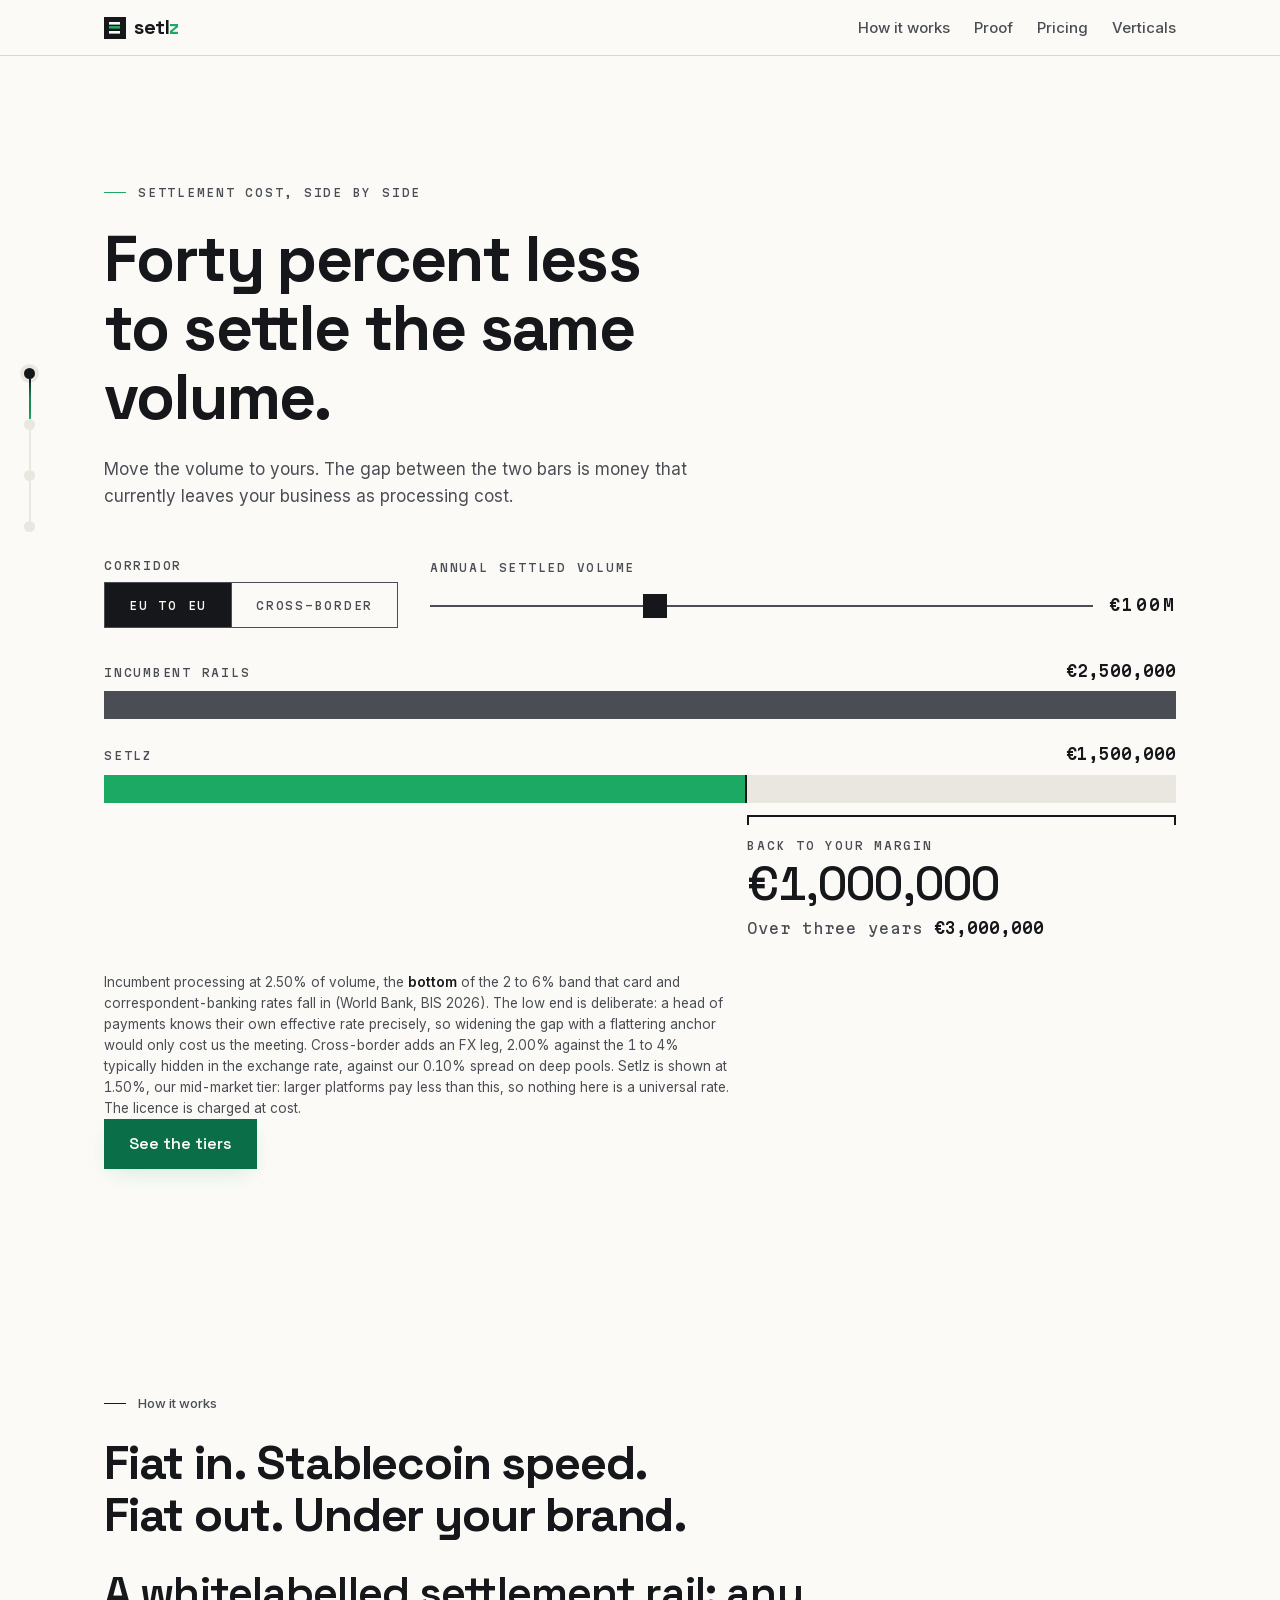
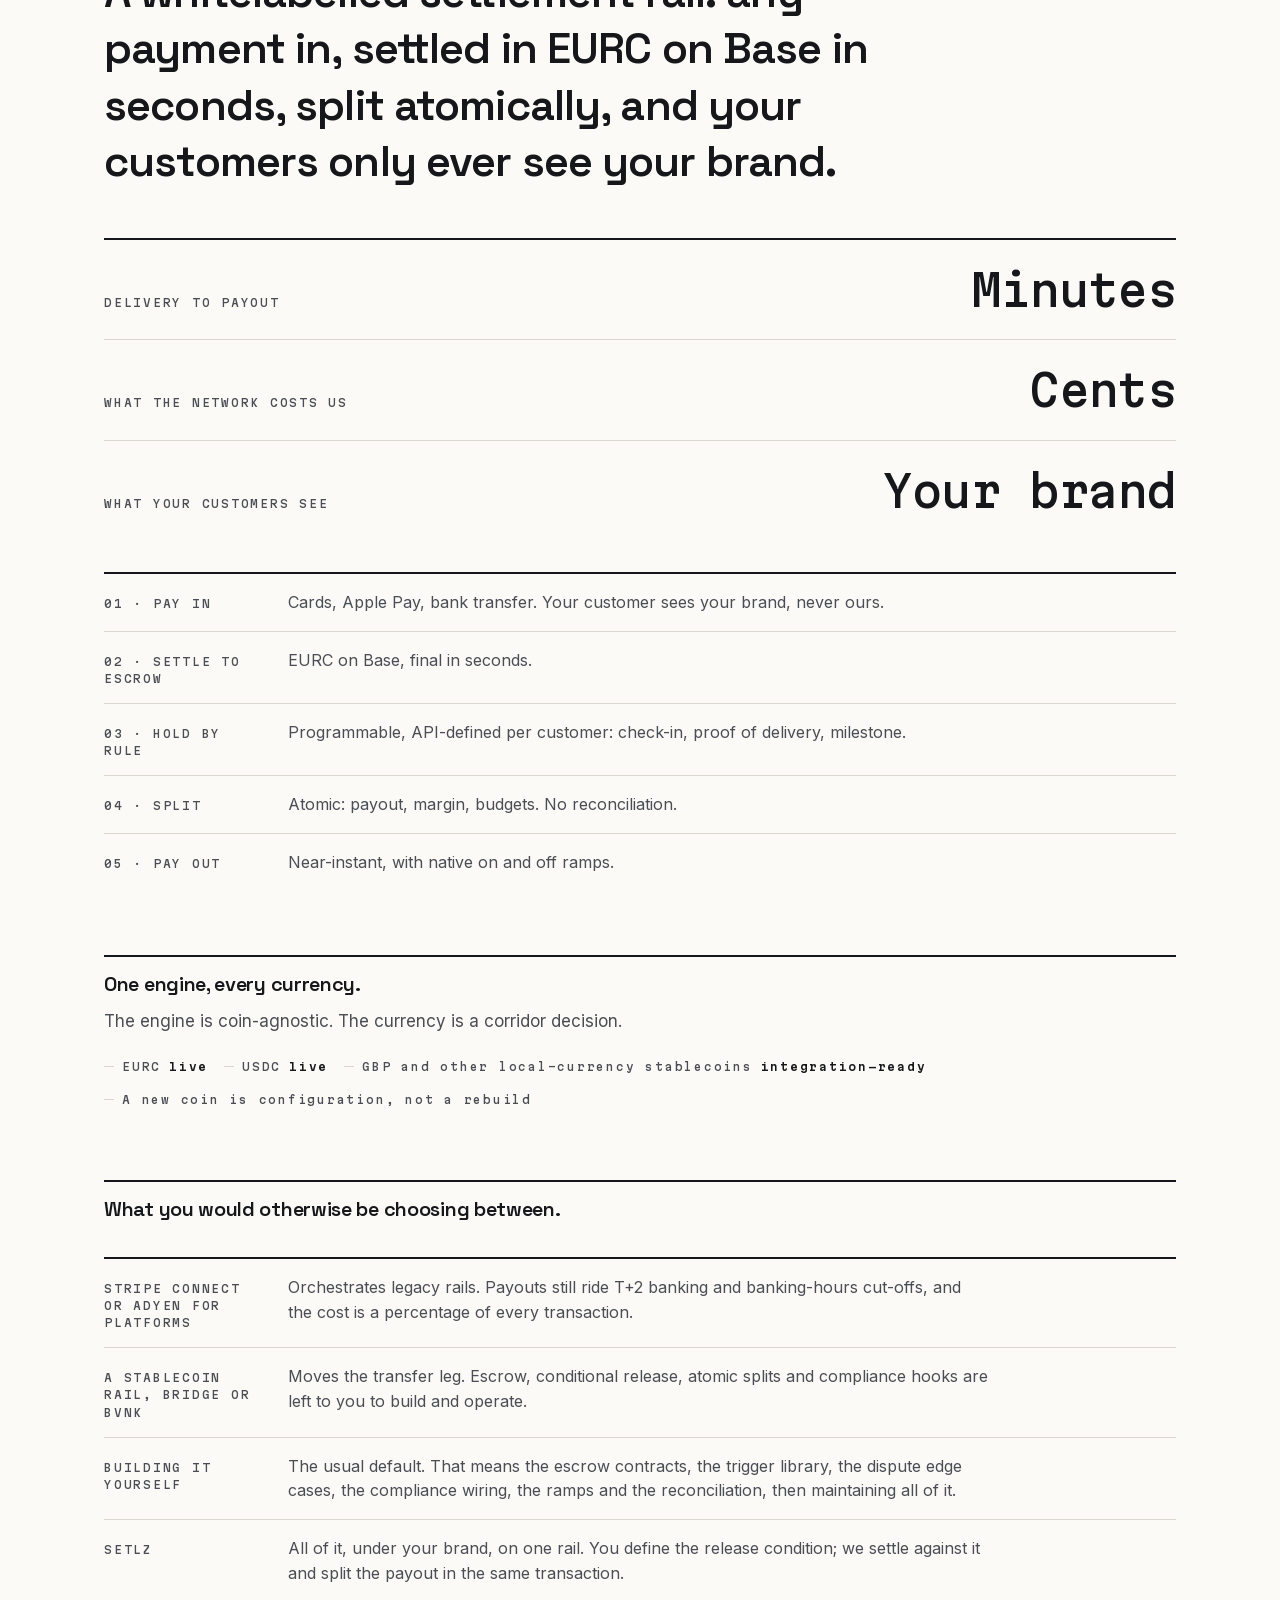
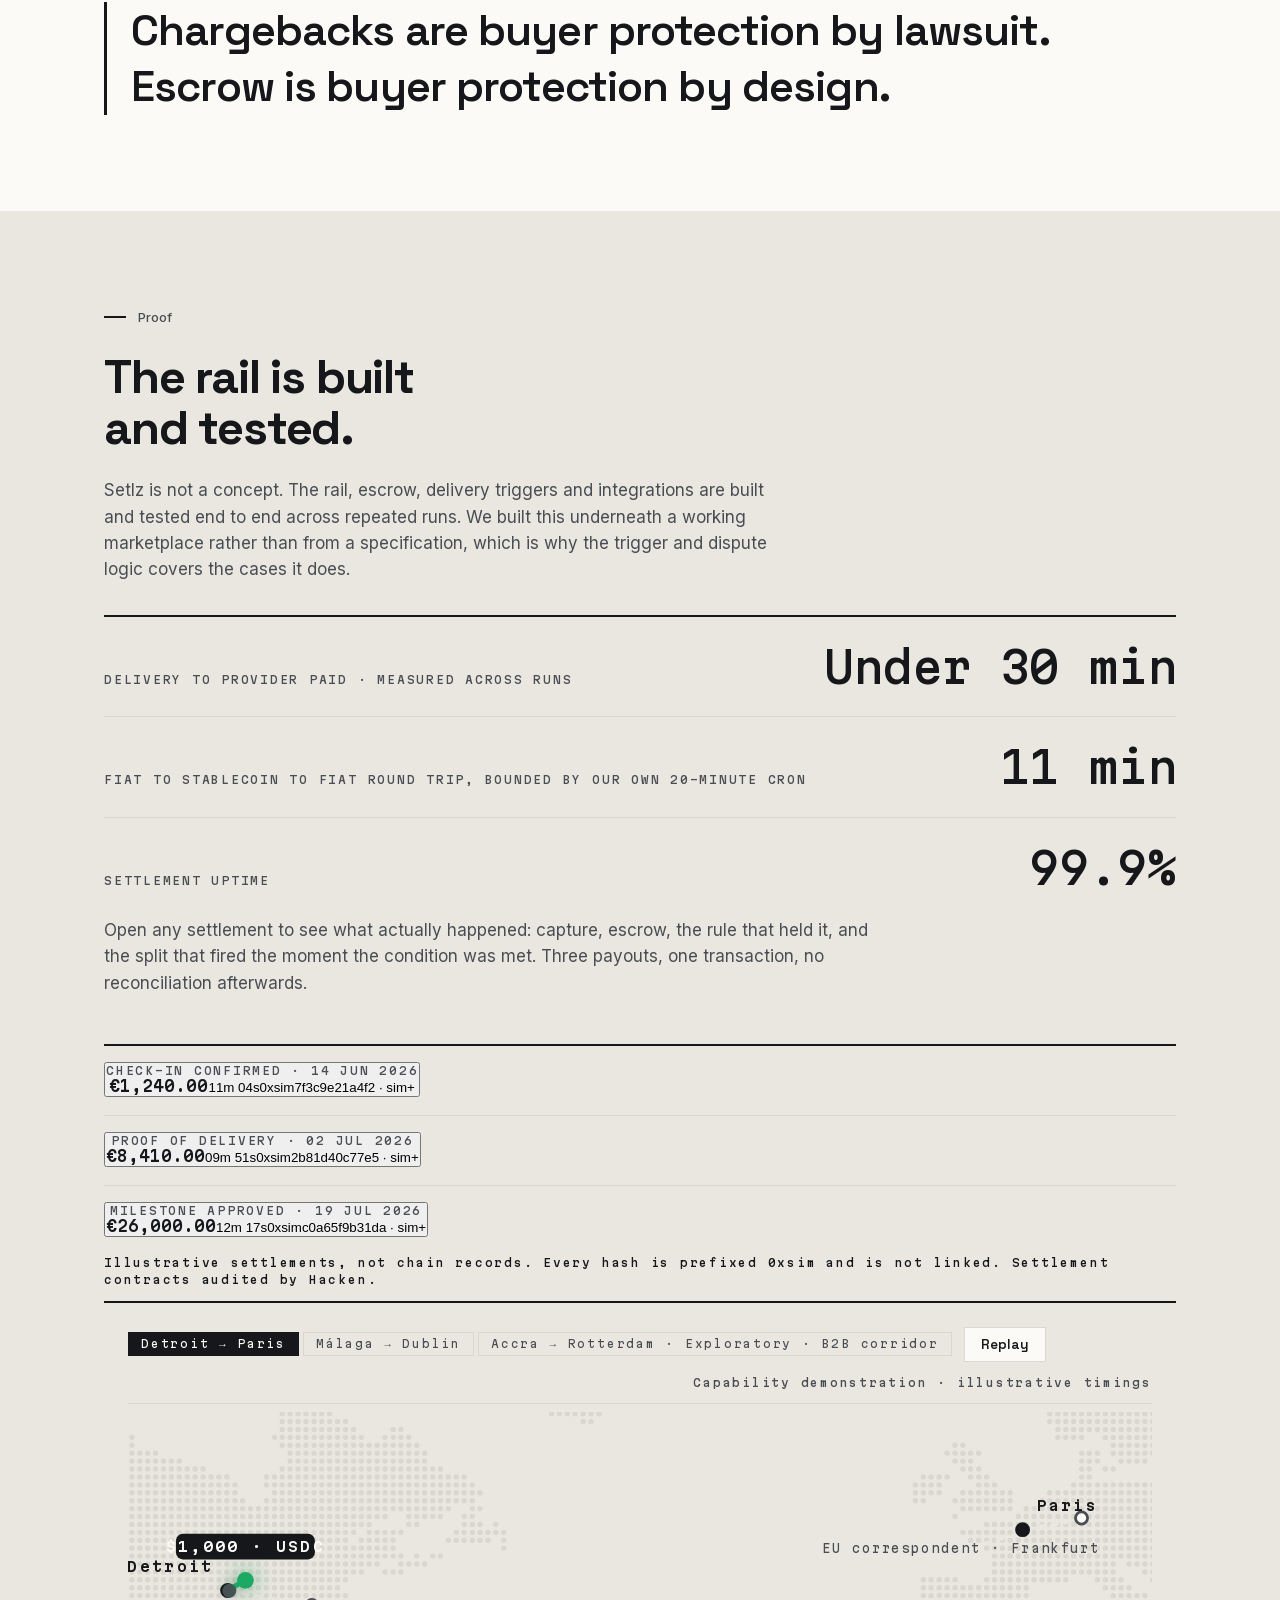
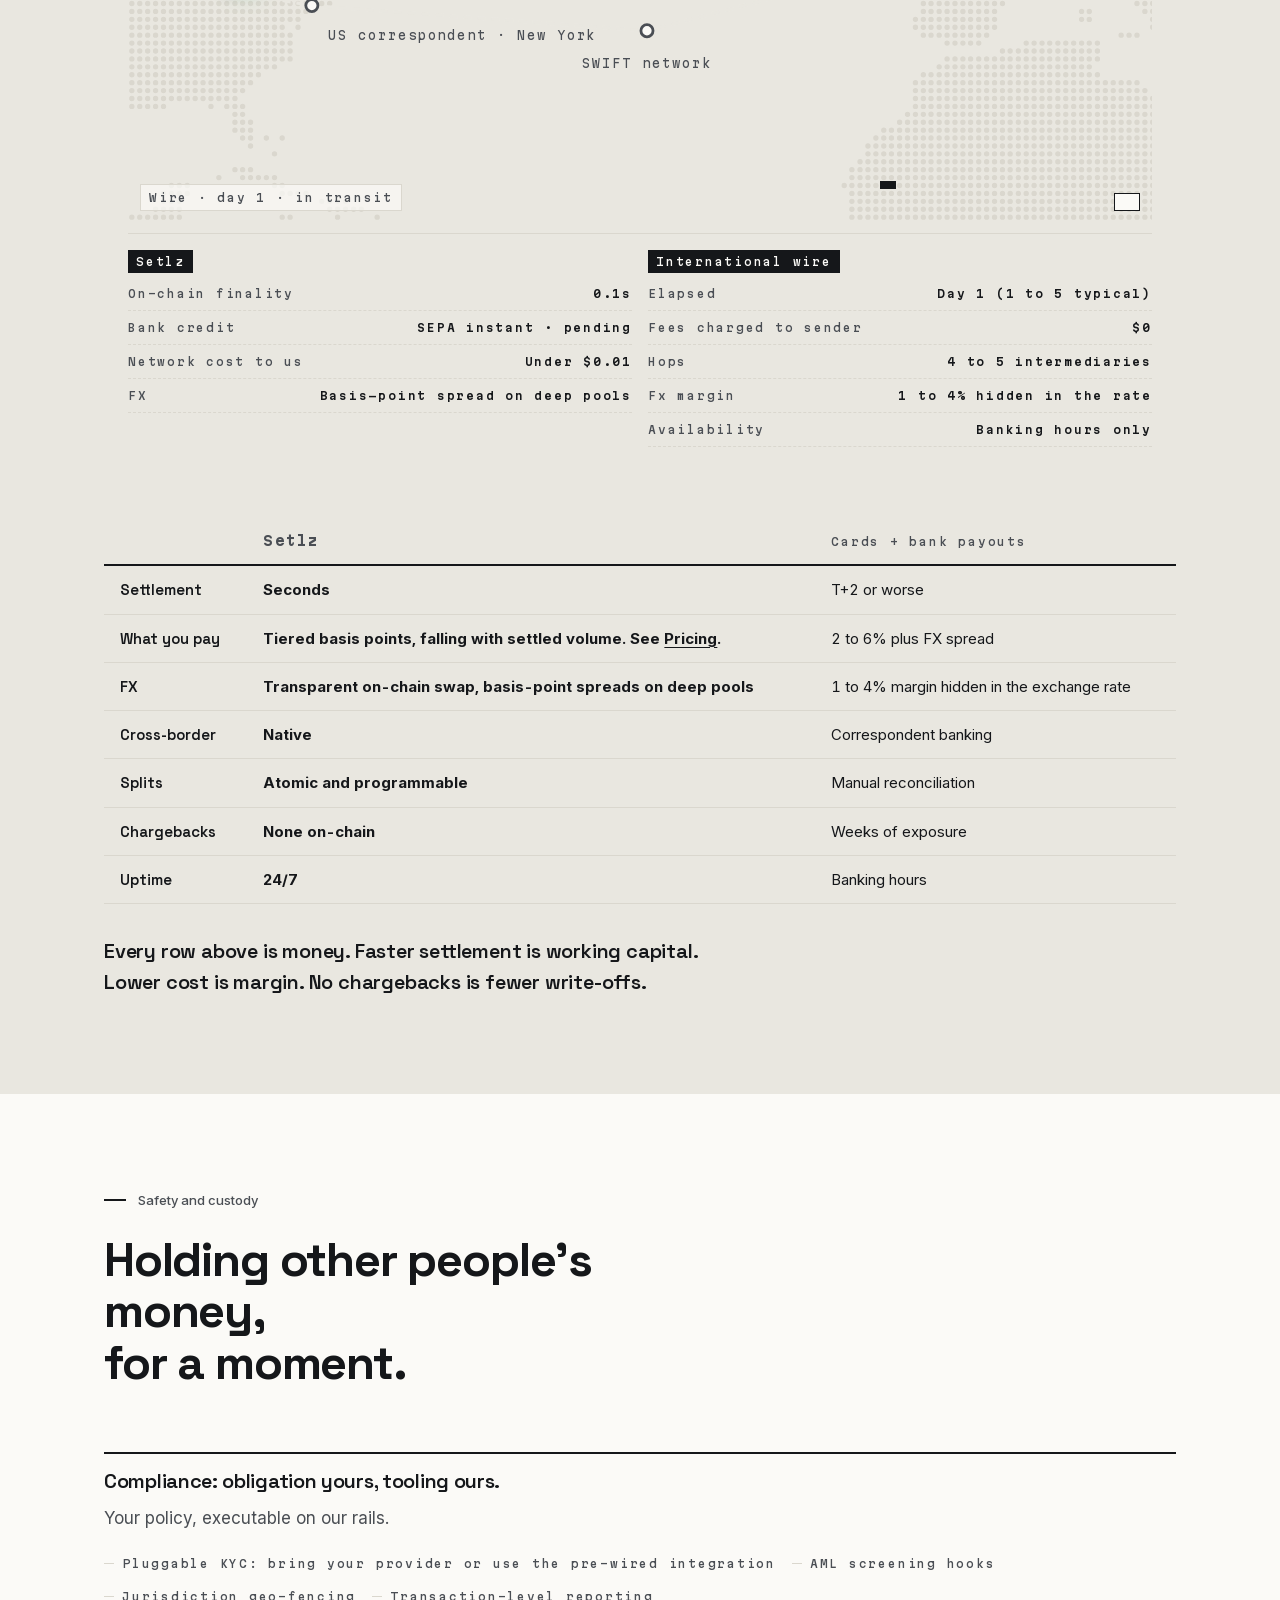
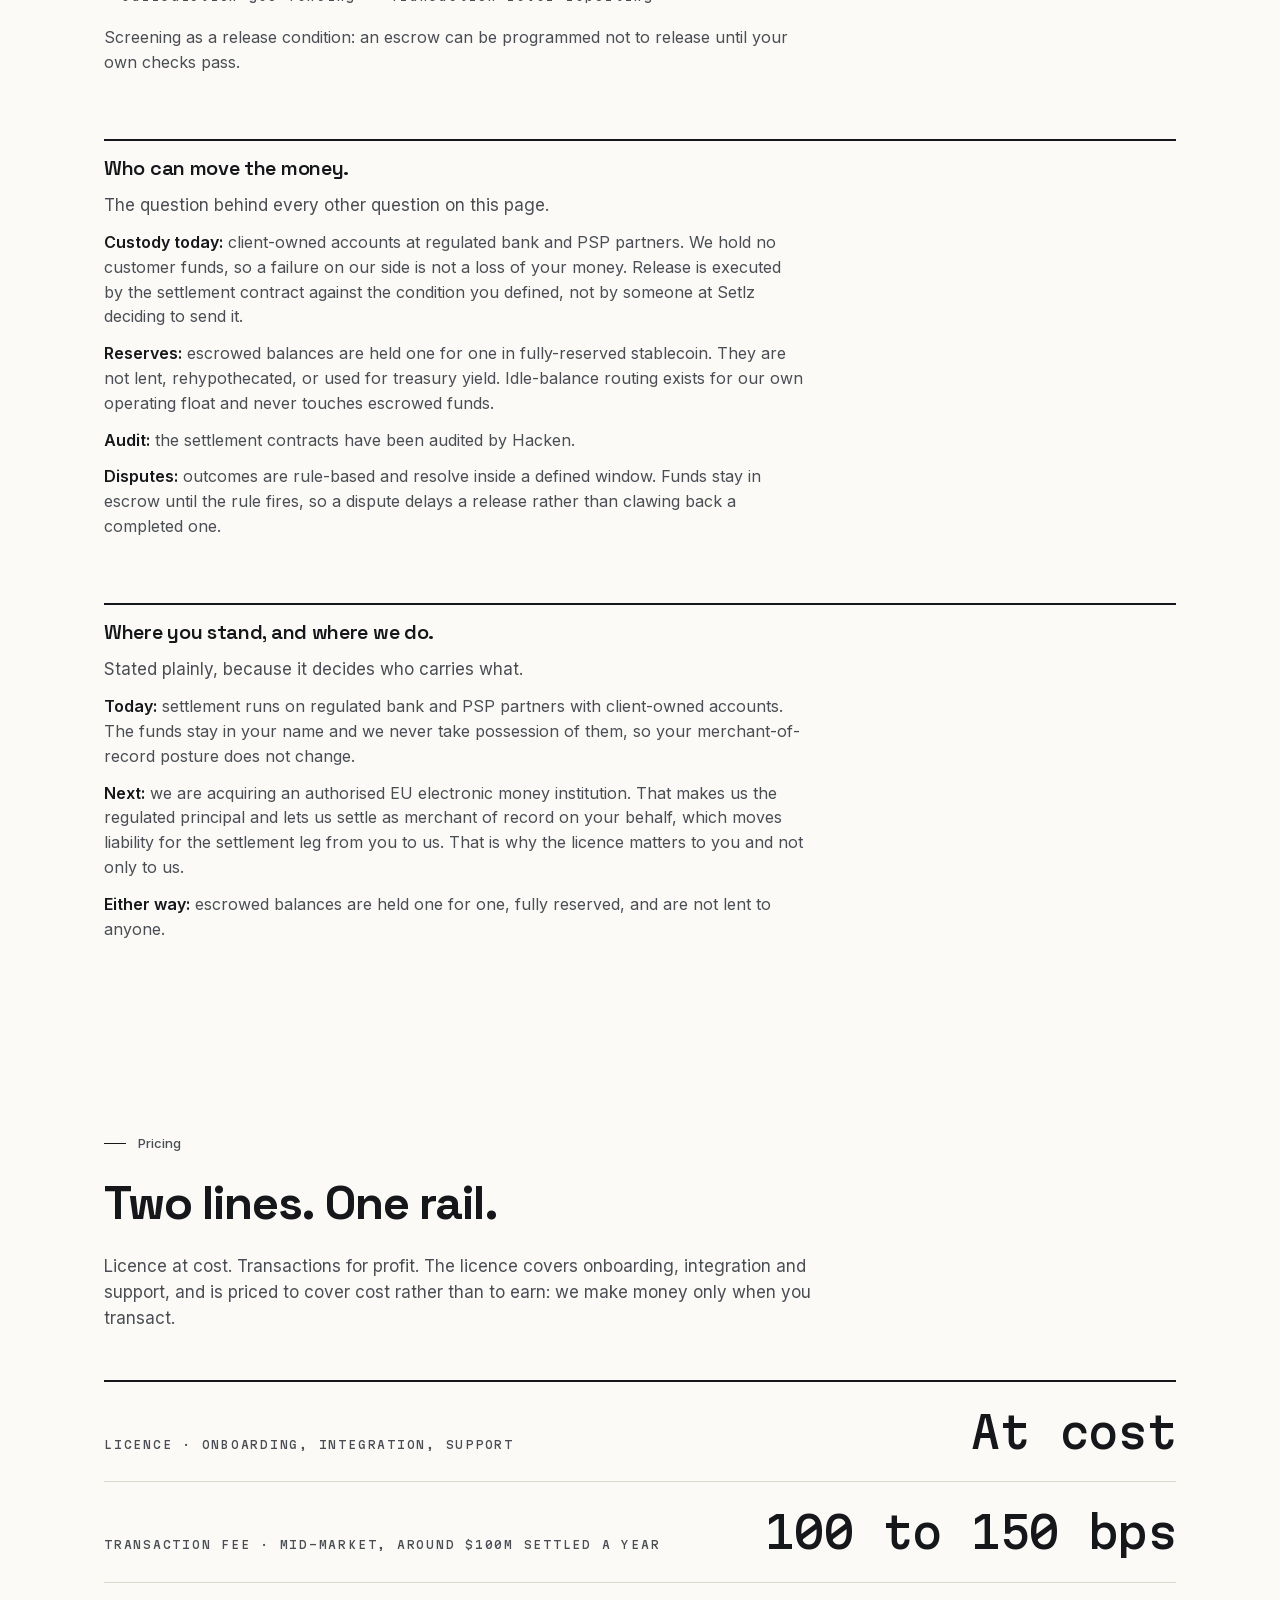
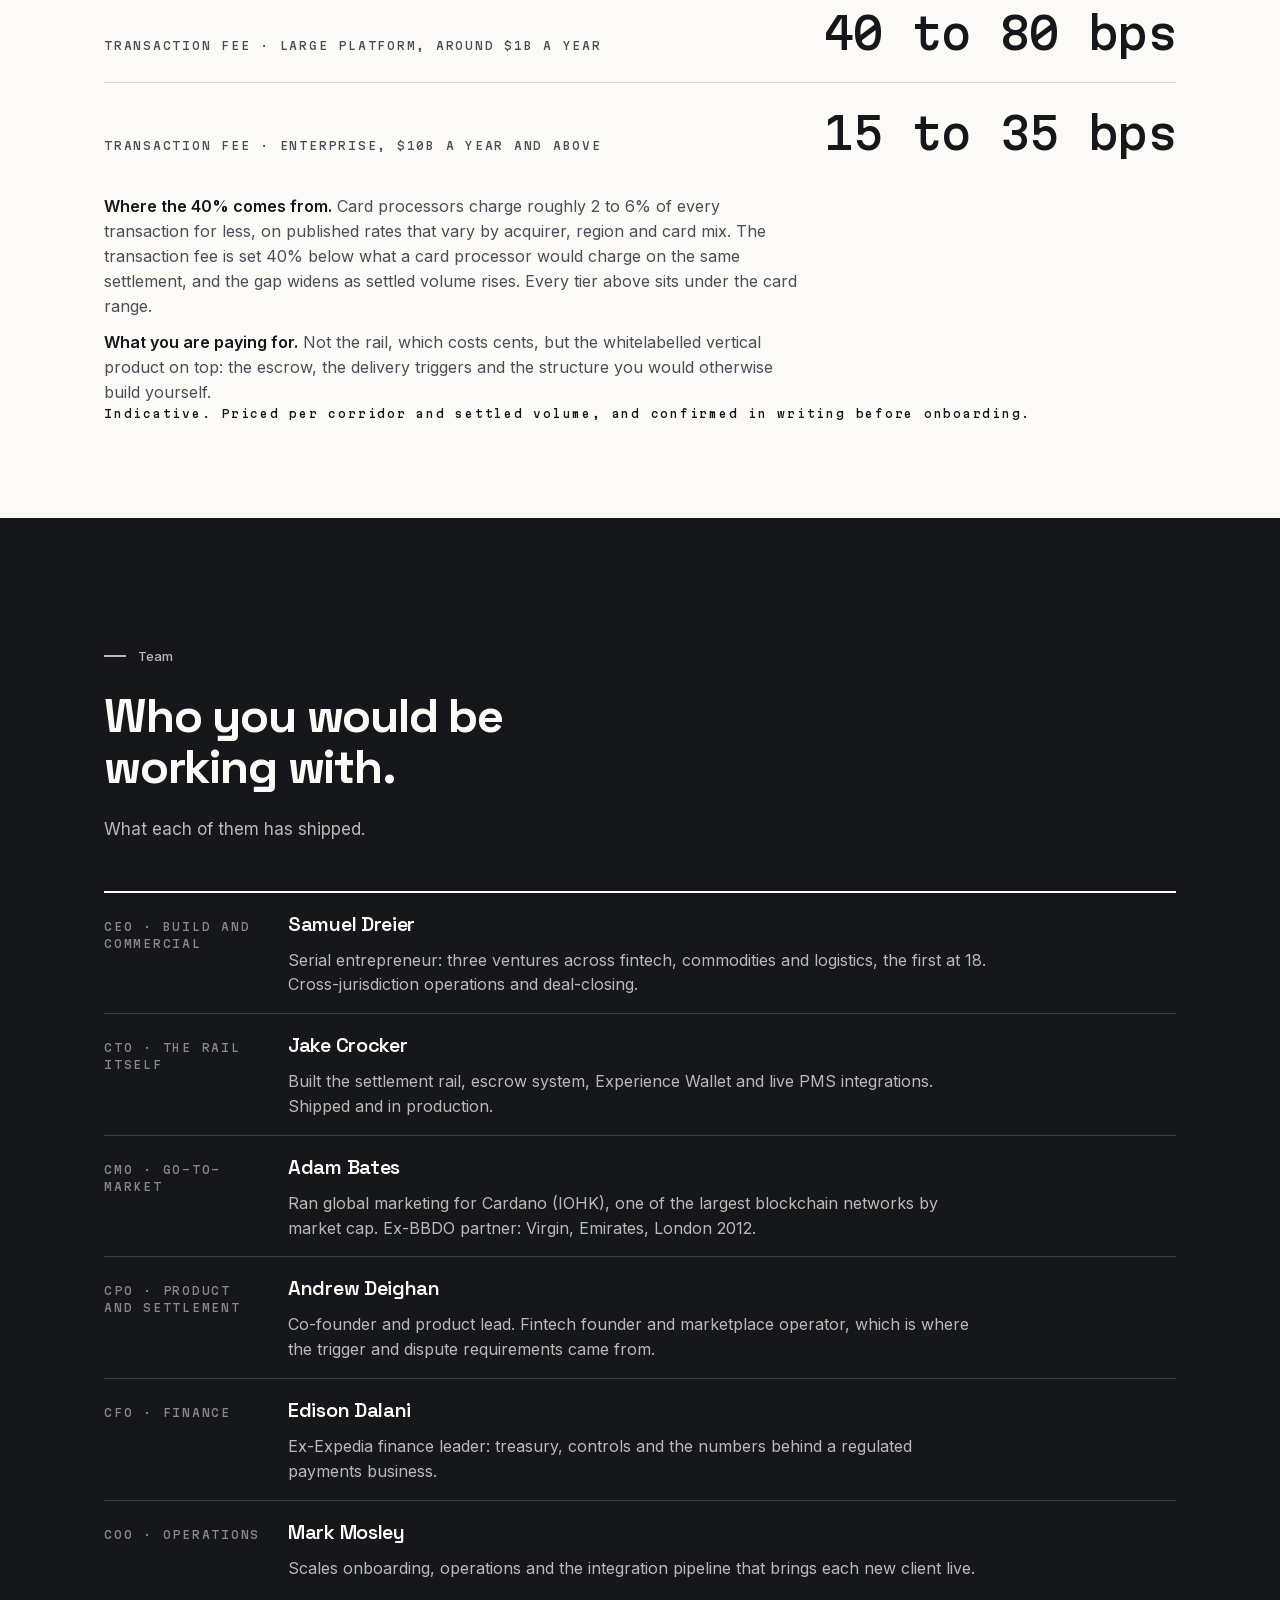
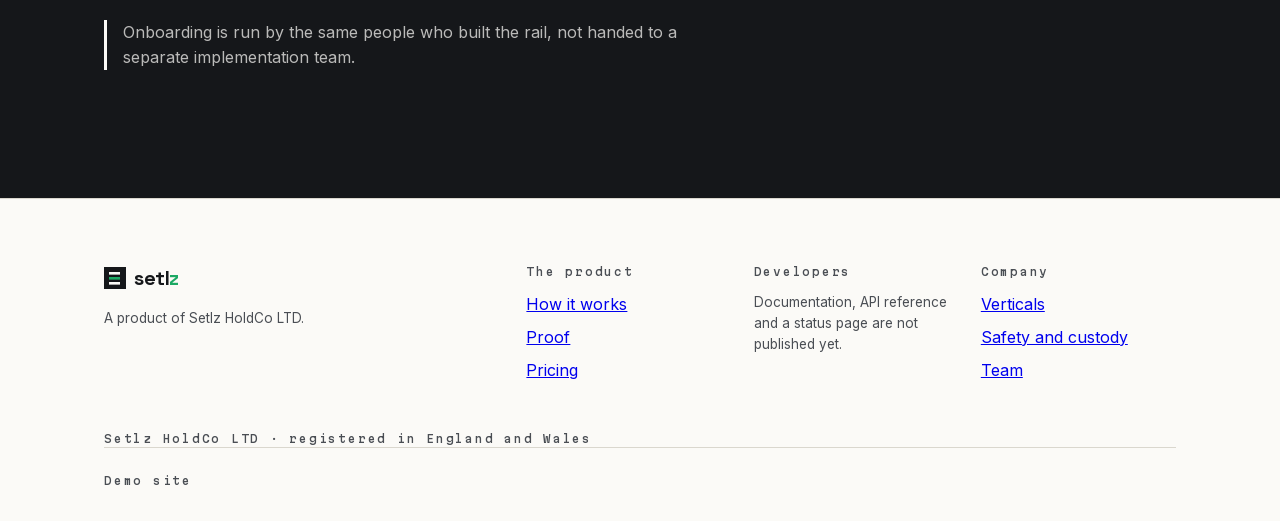
==== index.html @ 0d98995f "Remove the demo form, the escrow illustration, and the ownership claim THE DEMO REQUEST FORM IS GONE" ====
<!doctype html>
<html lang="en">
<head>
<meta charset="utf-8">
<meta name="viewport" content="width=device-width, initial-scale=1">
<title>Setlz · whitelabelled stablecoin settlement infrastructure</title>
<meta name="description" content="Settlement infrastructure for platforms that take payment before they deliver. Funds are held against a condition and released the moment delivery lands, settled in EURC on Base, split atomically, under your brand.">

<!-- ============================================================
     INDEXING (Phase 6.2)

     noindex is the FAIL-SAFE default and this is the single switch. There is
     no build step in this repo, so a truly environment-driven value needs
     either a host header (X-Robots-Tag on staging) or a build. Until a deploy
     target exists, defaulting to noindex means a demo can never be indexed by
     omission; the launch checklist in README.md is the deliberate flip.
============================================================ -->
<meta name="robots" content="noindex, nofollow">

<!-- Absolute URLs below carry the TODO-SETLZ-DOMAIN token. They are inert
     while robots.txt disallows everything, and launch requires replacing the
     token everywhere it appears. See the checklist in README.md. -->
<link rel="canonical" href="https://TODO-SETLZ-DOMAIN/">
<meta property="og:type" content="website">
<meta property="og:site_name" content="Setlz">
<meta property="og:title" content="Setlz · whitelabelled stablecoin settlement infrastructure">
<meta property="og:description" content="Settlement infrastructure for platforms that take payment before they deliver. Funds are held against a condition and released the moment delivery lands, settled in EURC on Base, split atomically, under your brand.">
<meta property="og:url" content="https://TODO-SETLZ-DOMAIN/">
<meta property="og:image" content="https://TODO-SETLZ-DOMAIN/og-image.png">
<meta property="og:image:width" content="1200">
<meta property="og:image:height" content="630">
<meta name="twitter:card" content="summary_large_image">
<meta name="twitter:title" content="Setlz · whitelabelled stablecoin settlement infrastructure">
<meta name="twitter:description" content="Settlement infrastructure for platforms that take payment before they deliver. Funds are held against a condition and released the moment delivery lands, settled in EURC on Base, split atomically, under your brand.">
<meta name="twitter:image" content="https://TODO-SETLZ-DOMAIN/og-image.png">
<!-- Self-hosted variable faces, 94KB total for the latin subset.
     Preloaded so the stylesheet does not gate first paint on a
     third-party round trip. -->
<link rel="preload" href="fonts/inter-latin-var.woff2" as="font" type="font/woff2" crossorigin>
<link rel="preload" href="fonts/martian-mono-latin-var.woff2" as="font" type="font/woff2" crossorigin>
<link rel="preload" href="fonts/space-grotesk-latin-var.woff2" as="font" type="font/woff2" crossorigin>
<link rel="stylesheet" href="styles.css">
</head>
<body>

<!-- ============================================================
     SETTLEMENT RAIL (Phase 3.1)
     The deck's settlement line, vertical and scroll-driven. Node labels and
     sequence are the deck's, unchanged. Decorative only: aria-hidden, no
     focusable children, pointer-events none. Everything it conveys is also
     stated in the page text.
============================================================ -->
<div class="rail" id="rail" aria-hidden="true">
  <div class="rail-track">
    <div class="rail-node" data-node="0"><span class="rail-dot"></span><span class="rail-lbl">Customer pays</span></div>
    <div class="rail-seg" data-seg="0"></div>
    <div class="rail-node" data-node="1"><span class="rail-dot"></span><span class="rail-lbl">Held in escrow</span></div>
    <div class="rail-seg" data-seg="1"></div>
    <div class="rail-node" data-node="2"><span class="rail-dot"></span><span class="rail-lbl">Stablecoin service delivered</span></div>
    <div class="rail-seg" data-seg="2"></div>
    <div class="rail-node" data-node="3"><span class="rail-dot"></span><span class="rail-lbl">Provider paid</span></div>
  </div>
</div>

<!-- ============================================================
     NAV
============================================================ -->
<header class="nav">
  <div class="nav-inner">
    <a class="logo" href="#top">
      <span class="logo-mark" aria-hidden="true"></span>
      <span class="logo-word" data-brand>Setlz</span>
    </a>
    <nav class="nav-links">
      <a href="#how">How it works</a>
      <a href="#proof">Proof</a>
      <a href="#pricing">Pricing</a>
      <a href="/verticals/">Verticals</a>
    </nav>
  </div>
</header>

<main id="top">


<!-- ============================================================
     1. HERO  ·  SETTLEMENT COST COMPARISON

     The primary hero. A platform's annual settlement cost on incumbent rails
     against the same volume on Setlz, where the GAP BETWEEN THE TWO BARS is
     the saving. Live volume control and a corridor toggle.

     WHAT IS DELIBERATELY ABSENT: any figure describing what the platform
     charges its own customers. No commission, no take rate, no split. We do
     not know it and must never assert it. Every figure here is either our own
     published rate or a sourced third-party rate, and the note says which.

     THE ONE ALIGNMENT RULE: the Setlz bar width and the bracket's left edge
     both read the single custom property --setlz-w, set in one place by
     app.js. They are never set independently. If they were they would drift
     at some viewport width and the entire point of the graphic breaks.

     Static markup below is the completed EU-to-EU state at the €100M default,
     so with JavaScript disabled the hero shows a correct, readable comparison
     rather than two empty bars. app.js takes over from that state.
============================================================ -->
<section class="hero tier-primary" id="hero">
  <div class="container">
    <p class="cc-eyebrow"><span class="cc-eyebrow-rule" aria-hidden="true"></span>Settlement cost, side by side</p>

    <!-- The saving percentage is computed, never hardcoded in copy: it reads
         "Forty" on EU to EU and "Sixty-four" on cross-border. -->
    <h1 class="hero-h1"><span id="cc-pct-word">Forty</span> percent less to settle the same volume.</h1>
    <p class="hero-sub">Move the volume to yours. The gap between the two bars is money that currently leaves your business as processing cost.</p>

    <div class="cc" id="cc">
      <div class="cc-controls">
        <!-- A real radio group. Native inputs rather than role="radio" divs:
             arrow-key operation, the checked state and the group semantics all
             come from the platform, and aria-checked on a native radio is
             redundant. Only the presentation is custom. -->
        <fieldset class="cc-corridor">
          <legend class="cc-legend">Corridor</legend>
          <div class="cc-seg">
            <label class="cc-seg-opt">
              <input type="radio" name="cc-corridor" value="eu" checked>
              <span>EU to EU</span>
            </label>
            <label class="cc-seg-opt">
              <input type="radio" name="cc-corridor" value="xb">
              <span>Cross-border</span>
            </label>
          </div>
        </fieldset>

        <div class="cc-vol">
          <label class="cc-legend" for="cc-volume">Annual settled volume</label>
          <div class="cc-vol-row">
            <input class="cc-range" type="range" id="cc-volume" min="25" max="250" step="5" value="100">
            <output class="cc-vol-out" id="cc-volume-out" for="cc-volume">&euro;100M</output>
          </div>
        </div>
      </div>

      <!-- --setlz-w is the single source of truth for the proportion. -->
      <div class="cc-bars" id="cc-bars" style="--setlz-w: 60%">
        <div class="cc-row">
          <div class="cc-row-head">
            <span class="cc-row-label">Incumbent rails</span>
            <span class="cc-amt" id="cc-inc-amt">&euro;2,500,000</span>
          </div>
          <div class="cc-track"><span class="cc-fill cc-fill-inc" id="cc-inc-fill"></span></div>
        </div>

        <div class="cc-row">
          <div class="cc-row-head">
            <span class="cc-row-label"><span data-brand>Setlz</span></span>
            <span class="cc-amt" id="cc-setlz-amt">&euro;1,500,000</span>
          </div>
          <div class="cc-track"><span class="cc-fill cc-fill-setlz" id="cc-setlz-fill"></span></div>
        </div>

        <!-- Same width as the tracks above by construction: both are full-width
             children of .cc-bars, so a percentage means the same thing in both
             and the bracket cannot drift from the bar end. -->
        <div class="cc-gap">
          <div class="cc-bracket is-shown" id="cc-bracket" aria-hidden="true"></div>
          <div class="cc-saving is-shown" id="cc-saving">
            <span class="cc-saving-label">Back to your margin</span>
            <span class="cc-saving-amt" id="cc-saving-amt">&euro;1,000,000</span>
            <span class="cc-cume is-shown" id="cc-cume">Over three years <strong id="cc-cume-amt">&euro;3,000,000</strong></span>
          </div>
        </div>
      </div>

      <p class="cc-note">Incumbent processing at 2.50% of volume, the <strong>bottom</strong> of the 2 to 6% band that card and correspondent-banking rates fall in (World Bank, BIS 2026). The low end is deliberate: a head of payments knows their own effective rate precisely, so widening the gap with a flattering anchor would only cost us the meeting. Cross-border adds an FX leg, 2.00% against the 1 to 4% typically hidden in the exchange rate, against our 0.10% spread on deep pools. <span data-brand>Setlz</span> is shown at 1.50%, our mid-market tier: larger platforms pay less than this, so nothing here is a universal rate. The licence is charged at cost.</p>

      <div class="sr-only" aria-live="polite" id="cc-live"></div>
    </div>

    <!-- One action. The request-a-demo CTA was removed along with the form, so
         the tiered table is the remaining next step. -->
    <div class="hero-ctas">
      <a class="btn btn-primary" href="#pricing">See the tiers</a>
    </div>
  </div>
</section>

<!-- ============================================================
     2. WHAT IT IS
============================================================ -->

<!-- ============================================================
     2. HOW IT WORKS
     Consolidation (Phase 1.0): absorbs What it is as its lede, the five
     steps, the escrow demo and the currency engine. One eyebrow, one
     headline, one closing thought.
============================================================ -->
<section class="section band tier-standard" id="how">
  <div class="container">
    <p class="eyebrow">How it works</p>
    <h2 class="h2">Fiat in. Stablecoin speed.<br>Fiat out. Under your brand.</h2>
    <!-- NOT "a rail they own, not rent". They license the rail from us: that is
         the whole business model, a licence at cost plus a transaction fee. If
         they owned it there would be nothing to integrate and nothing to pay
         for. What is theirs is the brand and the customer relationship; the
         rail is ours, and saying otherwise is a claim a buyer would unpick in
         the first call. -->
<p class="statement reveal">A whitelabelled settlement rail: any payment in, settled in EURC on Base in seconds, split atomically, and your customers only ever see your brand.</p>

<div class="group reveal">
      <div class="grow grow-lv"><span class="glabel">Delivery to payout</span><span class="gval-lg">Minutes</span></div>
      <!-- This is our cost, not our price. The old label scoped it with a
           qualifier ("the stablecoin leg") and still read as what we charge.
           A figure that needs a footnote to be read correctly is the wrong
           figure; the label now says whose money it is. -->
      <div class="grow grow-lv"><span class="glabel">What the network costs us</span><span class="gval-lg">Cents</span></div>
      <!-- Was labelled "Ownership", which claimed the customer owns the rail.
           They do not. What they get is their brand on the front of it. -->
      <div class="grow grow-lv"><span class="glabel">What your customers see</span><span class="gval-lg">Your brand</span></div>
    </div>

<div class="group reveal">
      <div class="grow grow-def"><span class="glabel">01 &middot; Pay in</span><p>Cards, Apple Pay, bank transfer. Your customer sees your brand, never ours.</p></div>
      <div class="grow grow-def"><span class="glabel">02 &middot; Settle to escrow</span><p>EURC on Base, final in seconds.</p></div>
      <div class="grow grow-def"><span class="glabel">03 &middot; Hold by rule</span><p>Programmable, API-defined per customer: check-in, proof of delivery, milestone.</p></div>
      <div class="grow grow-def"><span class="glabel">04 &middot; Split</span><p>Atomic: payout, margin, budgets. No reconciliation.</p></div>
      <div class="grow grow-def"><span class="glabel">05 &middot; Pay out</span><p>Near-instant, with native on and off ramps.</p></div>
    </div>

<!-- Multi-coin strip (change order v2.5). Compact, not a numbered section. -->
    <div class="block reveal">
      <h3>One engine, every currency.</h3>
      <p class="block-lead">The engine is coin-agnostic. The currency is a corridor decision.</p>
      <ul class="ilist">
        <li>EURC <strong>live</strong></li>
        <li>USDC <strong>live</strong></li>
        <li>GBP and other local-currency stablecoins <strong>integration-ready</strong></li>
        <li>A new coin is configuration, not a rebuild</li>
      </ul>
    </div>


    <!-- The three options a platform actually chooses between (Phase 5.5).
         Factual, no adjectives, no defensibility language. States what each
         option leaves the platform to do. -->
    <div class="block reveal">
      <h3>What you would otherwise be choosing between.</h3>
      <div class="group">
        <div class="grow grow-def">
          <span class="glabel">Stripe Connect or Adyen for Platforms</span>
          <p>Orchestrates legacy rails. Payouts still ride T+2 banking and banking-hours cut-offs, and the cost is a percentage of every transaction.</p>
        </div>
        <div class="grow grow-def">
          <span class="glabel">A stablecoin rail, Bridge or BVNK</span>
          <p>Moves the transfer leg. Escrow, conditional release, atomic splits and compliance hooks are left to you to build and operate.</p>
        </div>
        <div class="grow grow-def">
          <span class="glabel">Building it yourself</span>
          <p>The usual default. That means the escrow contracts, the trigger library, the dispute edge cases, the compliance wiring, the ramps and the reconciliation, then maintaining all of it.</p>
        </div>
        <div class="grow grow-def">
          <span class="glabel"><span data-brand>Setlz</span></span>
          <p>All of it, under your brand, on one rail. You define the release condition; we settle against it and split the payout in the same transaction.</p>
        </div>
      </div>
    </div>

<div class="pullquotes">
      <p class="pullquote reveal">Chargebacks are buyer protection by lawsuit. Escrow is buyer protection by design.</p>
    </div>
  </div>
</section>

<!-- ============================================================
     3. PROOF
     Absorbs the measured figures, the settlement anatomy and the
     comparison table.
============================================================ -->
<section class="section band-support tier-standard" id="proof">
  <div class="container">
    <p class="eyebrow">Proof</p>
    <h2 class="h2">The rail is built<br>and tested.</h2>
<!-- Proof (deck slide 09). Relocated here when the race widget was deleted:
         this is section content, not demo chrome, and it belongs beside the
         surviving demo. -->
    <p class="race-caption"><span data-brand>Setlz</span> is not a concept. The rail, escrow, delivery triggers and integrations are built and tested end to end across repeated runs. We built this underneath a working marketplace rather than from a specification, which is why the trigger and dispute logic covers the cases it does.</p>

    <div class="group reveal">
      <div class="grow grow-lv"><span class="glabel">Delivery to provider paid &middot; measured across runs</span><span class="gval-lg">Under 30 min</span></div>
      <div class="grow grow-lv"><span class="glabel">Fiat to stablecoin to fiat round trip, bounded by our own 20-minute cron</span><span class="gval-lg">11 min</span></div>
      <div class="grow grow-lv"><span class="glabel">Settlement uptime</span><span class="gval-lg">99.9%</span></div>
    </div>

<p class="section-lede reveal">Open any settlement to see what actually happened: capture, escrow, the rule that held it, and the split that fired the moment the condition was met. Three payouts, one transaction, no reconciliation afterwards.</p>
    <div class="group reveal" id="anat-rows"></div>
    <p class="anat-foot mono" id="anat-foot"></p>
    <div class="sr-only" aria-live="polite" id="anat-live"></div>

<!-- Cross-border world map race (change order v2.3). All corridor data in WM_CONFIG in app.js. -->
    <div class="wm reveal" id="wm">
      <div class="wm-top">
        <div class="wm-corridors" id="wm-corridors" role="group" aria-label="Corridor presets"></div>
        <button class="btn btn-ghost btn-sm" id="wm-replay" type="button">Replay</button>
        <span class="mono wm-note">Capability demonstration &middot; illustrative timings</span>
      </div>

      <div class="wm-map" id="wm-map">
        <svg id="wm-svg" preserveAspectRatio="xMidYMid meet" aria-hidden="true"></svg>
        <div class="wm-ov wm-daybox mono" id="wm-daybox" hidden></div>
        <div class="wm-ov wm-stall mono" id="wm-stall" hidden>Banking hours</div>
        <div class="wm-ov wm-flipcap" id="wm-flipcap" hidden></div>
        <div class="wm-ov wm-dest" id="wm-dest" hidden>
          <!-- id and class keep normal spelling per the README identifier rule;
               only the rendered text uses the brand spelling. Renaming these to
               "settled" silently broke the JS hook and the CSS. -->
          <div class="mono wm-settled" id="wm-settled"></div>
          <div class="mono wm-stage2" id="wm-stage2" hidden></div>
        </div>
      </div>

      <div class="wm-meters">
        <div class="wm-lane wm-lane-setlz">
          <span class="mono wm-lane-title" id="wm-lane-brand">Setlz</span>
          <div class="mono wm-row"><span>On-chain finality</span><span id="wm-fin">0.0s</span></div>
          <div class="mono wm-row"><span>Bank credit</span><span id="wm-credit">SEPA instant · pending</span></div>
          <!-- Our cost, labelled as ours. Opposite it the wire lane says
               "charged to sender", so the two rows cannot be read as one
               price against another. -->
          <div class="mono wm-row"><span>Network cost to us</span><span>Under $0.01</span></div>
          <div class="mono wm-row"><span>FX</span><span>Basis-point spread on deep pools</span></div>
        </div>
        <div class="wm-lane">
          <span class="mono wm-lane-title">International wire</span>
          <div class="mono wm-row"><span>Elapsed</span><span id="wm-elapsed">Not started</span></div>
          <!-- "charged to sender" is the like-for-like marker against the
               Setlz lane's "Network cost to us". The "typical" hedge lives in
               the value ("$30 to 40 typical"), so the label stays short: at
               390px this row is a flex pair and a long label crowds the
               figure. -->
          <div class="mono wm-row"><span>Fees charged to sender</span><span><span id="wm-fees">$0</span></span></div>
          <div class="mono wm-row"><span>Hops</span><span>4 to 5 intermediaries</span></div>
          <div class="mono wm-row"><span>Fx margin</span><span>1 to 4% hidden in the rate</span></div>
          <div class="mono wm-row"><span>Availability</span><span>Banking hours only</span></div>
        </div>
      </div>

      <p class="wm-payoff" id="wm-payoff" hidden></p>
      <div class="sr-only" aria-live="polite" id="wm-live"></div>
    </div>
<div class="table-scroll reveal">
      <table class="compare-table">
        <thead>
          <tr>
            <th class="mono"><span class="sr-only">Capability</span></th>
            <th class="mono th-setlz" data-brand>Setlz</th>
            <th class="mono">Cards + bank payouts</th>
          </tr>
        </thead>
        <tbody>
          <tr><td>Settlement</td><td class="cell-win" data-c="Setlz">Seconds</td><td data-c="Cards + bank payouts">T+2 or worse</td></tr>
          <!-- Like for like: both cells are what the platform pays. The old row
               compared our on-chain cost against their price, which is the one
               line on this page a head of payments would catch first. Our side
               points at the tiered table rather than restating a rate, because
               the table is the only place a rate of ours appears. -->
          <tr><td>What you pay</td><td class="cell-win" data-c="Setlz">Tiered basis points, falling with settled volume. See <a href="#pricing">Pricing</a>.</td><td data-c="Cards + bank payouts">2 to 6% plus FX spread</td></tr>
          <tr><td>FX</td><td class="cell-win" data-c="Setlz">Transparent on-chain swap, basis-point spreads on deep pools</td><td data-c="Cards + bank payouts">1 to 4% margin hidden in the exchange rate</td></tr>
          <tr><td>Cross-border</td><td class="cell-win" data-c="Setlz">Native</td><td data-c="Cards + bank payouts">Correspondent banking</td></tr>
          <tr><td>Splits</td><td class="cell-win" data-c="Setlz">Atomic and programmable</td><td data-c="Cards + bank payouts">Manual reconciliation</td></tr>
          <tr><td>Chargebacks</td><td class="cell-win" data-c="Setlz">None on-chain</td><td data-c="Cards + bank payouts">Weeks of exposure</td></tr>
          <tr><td>Uptime</td><td class="cell-win" data-c="Setlz">24/7</td><td data-c="Cards + bank payouts">Banking hours</td></tr>
        </tbody>
      </table>
    </div>

    <p class="compare-close reveal">Every row above is money. Faster settlement is working capital. Lower cost is margin. No chargebacks is fewer write-offs.</p>
  </div>
</section>

<!-- ============================================================
     4. SAFETY AND CUSTODY
     Absorbs the compliance content. The security and custody material
     itself is Phase 4.2 and is deliberately not written yet.
============================================================ -->
<section class="section band tier-standard" id="safety">
  <div class="container">
    <p class="eyebrow">Safety and custody</p>
    <h2 class="h2">Holding other people's money,<br>for a moment.</h2>
<!-- Compliance modules (change order v2.9). Frame: your policy, executable on
         our rails. Never "we handle compliance", never "we perform KYC for you". -->
    <div class="block reveal">
      <h3>Compliance: obligation yours, tooling ours.</h3>
      <p class="block-lead">Your policy, executable on our rails.</p>
      <ul class="ilist">
        <li>Pluggable KYC: bring your provider or use the pre-wired integration</li>
        <li>AML screening hooks</li>
        <li>Jurisdiction geo-fencing</li>
        <li>Transaction-level reporting</li>
      </ul>
      <p class="block-support">Screening as a release condition: an escrow can be programmed not to release until your own checks pass.</p>
    </div>

    <!-- ============================================================
         4.2 SAFETY AND CUSTODY
         Only what can be stated truthfully today. The audit is real (Hacken).
         Multisig threshold and insurance position are deliberately absent, per
         instruction, not omitted by oversight.

         TODO, facts required before launch. These are HTML comments rather
         than visible placeholder text: a reader should never be shown a
         half-written security claim, and this repo has no build step to fail
         on an unfilled one.
           TODO: Hacken report URL and audit date -> settlements.js audit{}
           TODO: what backs the 99.9% uptime figure. Measurement window,
                 what counts as downtime, and whether any SLA is contractual.
           TODO: named incident and dispute escalation path, with response
                 times. Currently stated only as "a defined window".
    ============================================================ -->
    <div class="block reveal">
      <h3>Who can move the money.</h3>
      <p class="block-lead">The question behind every other question on this page.</p>
      <p class="block-support"><strong>Custody today:</strong> client-owned accounts at regulated bank and PSP partners. We hold no customer funds, so a failure on our side is not a loss of your money. Release is executed by the settlement contract against the condition you defined, not by someone at <span data-brand>Setlz</span> deciding to send it.</p>
      <p class="block-support"><strong>Reserves:</strong> escrowed balances are held one for one in fully-reserved stablecoin. They are not lent, rehypothecated, or used for treasury yield. Idle-balance routing exists for our own operating float and never touches escrowed funds.</p>
      <p class="block-support"><strong>Audit:</strong> the settlement contracts have been audited by Hacken.</p>
      <p class="block-support"><strong>Disputes:</strong> outcomes are rule-based and resolve inside a defined window. Funds stay in escrow until the rule fires, so a dispute delays a release rather than clawing back a completed one.</p>
    </div>

    <div class="block reveal">
      <h3>Where you stand, and where we do.</h3>
      <p class="block-lead">Stated plainly, because it decides who carries what.</p>
      <p class="block-support"><strong>Today:</strong> settlement runs on regulated bank and PSP partners with client-owned accounts. The funds stay in your name and we never take possession of them, so your merchant-of-record posture does not change.</p>
      <p class="block-support"><strong>Next:</strong> we are acquiring an authorised EU electronic money institution. That makes us the regulated principal and lets us settle as merchant of record on your behalf, which moves liability for the settlement leg from you to us. That is why the licence matters to you and not only to us.</p>
      <p class="block-support"><strong>Either way:</strong> escrowed balances are held one for one, fully reserved, and are not lent to anyone.</p>
    </div>
  </div>
</section>


<!-- ============================================================
     PRICING (Phase 4.3)
     The two-line model was already written and is kept verbatim. What was
     missing was a number: the page claimed "40% under card processors" and
     "a thin fee" without ever saying what the fee is.

     THREE THINGS THAT MUST NEVER BE BLURRED, here or anywhere on the site:
       our price   what the customer pays us      the tiered table below
       our cost    what the rail costs us to run  labelled as ours, or absent
       their price what incumbents charge         labelled as theirs
     Never compare one of those against a different one. This block of three
     tiers is the ONLY place a rate of ours may appear: no single headline
     rate elsewhere, no percentage, no bps figure, no asterisk. The cost
     stack, the gross profit per transaction and the transaction gross margin
     are investor content and are never published here.
============================================================ -->
<section class="section band tier-standard" id="pricing">
  <div class="container">
    <p class="eyebrow">Pricing</p>
    <h2 class="h2">Two lines. One rail.</h2>
    <p class="section-lede reveal">Licence at cost. Transactions for profit. The licence covers onboarding, integration and support, and is priced to cover cost rather than to earn: we make money only when you transact.</p>

    <div class="group reveal">
      <div class="grow grow-lv">
        <span class="glabel">Licence &middot; onboarding, integration, support</span>
        <span class="gval-lg">At cost</span>
      </div>
      <div class="grow grow-lv">
        <span class="glabel">Transaction fee &middot; mid-market, around $100M settled a year</span>
        <span class="gval-lg">100 to 150 bps</span>
      </div>
      <div class="grow grow-lv">
        <span class="glabel">Transaction fee &middot; large platform, around $1B a year</span>
        <span class="gval-lg">40 to 80 bps</span>
      </div>
      <div class="grow grow-lv">
        <span class="glabel">Transaction fee &middot; enterprise, $10B a year and above</span>
        <span class="gval-lg">15 to 35 bps</span>
      </div>
    </div>

    <p class="block-support reveal"><strong>Where the 40% comes from.</strong> Card processors charge roughly 2 to 6% of every transaction for less, on published rates that vary by acquirer, region and card mix. The transaction fee is set 40% below what a card processor would charge on the same settlement, and the gap widens as settled volume rises. Every tier above sits under the card range.</p>
    <p class="block-support reveal"><strong>What you are paying for.</strong> Not the rail, which costs cents, but the whitelabelled vertical product on top: the escrow, the delivery triggers and the structure you would otherwise build yourself.</p>
    <p class="mono anat-foot reveal">Indicative. Priced per corridor and settled volume, and confirmed in writing before onboarding.</p>
  </div>
</section>

<!-- ============================================================
     6. WHY SETLZ WINS
============================================================ -->
<!-- ============================================================
     WHY WE WIN (Phase 5.5)
     The ~630-word competitive teardown, the trump card and the moat
     breakdown moved to /why. At that length on a landing page it read as
     insecurity, and it is investor material rather than something a
     prospect reads. One paragraph and a link survive here, keeping the
     strongest line. Why-now stays: market timing is not a teardown.
============================================================ -->

<!-- ============================================================
     6. TEAM

     Was the demo section: it carried the request-a-demo form and absorbed the
     team in the 1.0 consolidation. The form is removed, so what is left is the
     team on the one dark band.

     It now uses .band-dark rather than the bespoke .demo-band. Same ground, but
     flat ink instead of a gradient, and the on-dark token overrides live in one
     place instead of being duplicated per-section. ANYTHING placed on this band
     must have its contrast rechecked, not just its layout: that bug shipped
     twice here already.
============================================================ -->
<section class="section band-dark tier-primary" id="team">
  <div class="container">
    <p class="eyebrow">Team</p>
    <h2 class="h2">Who you would be<br>working with.</h2>
<p class="section-lede reveal">What each of them has shipped.</p>

    <div class="group reveal">
      <div class="grow grow-def">
        <span class="glabel">CEO &middot; Build and commercial</span>
        <div><h3>Samuel Dreier</h3><p>Serial entrepreneur: three ventures across fintech, commodities and logistics, the first at 18. Cross-jurisdiction operations and deal-closing.</p></div>
      </div>
      <div class="grow grow-def">
        <span class="glabel">CTO &middot; The rail itself</span>
        <div><h3>Jake Crocker</h3><p>Built the settlement rail, escrow system, Experience Wallet and live PMS integrations. Shipped and in production.</p></div>
      </div>
      <div class="grow grow-def">
        <span class="glabel">CMO &middot; Go-to-market</span>
        <div><h3>Adam Bates</h3><p>Ran global marketing for Cardano (IOHK), one of the largest blockchain networks by market cap. Ex-BBDO partner: Virgin, Emirates, London 2012.</p></div>
      </div>
      <div class="grow grow-def">
        <span class="glabel">CPO &middot; Product and settlement</span>
        <div><h3>Andrew Deighan</h3><p>Co-founder and product lead. Fintech founder and marketplace operator, which is where the trigger and dispute requirements came from.</p></div>
      </div>
      <div class="grow grow-def">
        <span class="glabel">CFO &middot; Finance</span>
        <div><h3>Edison Dalani</h3><p>Ex-Expedia finance leader: treasury, controls and the numbers behind a regulated payments business.</p></div>
      </div>
      <div class="grow grow-def">
        <span class="glabel">COO &middot; Operations</span>
        <div><h3>Mark Mosley</h3><p>Scales onboarding, operations and the integration pipeline that brings each new client live.</p></div>
      </div>
    </div>
    <p class="team-advisors reveal">Onboarding is run by the same people who built the rail, not handed to a separate implementation team.</p>
  </div>
</section>

</main>

<!-- ============================================================
     8. FOOTER
============================================================ -->
<footer class="footer">
  <div class="container">
    <div class="footer-grid">
      <div class="footer-brand">
        <a class="logo" href="#top">
          <span class="logo-mark" aria-hidden="true"></span>
          <span class="logo-word" data-brand>Setlz</span>
        </a>
        <p class="footer-parent">A product of Setlz HoldCo LTD.</p>
      </div>
      <!-- One decision per link, and nothing stays as "#" (Phase 6.2).

           The product column now points at sections that exist rather than at
           invented feature pages. The developer column is deliberately plain
           text: for infrastructure sold to engineers, a dead docs link is a
           louder credibility signal than admitting the docs are not published,
           and a "coming soon" stub that says nothing is the same lie with an
           extra click. -->
      <div class="footer-col">
        <span class="mono footer-head">The product</span>
        <a href="#how">How it works</a>
        <a href="#proof">Proof</a>
        <a href="#pricing">Pricing</a>
      </div>
      <div class="footer-col">
        <span class="mono footer-head">Developers</span>
        <p class="footer-plain">Documentation, API reference and a status page are not published yet.</p>
      </div>
      <div class="footer-col">
        <span class="mono footer-head">Company</span>
        <a href="/verticals/">Verticals</a>
        <a href="#safety">Safety and custody</a>
        <a href="#team">Team</a>
      </div>
    </div>
    <!-- TODO before launch, facts required:
         TODO: registered company number and registered office. The visible
               "to be added" placeholders were removed: an incomplete legal
               line reads worse than a short one, and the requirement is
               recorded in the launch checklist instead.
         TODO: a real contact email, and it is now the ONLY missing route to a
               human. The demo form was removed, so unlike before there is no
               form standing in for one. Nothing on this site currently lets a
               visitor make contact. -->
    <p class="mono footer-legal">Setlz HoldCo LTD &middot; registered in England and Wales</p>
    <p class="mono footer-fine">Demo site</p>
  </div>
</footer>

<script src="settlements.js"></script>
<script src="map-dots.js"></script>
<script src="app.js"></script>
</body>
</html>
---- styles.css ----
/* ============================================================
   SETLZ  ·  TOKEN SYSTEM
   Single source of truth. Component rules reference tokens only:
   no raw hex, no magic pixel values below.

   Palette is the investor deck's, unchanged. See design/plan-phase-2.md
   for the reasoning behind every decision here.

   THE COLOUR RULE, enforced by contrast not preference:
     --signal      #1CA964  2.91:1 on paper. Fails AA as text at any size
                            below 18px bold, and paper on it is 2.91:1 so
                            it cannot even carry a 16px button label.
                            Therefore: NEVER text. Used only for the
                            settled node on the settlement rail.
     --signal-deep #0A6E48  6.03:1 on paper, and 6.03:1 paper-on-green.
                            Therefore: this is the CTA colour, and it is
                            RESERVED. It appears on calls to action and
                            nowhere else.

   Which means green on this site says exactly two things:
   money landed, or click here. Data values, eyebrows, links, borders,
   hovers and decoration are all ink or a muted tone.

   Only two text greys exist, matching the deck: --ink and --ink-soft.
   There is deliberately no third grey; fine print is --ink-soft at a
   smaller size. Adding one would mean inventing a tint.
============================================================ */

/* ---------- self-hosted faces ----------
   Was three render-blocking requests to fonts.googleapis.com. Now three
   local variable woff2 files, 94KB total for the latin subset, preloaded
   in the document head. All three are variable, so one file per family
   covers every weight we use.

   KNOWN GAP: the latin subset does not include U+2192 (the rightwards
   arrow used in flow diagrams). Those glyphs fall back to a system font.
   They are decorative and aria-hidden, so this is accepted for now and
   noted for Phase 7. */

@font-face {
  font-family: "Inter";
  src: url("fonts/inter-latin-var.woff2") format("woff2");
  font-weight: 100 900;
  font-style: normal;
  font-display: swap;
}
@font-face {
  font-family: "Martian Mono";
  src: url("fonts/martian-mono-latin-var.woff2") format("woff2");
  font-weight: 100 800;
  font-style: normal;
  font-display: swap;
}
@font-face {
  font-family: "Space Grotesk";
  src: url("fonts/space-grotesk-latin-var.woff2") format("woff2");
  font-weight: 300 700;
  font-style: normal;
  font-display: swap;
}

:root {
  /* ---------- colour: the deck palette, verbatim ---------- */
  --paper:        #FBFAF7;   /* default band ground */
  --ink:          #15171A;   /* primary text, rules, data values */
  --ink-soft:     #4A4E54;   /* secondary text, column labels, fine print */
  --mist:         #E9E7E0;   /* recessed band ground, inactive fills */
  --line:         #DAD7CE;   /* hairlines, group top rules */
  --signal:       #1CA964;   /* settled state ONLY. never text. */
  --signal-deep:  #0A6E48;   /* CTA ONLY. reserved. */
  --signal-wash:  #E8F5EE;   /* the settled node's ring, nothing else */

  /* Semantic aliases, so components state intent rather than colour. */
  --ground:       var(--paper);
  --ground-alt:   var(--mist);        /* supporting material only */
  --ground-dark:  var(--ink);         /* exactly one section */
  --text:         var(--ink);
  --text-soft:    var(--ink-soft);
  --rule:         var(--ink);         /* 2px group-opening rule */
  --hair:         var(--line);        /* 1px row separator */
  --cta:          var(--signal-deep);
  --cta-label:    var(--paper);

  /* On the dark ground: alpha variants of paper, not new hues. */
  --on-dark:       var(--paper);
  --on-dark-soft:  rgba(251, 250, 247, 0.72);
  --on-dark-faint: rgba(251, 250, 247, 0.5);
  --on-dark-line:  rgba(251, 250, 247, 0.16);
  /* Form-field boundary on the dark ground. Must clear 3:1 per WCAG 1.4.11,
     which --on-dark-line at 1.61:1 did not. Measured 3.1:1. */
  --on-dark-edge:  rgba(251, 250, 247, 0.36);
  --on-dark-fill:  rgba(251, 250, 247, 0.06);

  /* ---------- faces ---------- */
  --font-display: "Space Grotesk", system-ui, sans-serif;
  --font-body:    "Inter", system-ui, sans-serif;
  --font-mono:    "Martian Mono", ui-monospace, monospace;

  /* ---------- type scale ----------
     Mono is promoted to a display role: it appears in exactly two
     registers, data and the hero figure. It is deliberately NOT used for
     eyebrows, which would dilute the promotion. */
  --mono-hero:        clamp(56px, 8vw, 116px);
  --mono-hero-w:      600;
  --mono-hero-track:  -0.03em;
  --mono-display:     clamp(28px, 3.4vw, 44px);
  --mono-display-w:   500;
  --mono-display-track: -0.015em;
  --mono-row:         15px;
  --mono-row-w:       400;
  --mono-row-strong-w: 600;
  --mono-label:       11px;
  --mono-label-w:     500;
  --mono-label-track: 0.16em;

  --display-1:        clamp(34px, 5vw, 72px);
  --display-1-track:  -0.025em;
  --display-2:        clamp(28px, 3.7vw, 52px);
  --display-2-track:  -0.02em;
  --display-3:        20px;
  --display-3-track:  -0.01em;
  --display-kicker:   clamp(19px, 2.2vw, 24px);
  --display-w:        700;
  --display-w-semi:   600;
  --display-w-mid:    500;   /* hero saving figure */

  --body-lede:        clamp(17px, 1.3vw, 20px);
  --body:             16px;
  --body-small:       13.5px;
  --body-eyebrow:     13px;
  --body-w:           400;
  --body-w-mid:       500;
  --body-w-strong:    600;

  --lh-tight:  1.08;
  --lh-snug:   1.3;
  --lh-body:   1.55;

  /* ---------- spacing steps ---------- */
  --space-1:  4px;
  --space-2:  8px;
  --space-3:  12px;
  --space-4:  16px;
  --space-5:  24px;
  --space-6:  32px;
  --space-7:  48px;
  --space-8:  64px;
  --space-9:  96px;
  --space-10: 128px;

  /* Section rhythm. Tiers are assigned to sections in Phase 2.4. */
  --section-primary:     var(--space-10);
  --section-standard:    var(--space-9);
  --section-compressed:  var(--space-7);

  /* ---------- structure ---------- */
  --measure:      70ch;    /* max prose line length */
  --container:    1120px;
  --gutter:       var(--space-5);

  --radius:       0;       /* default. no exceptions except the one below. */
  --radius-pop:   4px;     /* note popover only: it floats above the page
                              and must read as a layer, not a torn edge.
                              Approved exception, Phase 2.1. */

  --rule-w:       2px;     /* group-opening rule */
  --hair-w:       1px;     /* row separator */

  --focus-ring:   2px;
  --focus-offset: 2px;

  /* Shadow and glow are alpha of palette colours, never a new hue.
     Most of these disappear in 2.3 with the cards that carry them. */
  --shadow-ink:  rgba(21, 23, 26, 0.28);
  --shadow-cta:  rgba(28, 169, 100, 0.22);
  --signal-mid:  rgba(28, 169, 100, 0.5);
  --signal-hi:   rgba(28, 169, 100, 0.8);

  /* ---------- motion ---------- */
  --t-fast:  0.15s;
  --t-mid:   0.3s;
  --ease:    ease;

  /* Breakpoints cannot be tokenised in media queries. The two literals
     used site-wide are 980px and 760px. Do not introduce a third. */
}

* { margin: 0; padding: 0; box-sizing: border-box; }

html { scroll-behavior: smooth; }

body {
  font-family: var(--font-body);
  color: var(--ink);
  background: var(--ground);
  line-height: var(--lh-body);
  font-size: var(--body);
  -webkit-font-smoothing: antialiased;
}

.container {
  max-width: var(--container);
  margin: 0 auto;
  padding: 0 var(--space-5);
}

.mono {
  font-family: var(--font-mono);
  font-size: var(--mono-label);
  letter-spacing: var(--mono-label-track);
  font-weight: var(--body-w-mid);
}

/* ---------- type scale ---------- */

.hero-h1 {
  font-family: var(--font-display);
  font-size: var(--display-1);
  line-height: var(--lh-tight);
  letter-spacing: var(--display-1-track);
  font-weight: var(--display-w);
  max-width: 15ch;
}

.h2 {
  font-family: var(--font-display);
  font-size: var(--display-2);
  line-height: var(--lh-tight);
  letter-spacing: var(--display-1-track);
  font-weight: var(--display-w);
  max-width: 22ch;
  margin-bottom: var(--space-5);
}

h3 {
  font-family: var(--font-display);
  font-size: var(--display-3);
  letter-spacing: var(--mono-display-track);
  font-weight: var(--display-w-semi);
}

/* Eyebrow: Inter, sentence case, preceded by the deck's 22x1.5px rule.
   Approved deviation from the deck's mono-uppercase eyebrow (Phase 2.1): if
   mono is promoted to display scale, also spending it on every eyebrow
   dilutes the promotion. Mono now appears only as data and as the hero
   figure. The rule is ink, not signal, because green is reserved. */
.eyebrow {
  font-family: var(--font-body);
  font-size: var(--body-eyebrow);
  font-weight: var(--body-w-mid);
  letter-spacing: 0;
  text-transform: none;
  color: var(--ink-soft);
  margin-bottom: var(--space-5);
  display: flex;
  align-items: center;
  gap: var(--space-3);
}

.eyebrow::before {
  content: "";
  flex: none;
  width: 22px;
  height: 1.5px;
  background: var(--ink);
}

.section-lede {
  font-size: var(--body-lede);
  color: var(--ink-soft);
  max-width: 62ch;
  margin-bottom: var(--space-7);
}

/* ============================================================
   LEDGER PRIMITIVES (Phase 2.3)
   These replace the bordered card, the tag pill and the badge label.
   The page is one account statement: every piece of data is a label and
   a value, separated by a hairline, grouped under a 2px rule.

   CONTAINMENT BUDGET: one level. A band is ground, not containment, so it
   has no border, no radius and no shadow. Inside a band, a .group is the
   single permitted level. Nothing inside a group gets its own box.
============================================================ */

/* BAND — full-bleed ground. The edge between bands is the only separation.
   Grounds are semantic, not rhythmic: --ground is the default and
   --ground-alt marks supporting material only. */
.band            { background: var(--ground); }
.band-support    { background: var(--ground-alt); }
.band-dark       { background: var(--ground-dark); color: var(--on-dark); }
.band-dark .eyebrow { color: var(--on-dark-soft); }
.band-dark .eyebrow::before { background: var(--on-dark-soft); }
.band-dark .h2,
.band-dark h3    { color: var(--on-dark); }
.band-dark p     { color: var(--on-dark-soft); }
.band-dark .group { border-top-color: var(--on-dark); }
.band-dark .grow { border-bottom-color: var(--on-dark-line); }
.band-dark .glabel { color: var(--on-dark-faint); }
.band-dark .gval { color: var(--on-dark); }

/* GROUP — the deck's metric device, promoted to the page's only container.
   A 2px rule opens it; hairlines separate its rows. */
.group {
  border-top: var(--rule-w) solid var(--rule);
  margin-top: var(--space-6);
}

/* ROW — the atom. A label, a value, a hairline. */
.grow {
  padding: var(--space-4) 0;
  border-bottom: var(--hair-w) solid var(--hair);
}
.grow:last-child { border-bottom: 0; }

/* Row layouts. All share the same label/value semantics. */
.grow-lv {                          /* label left, value right */
  display: grid;
  grid-template-columns: 1fr auto;
  gap: var(--space-5);
  align-items: baseline;
}
.grow-def {                         /* term column, then definition */
  display: grid;
  grid-template-columns: minmax(9ch, 16ch) 1fr;
  gap: var(--space-5);
  align-items: baseline;
}
.grow-prose { display: block; }     /* heading plus paragraphs */

.glabel {
  font-family: var(--font-mono);
  font-size: var(--mono-label);
  font-weight: var(--mono-label-w);
  letter-spacing: var(--mono-label-track);
  text-transform: uppercase;
  color: var(--ink-soft);
  display: block;
}
.gval {
  font-family: var(--font-mono);
  font-size: var(--mono-row);
  font-weight: var(--mono-row-strong-w);
  color: var(--ink);
  font-variant-numeric: tabular-nums;
  font-feature-settings: "tnum" 1;
}
.gval-lg {
  font-family: var(--font-mono);
  font-size: var(--mono-display);
  font-weight: var(--mono-display-w);
  letter-spacing: var(--mono-display-track);
  color: var(--ink);
  font-variant-numeric: tabular-nums;
  font-feature-settings: "tnum" 1;
}
.grow h3 { margin-bottom: var(--space-2); }
.grow p  { color: var(--ink-soft); max-width: var(--measure); }
.grow p + p { margin-top: var(--space-2); }

/* INLINE LIST — replaces the tag pill. Plain text, separated by a rule,
   distinguished by weight rather than by a container. */
.ilist {
  display: flex;
  flex-wrap: wrap;
  gap: 0 var(--space-4);
  margin-top: var(--space-4);
  list-style: none;
}
.ilist li {
  font-family: var(--font-mono);
  font-size: var(--mono-label);
  font-weight: var(--mono-label-w);
  letter-spacing: var(--mono-label-track);
  color: var(--ink-soft);
  padding: var(--space-2) 0;
  display: inline-flex;
  align-items: center;
  gap: var(--space-2);
}
/* The leading rule that replaces the pill's border. */
.ilist li::before {
  content: "";
  width: 10px;
  height: var(--hair-w);
  background: var(--line);
  flex: none;
}
/* Status that used to be a badge is now a weight change, not a pill. */
.ilist li strong,
.istatus {
  font-weight: var(--display-w-semi);
  color: var(--ink);
}
.band-dark .ilist li { color: var(--on-dark-soft); }
.band-dark .ilist li::before { background: var(--on-dark-line); }
.band-dark .ilist li strong, .band-dark .istatus { color: var(--on-dark); }

/* BLOCK — a titled prose passage at band level. Replaces .coin-strip,
   which was the most-used container on the page and was a tinted panel
   doing the work a heading and a rule can do. */
.block { margin-top: var(--space-8); }
.block > h3 {
  padding-top: var(--space-3);
  border-top: var(--rule-w) solid var(--rule);
  margin-bottom: var(--space-2);
}
.block-lead { color: var(--ink-soft); font-size: var(--body-lede); max-width: var(--measure); }
.block-support { color: var(--ink-soft); max-width: var(--measure); margin-top: var(--space-3); }
.block-support strong { color: var(--ink); font-weight: var(--body-w-strong); }

/* Tabular figures wherever a numeral sits in a data position. Martian Mono
   is monospaced so its digits are equal-width by construction; this makes
   the intent explicit and also covers Inter, which is not. */
.gval, .gval-lg, .cc, .compare-table, .wm-meters {
  font-variant-numeric: tabular-nums;
  font-feature-settings: "tnum" 1;
}


/* ---------- content measure (Phase 2.4) ----------
   One token governs prose line length everywhere, so no passage runs past
   roughly 70 characters. The container and the measure derive from the same
   token set, which keeps the banding and the text column on one grid. */
.section-lede,
.statement,
.grow p,
.block-lead,
.block-support,
.case-payoff,
.camp-attack,
.camp-lines li,
.race-caption,
.cases-more { max-width: var(--measure); }


/* ---------- focus (Phase 7.2) ----------
   Previously only three components declared a focus style and the form fields
   actively removed the outline, leaving the rest to browser defaults. This is
   explicit, contrast-checked, and keyboard-only via :focus-visible so a mouse
   click does not leave a ring behind. */
:focus-visible {
  outline: var(--focus-ring) solid var(--ink);
  outline-offset: var(--focus-offset);
}
/* On the ink ground an ink ring is invisible. */
.band-dark :focus-visible {
  outline-color: var(--on-dark);
}

/* ---------- buttons ---------- */

.btn {
  display: inline-block;
  font-family: var(--font-display);
  font-weight: var(--display-w-semi);
  font-size: var(--body);
  padding: var(--space-3) var(--space-5);
  border-radius: var(--radius);
  border: 1.5px solid transparent;
  text-decoration: none;
  cursor: pointer;
  transition: transform 0.15s ease, box-shadow 0.15s ease, background 0.15s ease;
}
.btn:active { transform: translateY(1px); }

.btn-primary {
  background: var(--cta);
  color: var(--cta-label);
  box-shadow: 0 8px 24px -8px var(--shadow-cta);
}
.btn-primary:hover { background: var(--ink); box-shadow: 0 12px 32px -8px var(--shadow-cta); }

.btn-ghost {
  color: var(--ink);
  border-color: var(--line);
  background: var(--paper);
}
.btn-ghost:hover { border-color: var(--ink); color: var(--ink); }

.btn-invert {
  background: var(--paper);
  color: var(--ink);
}
.btn-invert:hover { transform: translateY(-1px); }

.btn-sm { padding: var(--space-2) var(--space-4); font-size: var(--body-small); }

/* ============================================================
   SETTLEMENT RAIL (Phase 3.1)
   The deck's settlement line, promoted from a static graphic on two slides
   to the site's spine. Same four nodes, same labels, same dot states
   (mist -> ink -> signal with a wash ring at settled), same ink segment
   fill, same gradient sweep on the segment that is currently settling.

   What changes is orientation and that state is driven by scroll position
   rather than being fixed. The reader moving down the page is the
   transaction settling.

   One colour deviation from the deck, forced by the reserved accent: the
   deck's settled LABEL is signal-deep, which is now CTA-only here. The
   settled label is ink; the settled DOT keeps signal, because that is the
   "money landed" allowance in the colour rule.

   Decorative: aria-hidden, not focusable, pointer-events none. It
   duplicates information the page already states in text.
============================================================ */

.rail.is-hidden { opacity: 0; pointer-events: none; }

.rail {
  position: fixed;
  left: var(--space-5);
  top: 50%;
  transform: translateY(-50%);
  z-index: 40;
  pointer-events: none;
}

.rail-track { display: flex; flex-direction: column; align-items: flex-start; }

.rail-node { display: flex; align-items: center; gap: var(--space-3); }

/* Deck dot, at 11px rather than 14px: it sits in a page gutter, not on a
   900px-wide slide graphic. */
.rail-dot {
  width: 11px;
  height: 11px;
  border-radius: 50%;
  background: var(--mist);
  border: 2px solid var(--mist);
  box-sizing: border-box;
  flex: none;
  transition: background var(--t-mid) var(--ease), border-color var(--t-mid) var(--ease),
              box-shadow var(--t-mid) var(--ease);
}
.rail-node.is-done .rail-dot,
.rail-node.is-current .rail-dot {
  background: var(--ink);
  border-color: var(--ink);
}
/* The current node reads as the frontier: ink, ringed in mist. */
.rail-node.is-current .rail-dot { box-shadow: 0 0 0 4px var(--mist); }
/* Settled, per the deck: signal fill and a wash ring. The only non-CTA
   green on the page, and it is semantic. */
.rail-node.is-settled .rail-dot {
  background: var(--signal);
  border-color: var(--signal);
  box-shadow: 0 0 0 6px var(--signal-wash);
}

/* Label follows the deck's spec. Only the current node shows one, so the
   gutter stays quiet and the state is readable without a legend. */
.rail-lbl {
  font-family: var(--font-mono);
  font-size: var(--mono-label);
  letter-spacing: var(--mono-label-track);
  text-transform: uppercase;
  color: var(--ink-soft);
  white-space: nowrap;
  opacity: 0;
  transition: opacity var(--t-mid) var(--ease);
}
.rail-node.is-current .rail-lbl { opacity: 1; }
.rail-node.is-settled .rail-lbl { opacity: 1; color: var(--ink); font-weight: var(--display-w); }

/* Segments: vertical here, aligned to the dot's centre. */
.rail-seg {
  width: 2px;
  height: 40px;
  background: var(--mist);
  margin-left: 4.5px;
  transition: background var(--t-mid) var(--ease);
}
.rail-seg.is-filled { background: var(--ink); }
/* The settling segment: the deck's gradient plus its sweep, rotated. */
.rail-seg.is-settling {
  background: linear-gradient(180deg, var(--ink), var(--signal));
  position: relative;
  overflow: hidden;
}
.rail-seg.is-settling::after {
  content: "";
  position: absolute;
  inset: 0;
  background: linear-gradient(180deg, transparent, rgba(28, 169, 100, 0.55), transparent);
  animation: rail-sweep 2.6s ease-in-out infinite;
}
@keyframes rail-sweep {
  0%        { transform: translateY(-100%); }
  60%, 100% { transform: translateY(220%); }
}

/* LABELS ARE OFF, and this is a correction rather than a preference.
   Measured in a real browser: the longest label, "Stablecoin service
   delivered", runs about 234px at 11px with label tracking. For it to clear
   a 1120px container it would need a viewport past 1650px. Below that it
   sits on top of the headline. The dots and segments already convey the
   state, the rail is decorative and aria-hidden, and 5.2 established that
   tiny wide-tracked uppercase is a legibility problem in its own right.

   The markup is kept: it documents the deck's node sequence, and if the
   layout ever gains a real gutter this is one line to undo. */
.rail-lbl { display: none; }


/* Reduced motion: rendered static in its complete state, no transitions and
   no sweep. Phase 3.1 requirement. */
.rail.is-static .rail-dot,
.rail.is-static .rail-seg,
.rail.is-static .rail-lbl { transition: none; }
.rail.is-static .rail-seg.is-settling::after { animation: none; }

/* The rail needs a real gutter, not just a narrow viewport check. The
   container is 1120px wide plus 24px of padding, so below about 1240px the
   rail's own 11px dot column overlaps the content: at 1126px the dots were
   landing on the headline. Hidden below 1280px, which is the first common
   width with clearance, rather than shrunk. */
@media (max-width: 1279px) {
  .rail { display: none; }
}

/* ---------- nav ---------- */

/* Reassessed in 3.1, now that the rail is the page's spine.
   The blur is gone: a glassmorphic nav is on the banned list, and the
   translucent ground had also picked up an on-dark token during the 2.2
   colour sweep, which was wrong on a light nav. Solid paper, one hairline.

   The links stay, but the duplication does not. The rail shows PROGRESS; it
   does not offer DESTINATIONS, and on a page this long a buyer looking for
   use cases or the demo should not have to scroll to find them. What was
   removed is the redundancy: "See it settle" appeared as both a link and the
   button, and "Get a demo" duplicated the button's job. The button now has
   a distinct one. */
.nav {
  position: sticky;
  top: 0;
  z-index: 50;
  background: var(--ground);
  border-bottom: var(--hair-w) solid var(--hair);
}

.nav-inner {
  max-width: var(--container);
  margin: 0 auto;
  padding: var(--space-3) var(--space-5);
  display: flex;
  align-items: center;
  gap: var(--space-6);
}

.logo {
  display: inline-flex;
  align-items: center;
  gap: var(--space-2);
  text-decoration: none;
  color: var(--ink);
}

/* CSS stand-in for the Setlz mark (charcoal square, three bars,
   green centre). Swap for the real asset when it lands. */
.logo-mark {
  width: 22px;
  height: 22px;
  border-radius: var(--radius);
  background:
    linear-gradient(var(--paper), var(--paper)) 50% 26% / 52% 12% no-repeat,
    linear-gradient(var(--signal), var(--signal)) 50% 50% / 52% 12% no-repeat,
    linear-gradient(var(--paper), var(--paper)) 50% 74% / 52% 12% no-repeat,
    var(--ground-dark);
}

.logo-word {
  font-family: var(--font-display);
  font-weight: var(--display-w);
  font-size: var(--display-3);
  letter-spacing: var(--display-2-track);
}

.logo-z { color: var(--signal); }

.nav-links {
  display: flex;
  gap: var(--space-5);
  margin-left: auto;
}

.nav-links a {
  color: var(--ink-soft);
  text-decoration: none;
  font-size: var(--mono-row);
  font-weight: var(--body-w-mid);
}
.nav-links a:hover {
  color: var(--ink);
  text-decoration: underline;
  text-decoration-color: var(--ink);
  text-decoration-thickness: 2px;
  text-underline-offset: 5px;
}

/* ---------- hero ---------- */

.hero {
  position: relative;
  padding: var(--section-primary) 0;
  overflow: hidden;
}


.hero .container { position: relative; }

.hero-sub {
  font-size: var(--body-lede);
  color: var(--ink-soft);
  max-width: 56ch;
  margin: var(--space-5) 0 var(--space-6);
}

.hero-ctas { display: flex; gap: var(--space-3); flex-wrap: wrap; }

/* ---------- hero: settlement cost comparison ----------
   Two bars on a shared track. The gap between them is the saving, so the
   graphic only works if the bracket and the Setlz bar end agree exactly.

   THEY AGREE BY CONSTRUCTION, not by coincidence: --setlz-w is set once, by
   app.js, on .cc-bars. The bar reads it as its width and the bracket reads it
   as its left margin. There is no second number to keep in sync, and no pixel
   offset anywhere, so alignment holds at every viewport width. .cc-track and
   .cc-gap are both full-width children of .cc-bars, which is what makes a
   percentage mean the same thing in both. */

.cc { margin-top: var(--space-7); }

/* Deviation from the site-wide .eyebrow (Inter, sentence case, per Phase 2.1):
   this hero's brief specifies mono uppercase with a green rule. Scoped to the
   hero so the other five sections keep the approved treatment. */
.cc-eyebrow {
  display: flex;
  align-items: center;
  gap: var(--space-3);
  font-family: var(--font-mono);
  font-size: var(--mono-label);
  font-weight: var(--mono-label-w);
  letter-spacing: var(--mono-label-track);
  text-transform: uppercase;
  color: var(--ink-soft);
  margin-bottom: var(--space-5);
}
.cc-eyebrow-rule {
  flex: none;
  width: 22px;
  height: 1.5px;
  background: var(--signal);
}

/* ---------- controls ---------- */

.cc-controls {
  display: flex;
  flex-wrap: wrap;
  gap: var(--space-6);
  align-items: flex-end;
}

.cc-corridor { border: 0; padding: 0; margin: 0; min-width: 0; }

.cc-legend {
  display: block;
  padding: 0;
  font-family: var(--font-mono);
  font-size: var(--mono-label);
  font-weight: var(--mono-label-w);
  letter-spacing: var(--mono-label-track);
  text-transform: uppercase;
  color: var(--ink-soft);
  margin-bottom: var(--space-2);
}

/* Segmented control. Native radios carry the state and the keyboard
   behaviour; only the presentation is custom. */
.cc-seg { display: flex; border: var(--hair-w) solid var(--ink-soft); }

.cc-seg-opt { display: flex; }
.cc-seg-opt input {
  position: absolute;
  width: 1px;
  height: 1px;
  margin: 0;
  opacity: 0;
  pointer-events: none;
}
.cc-seg-opt span {
  display: flex;
  align-items: center;
  justify-content: center;
  min-height: 44px;            /* tap target */
  padding: 0 var(--space-5);
  font-family: var(--font-mono);
  font-size: var(--mono-label);
  font-weight: var(--mono-label-w);
  letter-spacing: var(--mono-label-track);
  text-transform: uppercase;
  color: var(--ink-soft);
  cursor: pointer;
  transition: background var(--t-fast) var(--ease), color var(--t-fast) var(--ease);
}
.cc-seg-opt + .cc-seg-opt span { border-left: var(--hair-w) solid var(--ink-soft); }
.cc-seg-opt span:hover { background: var(--mist); color: var(--ink); }
.cc-seg-opt input:checked + span {
  background: var(--ink);
  color: var(--paper);
}
.cc-seg-opt input:focus-visible + span {
  outline: var(--focus-ring) solid var(--ink);
  outline-offset: var(--focus-offset);
}

.cc-vol { flex: 1 1 260px; min-width: 0; }
.cc-vol-row { display: flex; align-items: center; gap: var(--space-4); }

.cc-vol-out {
  flex: none;
  min-width: 6ch;
  font-family: var(--font-mono);
  font-size: var(--mono-row);
  font-weight: var(--mono-row-strong-w);
  letter-spacing: var(--mono-label-track);
  color: var(--ink);
  font-variant-numeric: tabular-nums;
  font-feature-settings: "tnum" 1;
}

/* The range input keeps a 44px-tall hit area with a 24px visual thumb, the
   same pattern the note badge uses: the look is small, the target is not. */
.cc-range {
  -webkit-appearance: none;
  appearance: none;
  flex: 1 1 auto;
  min-width: 0;
  height: 44px;
  margin: 0;
  background: transparent;
  cursor: pointer;
}
.cc-range:focus { outline: none; }
.cc-range:focus-visible {
  outline: var(--focus-ring) solid var(--ink);
  outline-offset: var(--focus-offset);
}
.cc-range::-webkit-slider-runnable-track {
  height: 2px;
  background: var(--ink-soft);
  border-radius: var(--radius);
}
.cc-range::-webkit-slider-thumb {
  -webkit-appearance: none;
  appearance: none;
  width: 24px;
  height: 24px;
  margin-top: -11px;
  background: var(--ink);
  border: 0;
  border-radius: var(--radius);
}
.cc-range::-moz-range-track {
  height: 2px;
  background: var(--ink-soft);
  border-radius: var(--radius);
}
.cc-range::-moz-range-thumb {
  width: 24px;
  height: 24px;
  background: var(--ink);
  border: 0;
  border-radius: var(--radius);
}

/* ---------- bars ---------- */

.cc-bars { margin-top: var(--space-6); }

.cc-row + .cc-row { margin-top: var(--space-5); }

.cc-row-head {
  display: flex;
  align-items: baseline;
  justify-content: space-between;
  gap: var(--space-4);
  margin-bottom: var(--space-2);
}
.cc-row-label {
  font-family: var(--font-mono);
  font-size: var(--mono-label);
  font-weight: var(--mono-label-w);
  letter-spacing: var(--mono-label-track);
  text-transform: uppercase;
  color: var(--ink-soft);
}
/* Width is reserved for the longest possible figure so a counting digit never
   reflows the row. Mono, so ch is exact. */
.cc-amt {
  flex: none;
  min-width: 12ch;
  text-align: right;
  font-family: var(--font-mono);
  font-size: var(--mono-row);
  font-weight: var(--mono-row-strong-w);
  color: var(--ink);
  font-variant-numeric: tabular-nums;
  font-feature-settings: "tnum" 1;
}

.cc-track {
  height: 28px;
  background: var(--mist);
  overflow: hidden;
}
.cc-fill { display: block; height: 100%; }
.cc-fill-inc   { width: 100%;          background: var(--ink-soft); }
/* --signal against --mist is 2.46:1, and the Setlz bar's END is the single
   most information-carrying edge in the graphic: it is where the gap starts
   and what the bracket points at. WCAG 1.4.11 wants 3:1 for that, and axe does
   not check it. The 2px ink end-cap takes the boundary to 17.2:1 and marks the
   measurement point rather than decorating it. box-sizing is border-box, so the
   cap sits inside the width and --setlz-w still lands exactly on the bar end. */
.cc-fill-setlz {
  width: var(--setlz-w);
  background: var(--signal);
  border-right: var(--rule-w) solid var(--ink);
}

/* ---------- the gap, which is the whole point ---------- */

.cc-gap { margin-top: var(--space-3); }

.cc-bracket {
  margin-left: var(--setlz-w);
  height: 10px;
  border-top: var(--rule-w) solid var(--ink);
  border-left: var(--rule-w) solid var(--ink);
  border-right: var(--rule-w) solid var(--ink);
  opacity: 0;
  transition: opacity var(--t-mid) var(--ease), margin-left var(--t-mid) var(--ease);
}
.cc-bracket.is-shown { opacity: 1; }

.cc-saving {
  margin-top: var(--space-3);
  opacity: 0;
  transition: opacity var(--t-mid) var(--ease);
}
.cc-saving.is-shown { opacity: 1; }

.cc-saving-label {
  display: block;
  font-family: var(--font-mono);
  font-size: var(--mono-label);
  font-weight: var(--mono-label-w);
  letter-spacing: var(--mono-label-track);
  text-transform: uppercase;
  color: var(--ink-soft);
}
.cc-saving-amt {
  display: block;
  font-family: var(--font-display);
  font-weight: var(--display-w-mid);
  font-size: var(--display-2);
  letter-spacing: var(--display-2-track);
  line-height: var(--lh-tight);
  color: var(--ink);
  font-variant-numeric: tabular-nums;
  font-feature-settings: "tnum" 1;
  margin-top: var(--space-1);
}
.cc-cume {
  display: block;
  margin-top: var(--space-2);
  font-family: var(--font-mono);
  font-size: var(--mono-row);
  color: var(--ink-soft);
  font-variant-numeric: tabular-nums;
  font-feature-settings: "tnum" 1;
  opacity: 0;
  transition: opacity var(--t-mid) var(--ease);
}
.cc-cume.is-shown { opacity: 1; }
.cc-cume strong { color: var(--ink); font-weight: var(--mono-row-strong-w); }

.cc-note {
  margin-top: var(--space-6);
  max-width: var(--measure);
  font-size: var(--body-small);
  line-height: var(--lh-body);
  color: var(--ink-soft);
}
.cc-note strong { color: var(--ink); font-weight: var(--body-w-strong); }

/* If the rate config is incomplete the hero says so rather than drawing a
   comparison from a missing number. See assertRates() in app.js. */
.cc[data-config-error] .cc-bars,
.cc[data-config-error] .cc-controls { display: none; }
.cc-config-error {
  font-family: var(--font-mono);
  font-size: var(--mono-row);
  color: var(--ink);
  border-top: var(--rule-w) solid var(--ink);
  padding-top: var(--space-3);
}

/* Wide enough for the saving block to sit under the bracket without the
   narrowest gap (EU to EU, 40% of the track) squeezing the display figure.
   Below this it goes full width and only the bracket tracks the bar end. */
@media (min-width: 1000px) {
  .cc-saving {
    margin-left: var(--setlz-w);
    transition: opacity var(--t-mid) var(--ease), margin-left var(--t-mid) var(--ease);
  }
}

/* The headline's emphasis, matching the deck's use of <em>. */
.hero-h1 em { font-style: normal; color: var(--signal-deep); }

/* Hero link beside the primary CTA: a text link, not a second button. */
.hero-link {
  font-family: var(--font-display);
  font-weight: var(--display-w-semi);
  font-size: var(--body);
  color: var(--ink);
  text-decoration: underline;
  text-underline-offset: 4px;
  align-self: center;
}
.hero-link:hover { text-decoration-thickness: 2px; }

@media (prefers-reduced-motion: reduce) {
  /* The completed comparison, immediately. No growth, no counting, no fade:
     app.js renders the final figures and adds .is-shown itself, so all this
     has to do is make sure nothing animates on the way in or on a toggle. */
  .cc-fill, .cc-bracket, .cc-saving, .cc-cume { transition: none; }
}

@media (max-width: 560px) {
  /* Bars stay full width and stack exactly as they are. The toggle and the
     slider each take their own row, and the display figure steps down one
     size. The bracket still computes from the shared track, so it keeps
     agreeing with the bar end at this width too. */
  .cc-controls { flex-direction: column; align-items: stretch; gap: var(--space-5); }
  /* .cc-vol carries flex: 1 1 260px for the row layout. Once the container
     turns to a column that 260px flex-basis becomes a 260px HEIGHT, which
     opened a quarter-screen of dead space above the bars. */
  .cc-vol { flex: 0 0 auto; }
  .cc-seg { width: 100%; }
  .cc-seg-opt { flex: 1 1 0; }
  .cc-seg-opt span { width: 100%; padding: 0 var(--space-3); }
  .cc-saving-amt { font-size: var(--display-kicker); }
}

/* ---------- sections ---------- */

/* ---------- vertical rhythm (Phase 2.4) ----------
   Section padding used to be var(--space-9) everywhere, including the hero,
   so the page read as one continuous strip and nothing signalled importance.
   Three tiers now carry that signal. Padding is the only thing they set;
   ground is a separate axis, chosen semantically by .band / .band-support. */
.section { padding: var(--section-standard) 0; }

.tier-primary     { padding: var(--section-primary) 0; }
.tier-standard    { padding: var(--section-standard) 0; }
.tier-compressed  { padding: var(--section-compressed) 0; }

.race-caption {
  margin-top: var(--space-5);
  font-size: var(--body-lede);
  color: var(--ink-soft);
  max-width: 62ch;
}

.race-foot { margin-top: var(--space-3); color: var(--ink-soft); font-size: var(--mono-label); }

/* ---------- what it is ---------- */

.statement {
  font-family: var(--font-display);
  font-size: var(--mono-display);
  line-height: var(--lh-snug);
  letter-spacing: var(--display-2-track);
  font-weight: var(--display-w-semi);
  max-width: 30ch;
  margin-bottom: var(--space-7);
}









/* ---------- how it works ---------- */



.step h3 { margin-bottom: var(--space-2); font-size: var(--display-3); }
.step p { color: var(--ink-soft); font-size: var(--mono-row); }




/* Screen-reader-only. Load-bearing: every aria-live region on the page uses it,
   and without it those become visible text. It lived inside the escrow block's
   territory and was nearly lost with it. */
.sr-only {
  position: absolute;
  width: 1px;
  height: 1px;
  padding: 0;
  margin: -1px;
  overflow: hidden;
  clip: rect(0, 0, 0, 0);
  white-space: nowrap;
  border: 0;
}

/* The one surviving aphorism kicker. */
.pullquote {
  font-family: var(--font-display);
  font-size: var(--mono-display);
  line-height: var(--lh-snug);
  letter-spacing: var(--display-2-track);
  font-weight: var(--display-w-semi);
  border-left: 3px solid var(--ink);
  padding-left: var(--space-5);
  max-width: 34ch;
}

/* ---------- multi-coin strip (v2.5) ---------- */








.coin-foot { color: var(--ink-soft); }


/* Trust centerpiece styles: block is commented out in the HTML until the
   the stronger custody claims are permitted. */
.trust-center {
  margin-top: var(--space-7);
  border: 1.5px solid var(--ink);
  border-radius: var(--radius);
  padding: var(--space-6);
  background: linear-gradient(180deg, var(--mist), var(--paper) 60%);
}
.trust-label { color: var(--ink); margin-bottom: var(--space-4); }
.trust-text {
  font-family: var(--font-display);
  font-size: var(--display-kicker);
  line-height: var(--lh-snug);
  letter-spacing: var(--display-2-track);
  font-weight: var(--display-w);
  max-width: 30ch;
  margin-bottom: var(--space-3);
}
.trust-punch {
  font-family: var(--font-display);
  font-size: var(--display-3);
  font-weight: var(--display-w-semi);
  color: var(--ink);
}

/* ---------- world map race (v2.3) ---------- */

.wm {
  padding: var(--space-5) var(--space-5) var(--space-5);
  margin: var(--space-3) 0 var(--space-7);
  border-top: var(--rule-w) solid var(--rule);
}

.wm-top {
  display: flex;
  align-items: center;
  gap: var(--space-3);
  flex-wrap: wrap;
  padding-bottom: var(--space-3);
  margin-bottom: var(--space-2);
  border-bottom: 1px solid var(--line);
}

.wm-corridors { display: inline-flex; gap: var(--space-1); flex-wrap: wrap; }

.wm-corridor-btn {
  font-family: var(--font-mono);
  font-size: var(--mono-label);
  letter-spacing: var(--mono-label-track);
  border: 1px solid var(--line);
  background: var(--ground-alt);
  color: var(--ink-soft);
  border-radius: var(--radius);
  padding: var(--space-1) var(--space-3);
  cursor: pointer;
}
.wm-corridor-btn.is-on { background: var(--ink); border-color: var(--ink); color: var(--paper); }

.wm-note { margin-left: auto; color: var(--ink-soft); }

.wm-map { position: relative; }

#wm-svg { display: block; width: 100%; height: auto; }

/* Land grid is one path of circular subpaths (see app.js). Radius is baked
   into the path data, so there is no r property here. */
.wm-dots { fill: var(--line); }

.wm-pin { fill: var(--ink); }
.wm-pin-label {
  font-family: var(--font-mono);
  font-weight: var(--display-w-semi);
  fill: var(--ink);
  letter-spacing: var(--mono-label-track);
}

.wm-arc-trail {
  stroke: var(--signal);
  fill: none;
  stroke-linecap: round;
  filter: drop-shadow(0 0 3px rgba(21, 23, 26, 0.45));
}

.wm-wire-path { stroke: var(--mist); fill: none; }
.wm-wire-trail { stroke: var(--ink-soft); fill: none; }
.wm-wire-node { fill: var(--paper); stroke: var(--ink-soft); }
.wm-wire-label { font-family: var(--font-mono); fill: var(--ink-soft); letter-spacing: var(--mono-label-track); }

.wm-pulse-setlz { fill: var(--signal); filter: drop-shadow(0 0 5px var(--signal-hi)); }
.wm-pulse-wire { fill: var(--ink-soft); }

.wm-badge-rect { fill: var(--ink); rx: 3px; }
.wm-badge-text { font-family: var(--font-mono); font-weight: var(--display-w-semi); fill: var(--paper); letter-spacing: var(--mono-label-track); }

.wm-ov { position: absolute; z-index: 2; }

.wm-daybox {
  left: 12px;
  bottom: 10px;
  color: var(--ink-soft);
  background: var(--on-dark-soft);
  border: 1px solid var(--line);
  border-radius: var(--radius);
  padding: var(--space-1) var(--space-2);
}

.wm-stall {
  background: var(--ink);
  color: var(--paper);
  border-radius: var(--radius);
  padding: var(--space-1) var(--space-2);
  transform: translate(-50%, 10px);
  animation: ledger-in 0.3s ease;
}

.wm-flipcap {
  left: 12px;
  top: 10px;
  background: var(--on-dark);
  border: 1px solid var(--line);
  border-radius: var(--radius);
  padding: var(--space-2) var(--space-3);
  font-size: var(--body-small);
  color: var(--ink-soft);
  max-width: 320px;
  animation: ledger-in 0.3s ease;
}

.wm-dest {
  right: 12px;
  bottom: 10px;
  display: flex;
  flex-direction: column;
  gap: var(--space-1);
  width: 260px;
  align-items: flex-end;
}
.wm-dest .mono { font-size: var(--mono-label); }
.wm-settled { align-self: flex-end; }
.wm-stage2 { align-items: flex-end; text-align: right; }

.wm-settled {
  display: inline-block;
  align-self: flex-start;
  background: var(--ink);
  color: var(--paper);
  border-radius: var(--radius);
  padding: var(--space-1) var(--space-2);
  animation: ledger-in 0.3s ease;
}

.wm-stage2 {
  background: var(--on-dark);
  border: 1px solid var(--ink);
  border-radius: var(--radius);
  padding: var(--space-2) var(--space-3);
  color: var(--ink-soft);
  display: flex;
  flex-direction: column;
  gap: var(--space-1);
  animation: ledger-in 0.3s ease;
}
.wm-stage2 .is-strong { color: var(--ink); font-weight: var(--display-w-semi); }

.wm-meters {
  display: grid;
  grid-template-columns: 1fr 1fr;
  gap: var(--space-4);
  margin-top: var(--space-3);
  border-top: 1px solid var(--line);
  padding-top: var(--space-4);
}

.wm-lane { display: flex; flex-direction: column; gap: var(--space-2); }

.wm-lane-title {
  display: inline-block;
  align-self: flex-start;
  background: var(--ink);
  color: var(--paper);
  border-radius: var(--radius);
  padding: 3px var(--space-2);
  margin-bottom: var(--space-1);
}
.wm-lane-setlz .wm-lane-title { background: var(--ink); }

.wm-row {
  display: flex;
  justify-content: space-between;
  gap: var(--space-3);
  color: var(--ink-soft);
  border-bottom: 1px dashed var(--line);
  padding-bottom: var(--space-2);
}
.wm-row span:last-child { color: var(--ink); font-weight: var(--display-w-semi); text-align: right; }

.wm-foot { color: var(--ink-soft); font-size: var(--mono-label); margin-top: 2px; }

.wm-payoff {
  font-family: var(--font-display);
  font-size: var(--display-kicker);
  font-weight: var(--display-w-semi);
  letter-spacing: var(--display-2-track);
  margin-top: var(--space-5);
  animation: ledger-in 0.4s ease;
}

/* ---------- comparison table (compressed beneath the map) ---------- */

.table-scroll { overflow-x: auto; }

.compare-table {
  width: 100%;
  border-collapse: collapse;
  min-width: 640px;
}

.compare-table th {
  text-align: left;
  padding: var(--space-3) var(--space-4);
  color: var(--ink-soft);
  border-bottom: 2px solid var(--ink);
}

.th-setlz { color: var(--ink); font-weight: var(--display-w); font-size: var(--body-small); }

.compare-table td {
  padding: var(--space-3) var(--space-4);
  border-bottom: 1px solid var(--line);
  font-size: var(--mono-row);
}

.compare-table td:first-child { font-weight: var(--display-w-semi); font-family: var(--font-display); }

.compare-table tbody tr { transition: background 0.12s ease; }
.compare-table tbody tr:hover { background: var(--mist); box-shadow: inset 3px 0 0 var(--ink); }

.cell-win { color: var(--ink); font-weight: var(--display-w); font-size: var(--body-lede); }

/* The "What you pay" row links to the pricing table rather than restating a
   rate. It is the only in-prose anchor on the page, so without this it took
   the UA default blue, which is not in the palette. Matches `.cases-more a`. */
.compare-table a {
  color: var(--ink);
  text-decoration: underline;
  text-underline-offset: 3px;
  text-decoration-thickness: 1px;
}
.compare-table a:hover { text-decoration-thickness: 2px; }

.compare-close {
  margin-top: var(--space-6);
  font-family: var(--font-display);
  font-size: var(--display-3);
  font-weight: var(--display-w-semi);
  letter-spacing: var(--display-3-track);
  max-width: 48ch;
}

/* ---------- why settles wins ---------- */

.camps { display: grid; gap: var(--space-5); }

.camp {
  border: 1px solid var(--line);
  border-radius: var(--radius);
  padding: var(--space-6);
  background: var(--paper);
  transition: border-color 0.15s ease;
}
.camp:hover { border-color: var(--ink); }

.camp-head { margin-bottom: var(--space-4); }
.camp-names { color: var(--ink-soft); margin-top: var(--space-1); }

.camp-attack {
  font-size: var(--display-3);
  color: var(--ink);
  font-weight: var(--body-w-mid);
  max-width: 68ch;
  margin-bottom: var(--space-4);
}

.camp-lines {
  list-style: none;
  display: grid;
  gap: var(--space-3);
  margin-bottom: var(--space-5);
}

.camp-lines li {
  position: relative;
  padding-left: var(--space-5);
  color: var(--ink-soft);
  max-width: 72ch;
}
.camp-lines li::before {
  content: "";
  position: absolute;
  left: 0;
  top: 0.55em;
  width: 10px;
  height: 2px;
  background: var(--ink);
}

.camp-punch {
  font-family: var(--font-display);
  font-weight: var(--display-w);
  font-size: var(--display-3);
  color: var(--ink);
  letter-spacing: var(--display-3-track);
}

/* trump card: full-bleed blue */

.trump {
  margin-top: var(--space-9);
  background:
    radial-gradient(900px 420px at 85% 0%, var(--shadow-ink), transparent 70%),
    linear-gradient(150deg, var(--ink), var(--ground-dark) 70%);
  color: var(--paper);
  padding: var(--space-9) 0;
}

.trump-label { color: var(--ink); margin-bottom: var(--space-5); }

.trump-text {
  font-family: var(--font-display);
  font-size: var(--mono-display);
  line-height: var(--lh-snug);
  letter-spacing: var(--display-2-track);
  font-weight: var(--display-w-semi);
  max-width: 32ch;
  margin-bottom: var(--space-6);
}

.trump-punch {
  font-family: var(--font-display);
  font-size: var(--body-lede);
  font-weight: var(--body-w-mid);
  color: var(--ink);
}

.circle-line {
  margin-top: var(--space-9);
  padding: var(--space-5) var(--space-6);
  border-left: 3px solid var(--ink);
  background: var(--ground-alt);
  border-radius: 0 var(--radius) var(--radius) 0;
  font-family: var(--font-display);
  font-size: var(--display-3);
  font-weight: var(--body-w-mid);
  letter-spacing: var(--display-3-track);
  max-width: 62ch;
}

/* ---------- use cases ---------- */












/* Trailing prose line replacing the deleted cards and tag cloud (Phase 1.2).
   Full list lives on /verticals. */
.cases-more {
  margin-top: var(--space-5);
  font-size: var(--body);
  color: var(--ink-soft);
  max-width: 70ch;
}
.cases-more a { color: var(--ink); text-decoration: underline; text-underline-offset: 3px; }
.cases-more a:hover { color: var(--ink); }

.case-payoff {
  margin-top: var(--space-3);
  font-family: var(--font-display);
  font-weight: var(--display-w-semi);
  color: var(--ink) !important;
  font-size: var(--body);
}

/* ---------- team ---------- */






.team-advisors {
  margin-top: var(--space-5);
  color: var(--ink-soft);
  font-size: var(--body);
  max-width: 64ch;
  border-left: 3px solid var(--ink);
  padding-left: var(--space-4);
}

.team-fine { margin-top: var(--space-5); color: var(--ink-soft); font-size: var(--mono-label); }

/* The team sits on the one dark band. .band-dark carries the on-dark token
   overrides for eyebrow, h2, h3, p, group, grow, glabel and gval, so only the
   two rules it does not know about are needed here.

   This replaced a bespoke .demo-band that duplicated all of those overrides
   plus a gradient. The gradient is gone deliberately: it was also the reason
   axe could not resolve a background here and reported a 1.02:1 false positive
   in 7.2. A flat ground is measurable. */
.band-dark .grow p {
  /* THIS BUG HAS NOW SHIPPED THREE TIMES on this band: the demo form in 7.2,
     the team in the 1.0 consolidation, and the team again when the bespoke
     .demo-band was folded into .band-dark. Each time it measured 2.15:1, ink
     on ink.

     The cause is specificity, not a missing token. `.band-dark p` and
     `.grow p` are both (0,1,1) and `.grow p` is declared later, so it wins and
     repaints the bios in --ink-soft. The override has to be (0,2,1) to hold.
     Do not "simplify" this back to relying on `.band-dark p`. */
  color: var(--on-dark-soft);
}
.band-dark .gval-lg { color: var(--on-dark); }
.band-dark .team-advisors {
  color: var(--on-dark-soft);
  border-left-color: var(--on-dark);
}

/* ---------- footer ---------- */

.footer {
  padding: var(--space-8) 0 var(--space-6);
  border-top: 1px solid var(--line);
}

.footer-grid {
  display: grid;
  grid-template-columns: 2fr 1fr 1fr 1fr;
  gap: var(--space-6);
  margin-bottom: var(--space-7);
}

.footer-parent { color: var(--ink-soft); font-size: var(--body-small); margin-top: var(--space-3); }

.footer-col { display: flex; flex-direction: column; gap: var(--space-2); }
.footer-head { color: var(--ink-soft); margin-bottom: var(--space-1); }


.footer-fine {
  color: var(--ink-soft);
  border-top: 1px solid var(--line);
  padding-top: var(--space-5);
}


/* Footer: the developer column is honest prose rather than dead links, and the
   legal line carries the registered details a UK company must show. */
.footer-plain {
  font-size: var(--body-small);
  color: var(--ink-soft);
  max-width: 34ch;
  line-height: var(--lh-body);
}
.footer-legal {
  color: var(--ink-soft);
  margin-top: var(--space-5);
  max-width: var(--measure);
}
.footer-todo {
  border-bottom: 1px dashed var(--line);
  color: var(--ink-soft);
}

/* ---------- reveal on scroll ---------- */

.reveal {
  opacity: 0;
  transform: translateY(18px);
  transition: opacity 0.5s ease, transform 0.5s ease;
}
.reveal.is-visible { opacity: 1; transform: none; }

@media (prefers-reduced-motion: reduce) {
  html { scroll-behavior: auto; }
  .reveal { opacity: 1; transform: none; transition: none; }
}


/* ============================================================
   MOBILE PASS (Phase 7.1)
   Decisions per component, rather than one global squeeze.
============================================================ */

/* Tap targets. Every control reaches 44px without changing how it looks:
   the note reference keeps its 16px badge and gains an invisible 44px hit
   area, which is the only way to hit 44 without a badge the size of the
   text it annotates. */

@media (max-width: 760px) {
  /* --- tap targets --- */
  .btn { min-height: 44px; display: inline-flex; align-items: center; justify-content: center; }
  .hero-link { min-height: 44px; display: inline-flex; align-items: center; }
  .logo { min-height: 44px; }
  .wm-corridor-btn { min-height: 44px; padding: var(--space-3) var(--space-4); }
  .footer-col a, .footer-fine a { min-height: 44px; display: inline-flex; align-items: center; }
  /* Form controls were 36 to 38px. Inline links inside a sentence are left
     alone: WCAG 2.5.8 exempts targets in a line of text, and forcing 44px
     there would break the paragraph's leading. */
  .proof-copy, .anat-head { min-height: 44px; }
  .nav-inner { min-height: 44px; }

  /* --- ledger rows: STACK ---
     .grow-lv held two columns down to 320px, which left a 113px label beside
     a 134px value. Label above value reads properly and the hairline still
     separates rows. */
  .grow-lv {
    grid-template-columns: 1fr;
    gap: var(--space-1);
  }
  .grow-lv .gval,
  .grow-lv .gval-lg { text-align: left; }
  .grow-def { grid-template-columns: 1fr; gap: var(--space-2); }

  /* --- comparison table: STACK, not scroll ---
     Chosen deliberately. A 3-column comparison is the one table where
     stacking preserves the argument; horizontal scroll hides the column the
     whole point depends on. Each row becomes its own labelled block. */
  .compare-table { min-width: 0; width: 100%; }
  .compare-table thead { display: none; }
  .compare-table tbody,
  .compare-table tr,
  .compare-table td { display: block; width: auto; }
  .compare-table tr {
    border-top: var(--rule-w) solid var(--rule);
    padding: var(--space-4) 0;
  }
  .compare-table tr td:first-child {
    font-family: var(--font-display);
    font-weight: var(--display-w-semi);
    font-size: var(--display-3);
    padding: 0 0 var(--space-2);
    border: 0;
  }
  .compare-table td[data-c] {
    padding: var(--space-2) 0 0;
    border: 0;
    display: grid;
    grid-template-columns: 11ch 1fr;
    gap: var(--space-3);
    align-items: baseline;
  }
  .compare-table td[data-c]::before {
    content: attr(data-c);
    font-family: var(--font-mono);
    font-size: var(--mono-label);
    letter-spacing: var(--mono-label-track);
    text-transform: uppercase;
    color: var(--ink-soft);
  }
  /* The table no longer overflows, so the scroll container must not imply it can. */
  .table-scroll { overflow-x: visible; }

  /* --- map: DROP the hop labels ---
     The corridor viewBox narrows on mobile, which scaled the SVG wire labels
     to about 5px. Illegible, so they are dropped rather than shrunk. The
     route, the pins and the city names still carry the comparison, and the
     meters below state every figure in text. */
  .wm-wire-label { display: none; }

  /* --- anatomy rows --- */
  .anat-cells { gap: var(--space-3); }
}

@media (max-width: 420px) {
  /* The hero figure is the largest numeral on the page and must not force
     the row wider than the viewport at the smallest sizes. */
}

/* ---------- responsive ---------- */

@media (max-width: 980px) {
  .steps { grid-template-columns: 1fr 1fr; }
}

@media (max-width: 760px) {
  .nav-links { display: none; }
  .hero { padding: var(--space-8) 0 var(--space-8); }
  .stream-body { grid-template-columns: 1fr; }
  .steps { grid-template-columns: 1fr; }
  .wm { padding: var(--space-4) var(--space-3) var(--space-4); }
  .wm-note { margin-left: 0; width: 100%; }
  .wm-meters { grid-template-columns: 1fr; }
  .wm-daybox {
    position: static;
    display: inline-block;
    margin-top: var(--space-2);
  }
  .wm-dest {
    position: static;
    transform: none;
    width: auto;
    align-items: flex-start;
    margin-top: var(--space-2);
  }
  .wm-settled { align-self: flex-start; }
  .wm-stage2 { align-items: flex-start; text-align: left; }
  .wm-flipcap { max-width: 180px; font-size: var(--mono-label); }
  .footer-grid { grid-template-columns: 1fr 1fr; }
  /* The tiers must be restated here: this media block sits after the tier
     rules, and .section on its own would otherwise flatten all three back
     to one value at narrow widths. Tiers compress but stay distinct. */
  .section { padding: var(--space-8) 0; }
  .tier-standard    { padding: var(--space-7) 0; }
  .tier-primary     { padding: var(--space-8) 0; }
  .tier-compressed  { padding: var(--space-6) 0; }
  .camp { padding: var(--space-5) var(--space-5); }
}
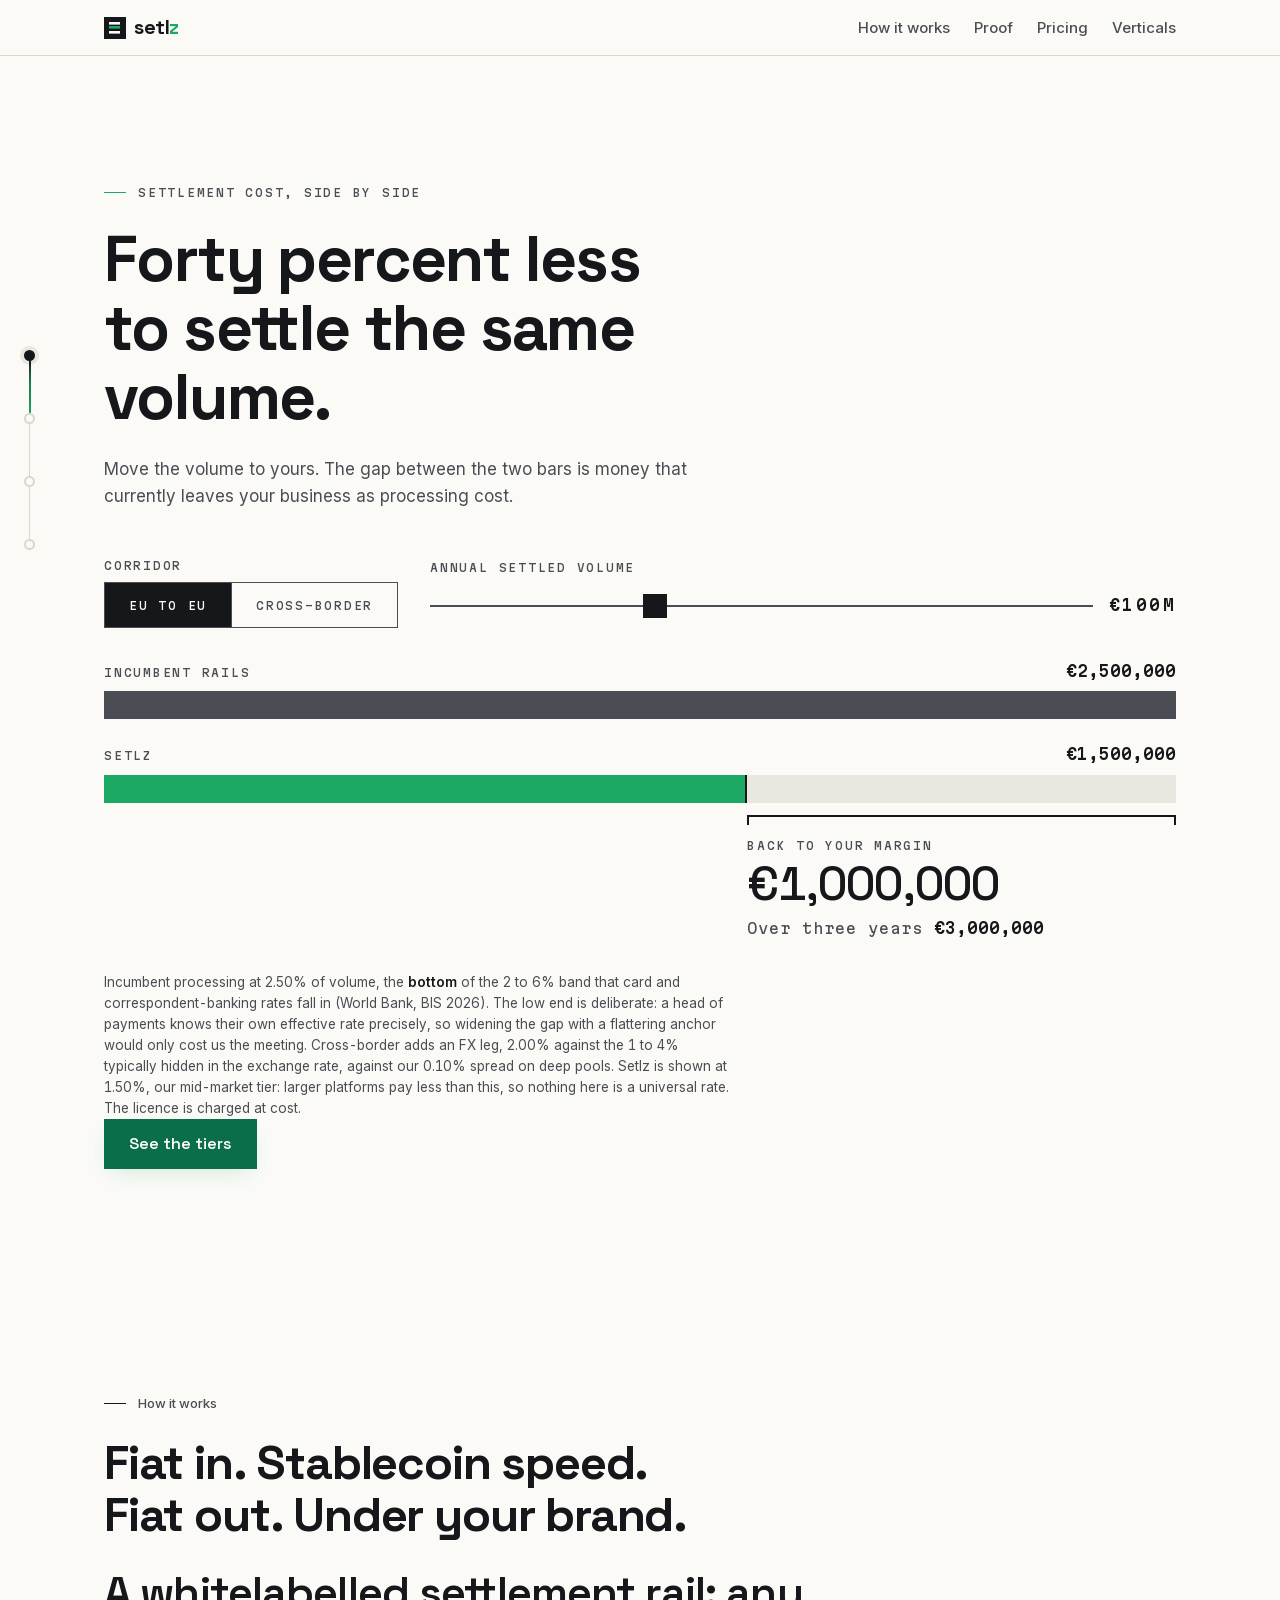
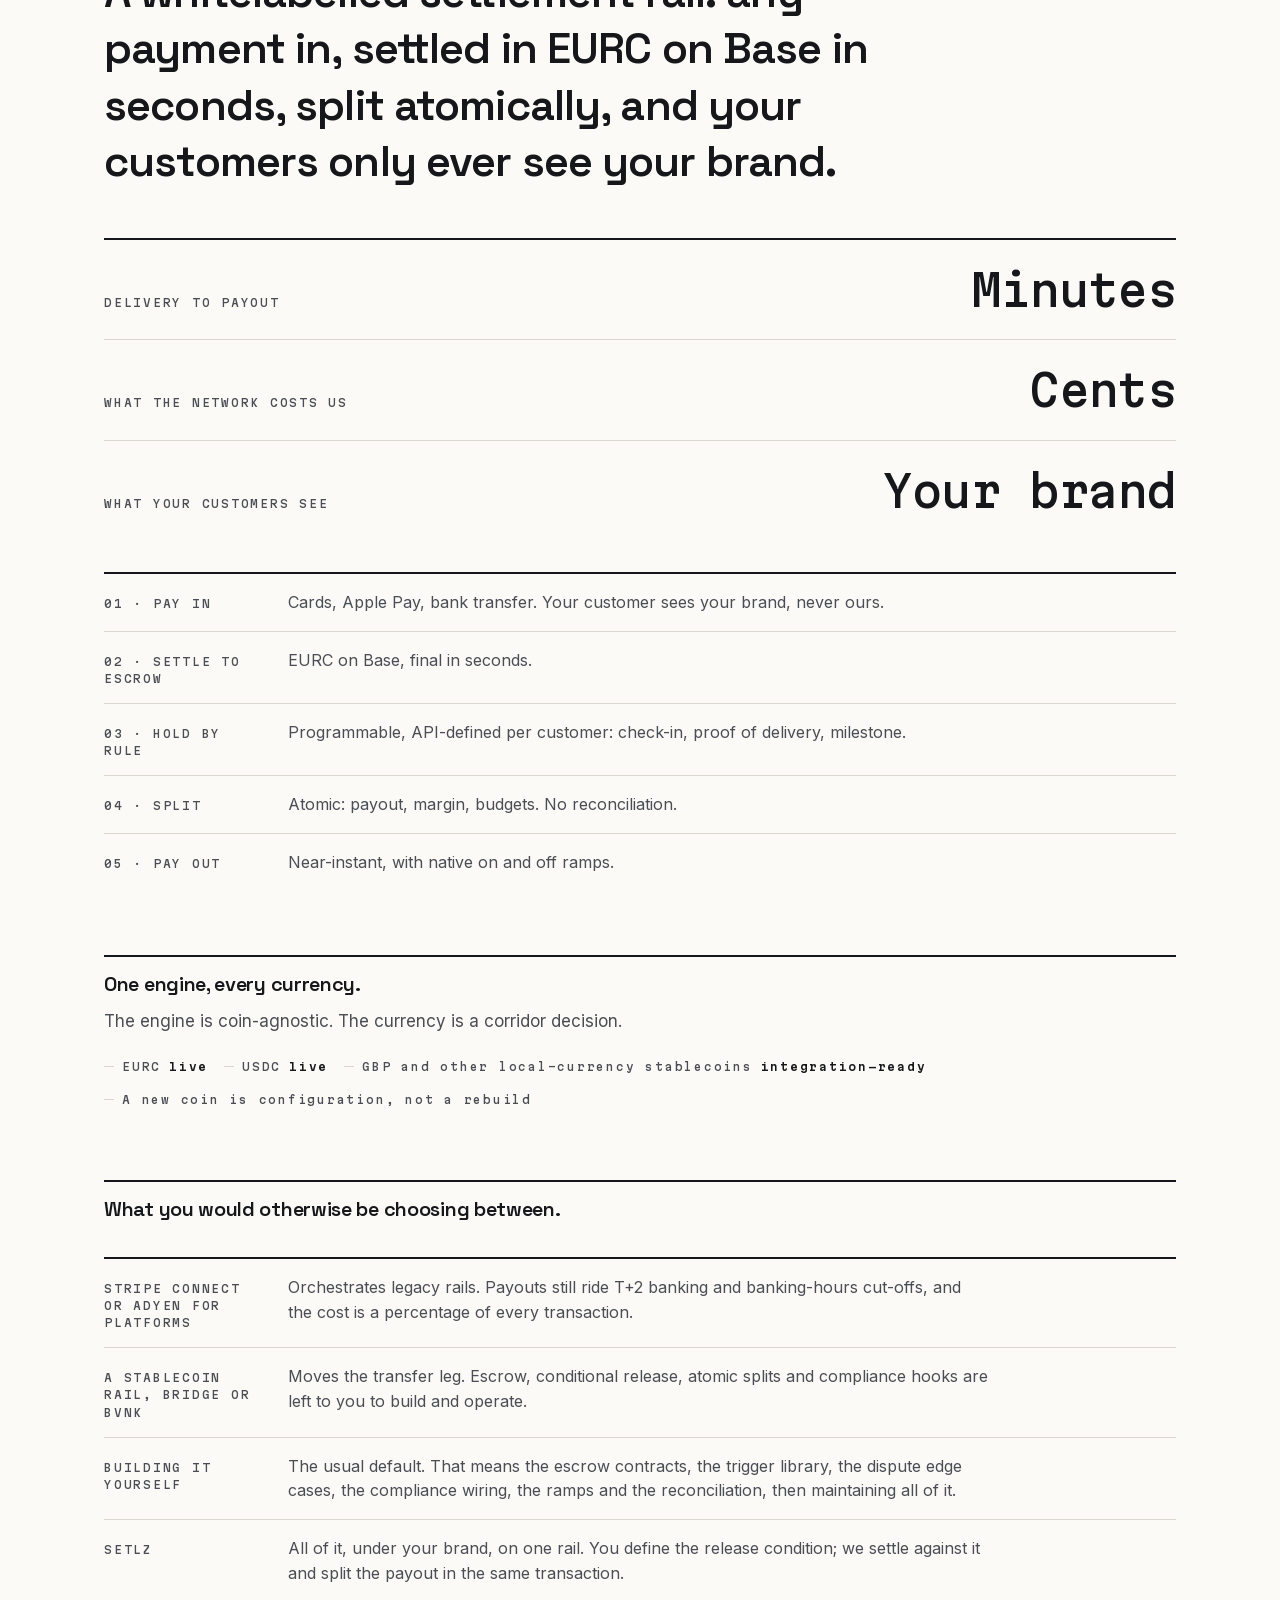
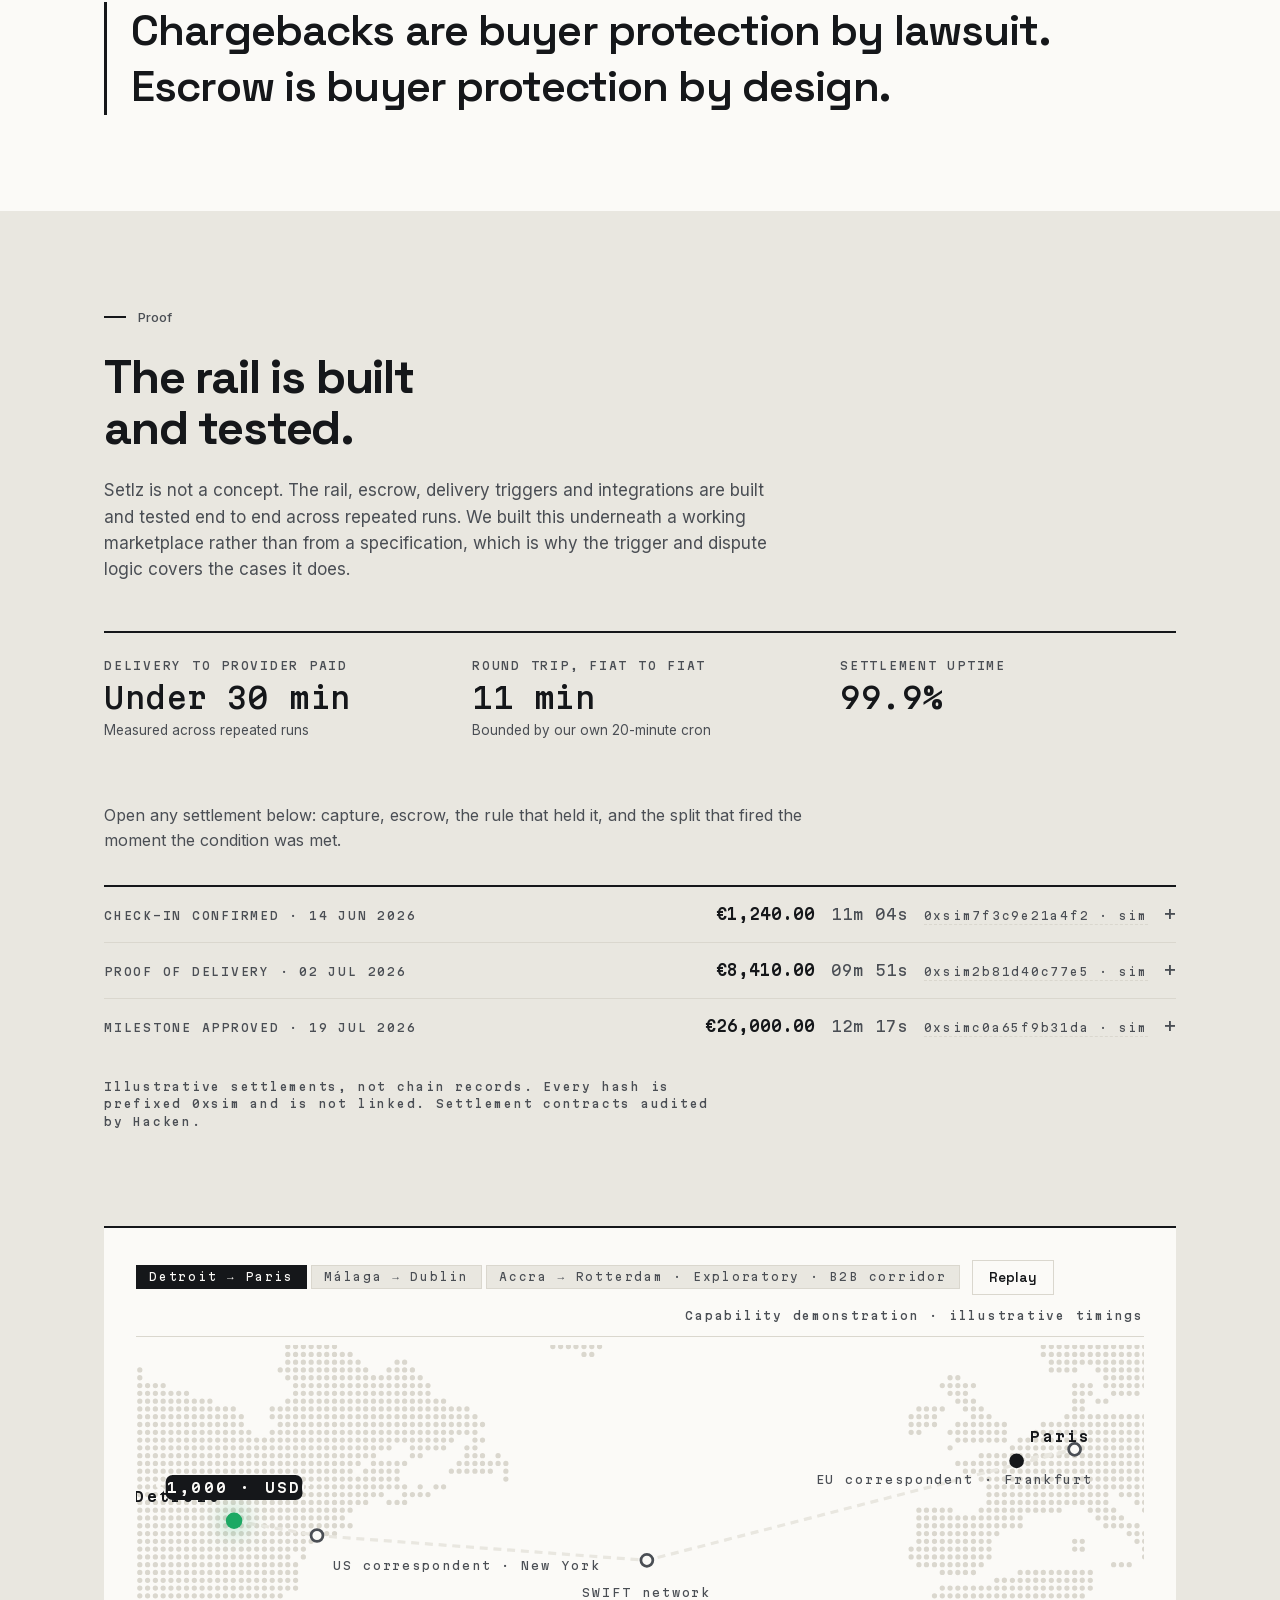
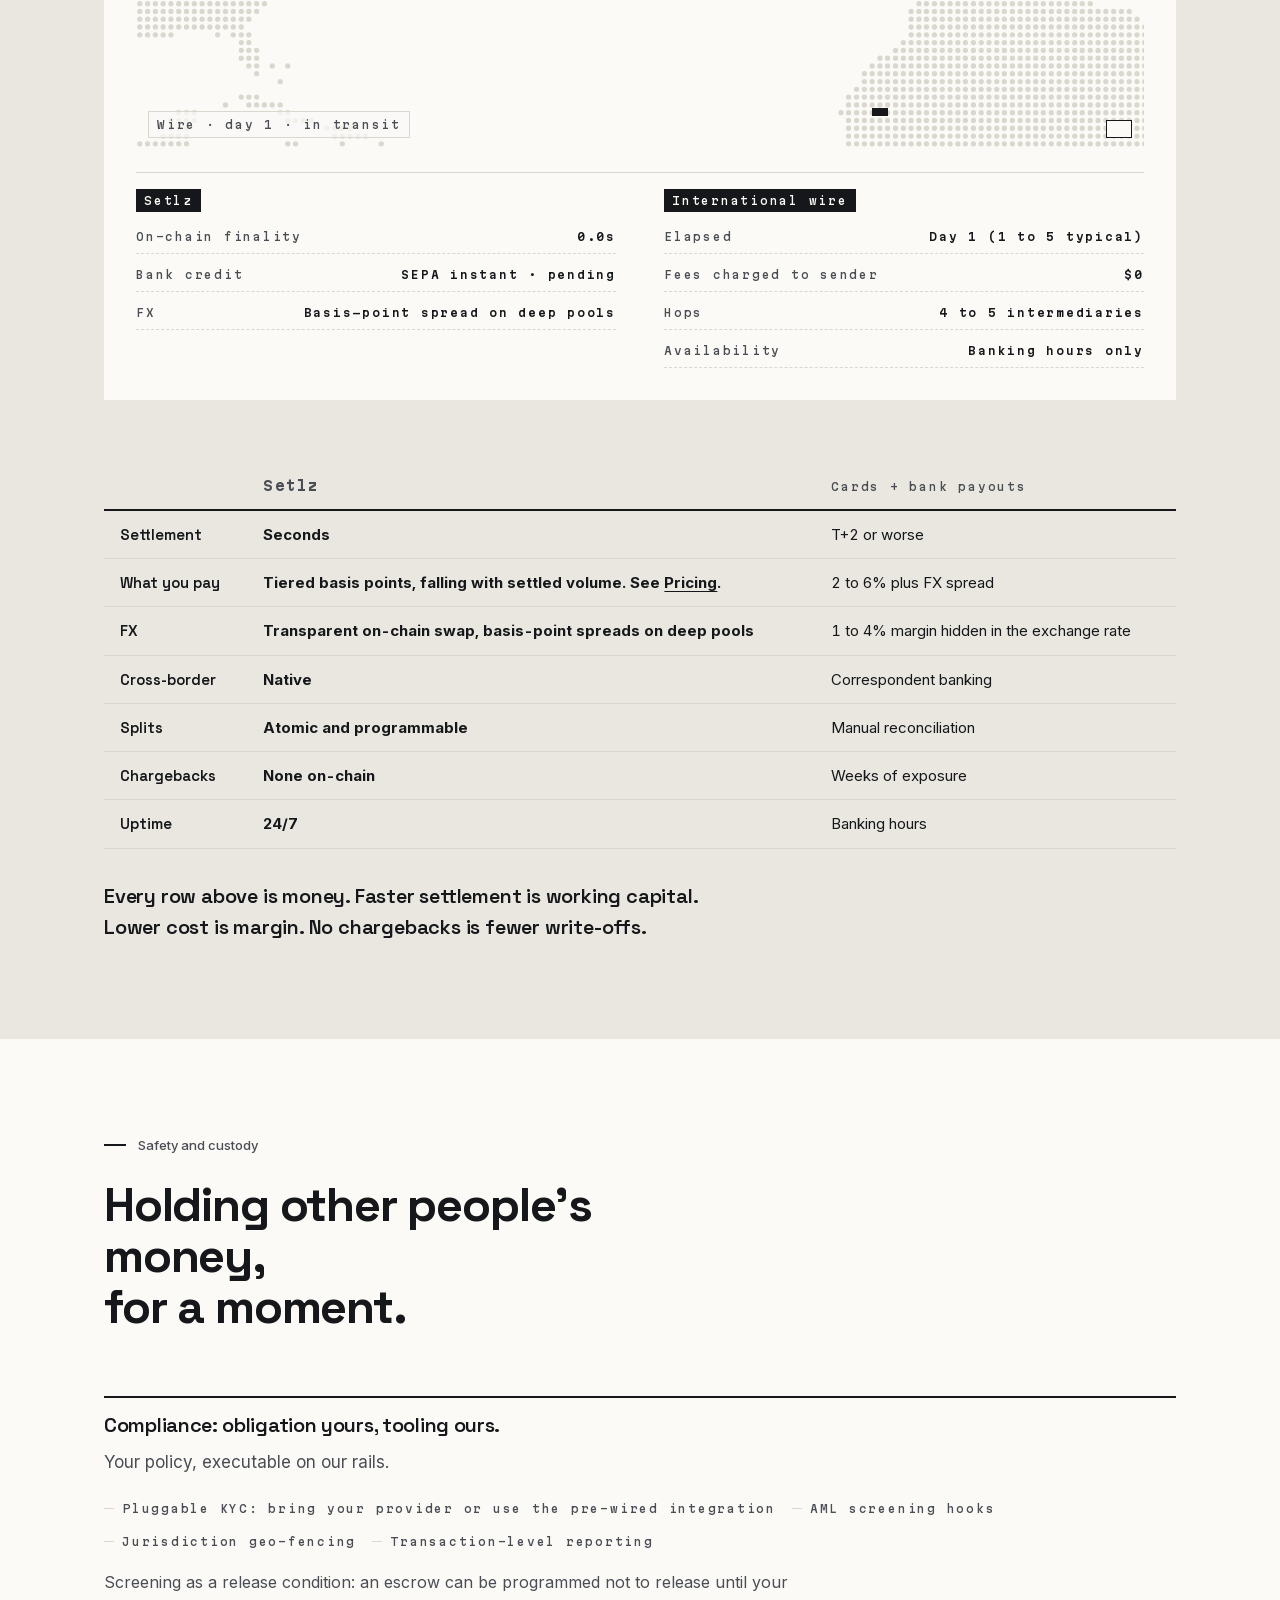
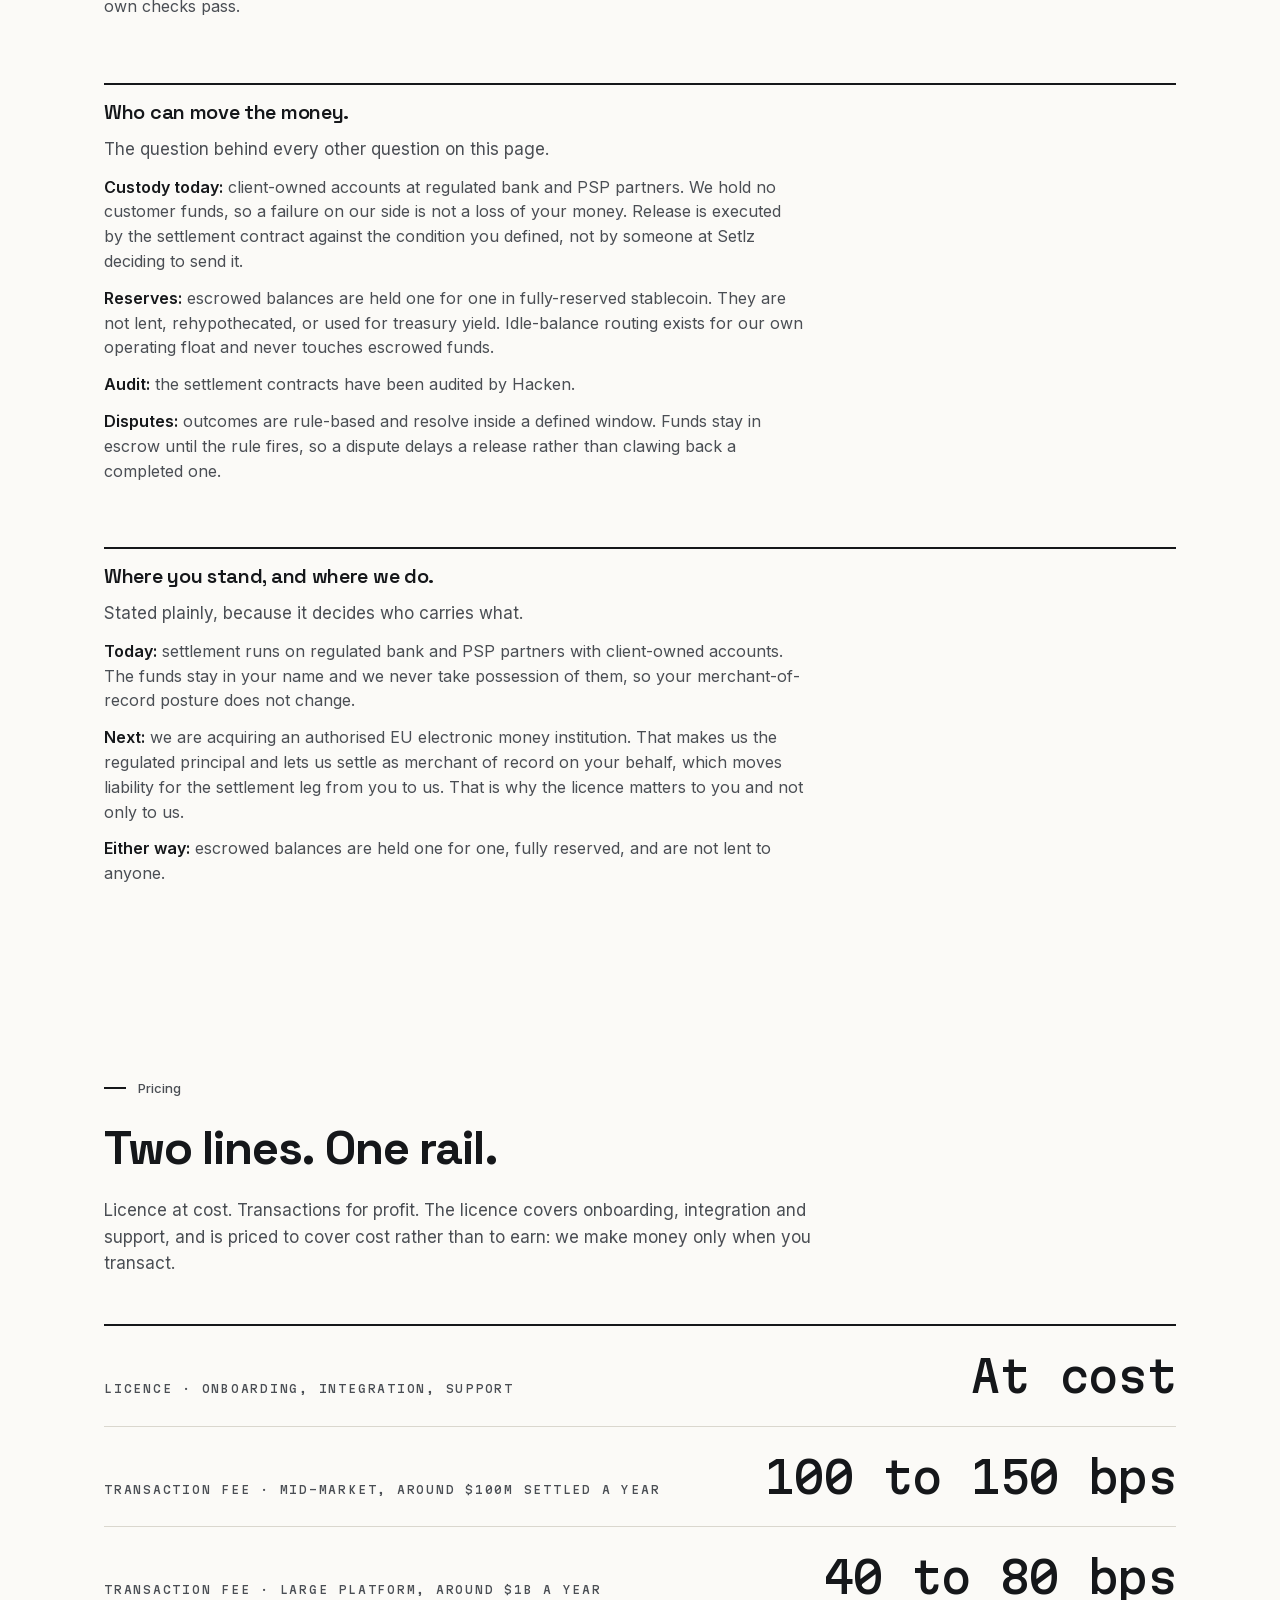
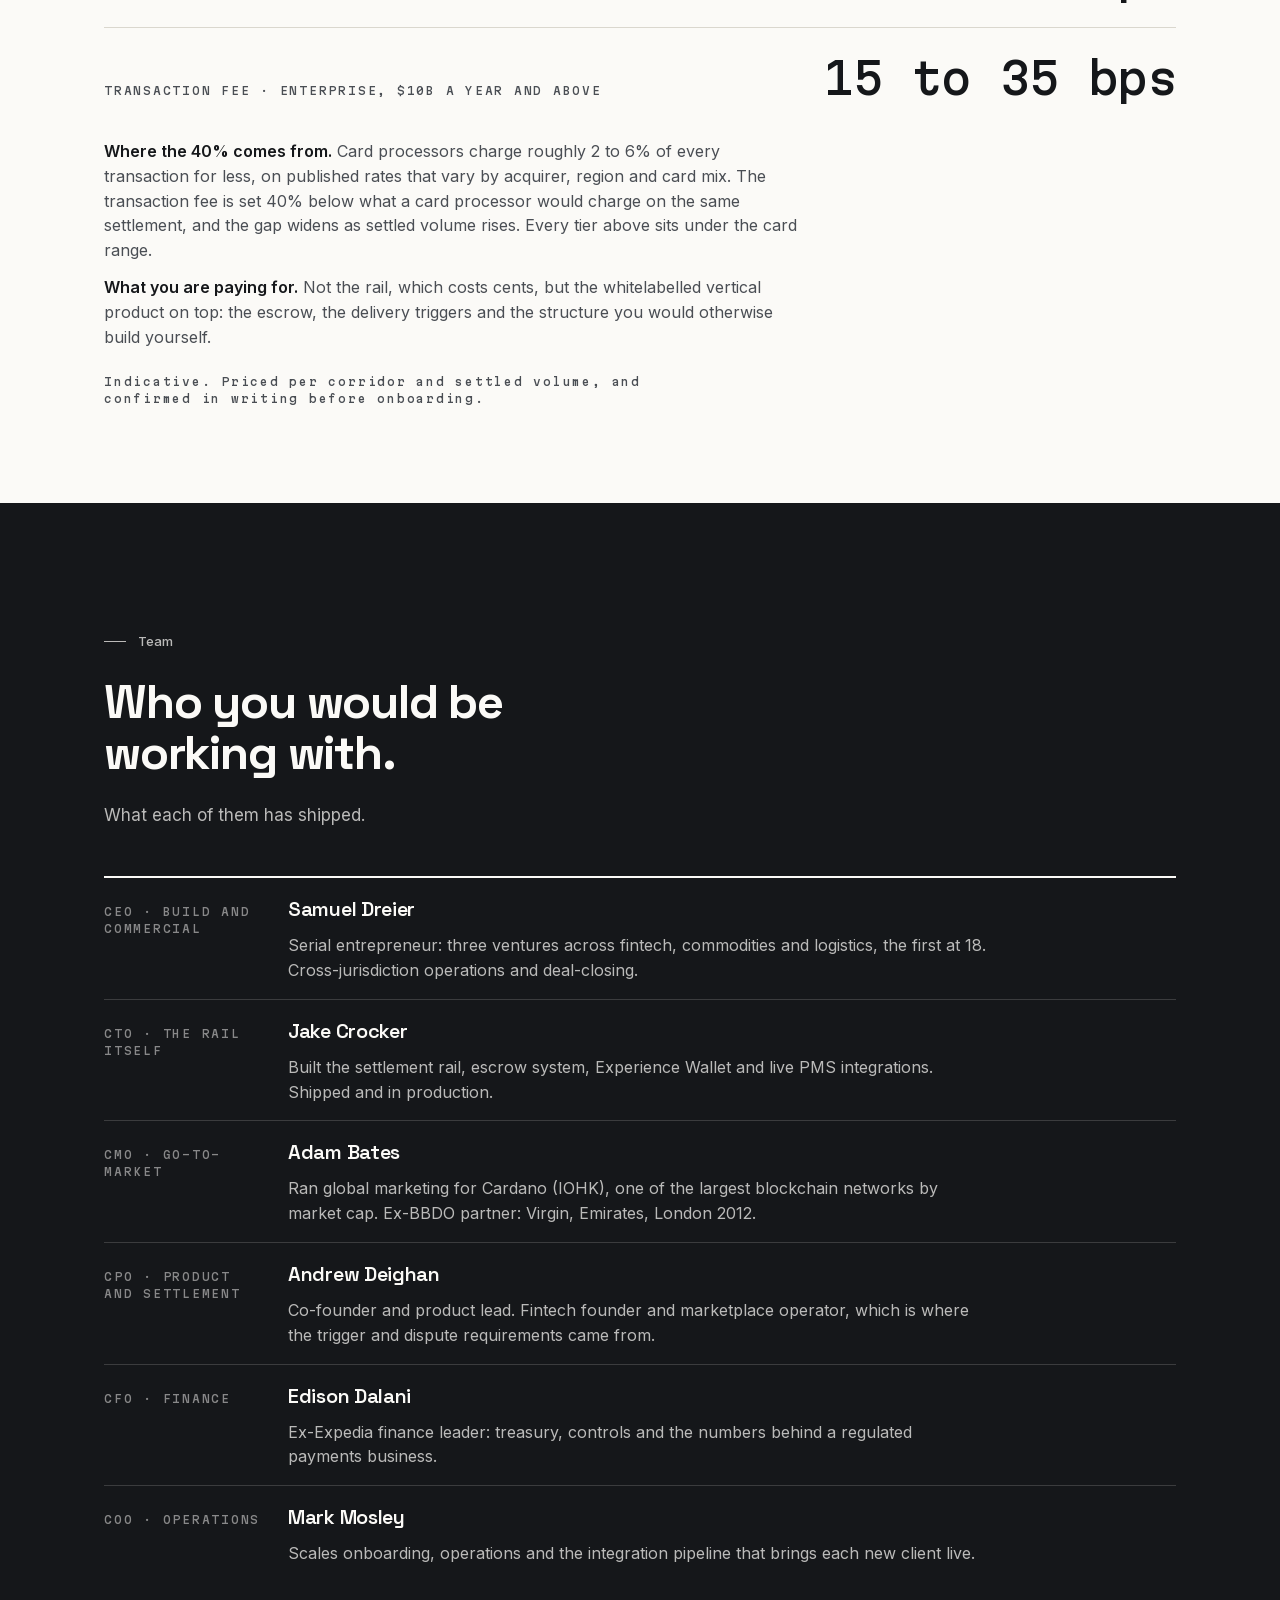
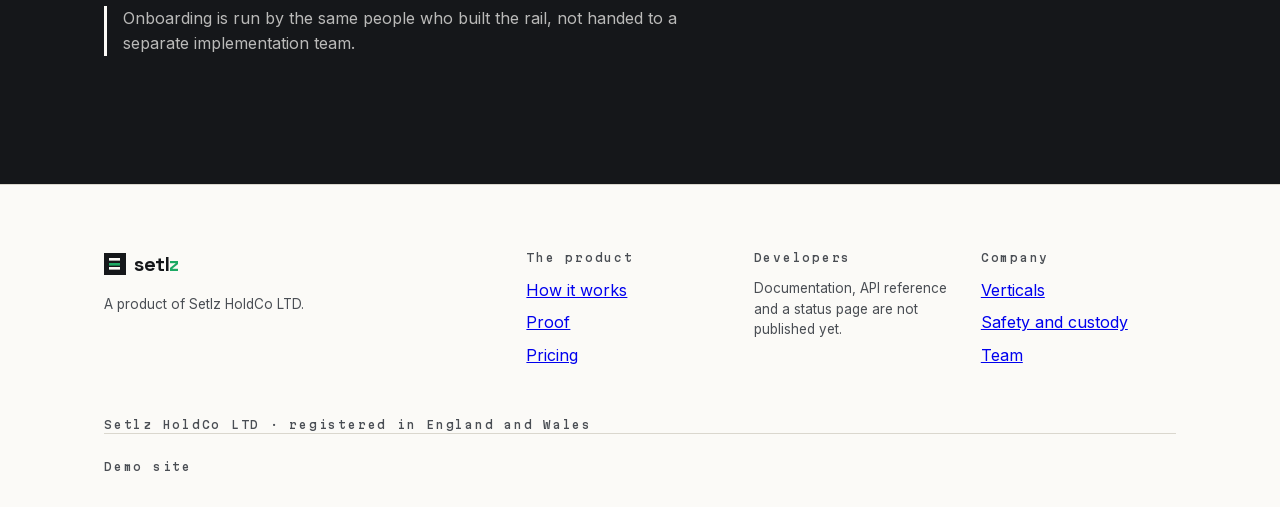
==== commit a27fb51c: "Proof and rail: repair a lost stylesheet, then rebuild the layout THE ROOT CAUSE WAS A REGRESSION, N" ====
--- a/index.html
+++ b/index.html
@@ -286,13 +286,34 @@
          surviving demo. -->
     <p class="race-caption"><span data-brand>Setlz</span> is not a concept. The rail, escrow, delivery triggers and integrations are built and tested end to end across repeated runs. We built this underneath a working marketplace rather than from a specification, which is why the trigger and dispute logic covers the cases it does.</p>
 
-    <div class="group reveal">
-      <div class="grow grow-lv"><span class="glabel">Delivery to provider paid &middot; measured across runs</span><span class="gval-lg">Under 30 min</span></div>
-      <div class="grow grow-lv"><span class="glabel">Fiat to stablecoin to fiat round trip, bounded by our own 20-minute cron</span><span class="gval-lg">11 min</span></div>
-      <div class="grow grow-lv"><span class="glabel">Settlement uptime</span><span class="gval-lg">99.9%</span></div>
-    </div>
-
-<p class="section-lede reveal">Open any settlement to see what actually happened: capture, escrow, the rule that held it, and the split that fired the moment the condition was met. Three payouts, one transaction, no reconciliation afterwards.</p>
+    <!-- Three columns, not three rows. As stacked .grow-lv rows the label sat
+         hard left and the value hard right with ~300px of nothing between
+         them, three times over, and the long qualifiers made the labels wrap
+         into the void. Splitting each into label / value / qualifier and
+         setting them side by side removes the gap, drops the block from 305px
+         to about half that, and lets the three figures read as one band
+         instead of three lonely lines. -->
+    <div class="pstats reveal">
+      <div class="pstat">
+        <span class="glabel">Delivery to provider paid</span>
+        <span class="pstat-val">Under 30 min</span>
+        <span class="pstat-note">Measured across repeated runs</span>
+      </div>
+      <div class="pstat">
+        <span class="glabel">Round trip, fiat to fiat</span>
+        <span class="pstat-val">11 min</span>
+        <span class="pstat-note">Bounded by our own 20-minute cron</span>
+      </div>
+      <div class="pstat">
+        <span class="glabel">Settlement uptime</span>
+        <span class="pstat-val">99.9%</span>
+      </div>
+    </div>
+
+    <!-- Was a second .section-lede at 19.6px, which read as a second headline
+         in a section that already has one. Demoted to an instruction sitting
+         directly on the rows it describes. -->
+    <p class="pstats-lede reveal">Open any settlement below: capture, escrow, the rule that held it, and the split that fired the moment the condition was met.</p>
     <div class="group reveal" id="anat-rows"></div>
     <p class="anat-foot mono" id="anat-foot"></p>
     <div class="sr-only" aria-live="polite" id="anat-live"></div>
@@ -324,10 +345,6 @@
           <span class="mono wm-lane-title" id="wm-lane-brand">Setlz</span>
           <div class="mono wm-row"><span>On-chain finality</span><span id="wm-fin">0.0s</span></div>
           <div class="mono wm-row"><span>Bank credit</span><span id="wm-credit">SEPA instant · pending</span></div>
-          <!-- Our cost, labelled as ours. Opposite it the wire lane says
-               "charged to sender", so the two rows cannot be read as one
-               price against another. -->
-          <div class="mono wm-row"><span>Network cost to us</span><span>Under $0.01</span></div>
           <div class="mono wm-row"><span>FX</span><span>Basis-point spread on deep pools</span></div>
         </div>
         <div class="wm-lane">
@@ -340,7 +357,6 @@
                figure. -->
           <div class="mono wm-row"><span>Fees charged to sender</span><span><span id="wm-fees">$0</span></span></div>
           <div class="mono wm-row"><span>Hops</span><span>4 to 5 intermediaries</span></div>
-          <div class="mono wm-row"><span>Fx margin</span><span>1 to 4% hidden in the rate</span></div>
           <div class="mono wm-row"><span>Availability</span><span>Banking hours only</span></div>
         </div>
       </div>
--- a/styles.css
+++ b/styles.css
@@ -104,6 +104,7 @@
   --mono-hero-w:      600;
   --mono-hero-track:  -0.03em;
   --mono-display:     clamp(28px, 3.4vw, 44px);
+  --mono-stat:        clamp(24px, 2.3vw, 32px);   /* proof stat band */
   --mono-display-w:   500;
   --mono-display-track: -0.015em;
   --mono-row:         15px;
@@ -517,7 +518,27 @@
   pointer-events: none;
 }
 
-.rail-track { display: flex; flex-direction: column; align-items: flex-start; }
+/* A continuous track behind the stations. Without it the inactive dots and
+   segments are --mist on paper at 1.19:1, effectively invisible, so what you
+   actually saw was two or three ink dots and a green fragment floating in the
+   gutter: it read as a rendering artefact rather than an indicator. The line
+   is --line and aria-hidden like the rest of the rail. */
+.rail-track {
+  display: flex;
+  flex-direction: column;
+  align-items: flex-start;
+  position: relative;
+}
+.rail-track::before {
+  content: "";
+  position: absolute;
+  left: 5px;
+  top: 5px;
+  bottom: 5px;
+  width: 1px;
+  background: var(--line);
+}
+.rail-node, .rail-seg { position: relative; }
 
 .rail-node { display: flex; align-items: center; gap: var(--space-3); }
 
@@ -527,8 +548,8 @@
   width: 11px;
   height: 11px;
   border-radius: 50%;
-  background: var(--mist);
-  border: 2px solid var(--mist);
+  background: var(--paper);
+  border: 2px solid var(--line);
   box-sizing: border-box;
   flex: none;
   transition: background var(--t-mid) var(--ease), border-color var(--t-mid) var(--ease),
@@ -567,8 +588,8 @@
 /* Segments: vertical here, aligned to the dot's centre. */
 .rail-seg {
   width: 2px;
-  height: 40px;
-  background: var(--mist);
+  height: 52px;
+  background: transparent;
   margin-left: 4.5px;
   transition: background var(--t-mid) var(--ease);
 }
@@ -1136,6 +1157,169 @@
   max-width: 34ch;
 }
 
+/* ---------- proof stat band ----------
+   Three columns. The previous version used stacked .grow-lv rows, which put
+   the label hard left and the figure hard right with roughly 300px of empty
+   band between them, three times in a row. Side by side, the figures read as
+   one measurement and the qualifier goes under the number it qualifies rather
+   than being crammed into the label. */
+.pstats {
+  display: grid;
+  grid-template-columns: repeat(3, 1fr);
+  gap: var(--space-6);
+  border-top: var(--rule-w) solid var(--rule);
+  padding-top: var(--space-5);
+  margin-top: var(--space-7);
+}
+.pstat { display: flex; flex-direction: column; gap: var(--space-2); }
+.pstat-val {
+  font-family: var(--font-mono);
+  font-size: var(--mono-stat);
+  font-weight: var(--mono-display-w);
+  letter-spacing: var(--mono-display-track);
+  line-height: var(--lh-tight);
+  color: var(--ink);
+  font-variant-numeric: tabular-nums;
+  font-feature-settings: "tnum" 1;
+}
+.pstat-note {
+  font-size: var(--body-small);
+  line-height: var(--lh-snug);
+  color: var(--ink-soft);
+  max-width: 30ch;
+}
+
+/* An instruction for the rows below it, not a second headline. */
+.pstats-lede {
+  font-size: var(--body);
+  color: var(--ink-soft);
+  max-width: var(--measure);
+  margin-top: var(--space-8);
+}
+
+/* ---------- anatomy of a settlement (Phase 4.1) ----------
+   RESTORED. All 25 rules of this block were deleted by commit 0b6dbfc, which
+   removed the adjacent note-affordance block by region and took this with it.
+   The component has been rendering completely unstyled since: values ran into
+   each other ("EUR 1,240.0011m 04s0xsim7f3c9e21a4f2"), the disclosure button
+   kept its UA border, and the whole element read as a broken table. This is
+   the third time a region-based CSS deletion has taken a neighbour with it.
+   Delete by selector, and re-render the section afterwards.
+
+   No panel, no card: the expanded detail is indented hairline rows, so the
+   whole thing stays inside the one-level containment budget. */
+.anat { padding: 0; }
+
+.anat-head {
+  width: 100%;
+  display: grid;
+  grid-template-columns: 1fr auto;
+  gap: var(--space-4);
+  align-items: baseline;
+  padding: var(--space-4) 0;
+  background: none;
+  border: 0;
+  border-radius: var(--radius);
+  text-align: left;
+  cursor: pointer;
+  font: inherit;
+}
+.anat-head:hover .anat-toggle { color: var(--ink); }
+.anat-head:focus-visible { outline: var(--focus-ring) solid var(--ink); outline-offset: var(--focus-offset); }
+
+.anat-cells {
+  display: flex;
+  align-items: baseline;
+  gap: var(--space-4);
+  flex-wrap: wrap;
+  justify-content: flex-end;
+}
+.anat-elapsed {
+  font-family: var(--font-mono);
+  font-size: var(--mono-row);
+  color: var(--ink-soft);
+  font-variant-numeric: tabular-nums;
+}
+.anat-hash {
+  font-family: var(--font-mono);
+  font-size: var(--mono-label);
+  letter-spacing: var(--mono-label-track);
+  color: var(--ink);
+  text-decoration: underline;
+  text-underline-offset: 3px;
+}
+/* Simulated hashes are not links and must not look like one. */
+.anat-hash.is-sim {
+  text-decoration: none;
+  color: var(--ink-soft);
+  border-bottom: 1px dashed var(--line);
+}
+.anat-toggle {
+  font-family: var(--font-mono);
+  font-size: var(--body-lede);
+  line-height: 1;
+  color: var(--ink-soft);
+  width: 1ch;
+  transition: transform var(--t-fast) var(--ease), color var(--t-fast) var(--ease);
+}
+.anat.is-open .anat-toggle { transform: rotate(45deg); color: var(--ink); }
+
+/* Expanded: a timeline, then the payout legs. Indented, hairline-separated,
+   no ground of its own. */
+.anat-panel { padding: 0 0 var(--space-5); }
+
+.anat-step,
+.anat-leg {
+  display: grid;
+  grid-template-columns: 8ch 1fr auto;
+  gap: var(--space-4);
+  align-items: baseline;
+  padding: var(--space-2) 0;
+  border-top: var(--hair-w) solid var(--hair);
+}
+.anat-leg { grid-template-columns: 8ch 1fr auto; }
+
+.anat-t {
+  font-family: var(--font-mono);
+  font-size: var(--mono-label);
+  letter-spacing: var(--mono-label-track);
+  color: var(--ink-soft);
+  font-variant-numeric: tabular-nums;
+}
+.anat-what { display: flex; flex-direction: column; gap: 2px; }
+.anat-what-main { font-size: var(--body-small); color: var(--ink); font-weight: var(--body-w-strong); }
+.anat-detail { font-size: var(--body-small); color: var(--ink-soft); }
+.anat-amt {
+  font-family: var(--font-mono);
+  font-size: var(--mono-row);
+  color: var(--ink);
+  font-variant-numeric: tabular-nums;
+  font-feature-settings: "tnum" 1;
+  text-align: right;
+}
+
+.anat-legs { margin-top: var(--space-4); }
+.anat-legs > .glabel { padding-bottom: var(--space-2); }
+.anat-leg-to { grid-column: 2; font-size: var(--body-small); color: var(--ink); }
+
+.anat-stamp {
+  font-family: var(--font-display);
+  font-size: var(--body);
+  font-weight: var(--display-w-semi);
+  color: var(--ink);
+  margin-top: var(--space-4);
+}
+
+/* Mono at 11px with label tracking is much wider per character than the 70ch
+   --measure assumes, so this wrapped into three stubby lines. Given its own
+   ceiling in ch of its own face. */
+.anat-foot { color: var(--ink-soft); margin-top: var(--space-5); max-width: 78ch; }
+.anat-audit-link { color: var(--ink); text-decoration: underline; text-underline-offset: 3px; }
+
+@media (prefers-reduced-motion: reduce) {
+  .anat-toggle { transition: none; }
+}
+
 /* ---------- multi-coin strip (v2.5) ---------- */
 
 
@@ -1176,9 +1360,14 @@
 
 /* ---------- world map race (v2.3) ---------- */
 
+/* The section's four blocks (stats, anatomy, corridor map, comparison) were
+   evenly and tightly spaced, so they read as one continuous strip rather than
+   four separate arguments. The map gets a paper plate: on the mist band the
+   dot field was --line on --mist, 1.19:1, and read washed out. */
 .wm {
-  padding: var(--space-5) var(--space-5) var(--space-5);
-  margin: var(--space-3) 0 var(--space-7);
+  padding: var(--space-6);
+  margin: var(--space-9) 0 var(--space-8);
+  background: var(--paper);
   border-top: var(--rule-w) solid var(--rule);
 }
 
@@ -1316,13 +1505,13 @@
 .wm-meters {
   display: grid;
   grid-template-columns: 1fr 1fr;
-  gap: var(--space-4);
-  margin-top: var(--space-3);
+  gap: var(--space-7);
+  margin-top: var(--space-5);
   border-top: 1px solid var(--line);
   padding-top: var(--space-4);
 }
 
-.wm-lane { display: flex; flex-direction: column; gap: var(--space-2); }
+.wm-lane { display: flex; flex-direction: column; gap: var(--space-3); }
 
 .wm-lane-title {
   display: inline-block;
@@ -1358,7 +1547,8 @@
 
 /* ---------- comparison table (compressed beneath the map) ---------- */
 
-.table-scroll { overflow-x: auto; }
+.table-scroll {
+  margin-top: var(--space-8); overflow-x: auto; }
 
 .compare-table {
   width: 100%;
@@ -1723,8 +1913,15 @@
      meters below state every figure in text. */
   .wm-wire-label { display: none; }
 
+  .pstats { grid-template-columns: 1fr; gap: var(--space-5); }
+
   /* --- anatomy rows --- */
   .anat-cells { gap: var(--space-3); }
+  .anat-head { grid-template-columns: 1fr; }
+  .anat-cells { justify-content: flex-start; margin-top: var(--space-2); }
+  .anat-step, .anat-leg { grid-template-columns: 7ch 1fr; }
+  .anat-amt { grid-column: 2; text-align: left; }
+  .anat-leg-to { grid-column: 2; }
 }
 
 @media (max-width: 420px) {
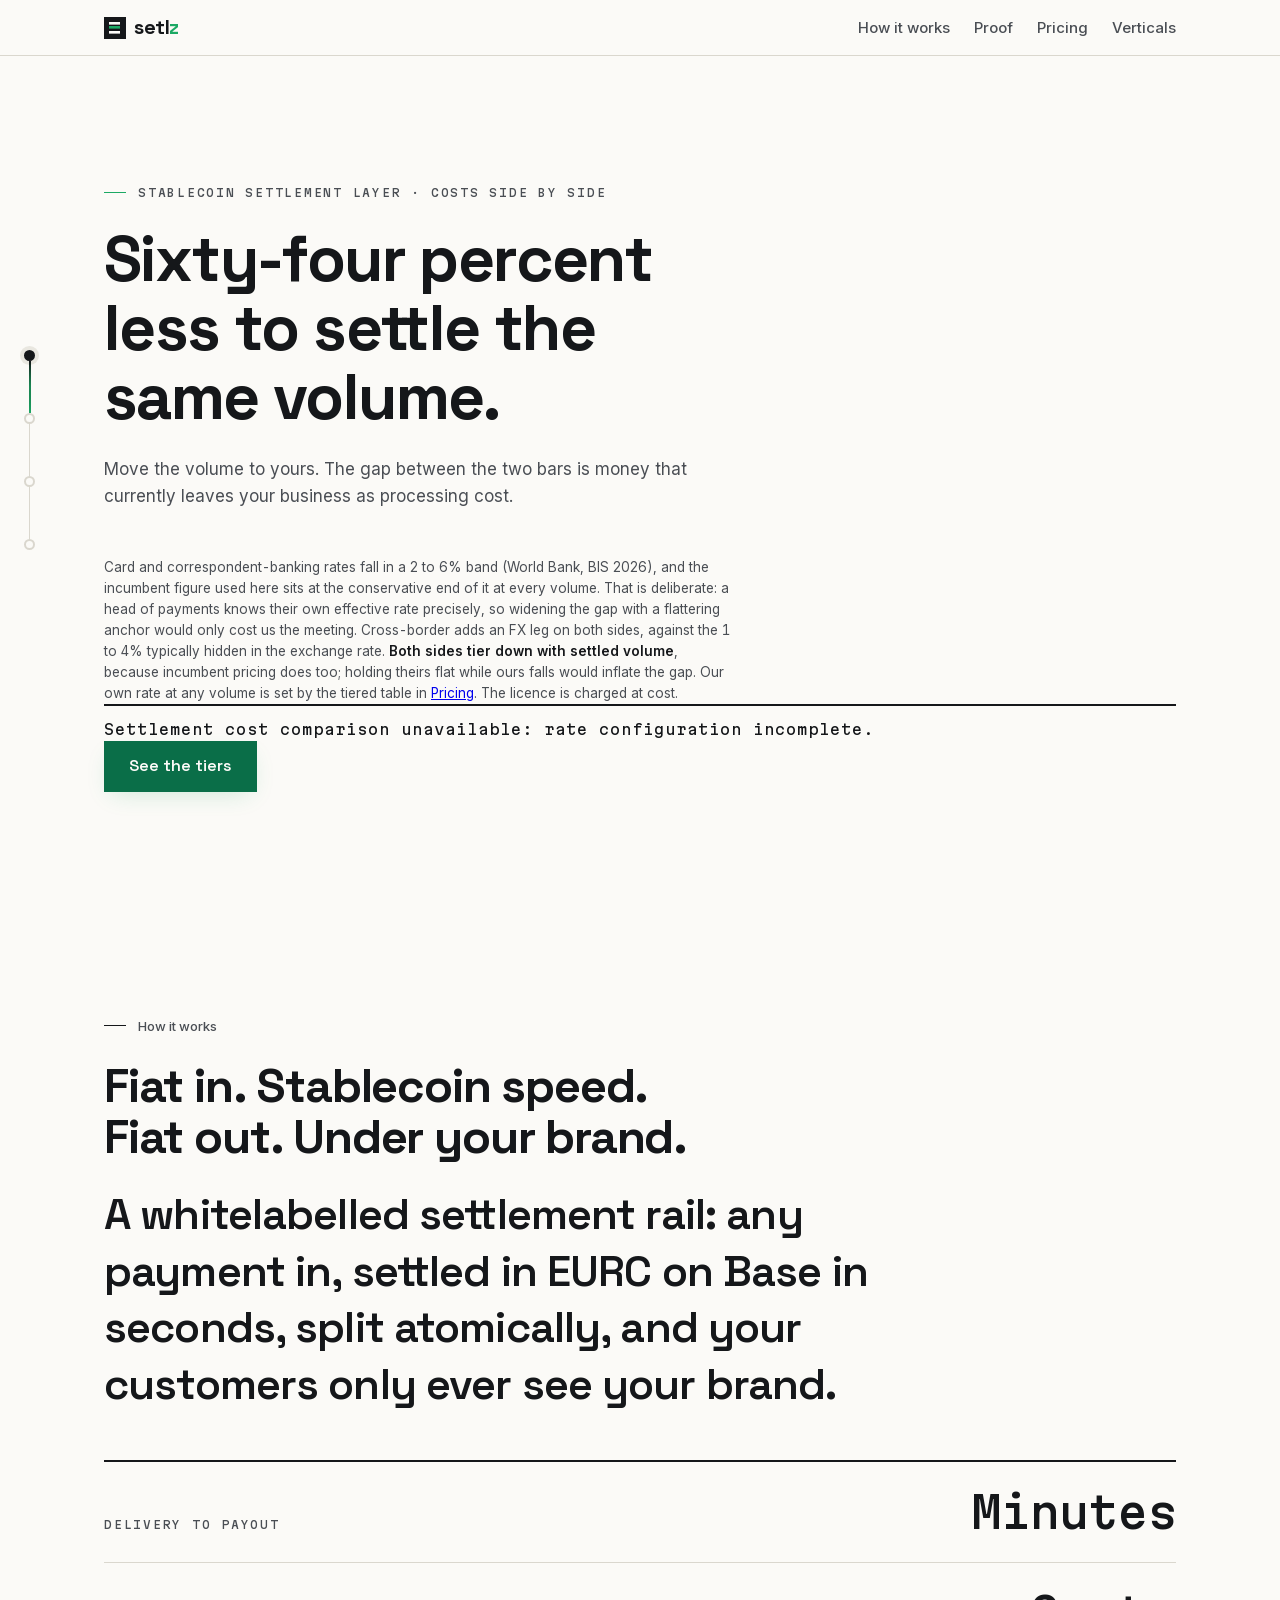
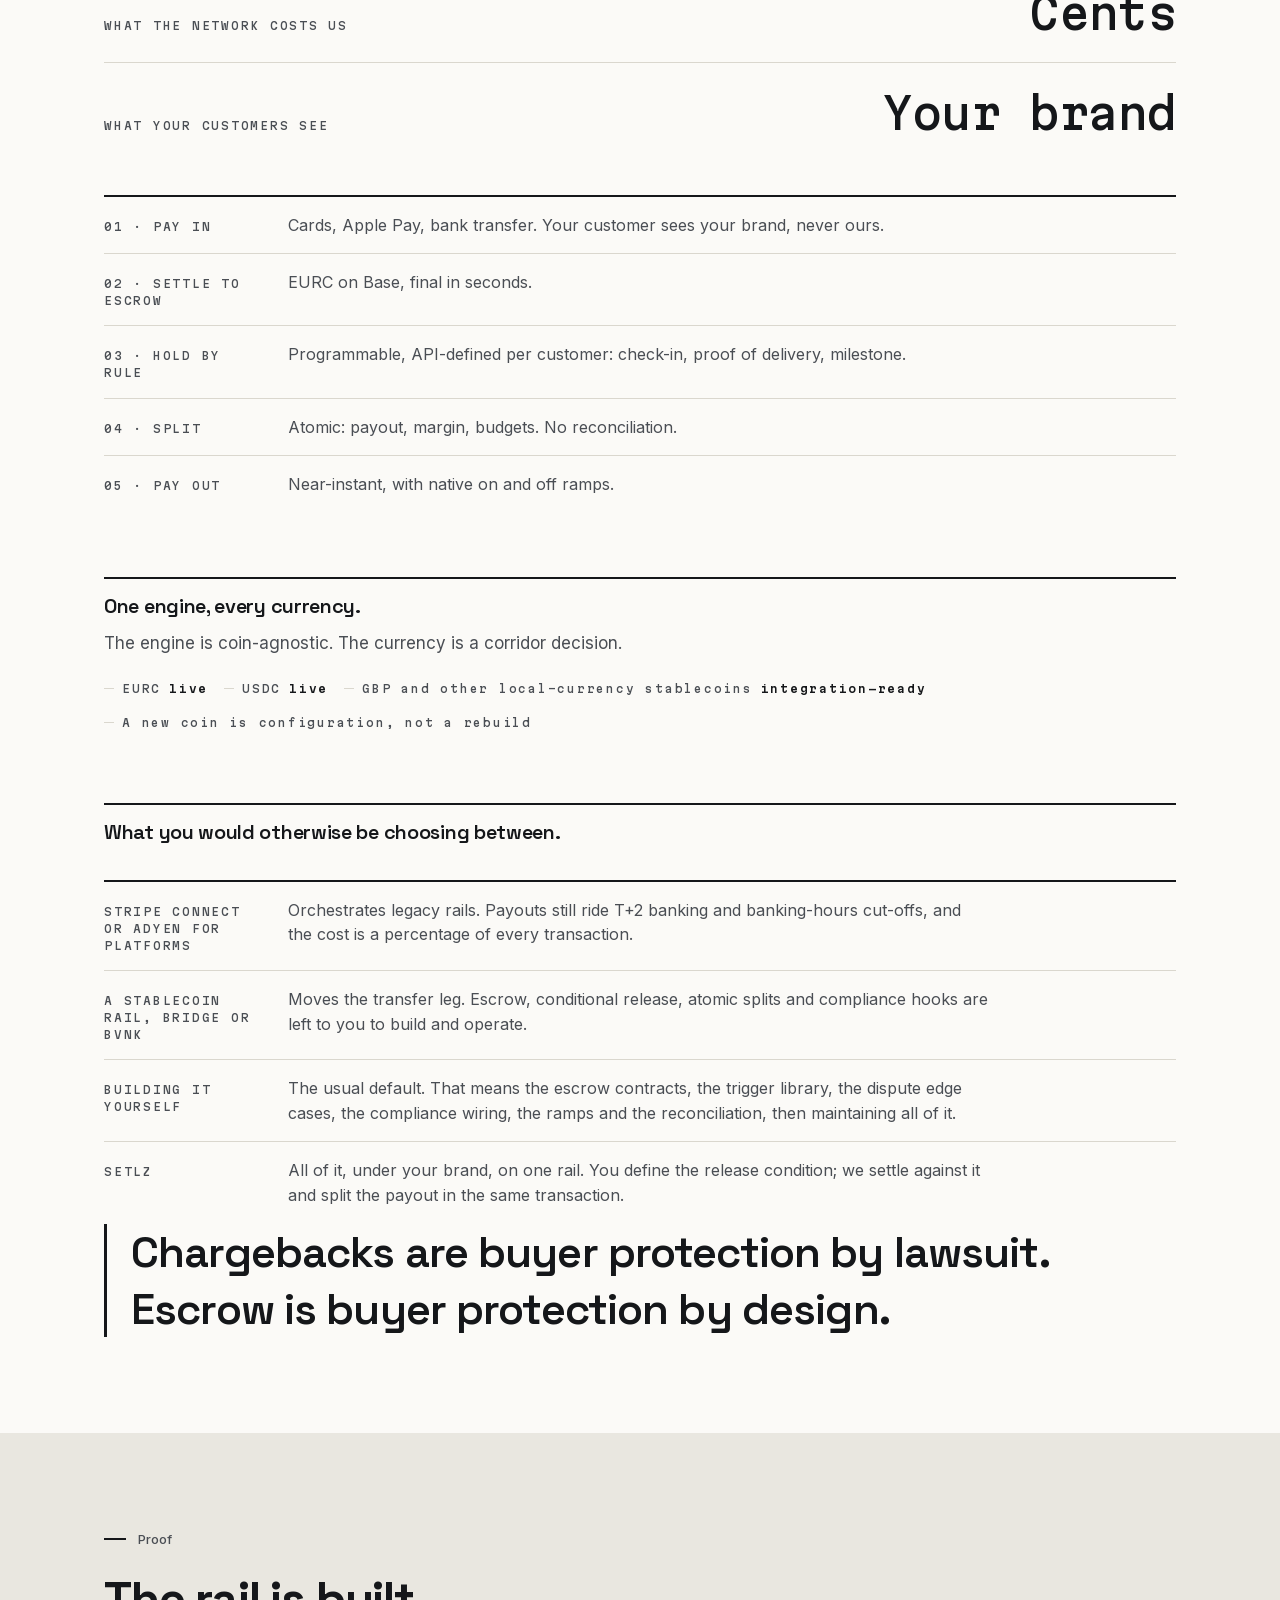
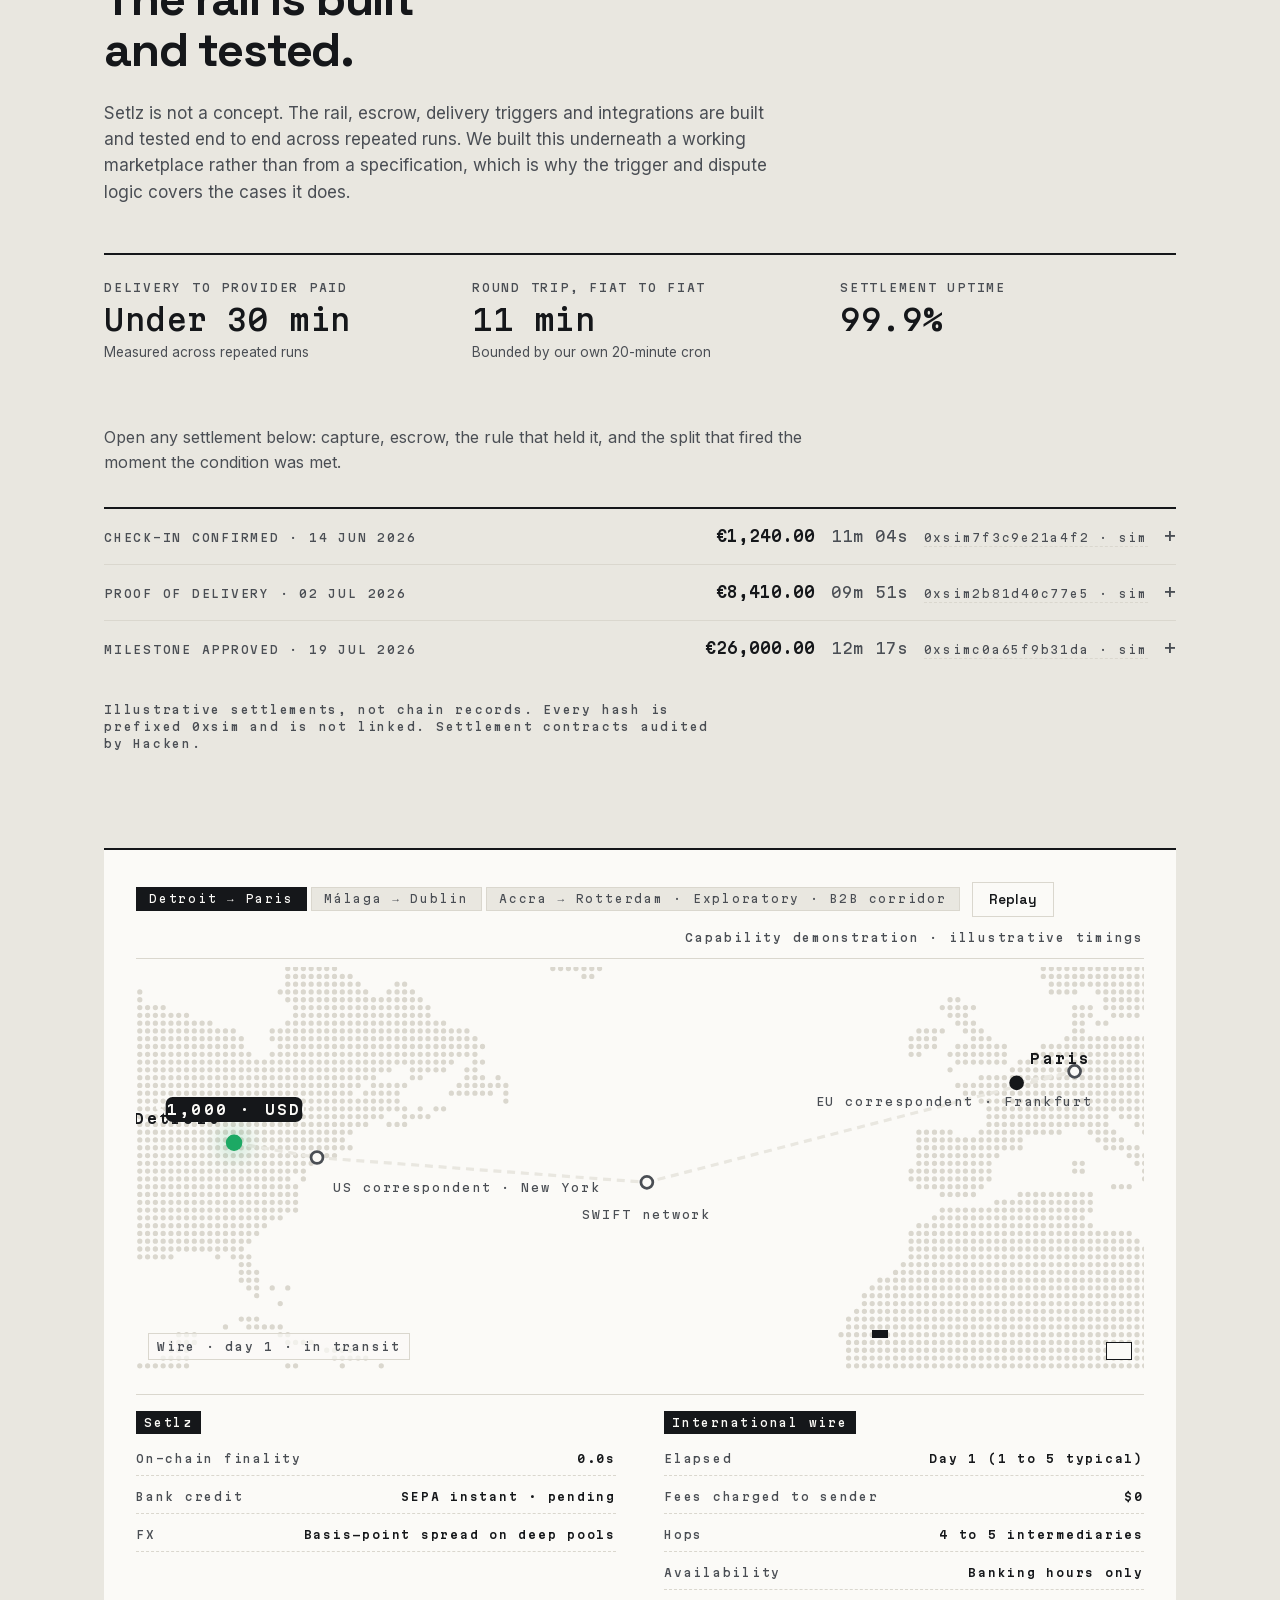
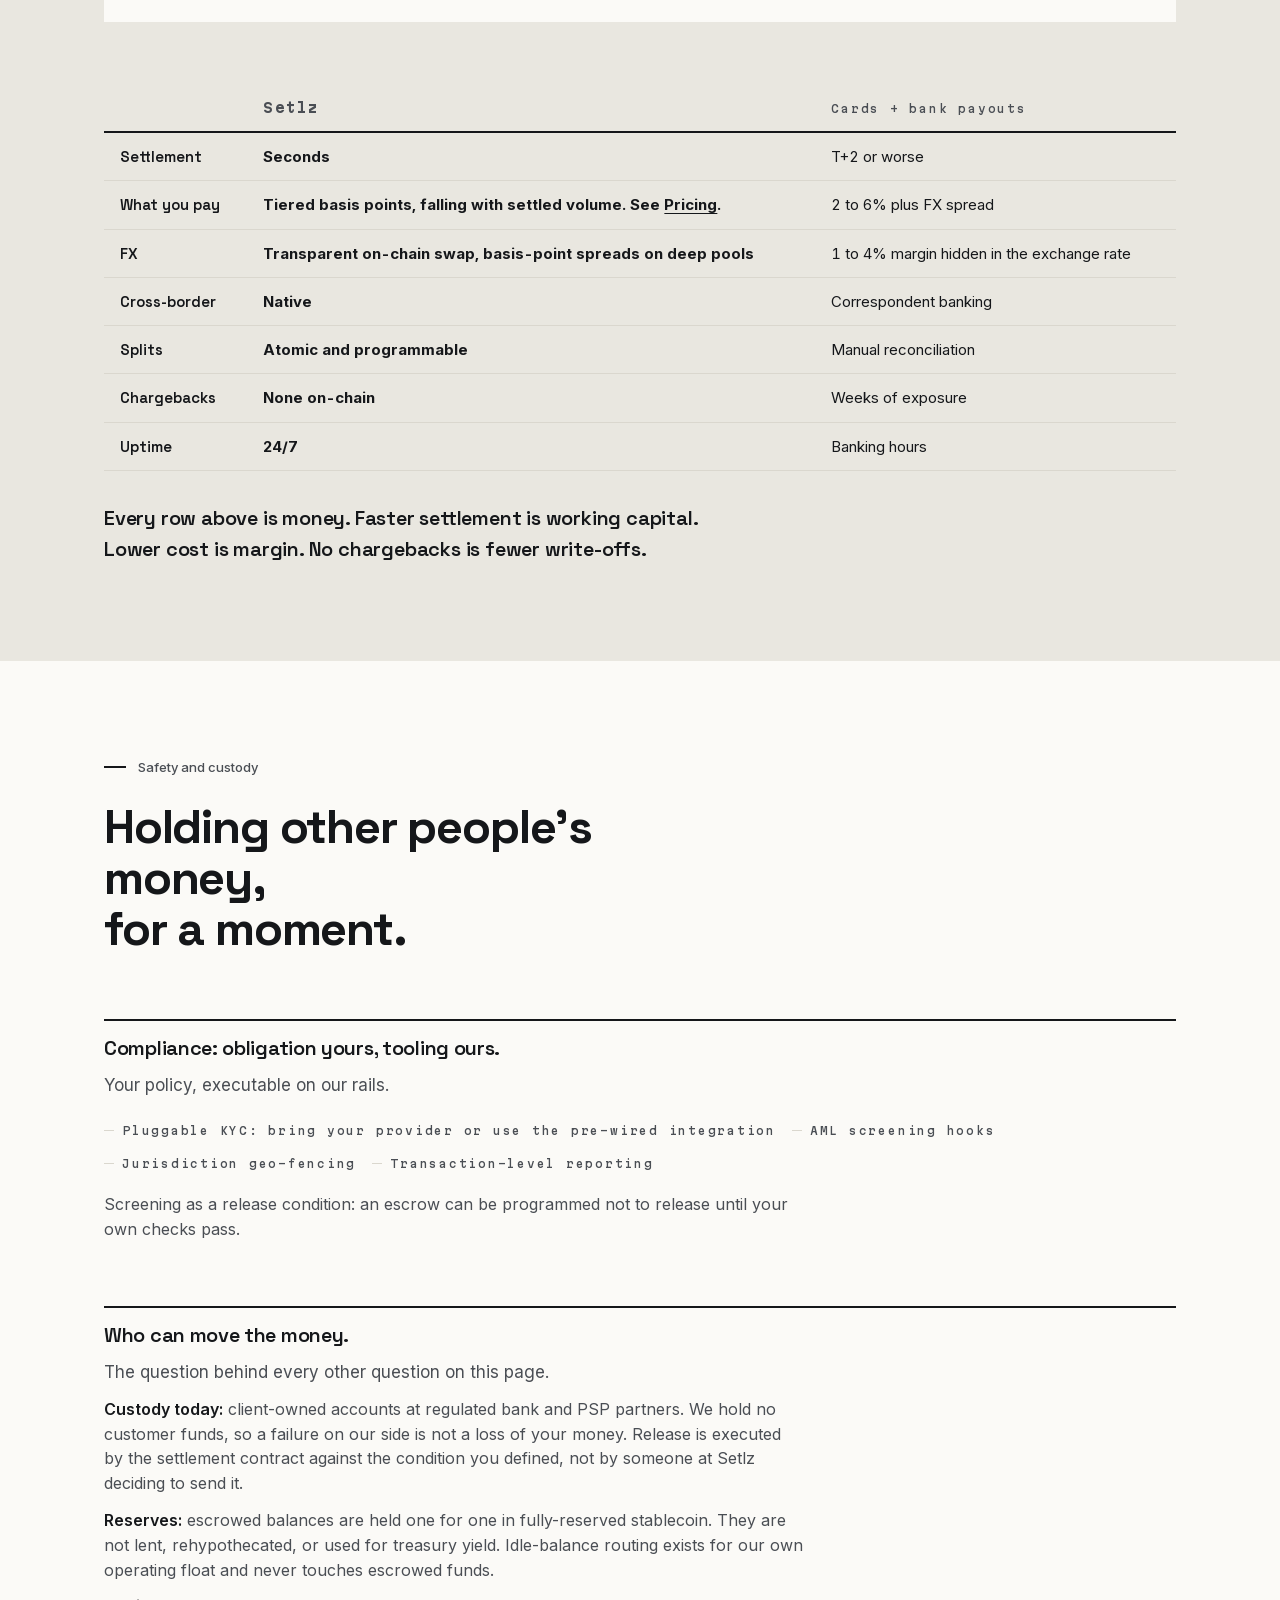
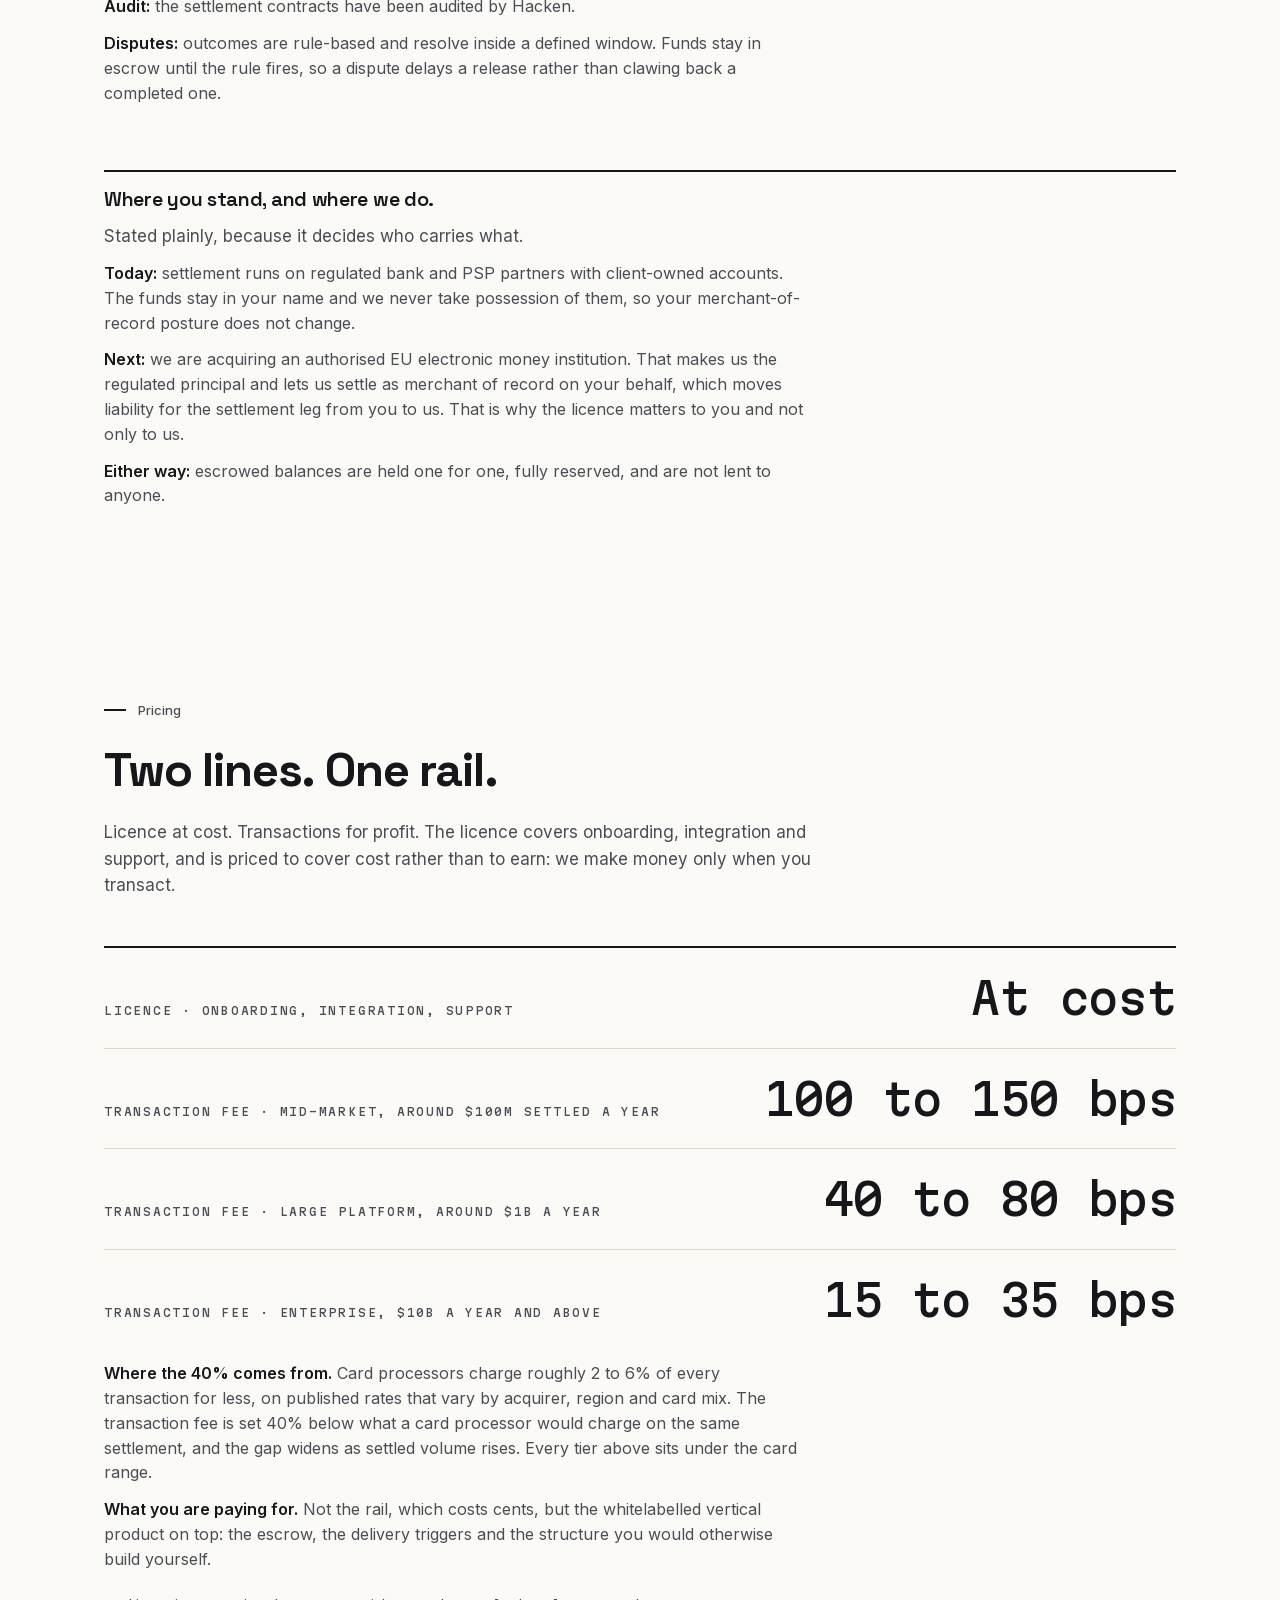
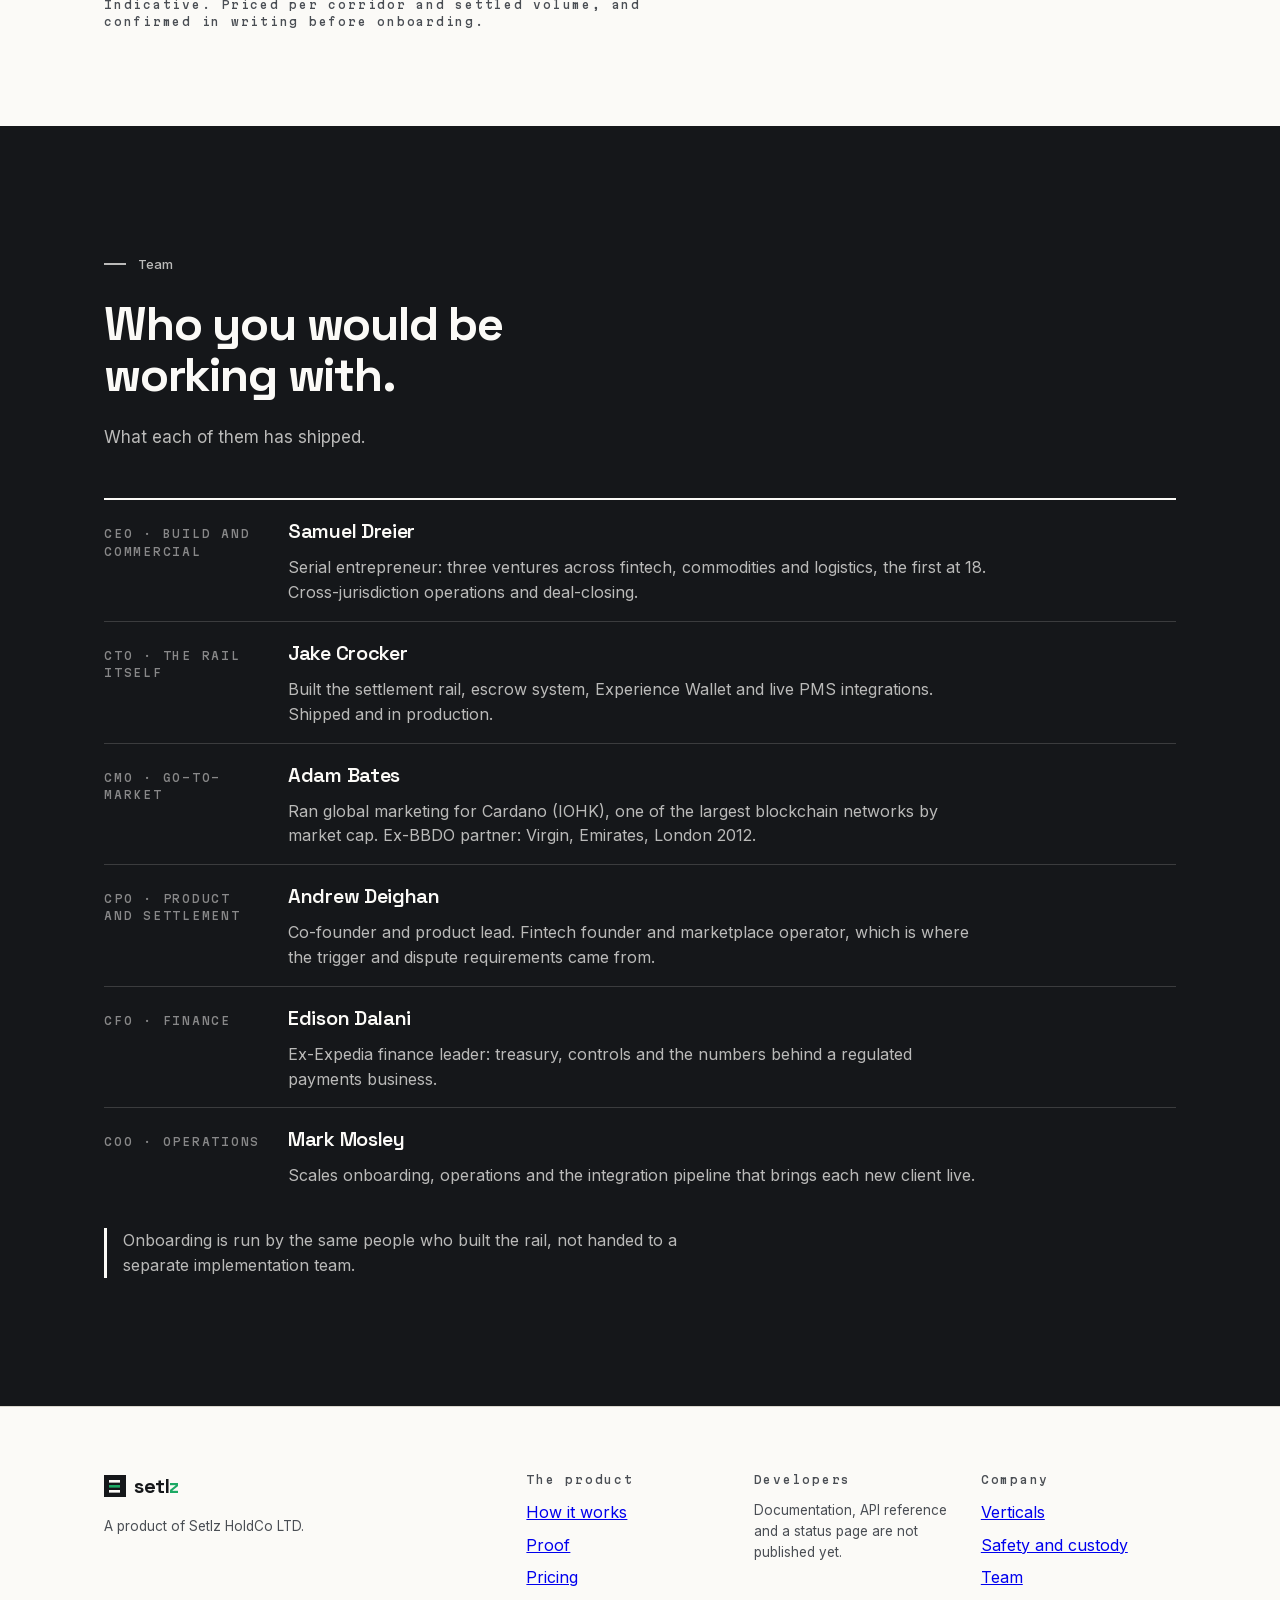
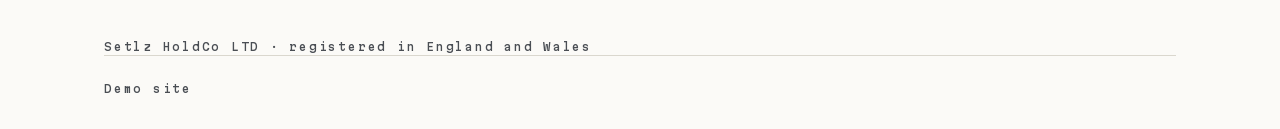
==== commit 92a3f594: "Task 1: hero cost comparison, banded rates on both sides 1a. Eyebrow is now "Stablecoin settlement l" ====
--- a/index.html
+++ b/index.html
@@ -106,11 +106,11 @@
 ============================================================ -->
 <section class="hero tier-primary" id="hero">
   <div class="container">
-    <p class="cc-eyebrow"><span class="cc-eyebrow-rule" aria-hidden="true"></span>Settlement cost, side by side</p>
+    <p class="cc-eyebrow"><span class="cc-eyebrow-rule" aria-hidden="true"></span>Stablecoin settlement layer &middot; costs side by side</p>
 
     <!-- The saving percentage is computed, never hardcoded in copy: it reads
          "Forty" on EU to EU and "Sixty-four" on cross-border. -->
-    <h1 class="hero-h1"><span id="cc-pct-word">Forty</span> percent less to settle the same volume.</h1>
+    <h1 class="hero-h1"><span id="cc-pct-word">Sixty-four</span> percent less to settle the same volume.</h1>
     <p class="hero-sub">Move the volume to yours. The gap between the two bars is money that currently leaves your business as processing cost.</p>
 
     <div class="cc" id="cc">
@@ -123,11 +123,13 @@
           <legend class="cc-legend">Corridor</legend>
           <div class="cc-seg">
             <label class="cc-seg-opt">
-              <input type="radio" name="cc-corridor" value="eu" checked>
+              <input type="radio" name="cc-corridor" value="eu">
               <span>EU to EU</span>
             </label>
             <label class="cc-seg-opt">
-              <input type="radio" name="cc-corridor" value="xb">
+              <!-- Cross-border is the default: the beachhead is APAC to Europe,
+                   so the default must match the corridors the map shows. -->
+              <input type="radio" name="cc-corridor" value="xb" checked>
               <span>Cross-border</span>
             </label>
           </div>
@@ -136,18 +138,18 @@
         <div class="cc-vol">
           <label class="cc-legend" for="cc-volume">Annual settled volume</label>
           <div class="cc-vol-row">
-            <input class="cc-range" type="range" id="cc-volume" min="25" max="250" step="5" value="100">
+            <input class="cc-range" type="range" id="cc-volume" min="25" max="1000" step="5" value="100">
             <output class="cc-vol-out" id="cc-volume-out" for="cc-volume">&euro;100M</output>
           </div>
         </div>
       </div>
 
       <!-- --setlz-w is the single source of truth for the proportion. -->
-      <div class="cc-bars" id="cc-bars" style="--setlz-w: 60%">
+      <div class="cc-bars" id="cc-bars" style="--setlz-w: 35.5556%">
         <div class="cc-row">
           <div class="cc-row-head">
             <span class="cc-row-label">Incumbent rails</span>
-            <span class="cc-amt" id="cc-inc-amt">&euro;2,500,000</span>
+            <span class="cc-amt" id="cc-inc-amt">&euro;4,500,000</span>
           </div>
           <div class="cc-track"><span class="cc-fill cc-fill-inc" id="cc-inc-fill"></span></div>
         </div>
@@ -155,7 +157,7 @@
         <div class="cc-row">
           <div class="cc-row-head">
             <span class="cc-row-label"><span data-brand>Setlz</span></span>
-            <span class="cc-amt" id="cc-setlz-amt">&euro;1,500,000</span>
+            <span class="cc-amt" id="cc-setlz-amt">&euro;1,600,000</span>
           </div>
           <div class="cc-track"><span class="cc-fill cc-fill-setlz" id="cc-setlz-fill"></span></div>
         </div>
@@ -167,13 +169,19 @@
           <div class="cc-bracket is-shown" id="cc-bracket" aria-hidden="true"></div>
           <div class="cc-saving is-shown" id="cc-saving">
             <span class="cc-saving-label">Back to your margin</span>
-            <span class="cc-saving-amt" id="cc-saving-amt">&euro;1,000,000</span>
-            <span class="cc-cume is-shown" id="cc-cume">Over three years <strong id="cc-cume-amt">&euro;3,000,000</strong></span>
+            <span class="cc-saving-amt" id="cc-saving-amt">&euro;2,900,000</span>
+            <span class="cc-cume is-shown" id="cc-cume">Over three years <strong id="cc-cume-amt">&euro;8,700,000</strong></span>
           </div>
         </div>
       </div>
 
-      <p class="cc-note">Incumbent processing at 2.50% of volume, the <strong>bottom</strong> of the 2 to 6% band that card and correspondent-banking rates fall in (World Bank, BIS 2026). The low end is deliberate: a head of payments knows their own effective rate precisely, so widening the gap with a flattering anchor would only cost us the meeting. Cross-border adds an FX leg, 2.00% against the 1 to 4% typically hidden in the exchange rate, against our 0.10% spread on deep pools. <span data-brand>Setlz</span> is shown at 1.50%, our mid-market tier: larger platforms pay less than this, so nothing here is a universal rate. The licence is charged at cost.</p>
+      <!-- At a billion euro a reader asks what they are being compared
+           against. Naming the incumbent assumption at the CURRENT volume
+           pre-empts the objection instead of waiting for it. Computed, never
+           written: it moves with the slider. -->
+      <p class="cc-assume" id="cc-assume"></p>
+
+      <p class="cc-note">Card and correspondent-banking rates fall in a 2 to 6% band (World Bank, BIS 2026), and the incumbent figure used here sits at the conservative end of it at every volume. That is deliberate: a head of payments knows their own effective rate precisely, so widening the gap with a flattering anchor would only cost us the meeting. Cross-border adds an FX leg on both sides, against the 1 to 4% typically hidden in the exchange rate. <strong>Both sides tier down with settled volume</strong>, because incumbent pricing does too; holding theirs flat while ours falls would inflate the gap. Our own rate at any volume is set by the tiered table in <a href="#pricing">Pricing</a>. The licence is charged at cost.</p>
 
       <div class="sr-only" aria-live="polite" id="cc-live"></div>
     </div>
--- a/styles.css
+++ b/styles.css
@@ -1008,6 +1008,19 @@
 }
 .cc-cume.is-shown { opacity: 1; }
 .cc-cume strong { color: var(--ink); font-weight: var(--mono-row-strong-w); }
+
+/* Names the incumbent assumption at the CURRENT volume, so the comparison
+   states what it is measured against instead of waiting to be asked. */
+.cc-assume {
+  margin-top: var(--space-5);
+  font-family: var(--font-mono);
+  font-size: var(--mono-label);
+  letter-spacing: var(--mono-label-track);
+  line-height: var(--lh-snug);
+  color: var(--ink-soft);
+  font-variant-numeric: tabular-nums;
+  font-feature-settings: "tnum" 1;
+}
 
 .cc-note {
   margin-top: var(--space-6);
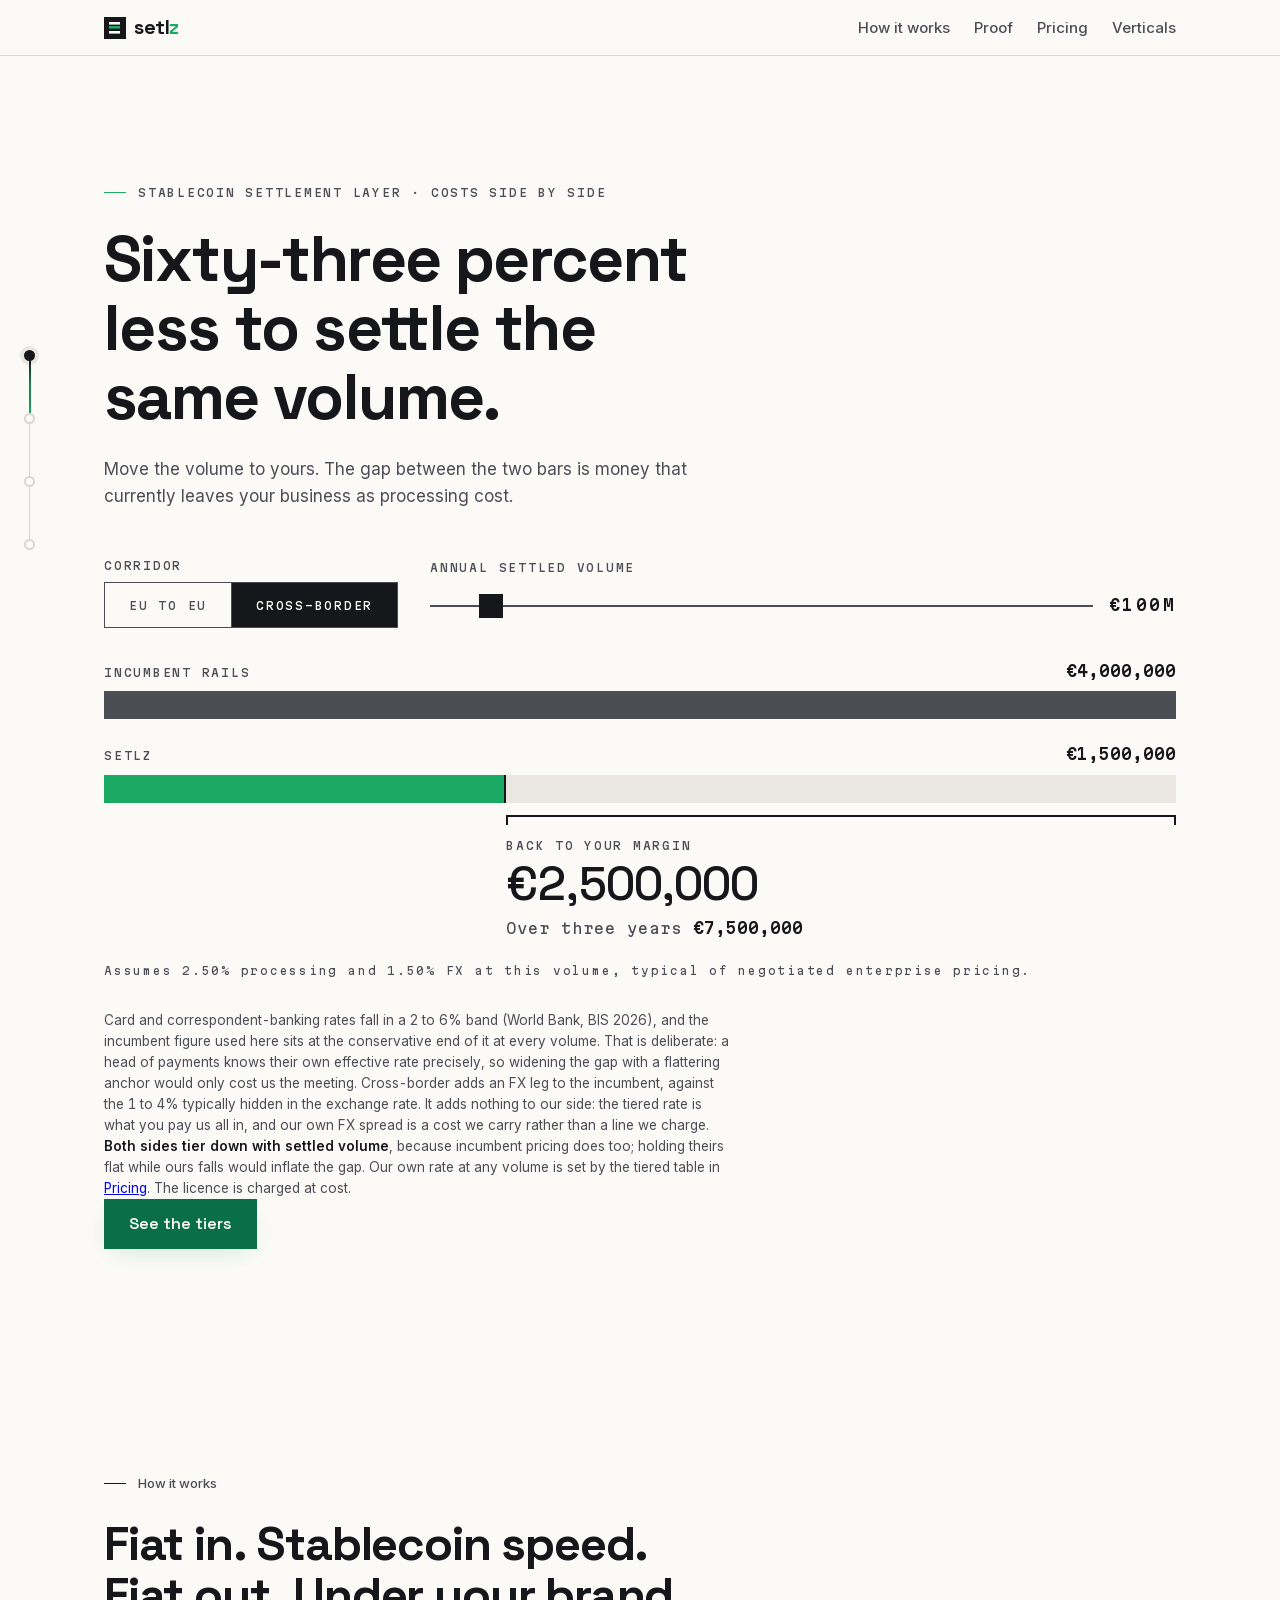
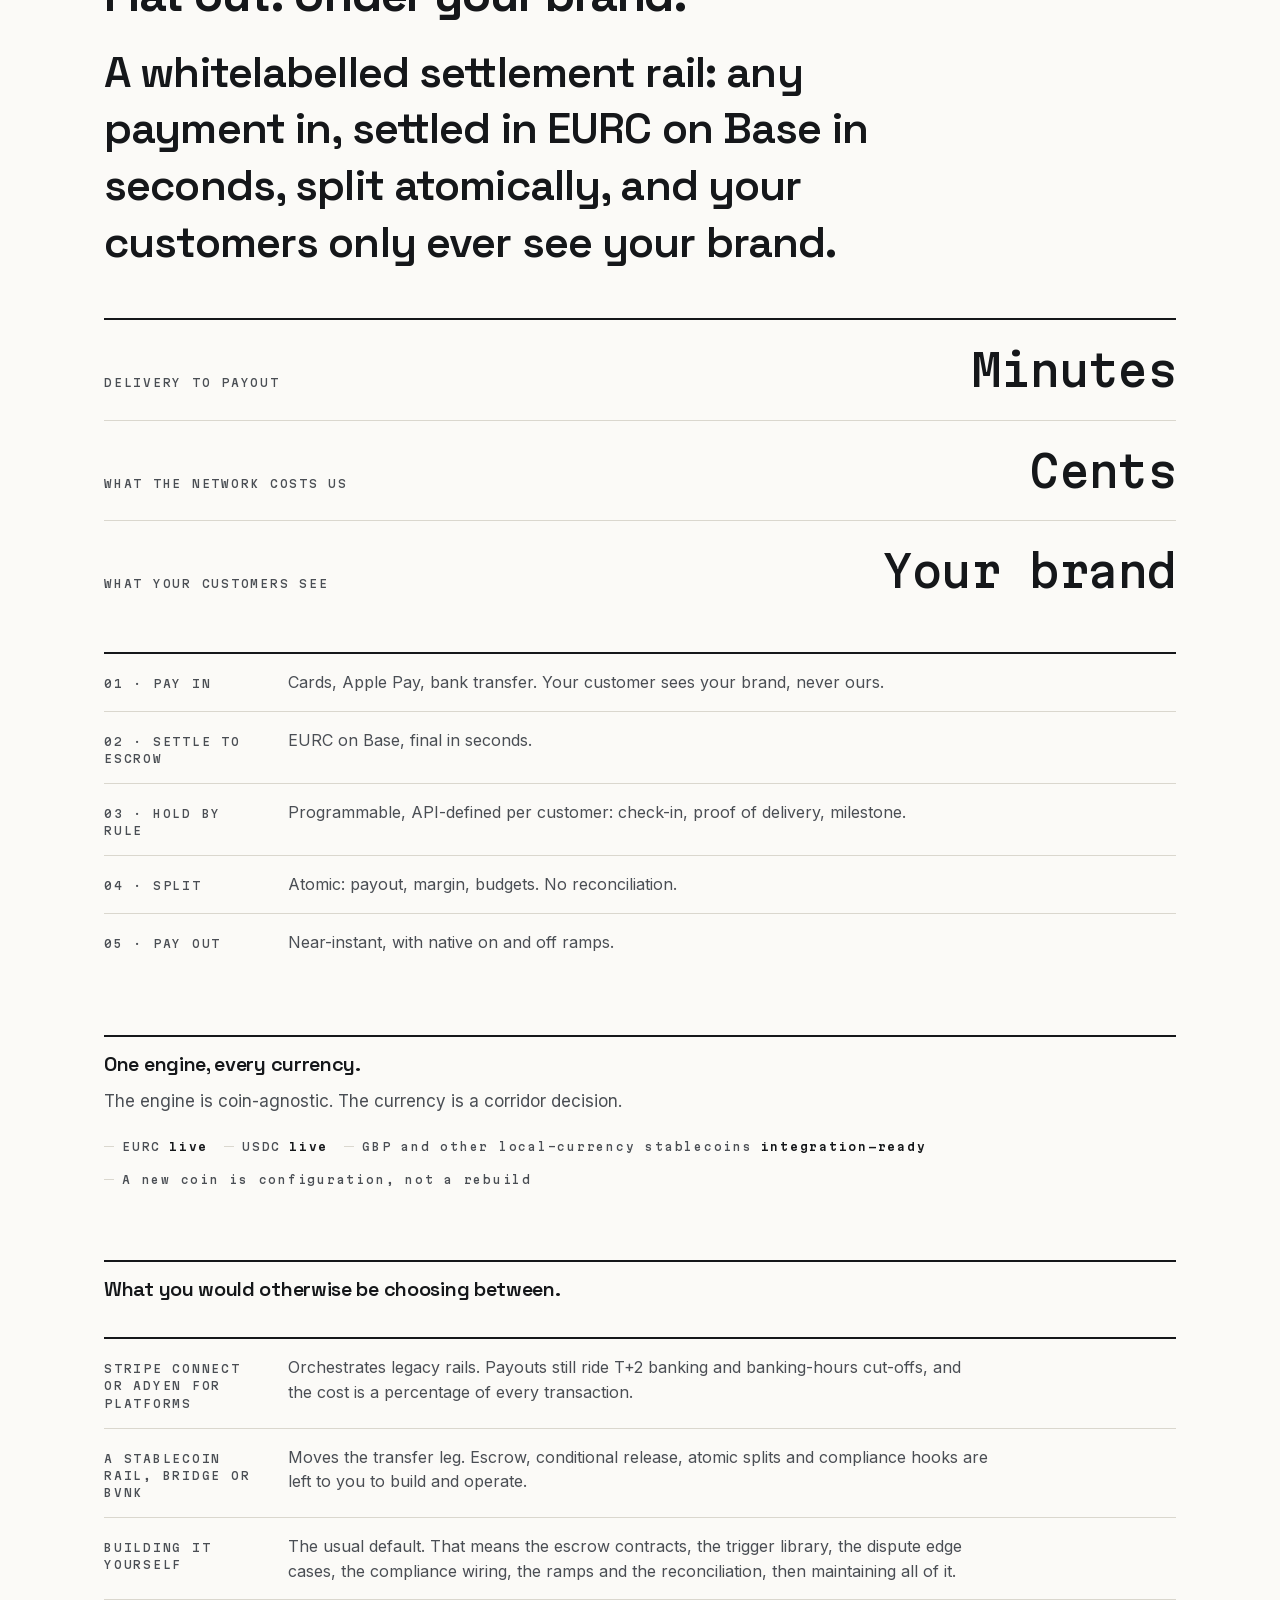
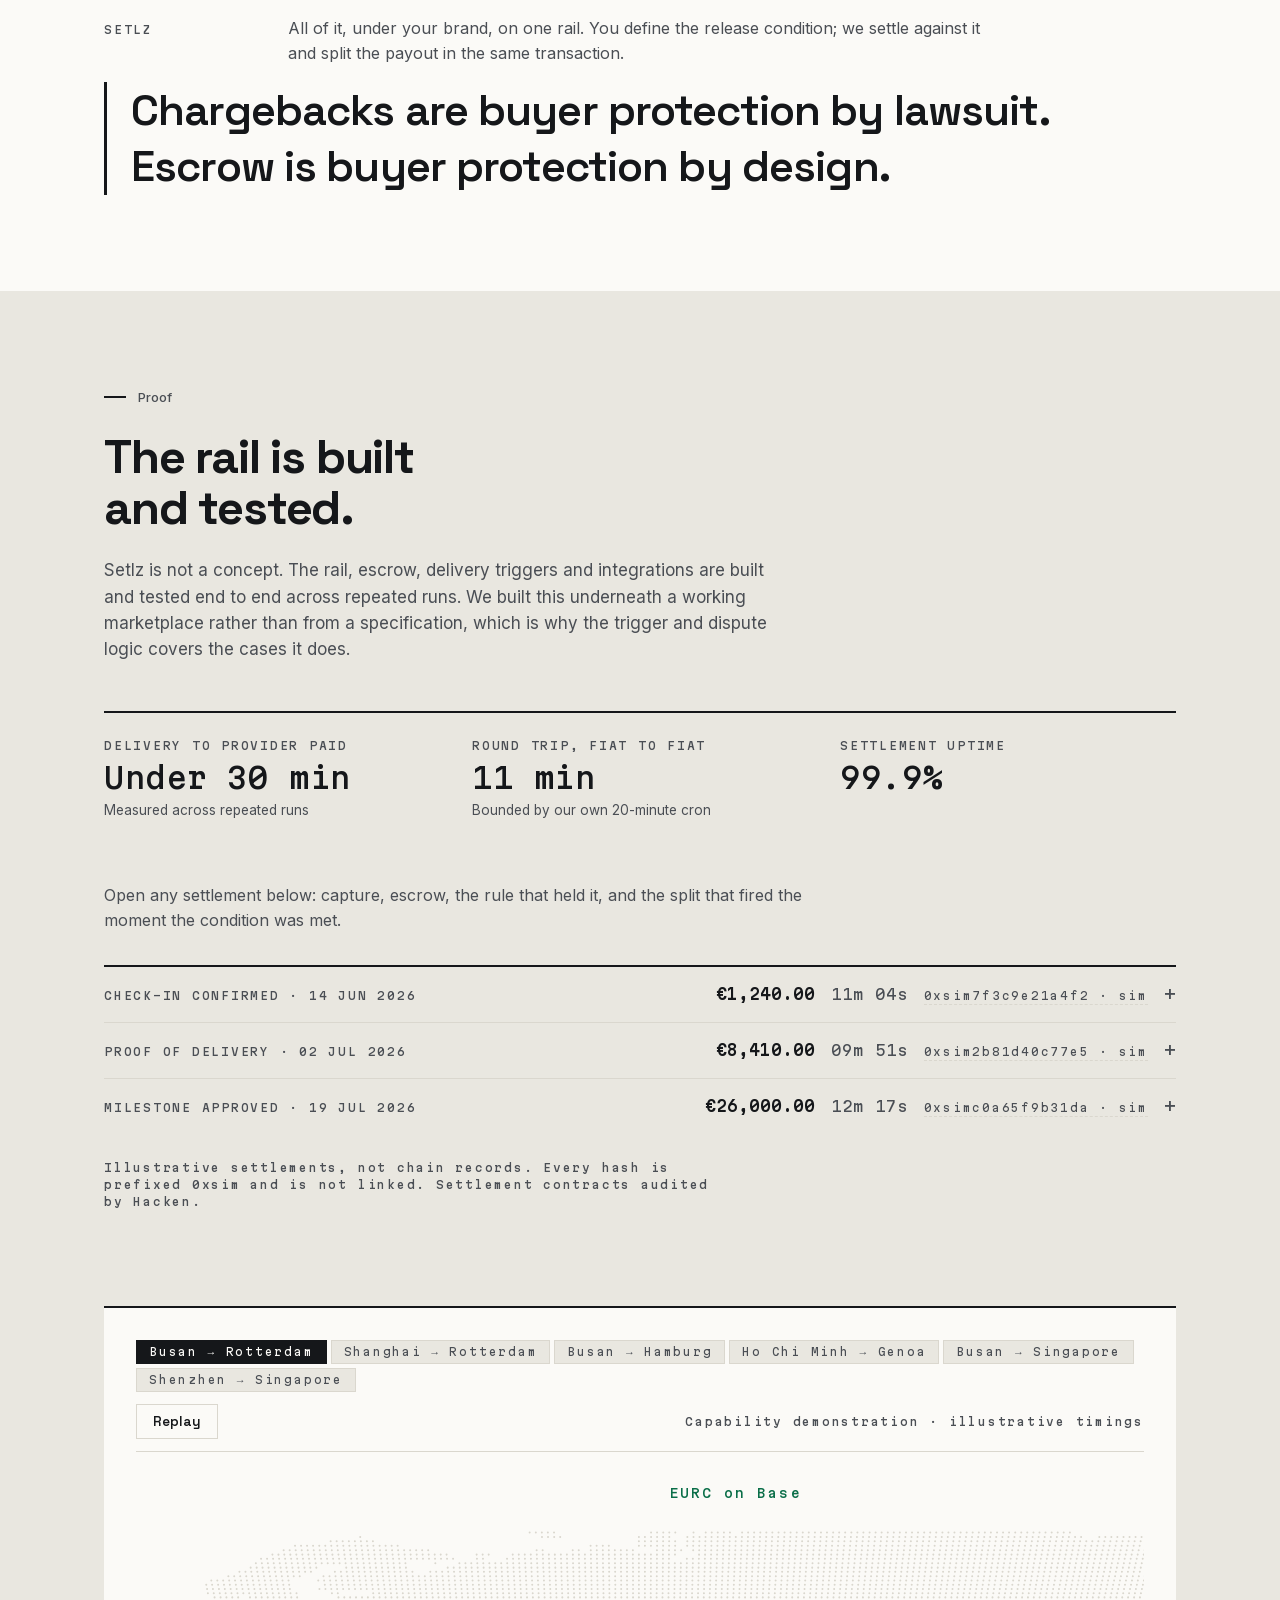
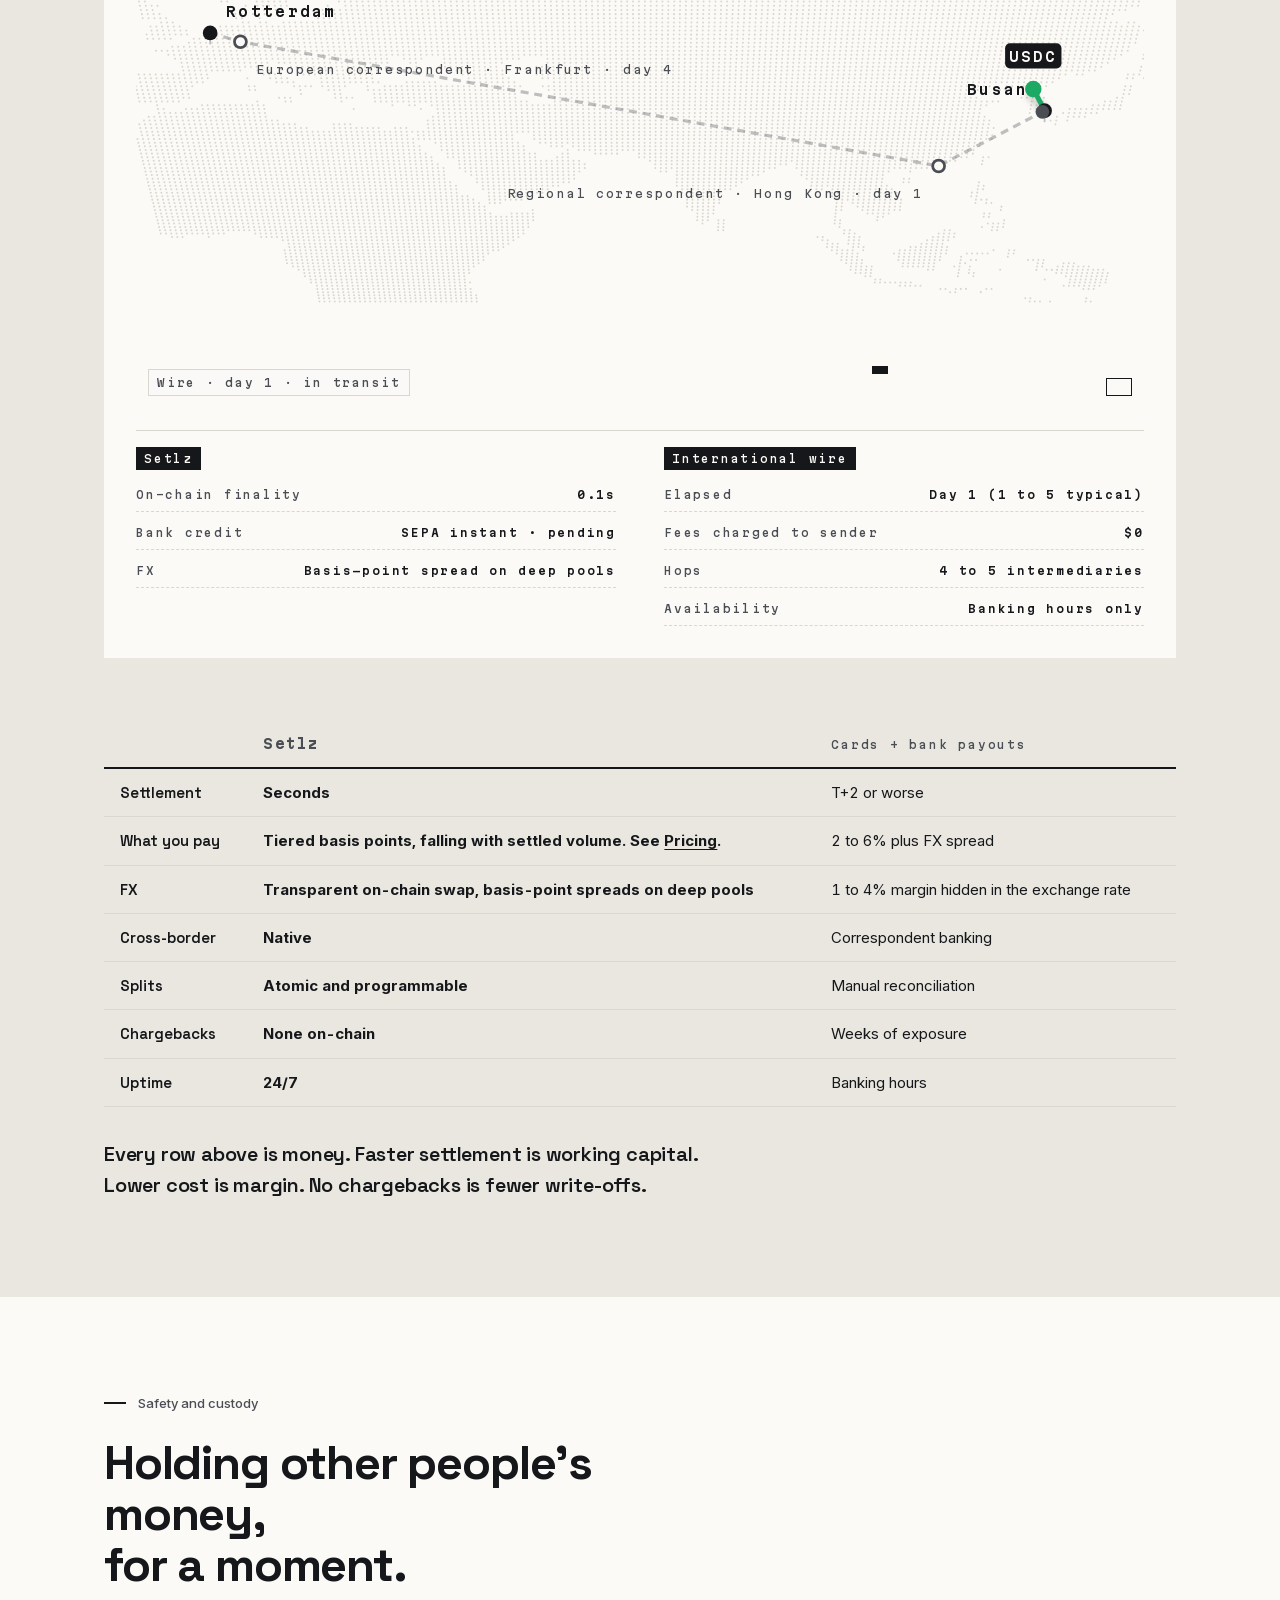
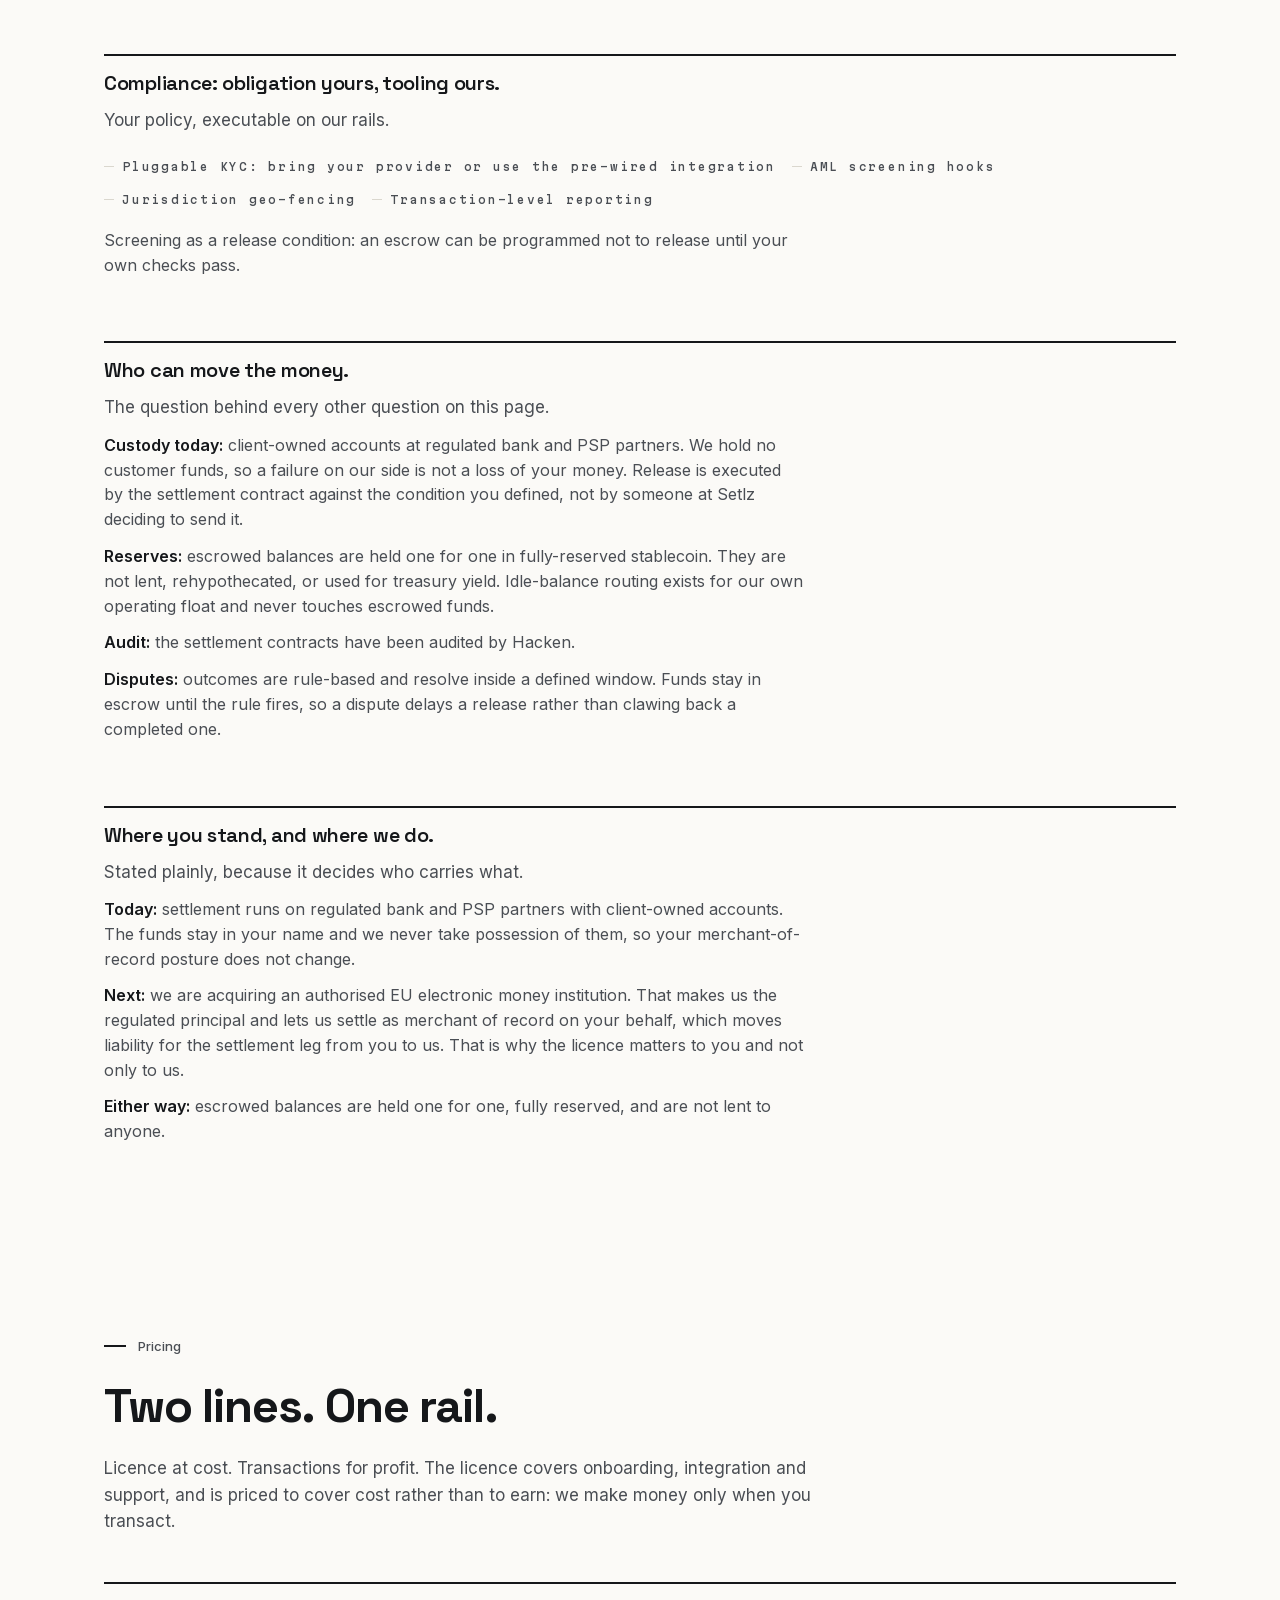
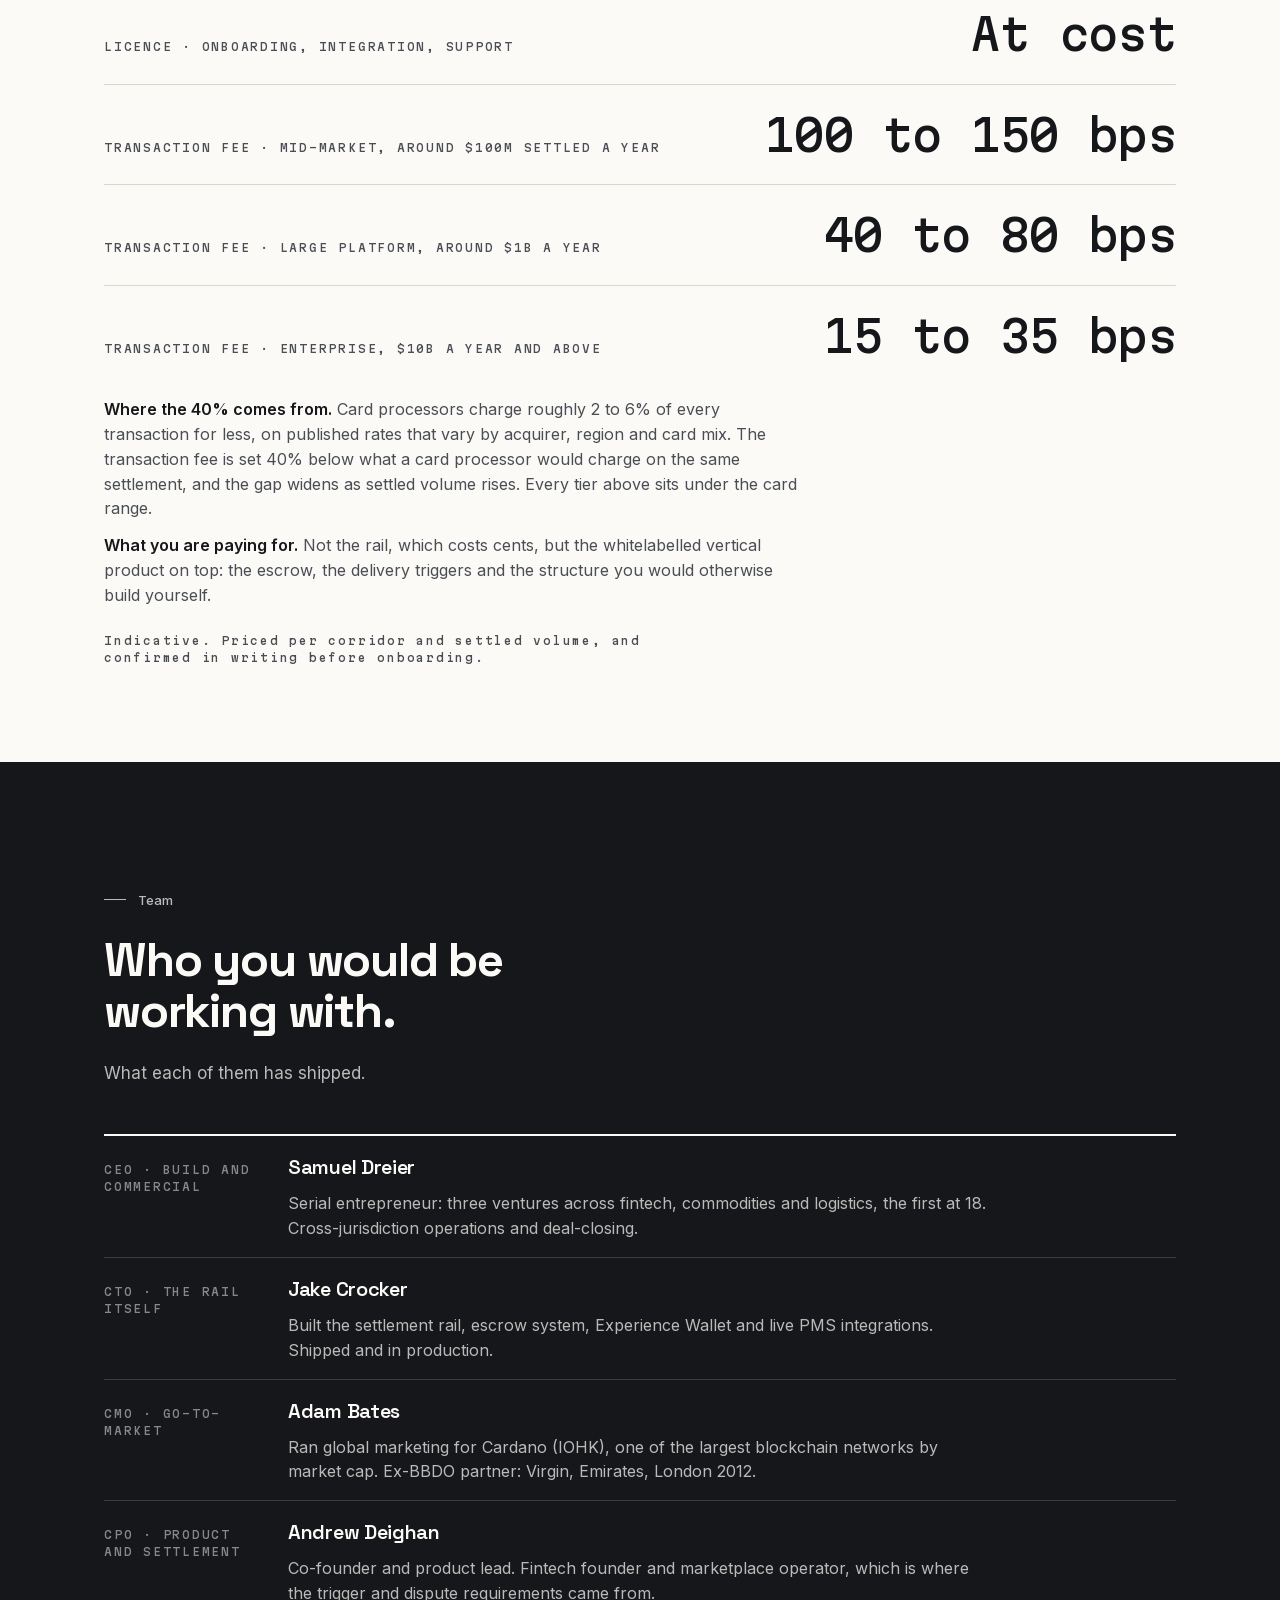
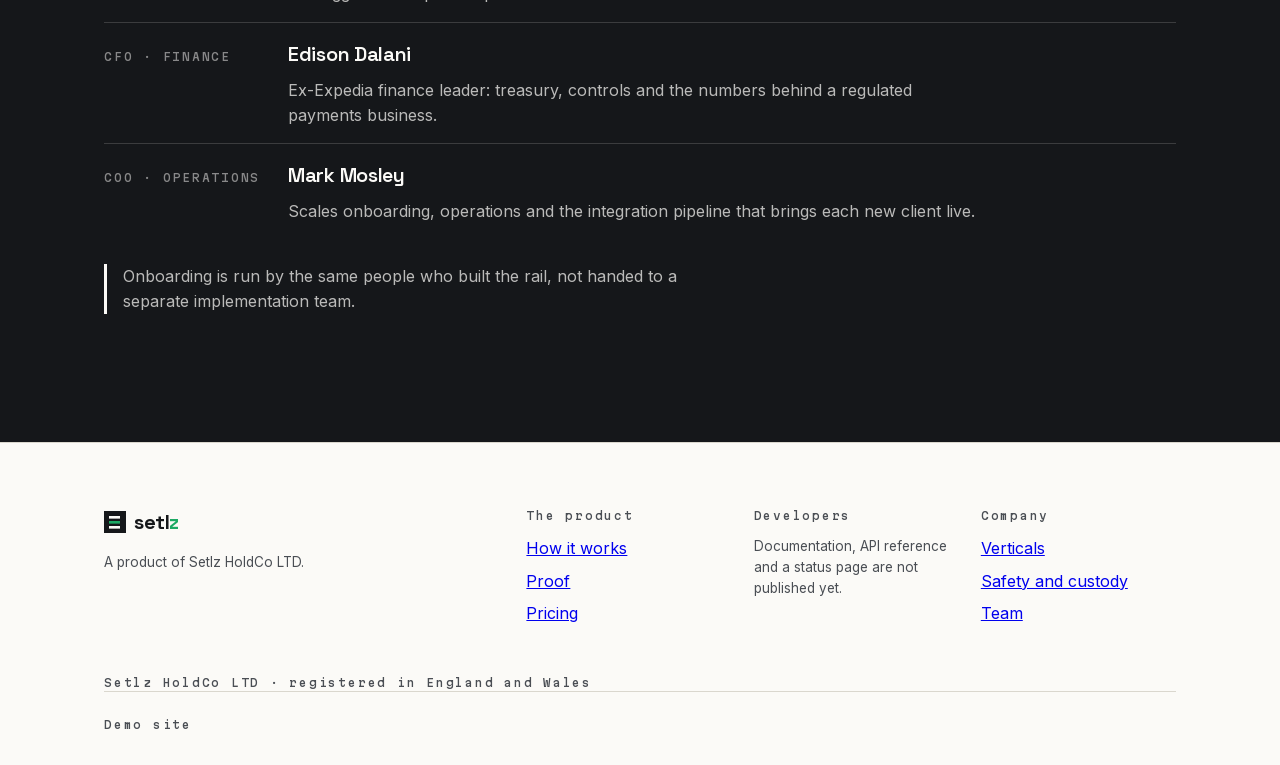
==== commit a89e936a: "Setlz FX is our cost, not a charge: set to 0 and open the gate The hero was refusing to draw because" ====
--- a/index.html
+++ b/index.html
@@ -110,7 +110,7 @@
 
     <!-- The saving percentage is computed, never hardcoded in copy: it reads
          "Forty" on EU to EU and "Sixty-four" on cross-border. -->
-    <h1 class="hero-h1"><span id="cc-pct-word">Sixty-four</span> percent less to settle the same volume.</h1>
+    <h1 class="hero-h1"><span id="cc-pct-word">Sixty-three</span> percent less to settle the same volume.</h1>
     <p class="hero-sub">Move the volume to yours. The gap between the two bars is money that currently leaves your business as processing cost.</p>
 
     <div class="cc" id="cc">
@@ -145,11 +145,11 @@
       </div>
 
       <!-- --setlz-w is the single source of truth for the proportion. -->
-      <div class="cc-bars" id="cc-bars" style="--setlz-w: 35.5556%">
+      <div class="cc-bars" id="cc-bars" style="--setlz-w: 37.5%">
         <div class="cc-row">
           <div class="cc-row-head">
             <span class="cc-row-label">Incumbent rails</span>
-            <span class="cc-amt" id="cc-inc-amt">&euro;4,500,000</span>
+            <span class="cc-amt" id="cc-inc-amt">&euro;4,000,000</span>
           </div>
           <div class="cc-track"><span class="cc-fill cc-fill-inc" id="cc-inc-fill"></span></div>
         </div>
@@ -169,8 +169,8 @@
           <div class="cc-bracket is-shown" id="cc-bracket" aria-hidden="true"></div>
           <div class="cc-saving is-shown" id="cc-saving">
             <span class="cc-saving-label">Back to your margin</span>
-            <span class="cc-saving-amt" id="cc-saving-amt">&euro;2,900,000</span>
-            <span class="cc-cume is-shown" id="cc-cume">Over three years <strong id="cc-cume-amt">&euro;8,700,000</strong></span>
+            <span class="cc-saving-amt" id="cc-saving-amt">&euro;2,500,000</span>
+            <span class="cc-cume is-shown" id="cc-cume">Over three years <strong id="cc-cume-amt">&euro;7,500,000</strong></span>
           </div>
         </div>
       </div>
@@ -181,7 +181,7 @@
            written: it moves with the slider. -->
       <p class="cc-assume" id="cc-assume"></p>
 
-      <p class="cc-note">Card and correspondent-banking rates fall in a 2 to 6% band (World Bank, BIS 2026), and the incumbent figure used here sits at the conservative end of it at every volume. That is deliberate: a head of payments knows their own effective rate precisely, so widening the gap with a flattering anchor would only cost us the meeting. Cross-border adds an FX leg on both sides, against the 1 to 4% typically hidden in the exchange rate. <strong>Both sides tier down with settled volume</strong>, because incumbent pricing does too; holding theirs flat while ours falls would inflate the gap. Our own rate at any volume is set by the tiered table in <a href="#pricing">Pricing</a>. The licence is charged at cost.</p>
+      <p class="cc-note">Card and correspondent-banking rates fall in a 2 to 6% band (World Bank, BIS 2026), and the incumbent figure used here sits at the conservative end of it at every volume. That is deliberate: a head of payments knows their own effective rate precisely, so widening the gap with a flattering anchor would only cost us the meeting. Cross-border adds an FX leg to the incumbent, against the 1 to 4% typically hidden in the exchange rate. It adds nothing to our side: the tiered rate is what you pay us all in, and our own FX spread is a cost we carry rather than a line we charge. <strong>Both sides tier down with settled volume</strong>, because incumbent pricing does too; holding theirs flat while ours falls would inflate the gap. Our own rate at any volume is set by the tiered table in <a href="#pricing">Pricing</a>. The licence is charged at cost.</p>
 
       <div class="sr-only" aria-live="polite" id="cc-live"></div>
     </div>
--- a/styles.css
+++ b/styles.css
@@ -1427,19 +1427,44 @@
   letter-spacing: var(--mono-label-track);
 }
 
+/* Names the Setlz line on every corridor, not just the ones that flip coin. */
+.wm-arc-label {
+  fill: var(--signal-deep);
+  font-family: var(--font-mono);
+  font-weight: var(--mono-label-w);
+  letter-spacing: var(--mono-label-track);
+}
+
+/* No glow, and note the raw rgba this carried was the only one left outside
+   :root. Task 3 replaces it with a real projected contact shadow. */
+/* Contact shadow: the arc's own geodesic, flat on the plane. Blurred and
+   low-opacity, opacity set per corridor in JS from the arc's apex. */
+.wm-arc-shadow {
+  stroke: var(--ink);
+  fill: none;
+  stroke-linecap: round;
+  filter: blur(2px);
+}
+.wm-drop { stroke: var(--ink); opacity: 0.25; }
+
 .wm-arc-trail {
   stroke: var(--signal);
   fill: none;
   stroke-linecap: round;
-  filter: drop-shadow(0 0 3px rgba(21, 23, 26, 0.45));
-}
-
-.wm-wire-path { stroke: var(--mist); fill: none; }
+}
+
+/* The legacy route is #4A4E54 per the brief. It was --mist, 1.19:1 on paper,
+   which made the undrawn route effectively invisible and left the
+   reduced-motion "both paths complete" state showing only the Setlz arc.
+   Base at reduced opacity, trail solid, so the same colour carries both the
+   route and the progress along it. */
+.wm-wire-path { stroke: var(--ink-soft); opacity: 0.35; fill: none; }
 .wm-wire-trail { stroke: var(--ink-soft); fill: none; }
 .wm-wire-node { fill: var(--paper); stroke: var(--ink-soft); }
 .wm-wire-label { font-family: var(--font-mono); fill: var(--ink-soft); letter-spacing: var(--mono-label-track); }
 
-.wm-pulse-setlz { fill: var(--signal); filter: drop-shadow(0 0 5px var(--signal-hi)); }
+/* No glow: the shared constraints forbid it, and it was the only one left. */
+.wm-pulse-setlz { fill: var(--signal); }
 .wm-pulse-wire { fill: var(--ink-soft); }
 
 .wm-badge-rect { fill: var(--ink); rx: 3px; }
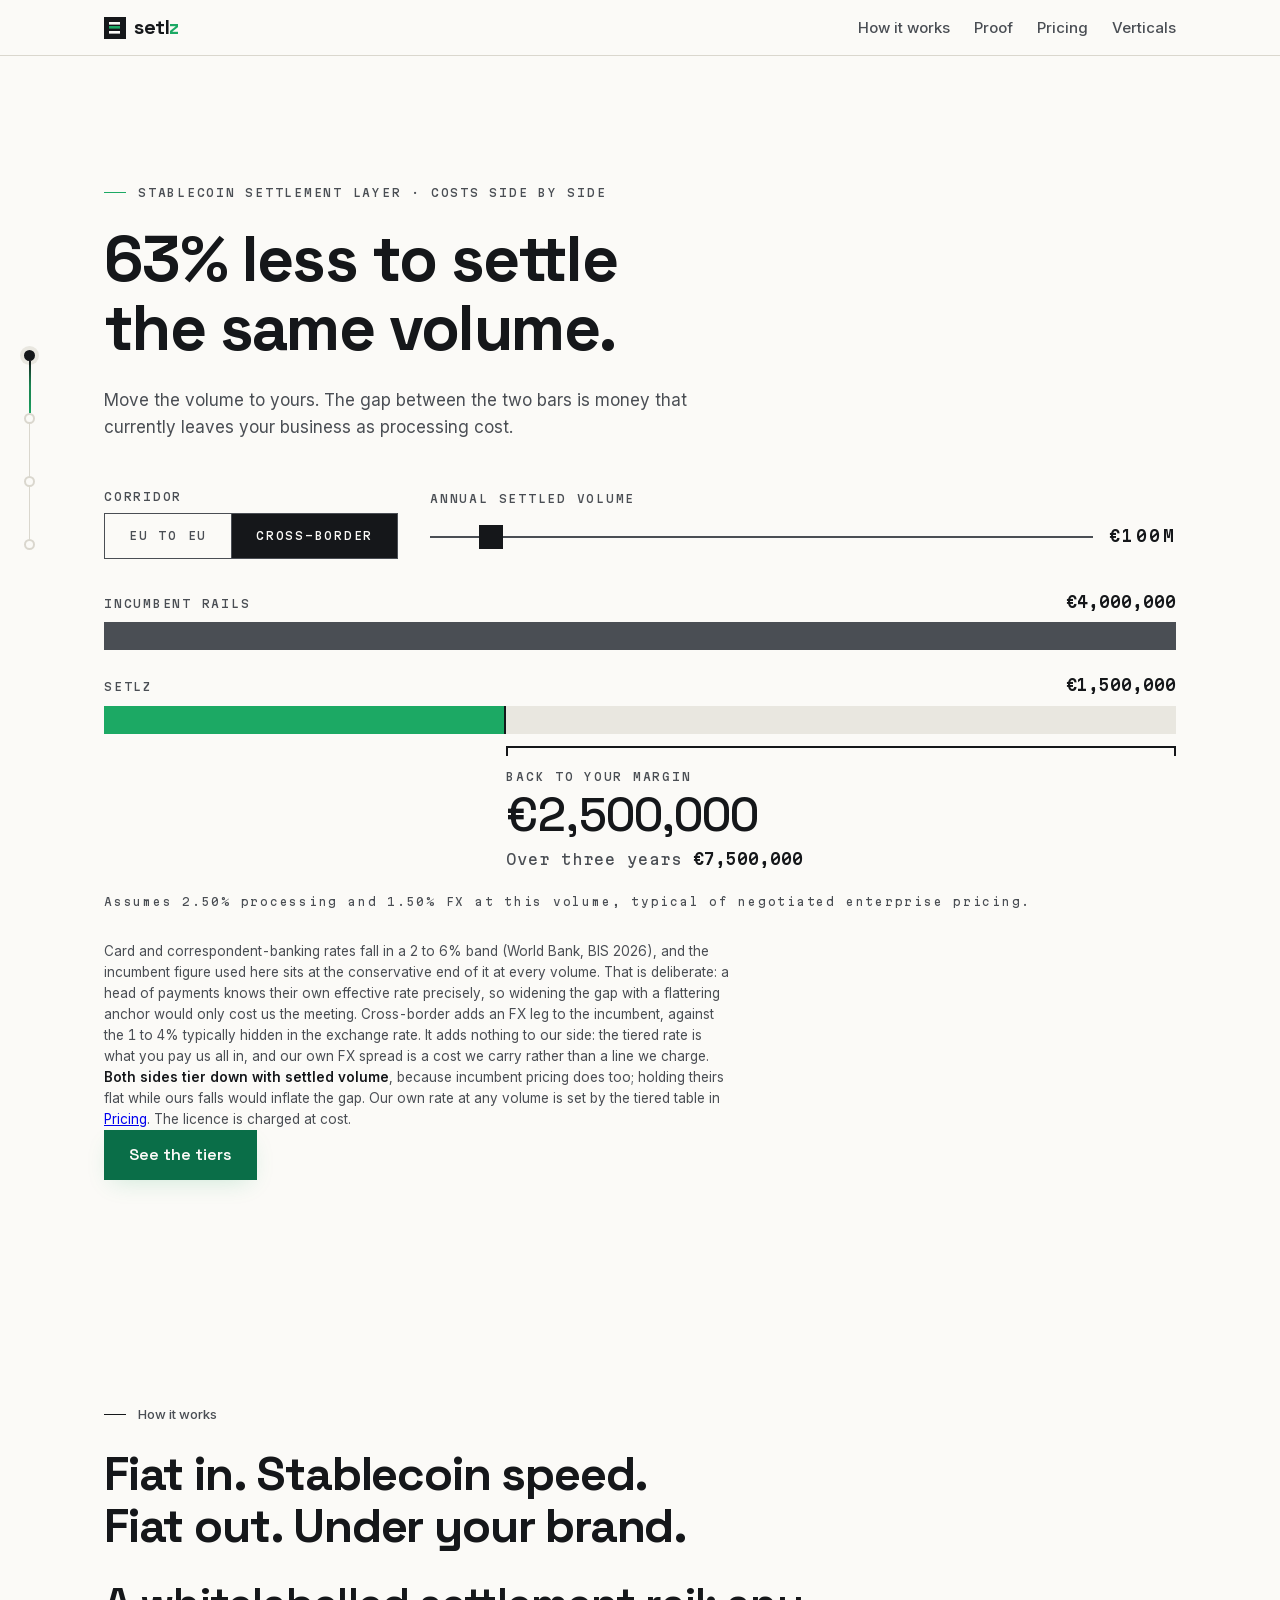
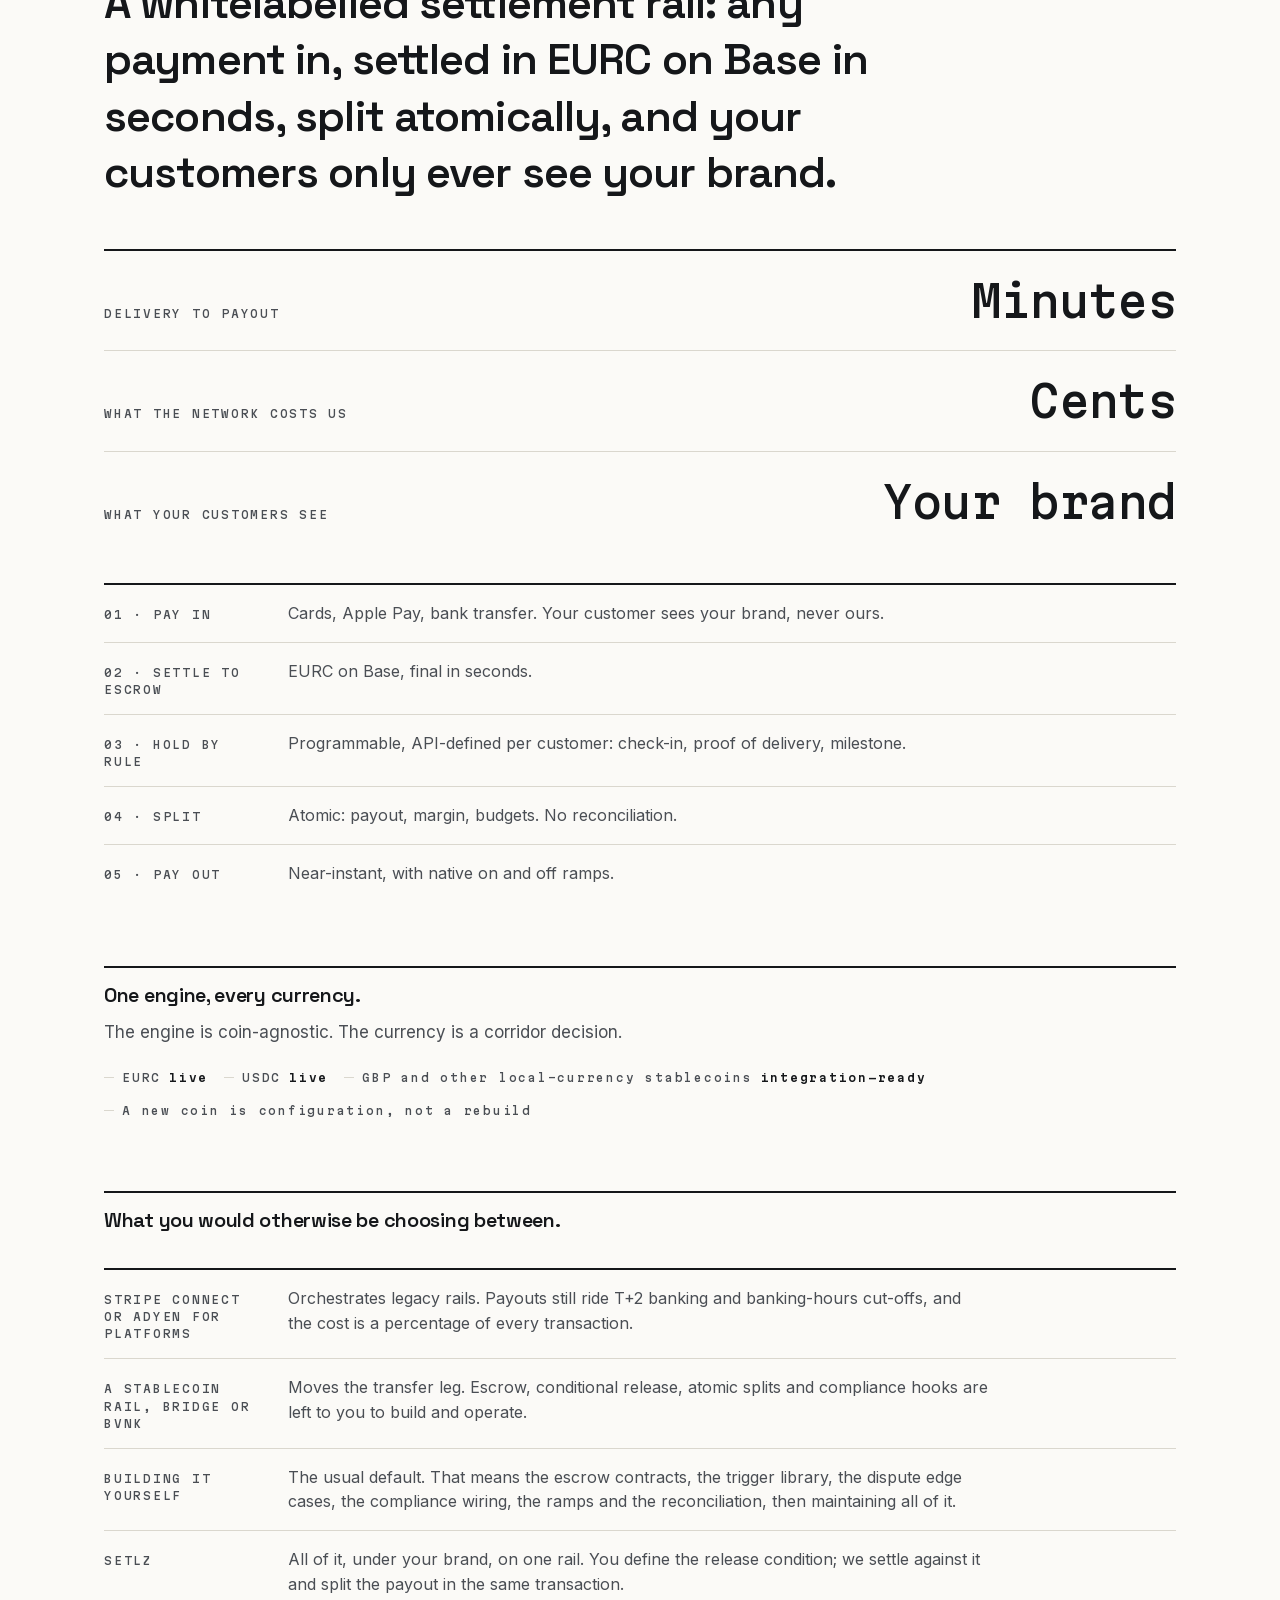
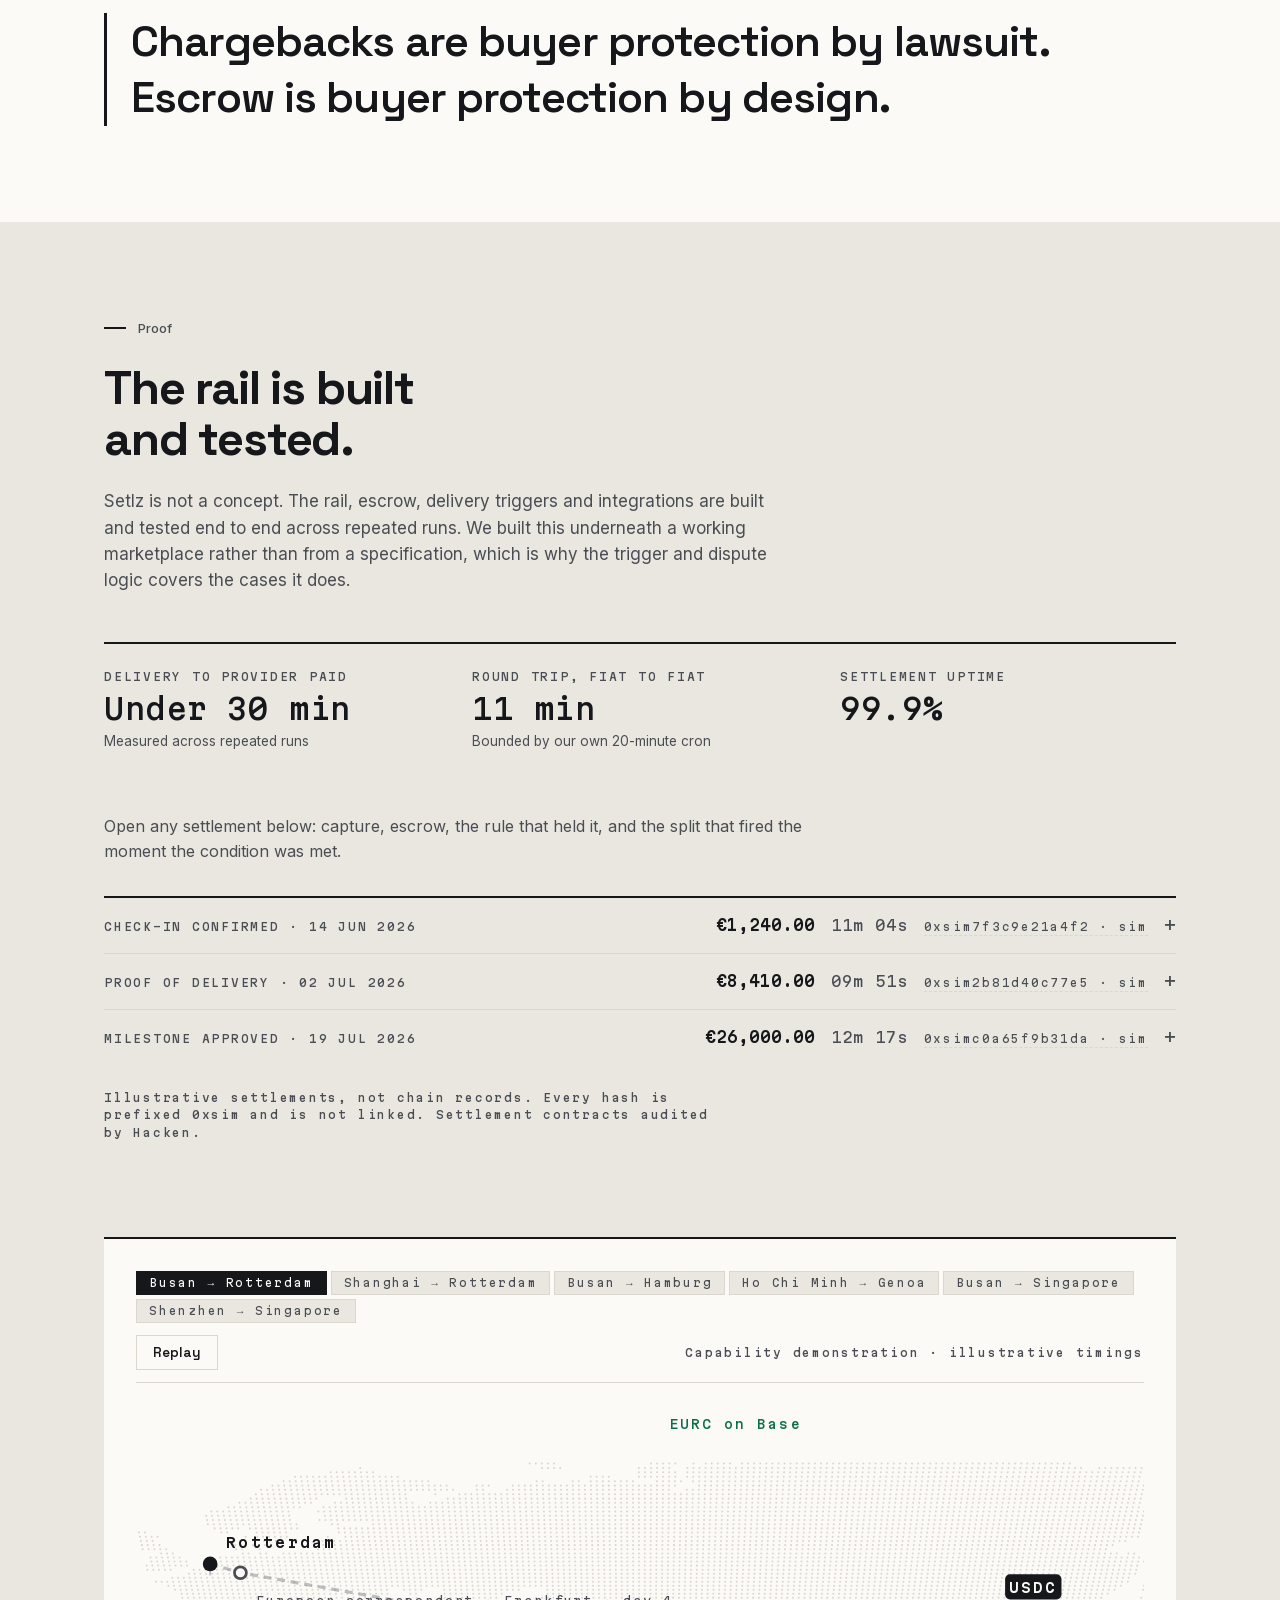
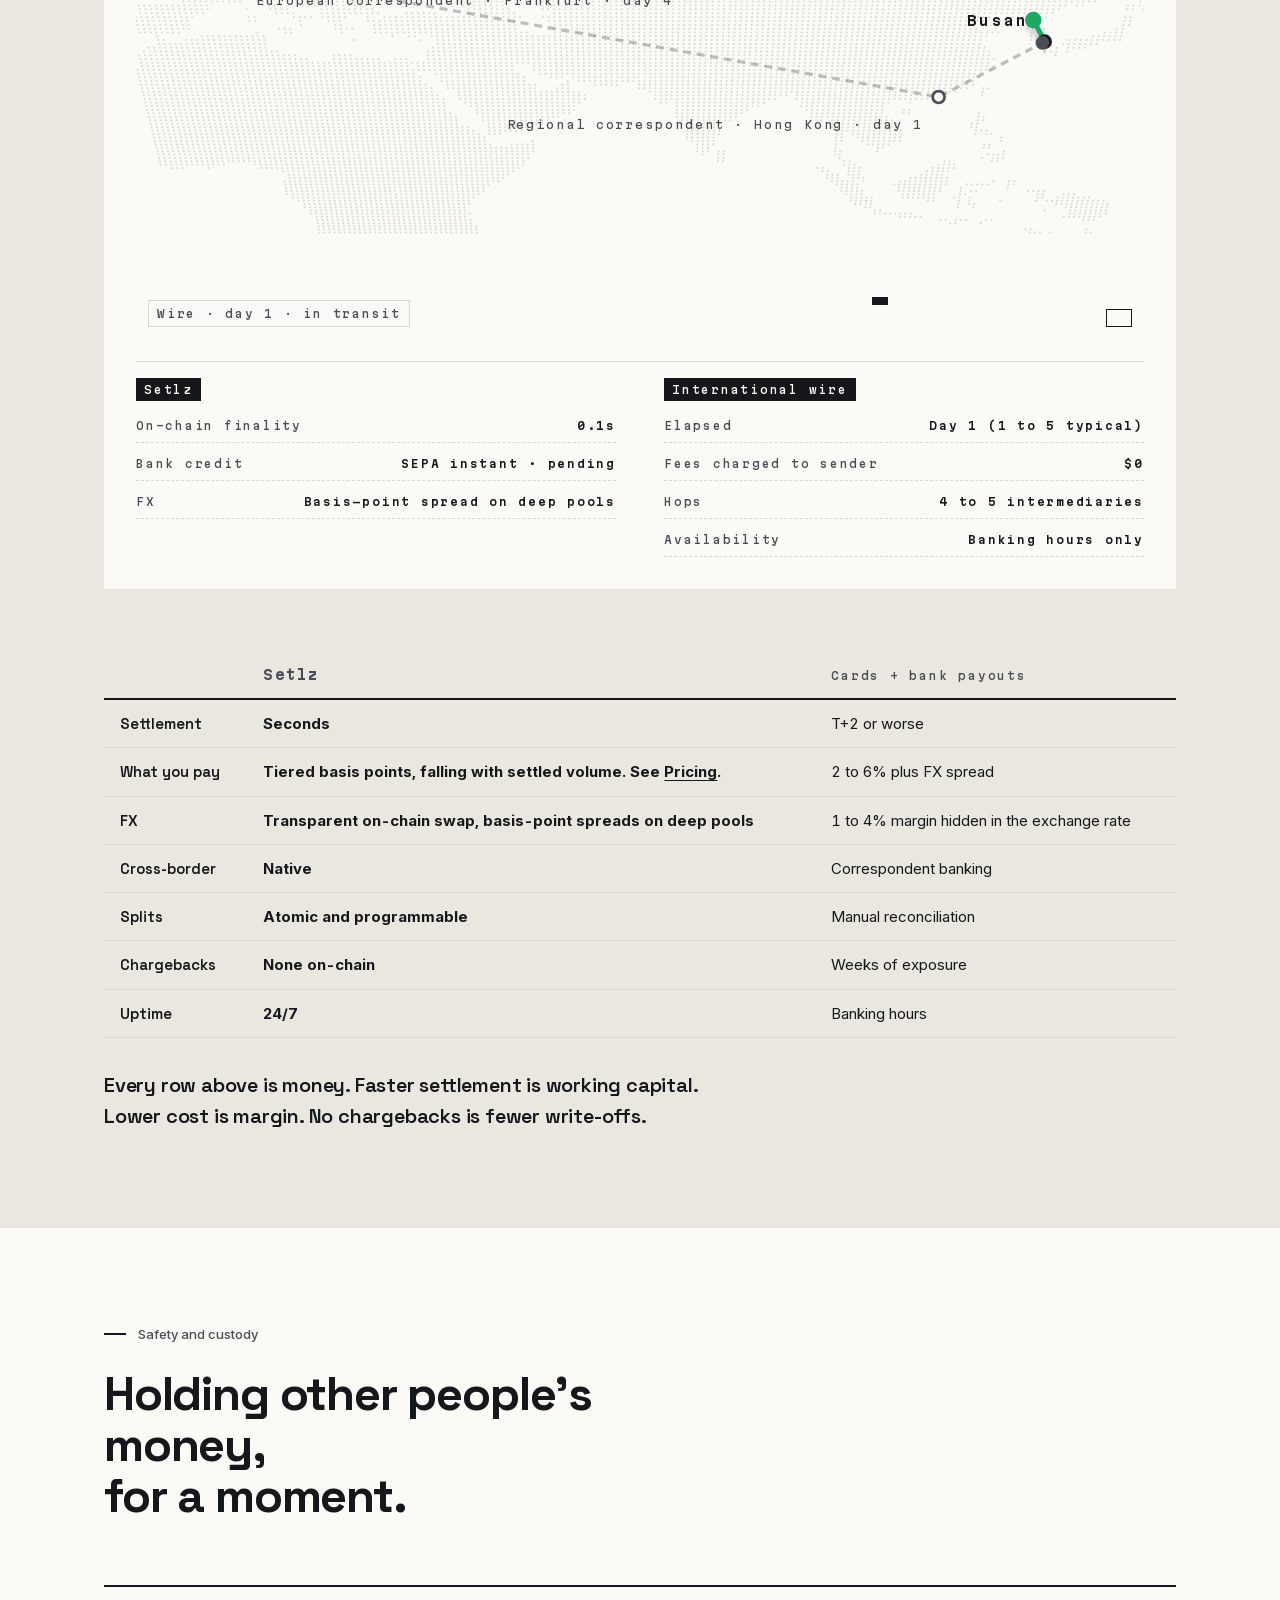
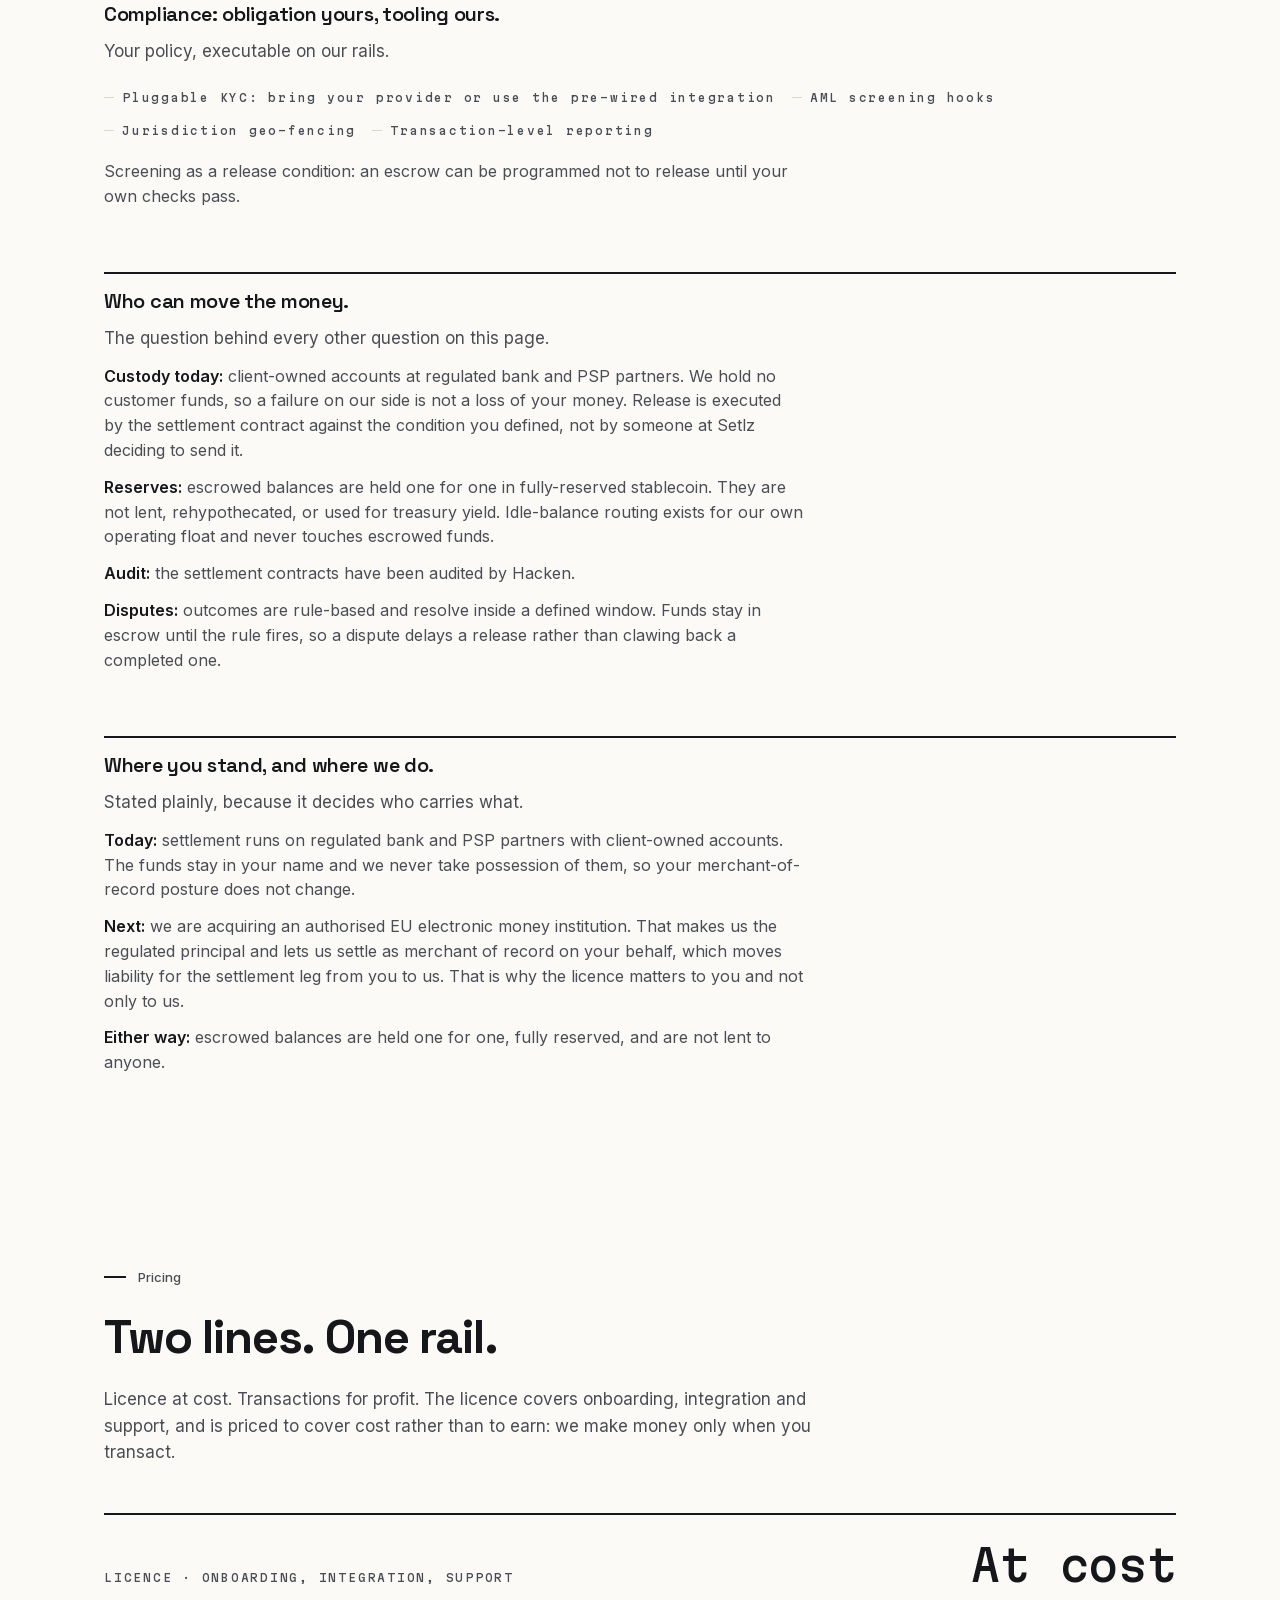
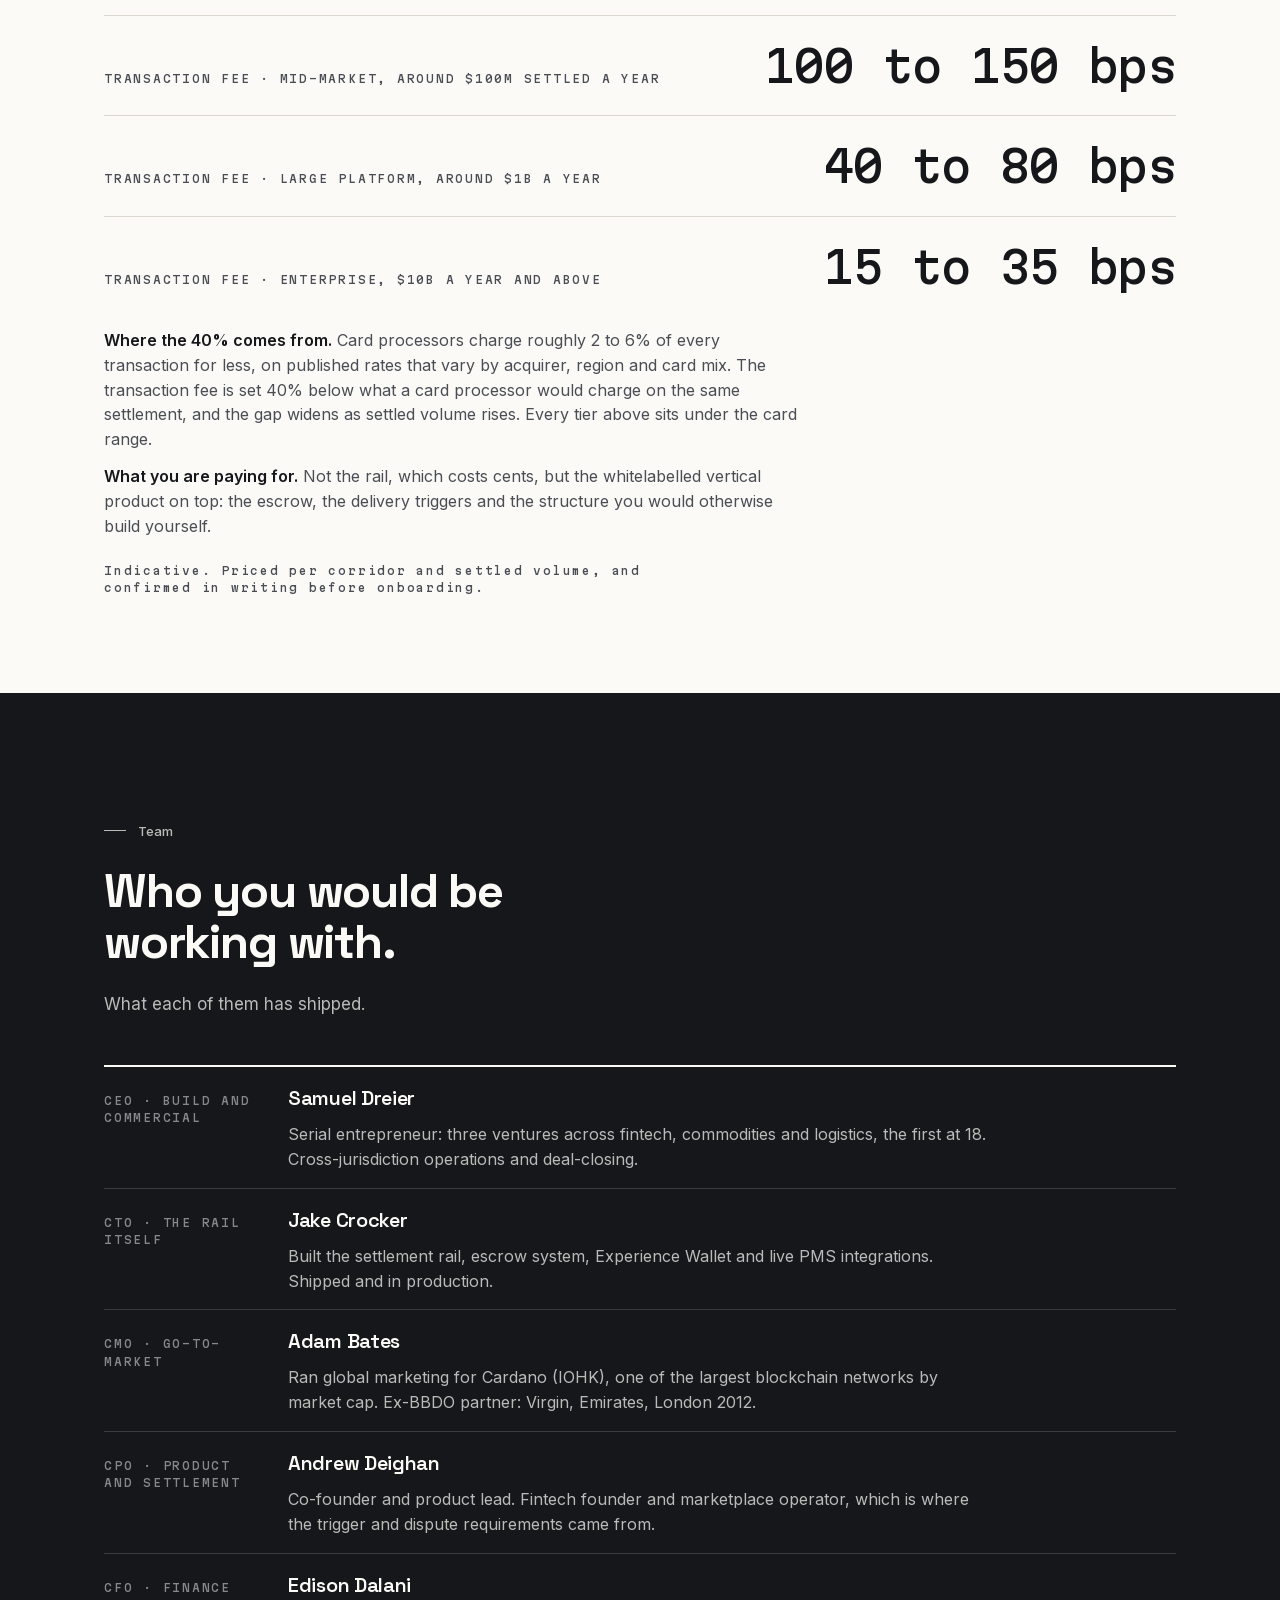
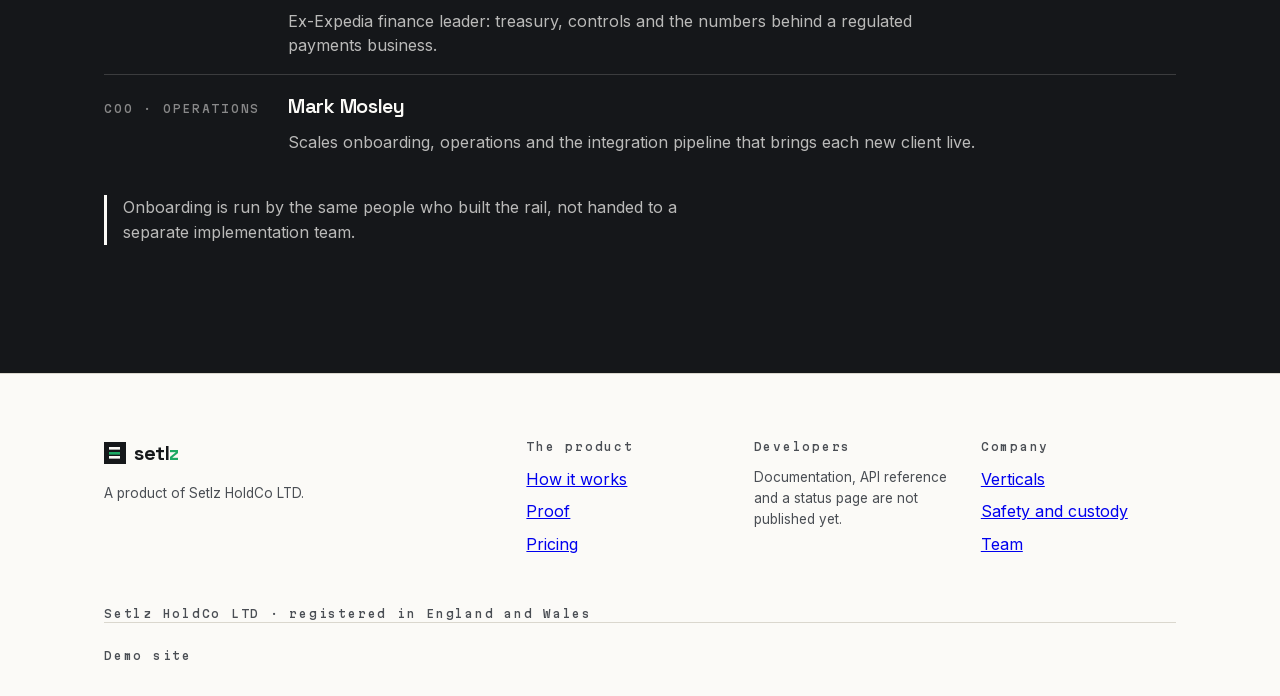
==== commit 5e6f805a: "Hero headline: a figure, not a spelled-out word "Sixty-three percent less" becomes "63% less". The w" ====
--- a/index.html
+++ b/index.html
@@ -108,9 +108,11 @@
   <div class="container">
     <p class="cc-eyebrow"><span class="cc-eyebrow-rule" aria-hidden="true"></span>Stablecoin settlement layer &middot; costs side by side</p>
 
-    <!-- The saving percentage is computed, never hardcoded in copy: it reads
-         "Forty" on EU to EU and "Sixty-four" on cross-border. -->
-    <h1 class="hero-h1"><span id="cc-pct-word">Sixty-three</span> percent less to settle the same volume.</h1>
+    <!-- The saving percentage is computed, never hardcoded in copy. A figure
+         rather than a spelled-out word: "Forty" and "Sixty-three" are
+         different widths, so the headline re-wrapped on every corridor
+         change. -->
+    <h1 class="hero-h1"><span class="hero-pct" id="cc-pct">63</span>% less to settle the same volume.</h1>
     <p class="hero-sub">Move the volume to yours. The gap between the two bars is money that currently leaves your business as processing cost.</p>
 
     <div class="cc" id="cc">
--- a/styles.css
+++ b/styles.css
@@ -1051,6 +1051,13 @@
     margin-left: var(--setlz-w);
     transition: opacity var(--t-mid) var(--ease), margin-left var(--t-mid) var(--ease);
   }
+}
+
+/* Tabular figures so the headline does not jitter as the number changes
+   between corridors and across the volume range. */
+.hero-pct {
+  font-variant-numeric: tabular-nums;
+  font-feature-settings: "tnum" 1;
 }
 
 /* The headline's emphasis, matching the deck's use of <em>. */
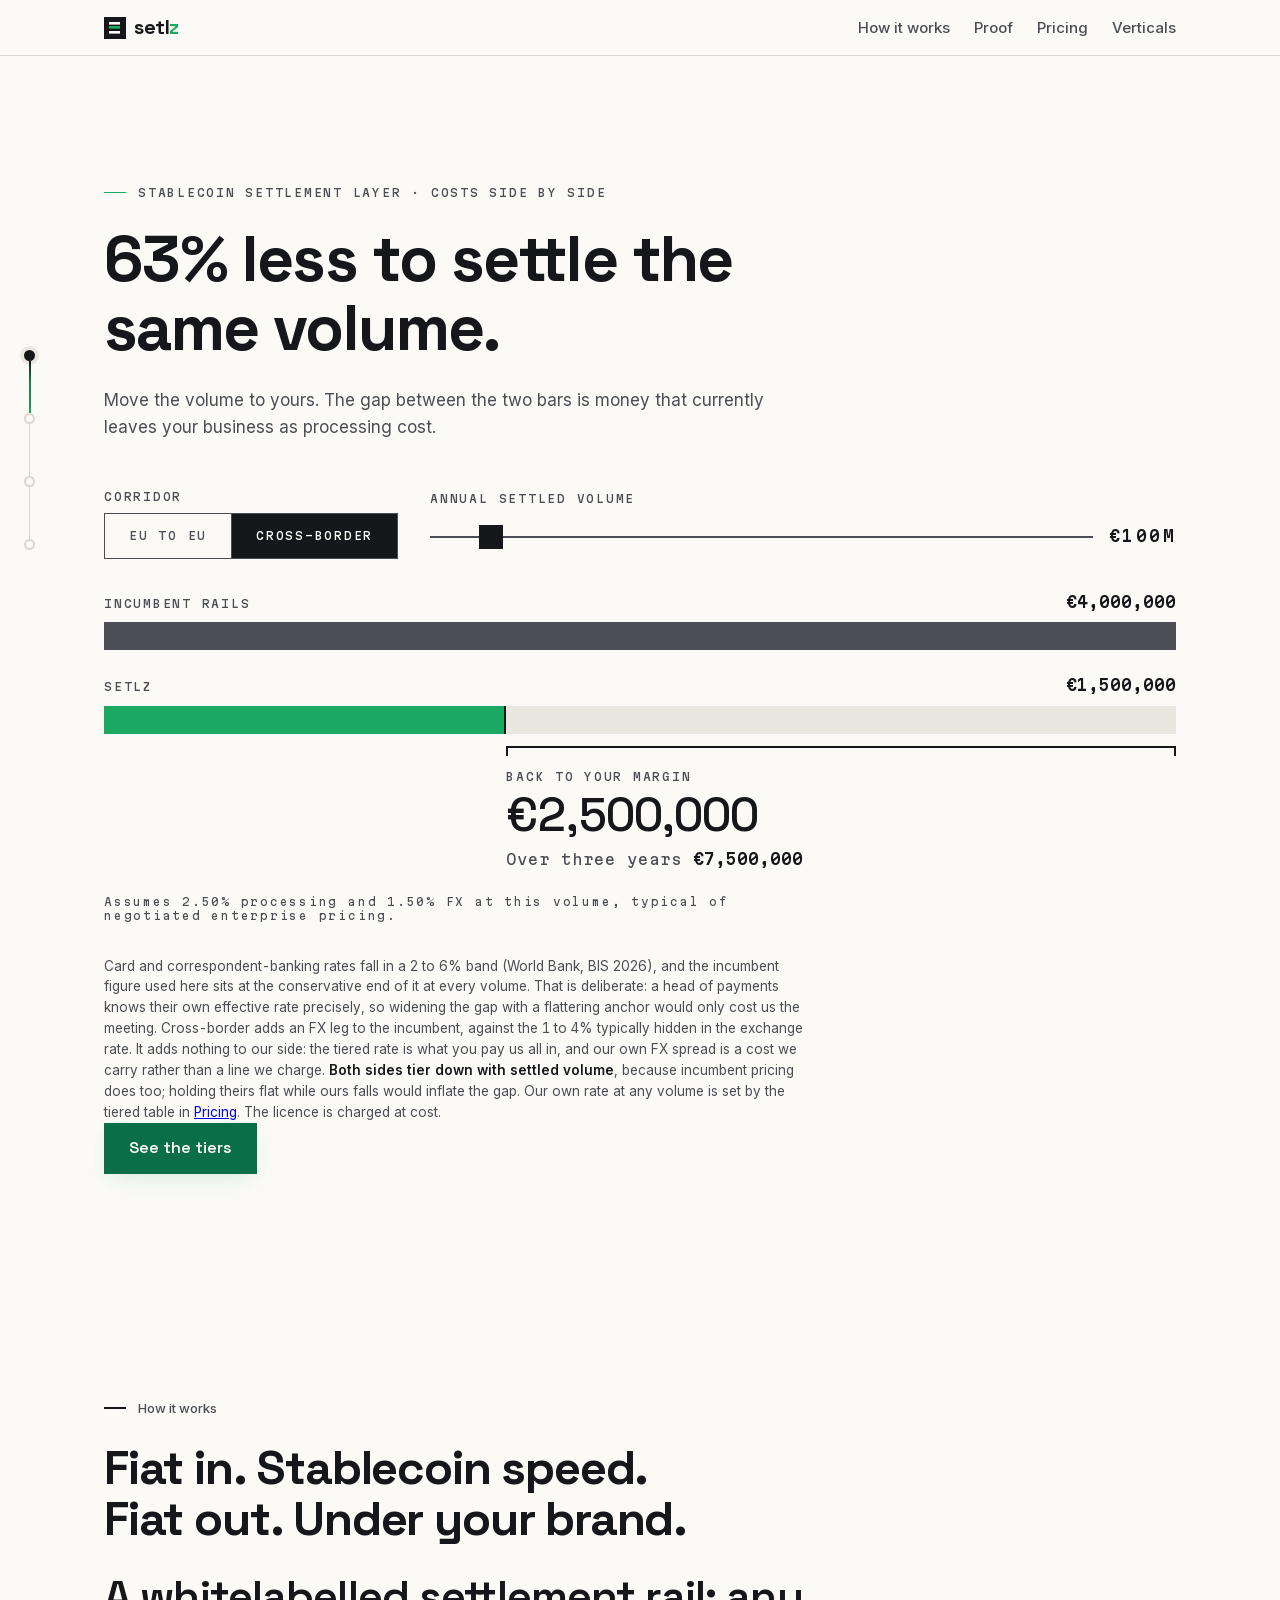
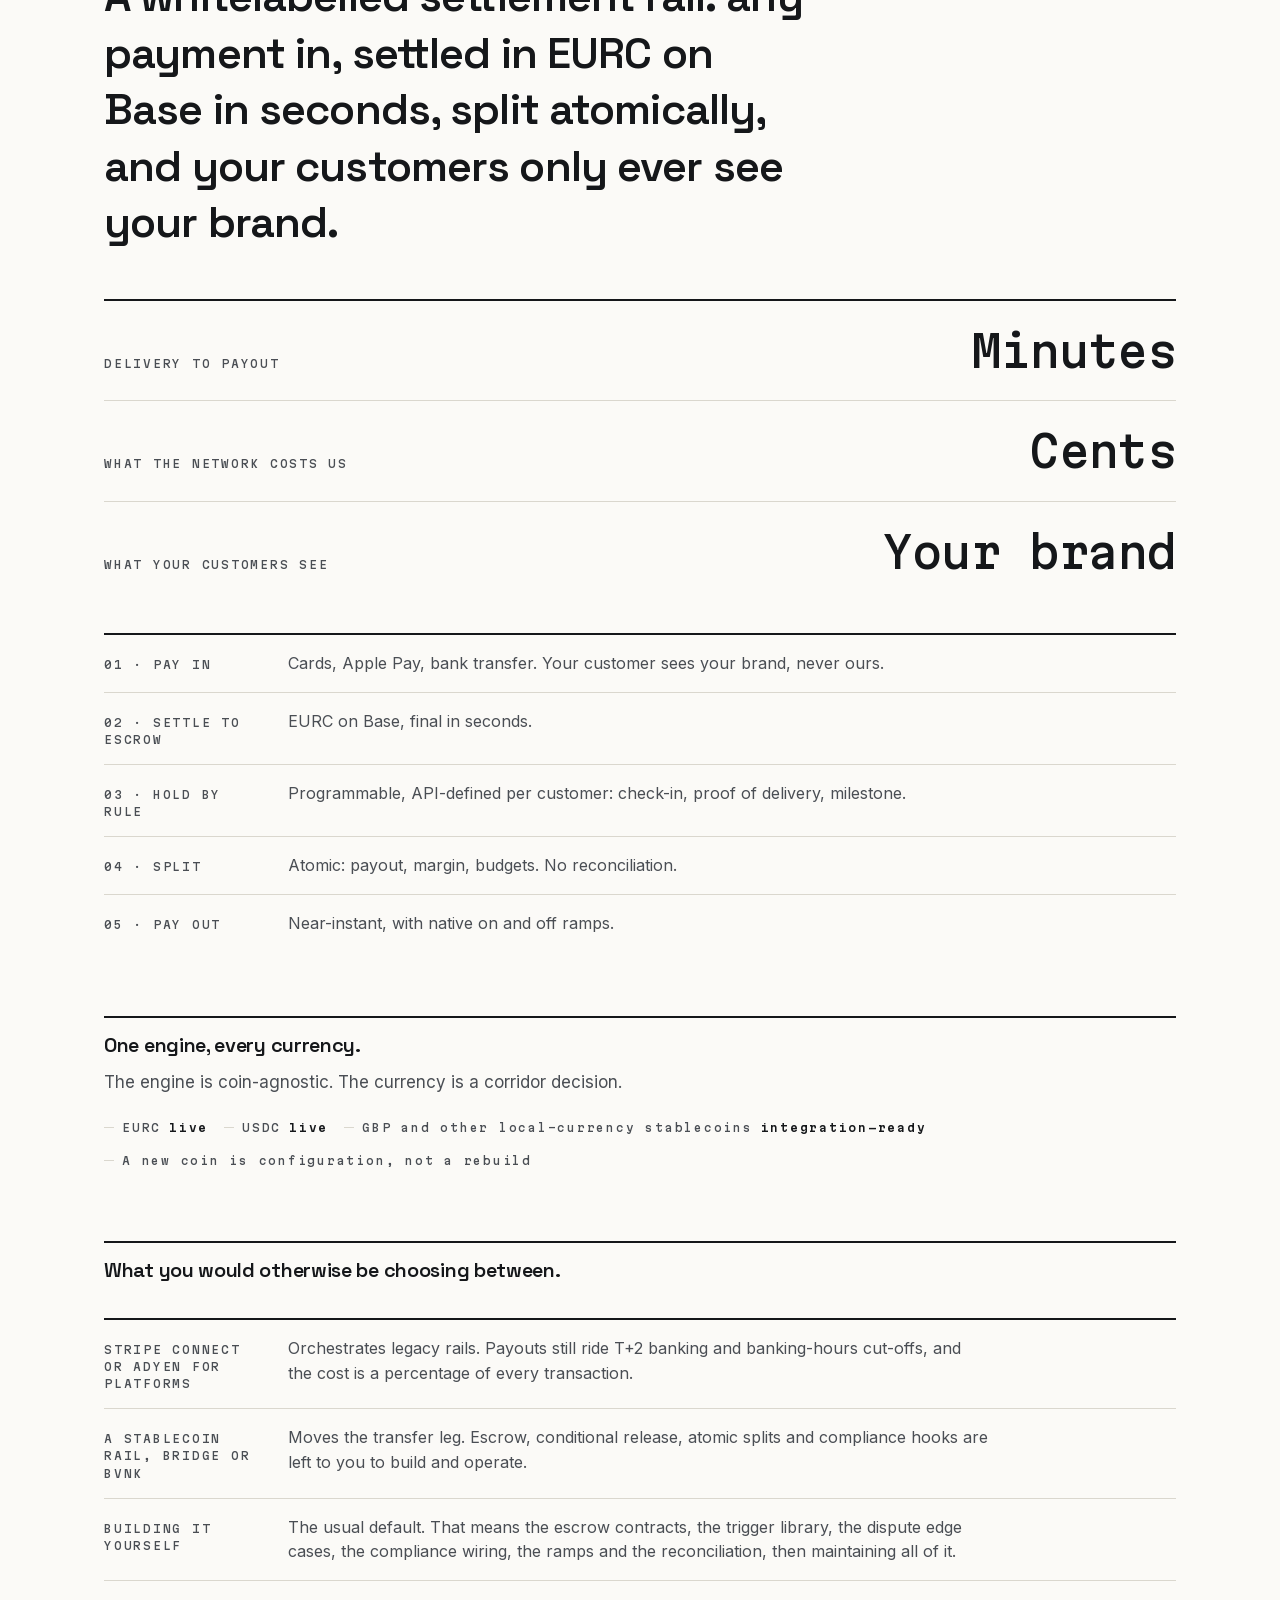
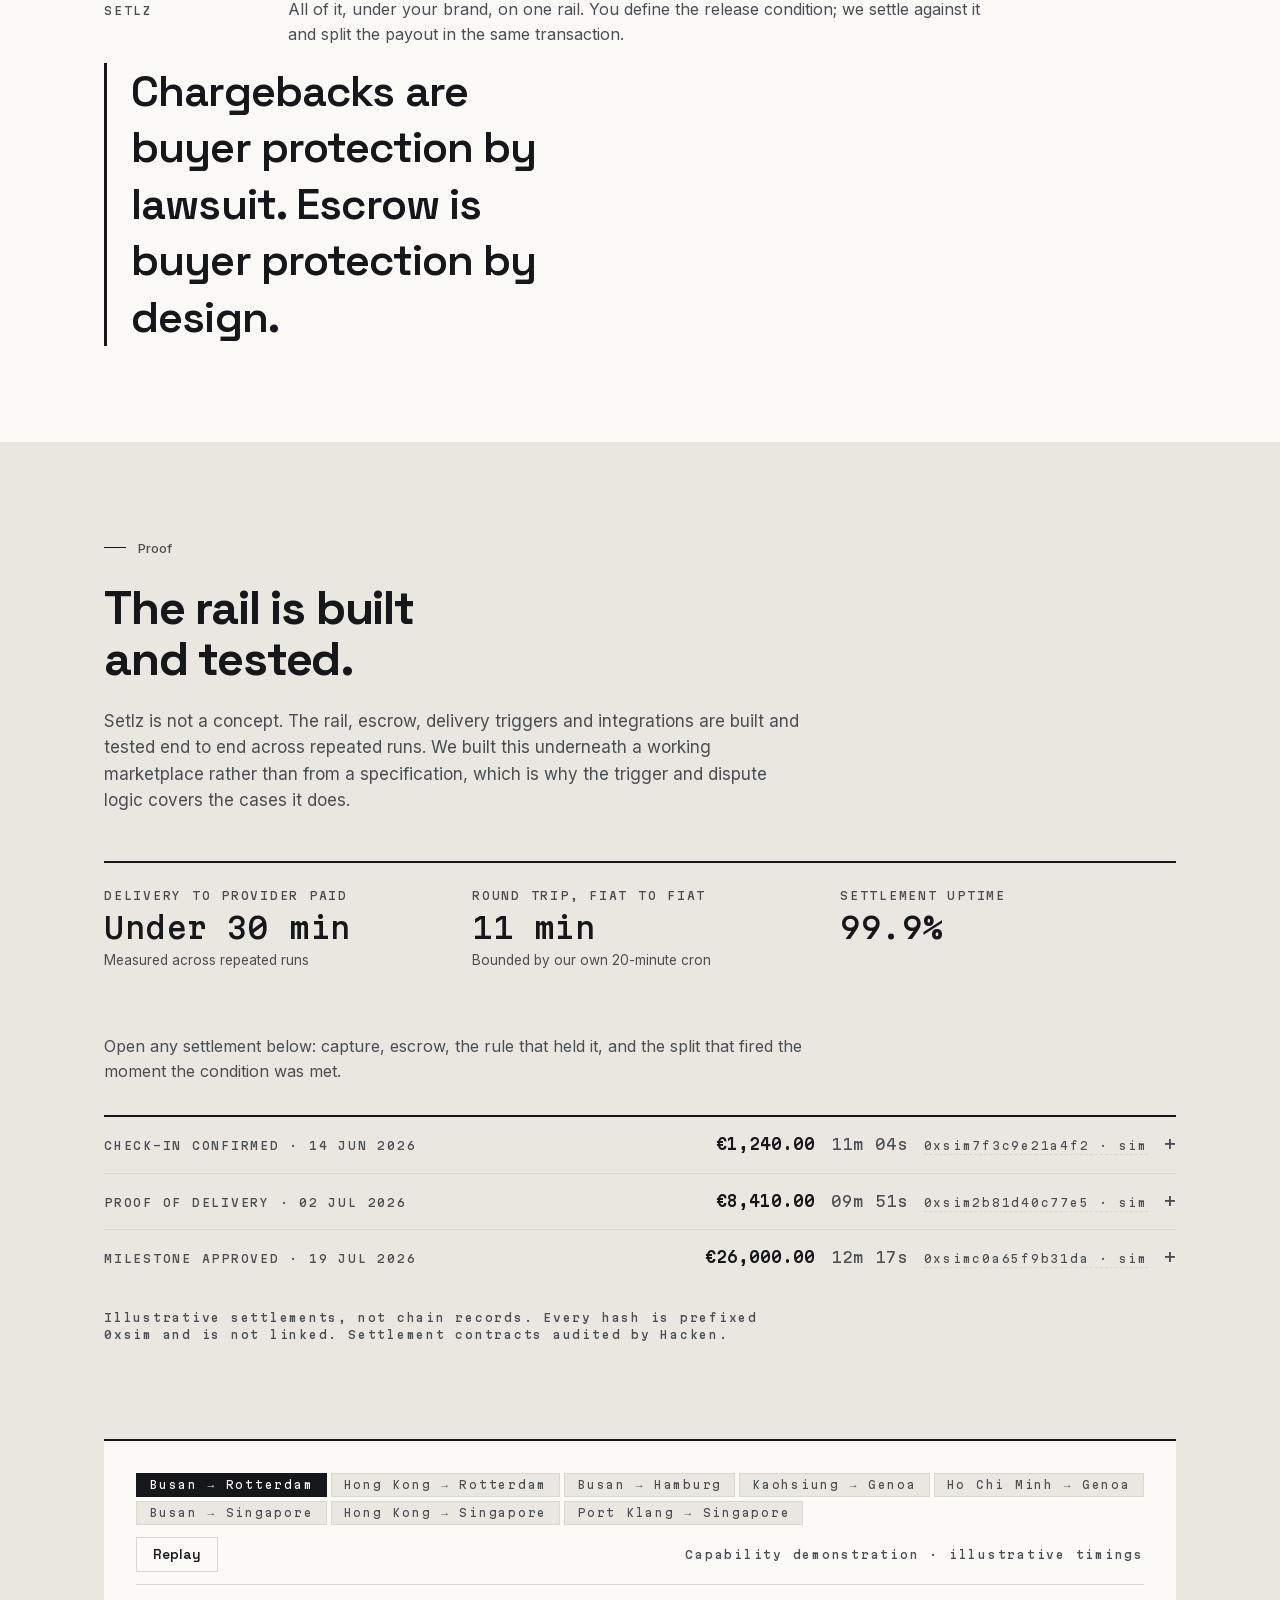
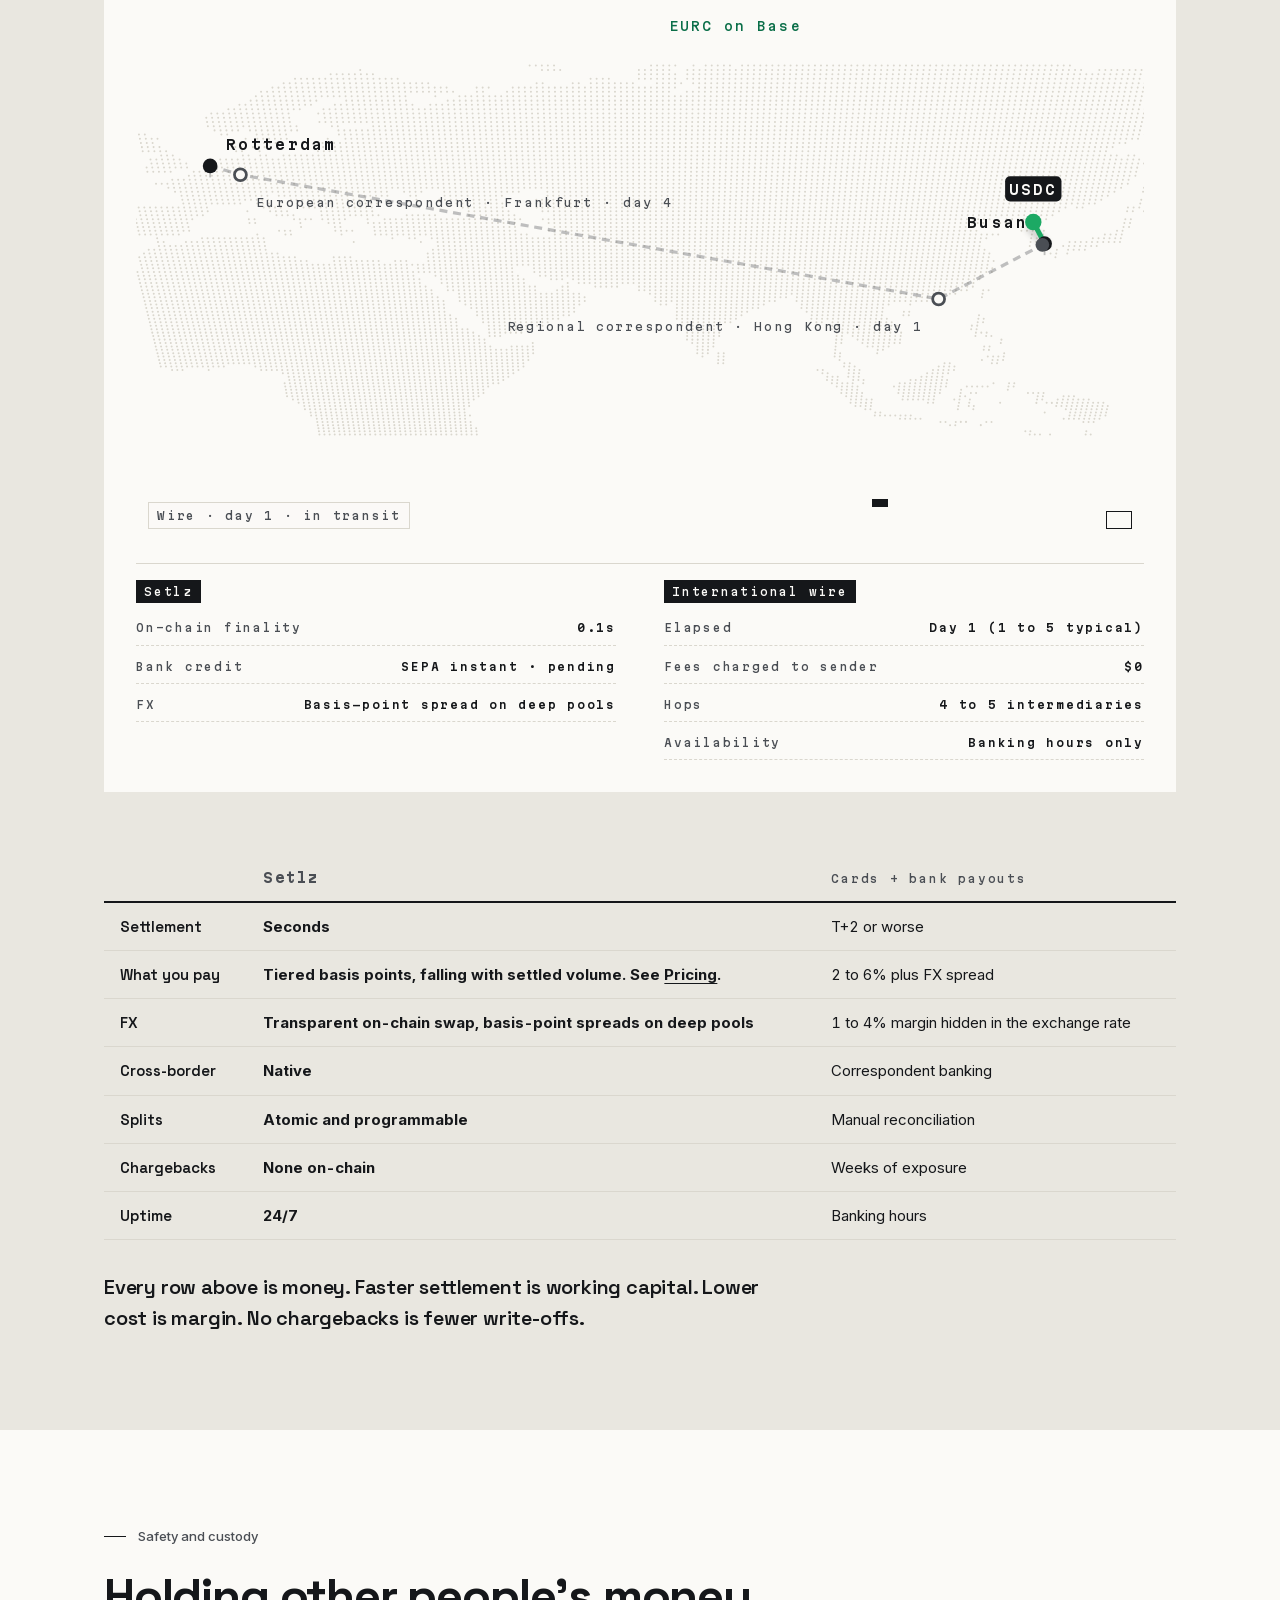
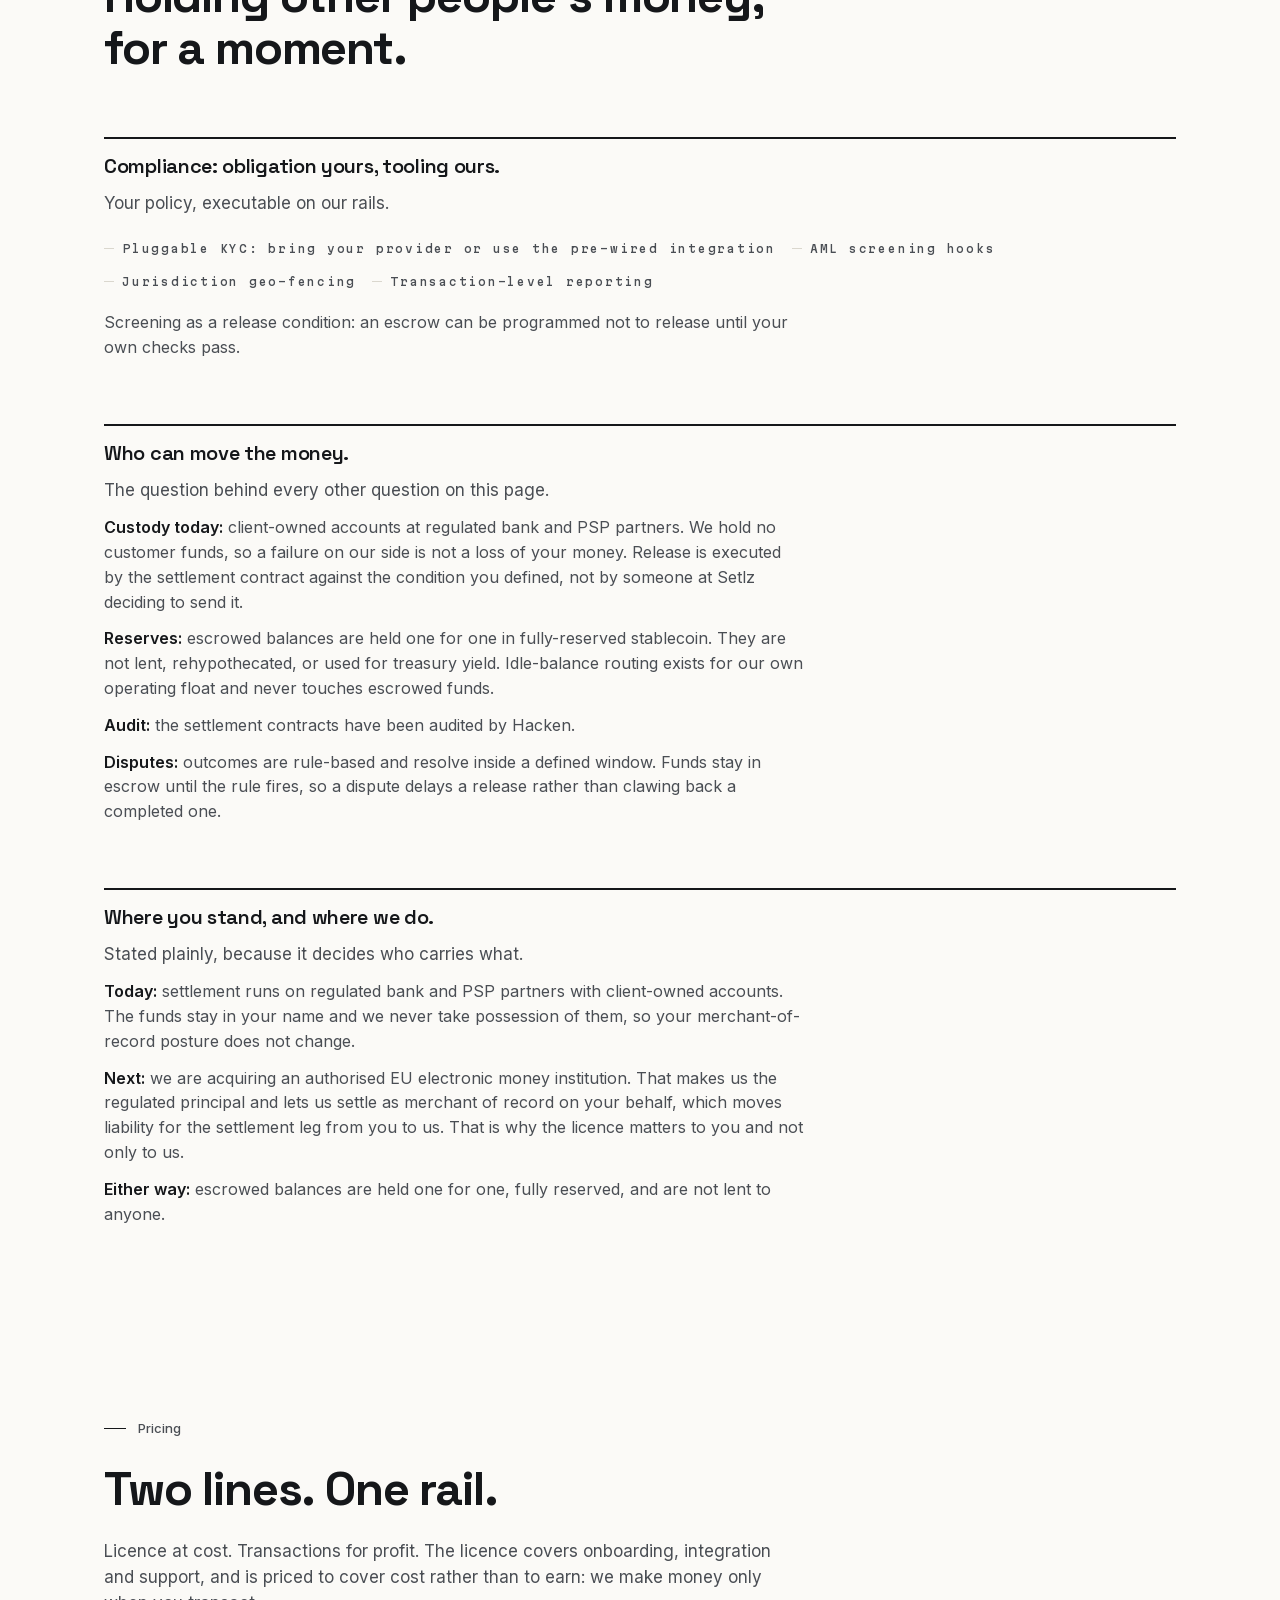
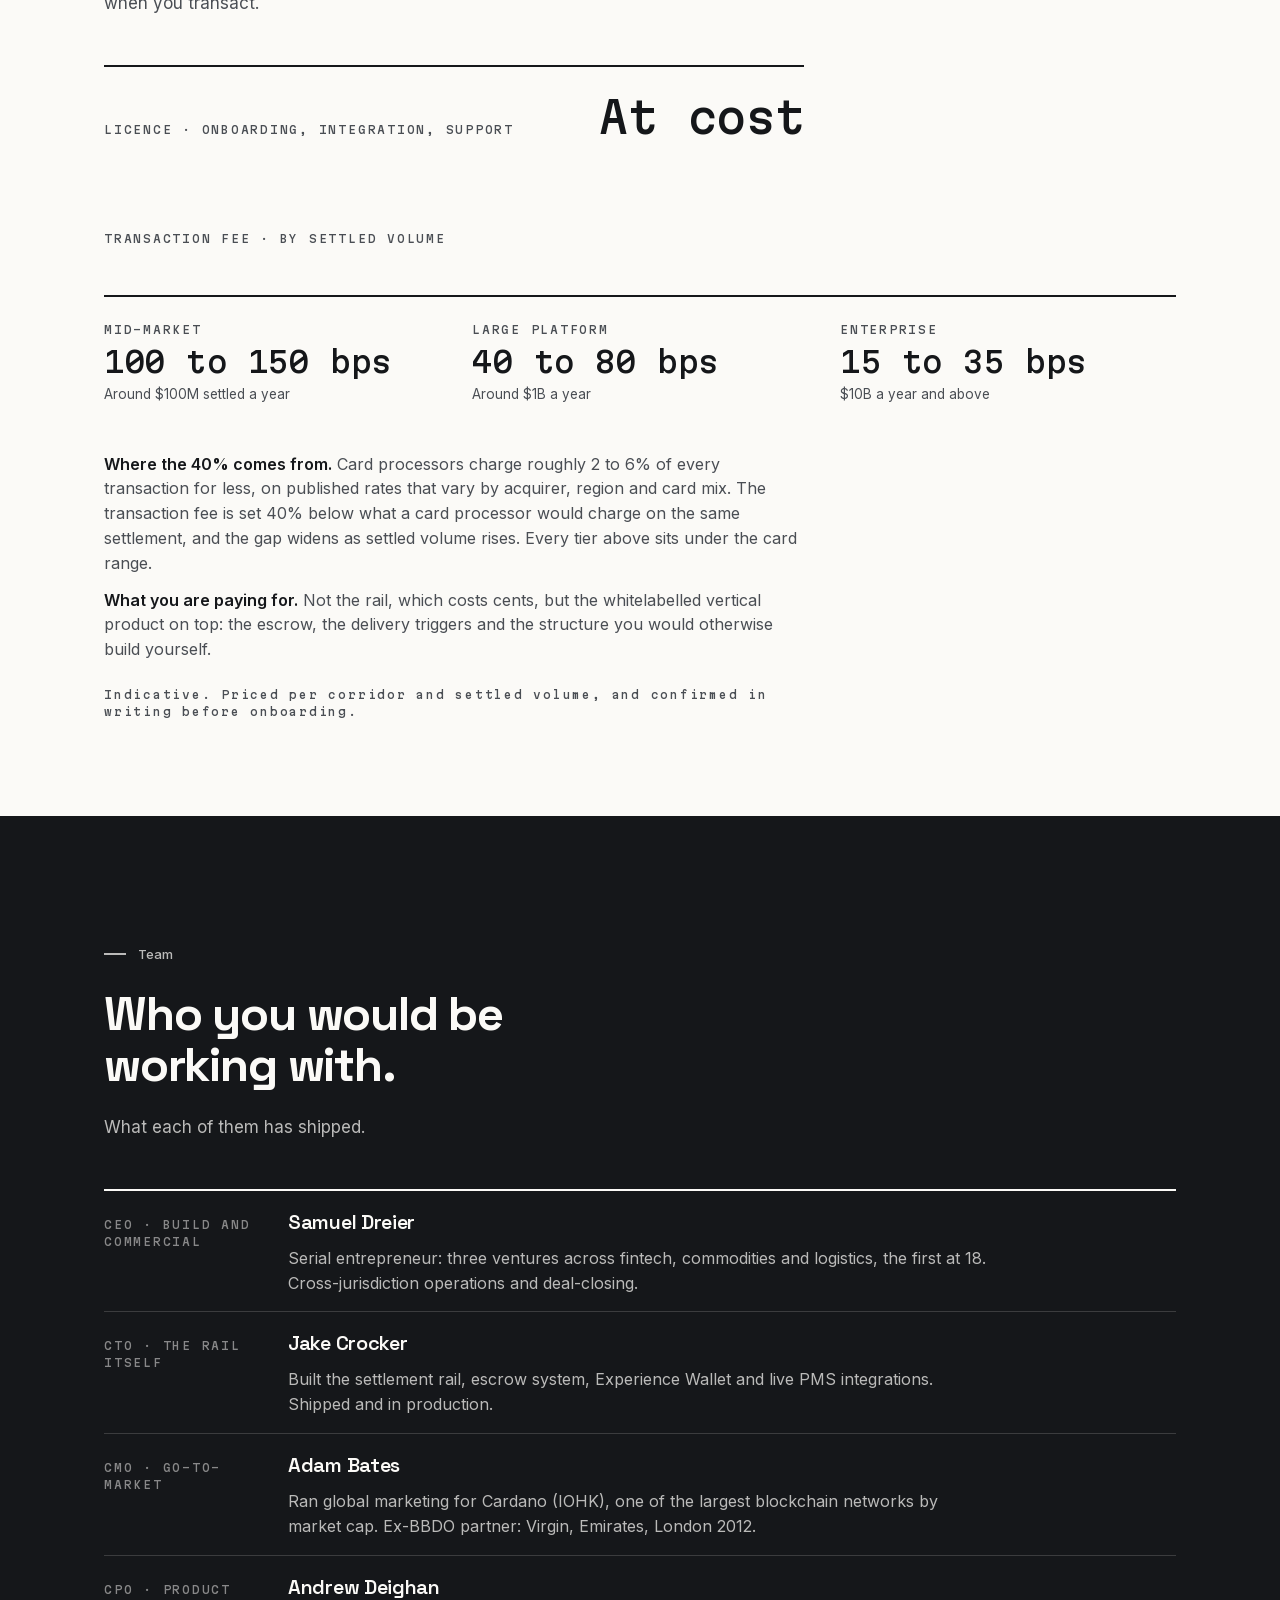
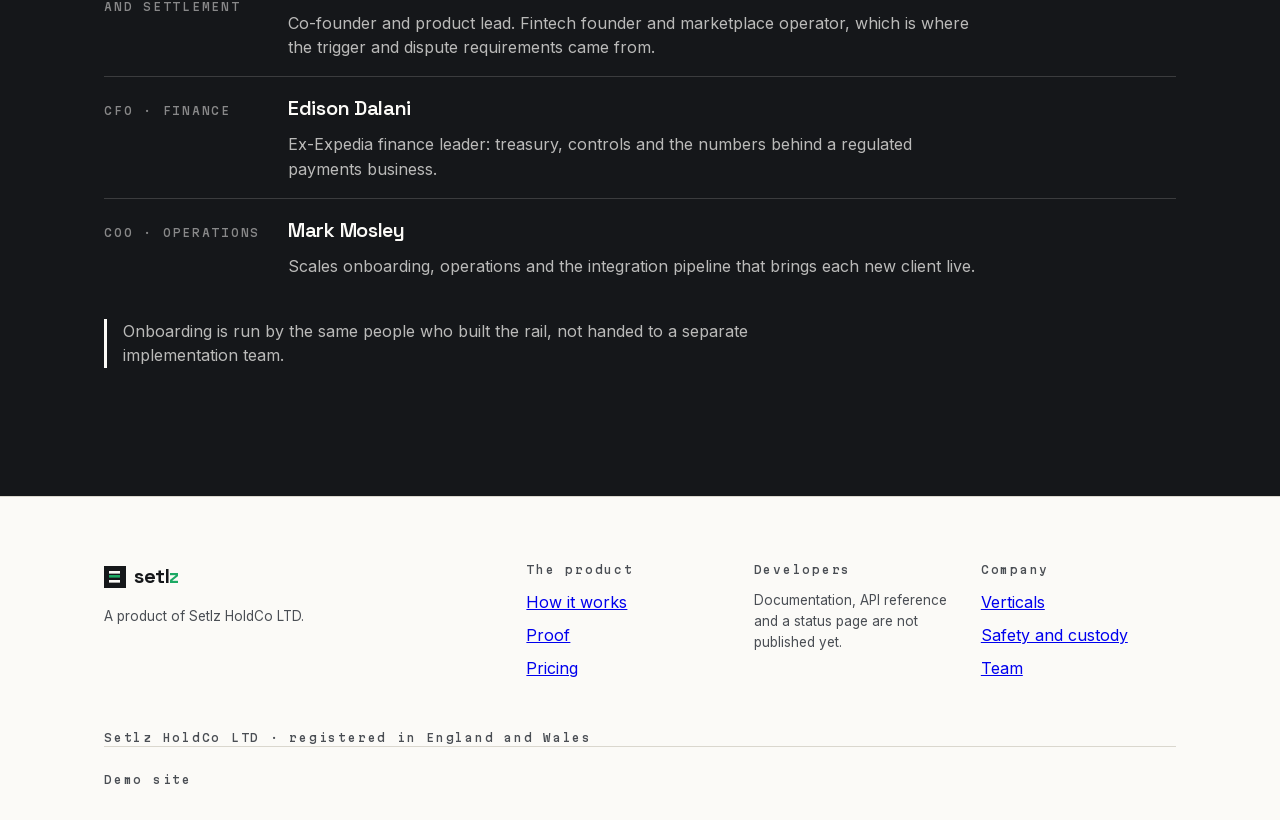
==== commit cfbbedcc: "Visual flow: one measure instead of eleven, and pricing gets the stat band THE MEASURE WAS CH, WHICH" ====
--- a/index.html
+++ b/index.html
@@ -303,20 +303,20 @@
          setting them side by side removes the gap, drops the block from 305px
          to about half that, and lets the three figures read as one band
          instead of three lonely lines. -->
-    <div class="pstats reveal">
-      <div class="pstat">
+    <div class="statband reveal">
+      <div class="statband-cell">
         <span class="glabel">Delivery to provider paid</span>
-        <span class="pstat-val">Under 30 min</span>
-        <span class="pstat-note">Measured across repeated runs</span>
-      </div>
-      <div class="pstat">
+        <span class="statband-val">Under 30 min</span>
+        <span class="statband-note">Measured across repeated runs</span>
+      </div>
+      <div class="statband-cell">
         <span class="glabel">Round trip, fiat to fiat</span>
-        <span class="pstat-val">11 min</span>
-        <span class="pstat-note">Bounded by our own 20-minute cron</span>
-      </div>
-      <div class="pstat">
+        <span class="statband-val">11 min</span>
+        <span class="statband-note">Bounded by our own 20-minute cron</span>
+      </div>
+      <div class="statband-cell">
         <span class="glabel">Settlement uptime</span>
-        <span class="pstat-val">99.9%</span>
+        <span class="statband-val">99.9%</span>
       </div>
     </div>
 
@@ -485,22 +485,39 @@
     <h2 class="h2">Two lines. One rail.</h2>
     <p class="section-lede reveal">Licence at cost. Transactions for profit. The licence covers onboarding, integration and support, and is priced to cover cost rather than to earn: we make money only when you transact.</p>
 
-    <div class="group reveal">
+    <!-- Four stacked label/value rows put the label hard left and the figure
+         hard right across the full container, and the gap was different on
+         every row: 464px, 111px, 228px, 228px. The eye travelled a different
+         distance each time, so the four figures never read as a column.
+
+         The structure follows the heading instead. "Two lines" really is two
+         lines: the licence, then the transaction fee, which happens to have
+         three tiers. So the licence keeps a row of its own at the text measure
+         and the tiers become the shared three-column band, the same primitive
+         the proof figures use. -->
+    <div class="group group-narrow reveal">
       <div class="grow grow-lv">
         <span class="glabel">Licence &middot; onboarding, integration, support</span>
         <span class="gval-lg">At cost</span>
       </div>
-      <div class="grow grow-lv">
-        <span class="glabel">Transaction fee &middot; mid-market, around $100M settled a year</span>
-        <span class="gval-lg">100 to 150 bps</span>
-      </div>
-      <div class="grow grow-lv">
-        <span class="glabel">Transaction fee &middot; large platform, around $1B a year</span>
-        <span class="gval-lg">40 to 80 bps</span>
-      </div>
-      <div class="grow grow-lv">
-        <span class="glabel">Transaction fee &middot; enterprise, $10B a year and above</span>
-        <span class="gval-lg">15 to 35 bps</span>
+    </div>
+
+    <p class="glabel pricing-tier-head reveal">Transaction fee &middot; by settled volume</p>
+    <div class="statband reveal">
+      <div class="statband-cell">
+        <span class="glabel">Mid-market</span>
+        <span class="statband-val">100 to 150 bps</span>
+        <span class="statband-note">Around $100M settled a year</span>
+      </div>
+      <div class="statband-cell">
+        <span class="glabel">Large platform</span>
+        <span class="statband-val">40 to 80 bps</span>
+        <span class="statband-note">Around $1B a year</span>
+      </div>
+      <div class="statband-cell">
+        <span class="glabel">Enterprise</span>
+        <span class="statband-val">15 to 35 bps</span>
+        <span class="statband-note">$10B a year and above</span>
       </div>
     </div>
 
--- a/styles.css
+++ b/styles.css
@@ -155,7 +155,15 @@
   --section-compressed:  var(--space-7);
 
   /* ---------- structure ---------- */
-  --measure:      70ch;    /* max prose line length */
+  /* THE MEASURE IS PIXELS, NOT CH, AND THAT MATTERS.
+     It was 70ch, and ch resolves against the element's own font, so one token
+     produced eleven different columns across the page: 596px on the hero note,
+     707px on body prose, 826px on a lede, 967px on the display-scale kicker.
+     The left edge was solid and the right edge was noise. A fixed column gives
+     every block the same right edge, and large type automatically gets fewer
+     characters per line, which is what it wants anyway. */
+  --measure:       700px;  /* body prose and headings */
+  --measure-tight: 460px;  /* display-scale text, which wants a short line */
   --container:    1120px;
   --gutter:       var(--space-5);
 
@@ -220,7 +228,7 @@
   line-height: var(--lh-tight);
   letter-spacing: var(--display-1-track);
   font-weight: var(--display-w);
-  max-width: 15ch;
+  max-width: var(--measure);
 }
 
 .h2 {
@@ -229,7 +237,7 @@
   line-height: var(--lh-tight);
   letter-spacing: var(--display-1-track);
   font-weight: var(--display-w);
-  max-width: 22ch;
+  max-width: var(--measure);
   margin-bottom: var(--space-5);
 }
 
@@ -269,7 +277,7 @@
 .section-lede {
   font-size: var(--body-lede);
   color: var(--ink-soft);
-  max-width: 62ch;
+  max-width: var(--measure);
   margin-bottom: var(--space-7);
 }
 
@@ -735,7 +743,7 @@
 .hero-sub {
   font-size: var(--body-lede);
   color: var(--ink-soft);
-  max-width: 56ch;
+  max-width: var(--measure);
   margin: var(--space-5) 0 var(--space-6);
 }
 
@@ -1013,6 +1021,7 @@
    states what it is measured against instead of waiting to be asked. */
 .cc-assume {
   margin-top: var(--space-5);
+  max-width: var(--measure);
   font-family: var(--font-mono);
   font-size: var(--mono-label);
   letter-spacing: var(--mono-label-track);
@@ -1115,7 +1124,7 @@
   margin-top: var(--space-5);
   font-size: var(--body-lede);
   color: var(--ink-soft);
-  max-width: 62ch;
+  max-width: var(--measure);
 }
 
 .race-foot { margin-top: var(--space-3); color: var(--ink-soft); font-size: var(--mono-label); }
@@ -1128,7 +1137,7 @@
   line-height: var(--lh-snug);
   letter-spacing: var(--display-2-track);
   font-weight: var(--display-w-semi);
-  max-width: 30ch;
+  max-width: var(--measure);
   margin-bottom: var(--space-7);
 }
 
@@ -1174,8 +1183,14 @@
   font-weight: var(--display-w-semi);
   border-left: 3px solid var(--ink);
   padding-left: var(--space-5);
-  max-width: 34ch;
-}
+  max-width: var(--measure-tight);
+}
+
+/* A single label/value row across 1072px strands the two ends. Held to the
+   text column so the pair reads as one line. */
+.group-narrow { max-width: var(--measure); }
+
+.pricing-tier-head { display: block; margin: var(--space-8) 0 var(--space-3); }
 
 /* ---------- proof stat band ----------
    Three columns. The previous version used stacked .grow-lv rows, which put
@@ -1183,16 +1198,19 @@
    band between them, three times in a row. Side by side, the figures read as
    one measurement and the qualifier goes under the number it qualifies rather
    than being crammed into the label. */
-.pstats {
+.statband {
   display: grid;
   grid-template-columns: repeat(3, 1fr);
   gap: var(--space-6);
   border-top: var(--rule-w) solid var(--rule);
   padding-top: var(--space-5);
   margin-top: var(--space-7);
-}
-.pstat { display: flex; flex-direction: column; gap: var(--space-2); }
-.pstat-val {
+  /* The band ends in small notes, so a following paragraph sat 12px off them
+     and read as a fourth column of the band rather than the next thought. */
+  margin-bottom: var(--space-7);
+}
+.statband-cell { display: flex; flex-direction: column; gap: var(--space-2); }
+.statband-val {
   font-family: var(--font-mono);
   font-size: var(--mono-stat);
   font-weight: var(--mono-display-w);
@@ -1202,7 +1220,7 @@
   font-variant-numeric: tabular-nums;
   font-feature-settings: "tnum" 1;
 }
-.pstat-note {
+.statband-note {
   font-size: var(--body-small);
   line-height: var(--lh-snug);
   color: var(--ink-soft);
@@ -1333,7 +1351,7 @@
 /* Mono at 11px with label tracking is much wider per character than the 70ch
    --measure assumes, so this wrapped into three stubby lines. Given its own
    ceiling in ch of its own face. */
-.anat-foot { color: var(--ink-soft); margin-top: var(--space-5); max-width: 78ch; }
+.anat-foot { color: var(--ink-soft); margin-top: var(--space-5); max-width: var(--measure); }
 .anat-audit-link { color: var(--ink); text-decoration: underline; text-underline-offset: 3px; }
 
 @media (prefers-reduced-motion: reduce) {
@@ -1640,7 +1658,7 @@
   font-size: var(--display-3);
   font-weight: var(--display-w-semi);
   letter-spacing: var(--display-3-track);
-  max-width: 48ch;
+  max-width: var(--measure);
 }
 
 /* ---------- why settles wins ---------- */
@@ -1663,7 +1681,7 @@
   font-size: var(--display-3);
   color: var(--ink);
   font-weight: var(--body-w-mid);
-  max-width: 68ch;
+  max-width: var(--measure);
   margin-bottom: var(--space-4);
 }
 
@@ -1784,7 +1802,7 @@
   margin-top: var(--space-5);
   color: var(--ink-soft);
   font-size: var(--body);
-  max-width: 64ch;
+  max-width: var(--measure);
   border-left: 3px solid var(--ink);
   padding-left: var(--space-4);
 }
@@ -1958,7 +1976,7 @@
      meters below state every figure in text. */
   .wm-wire-label { display: none; }
 
-  .pstats { grid-template-columns: 1fr; gap: var(--space-5); }
+  .statband { grid-template-columns: 1fr; gap: var(--space-5); }
 
   /* --- anatomy rows --- */
   .anat-cells { gap: var(--space-3); }
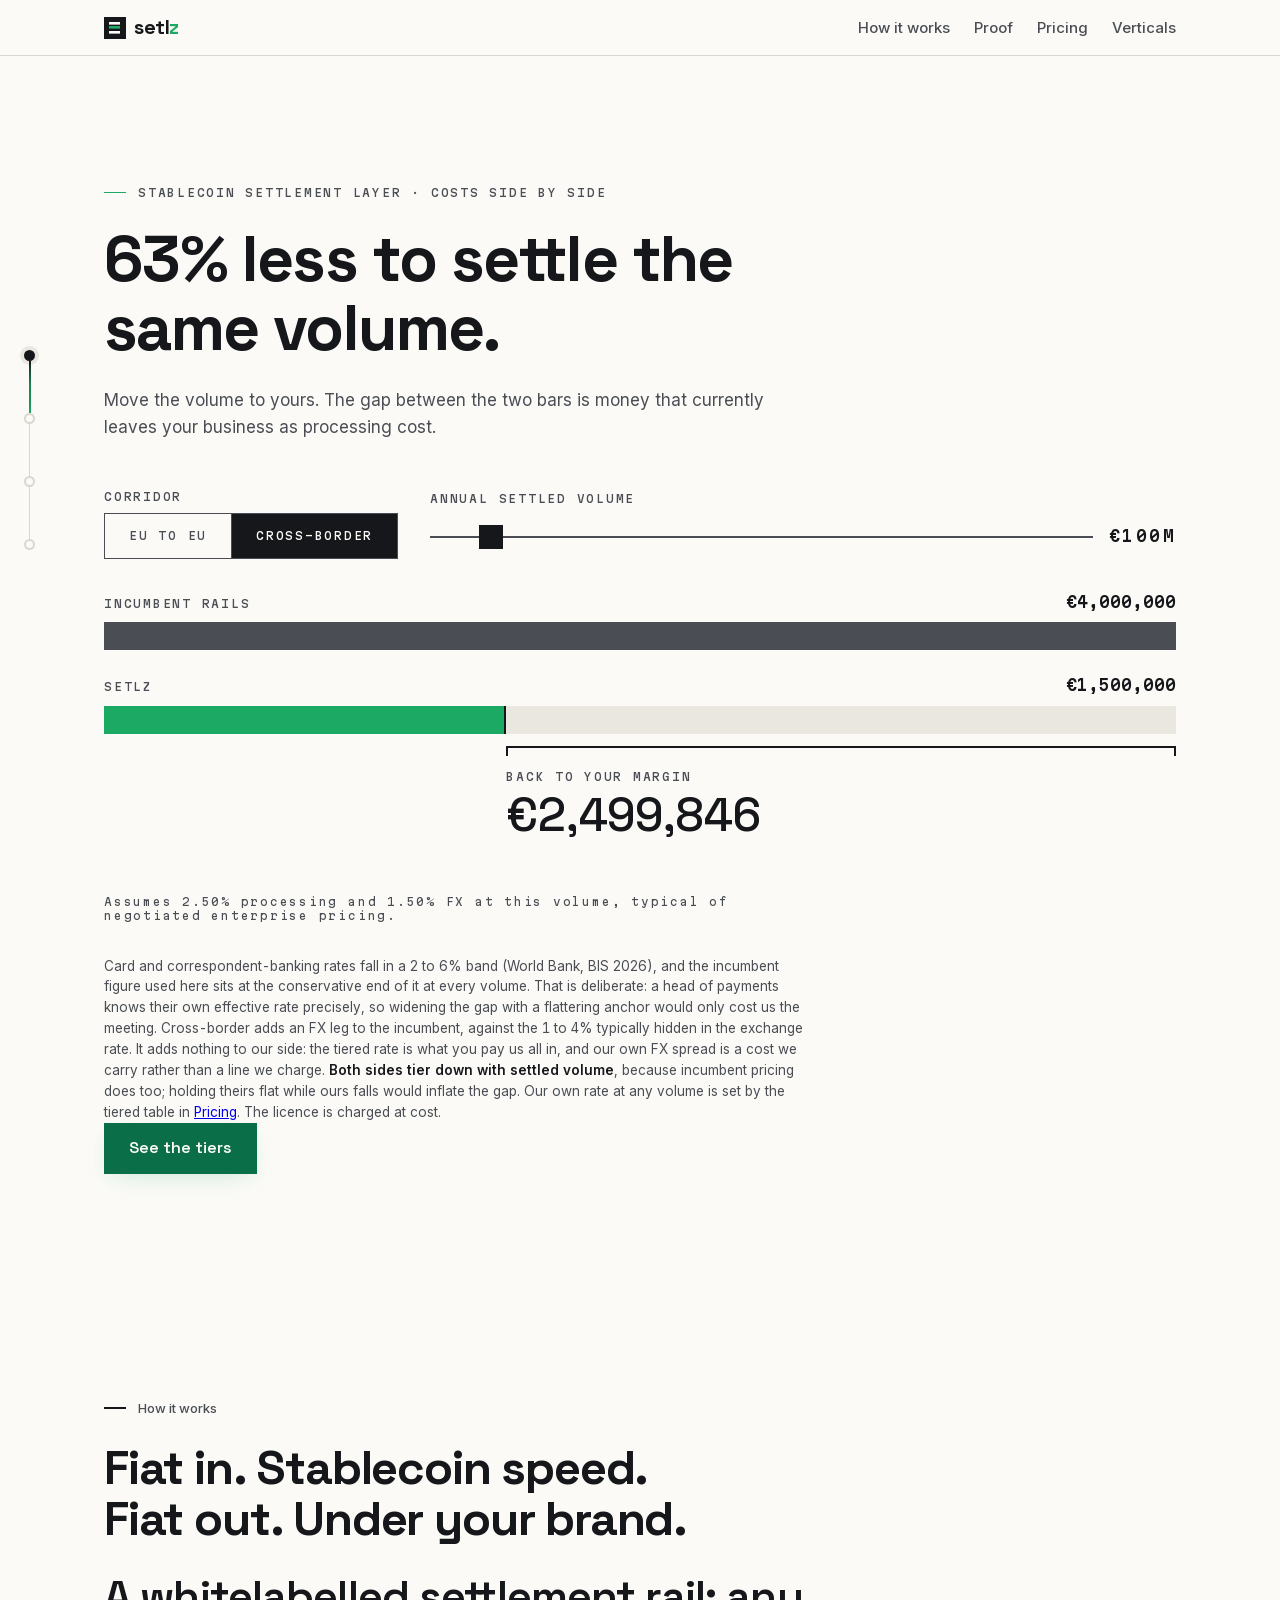
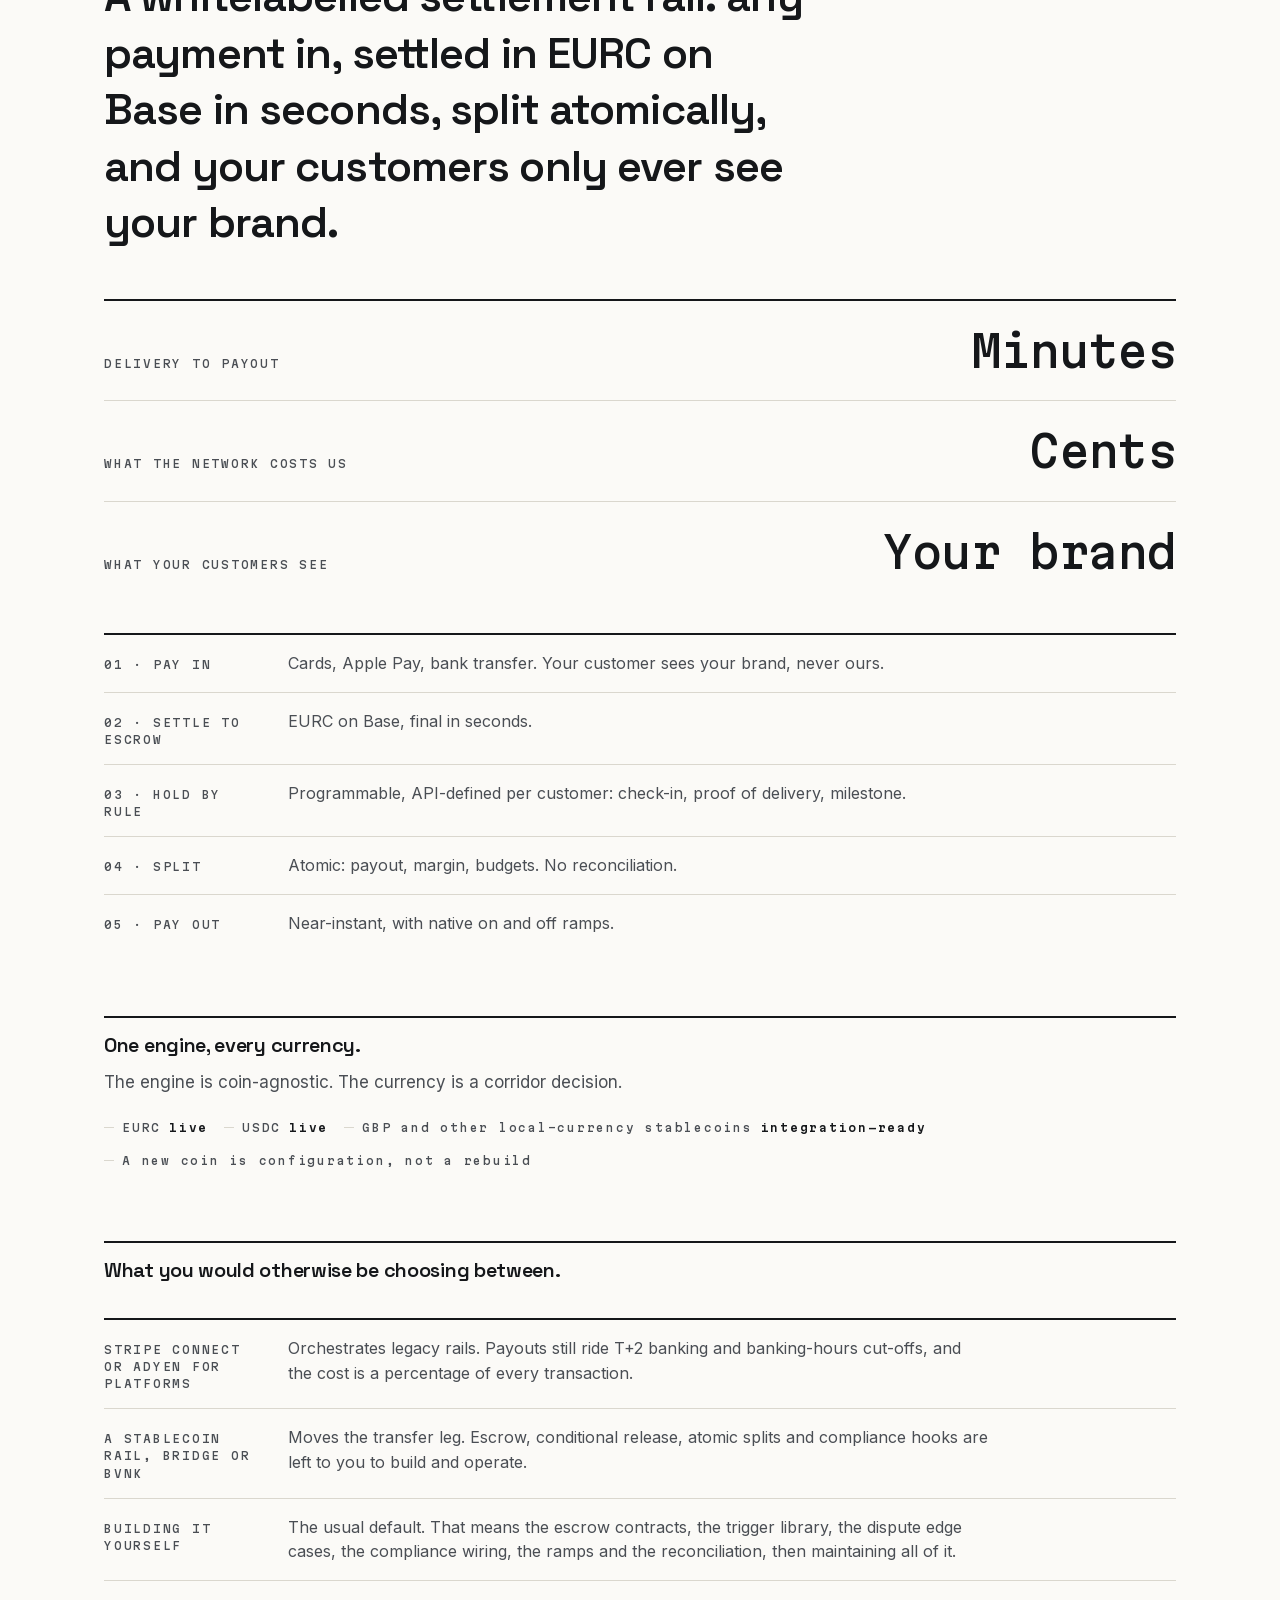
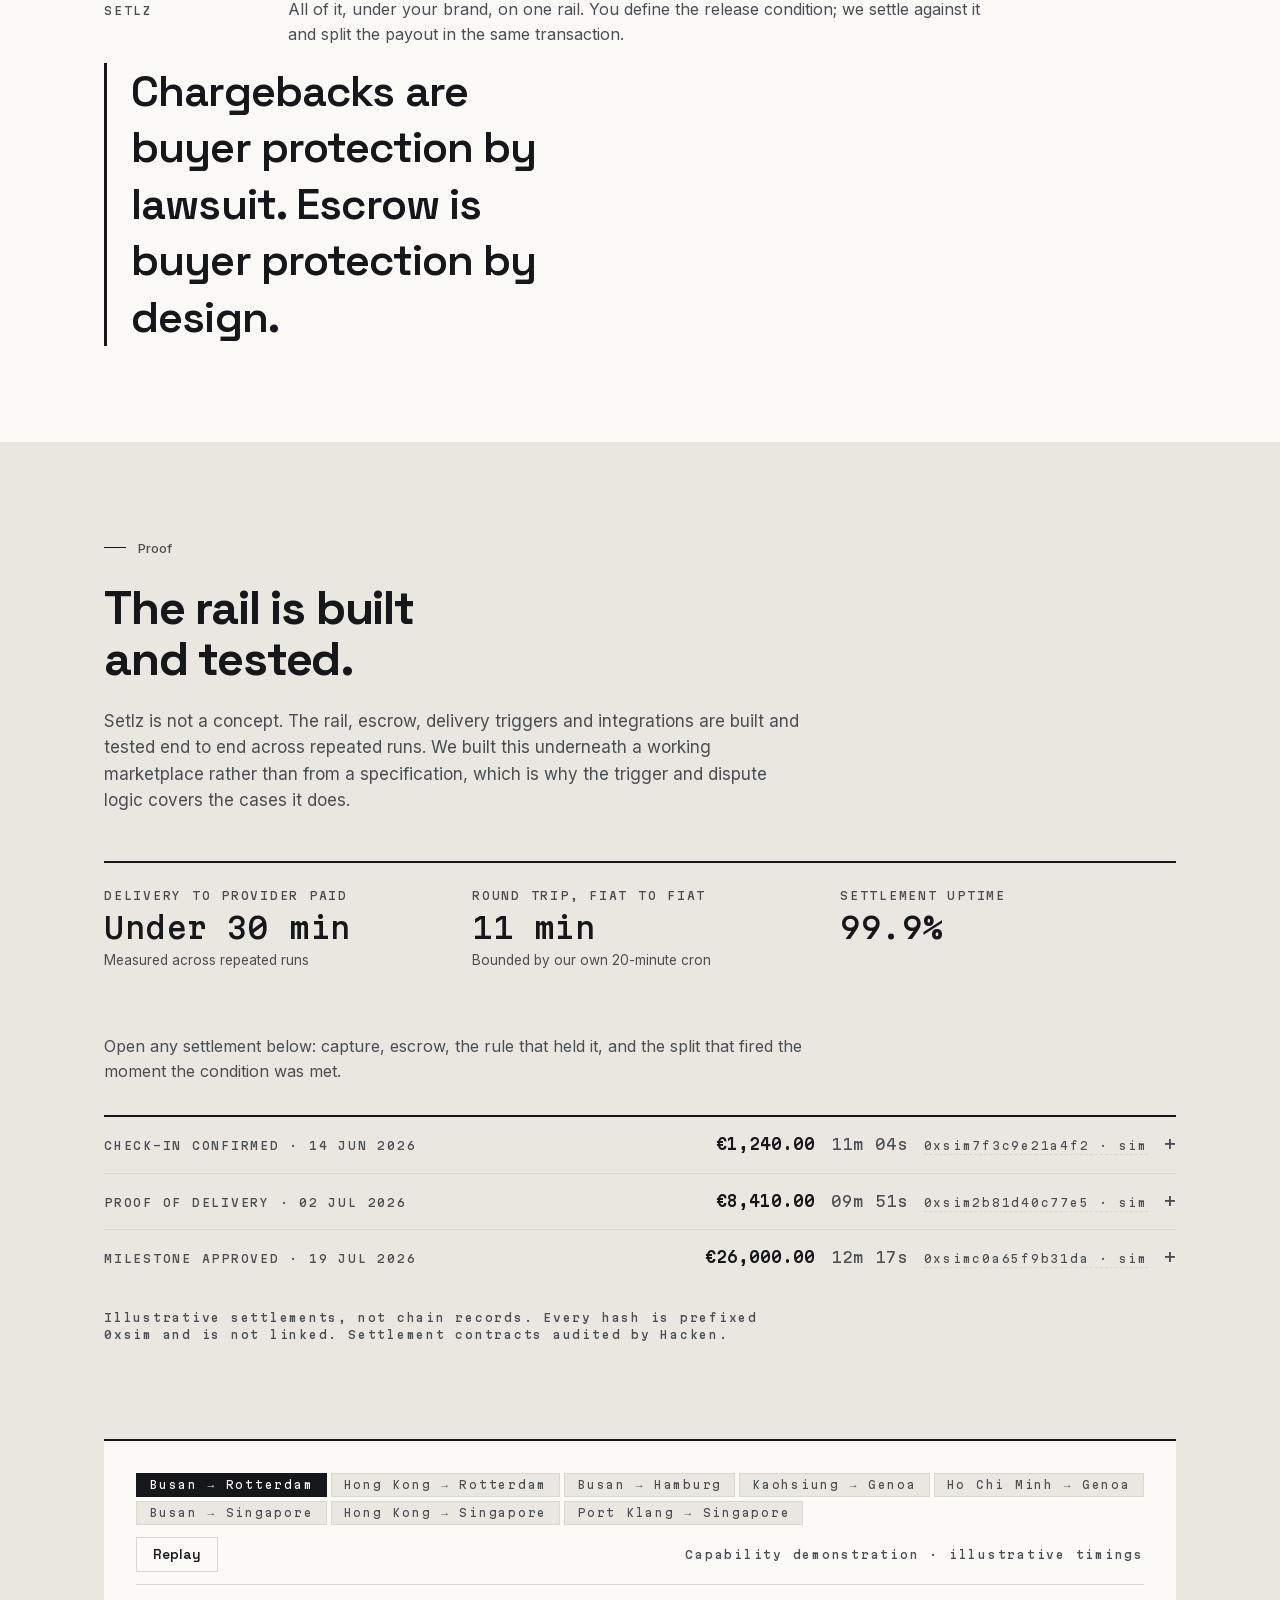
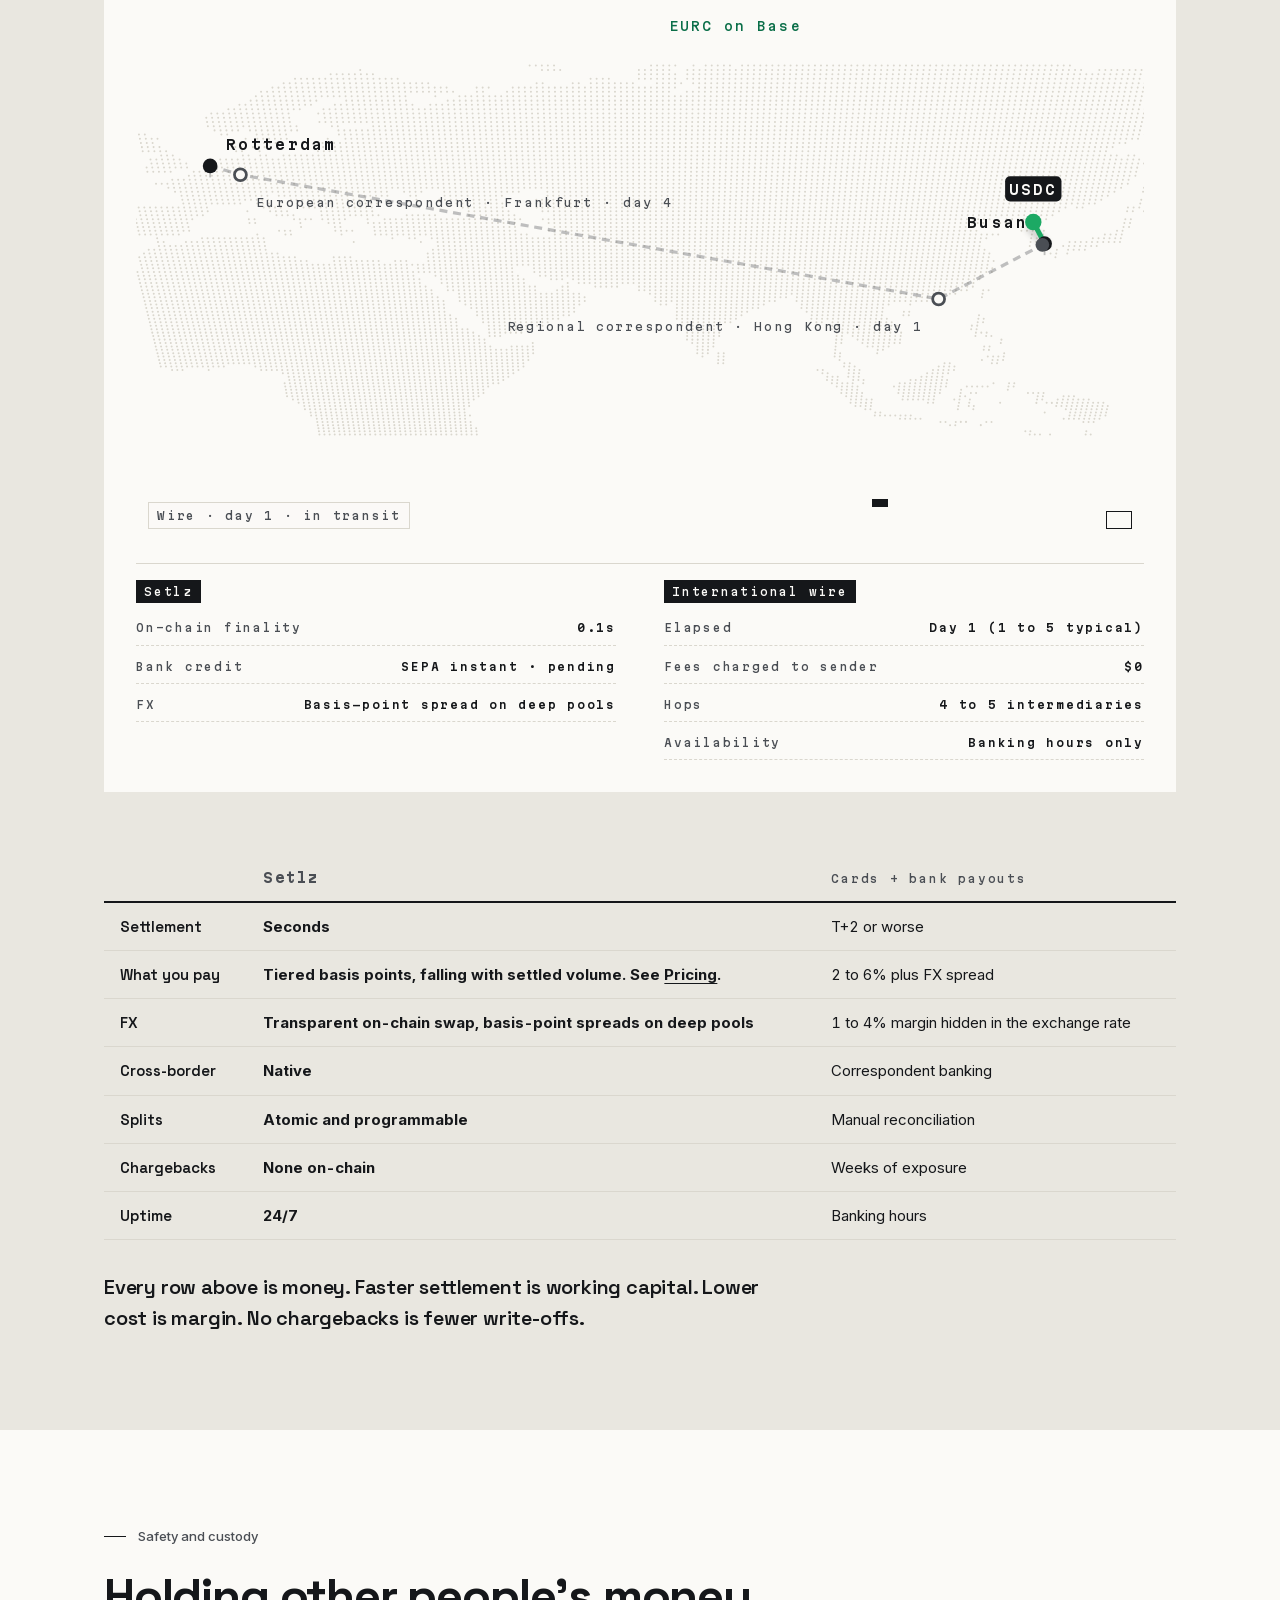
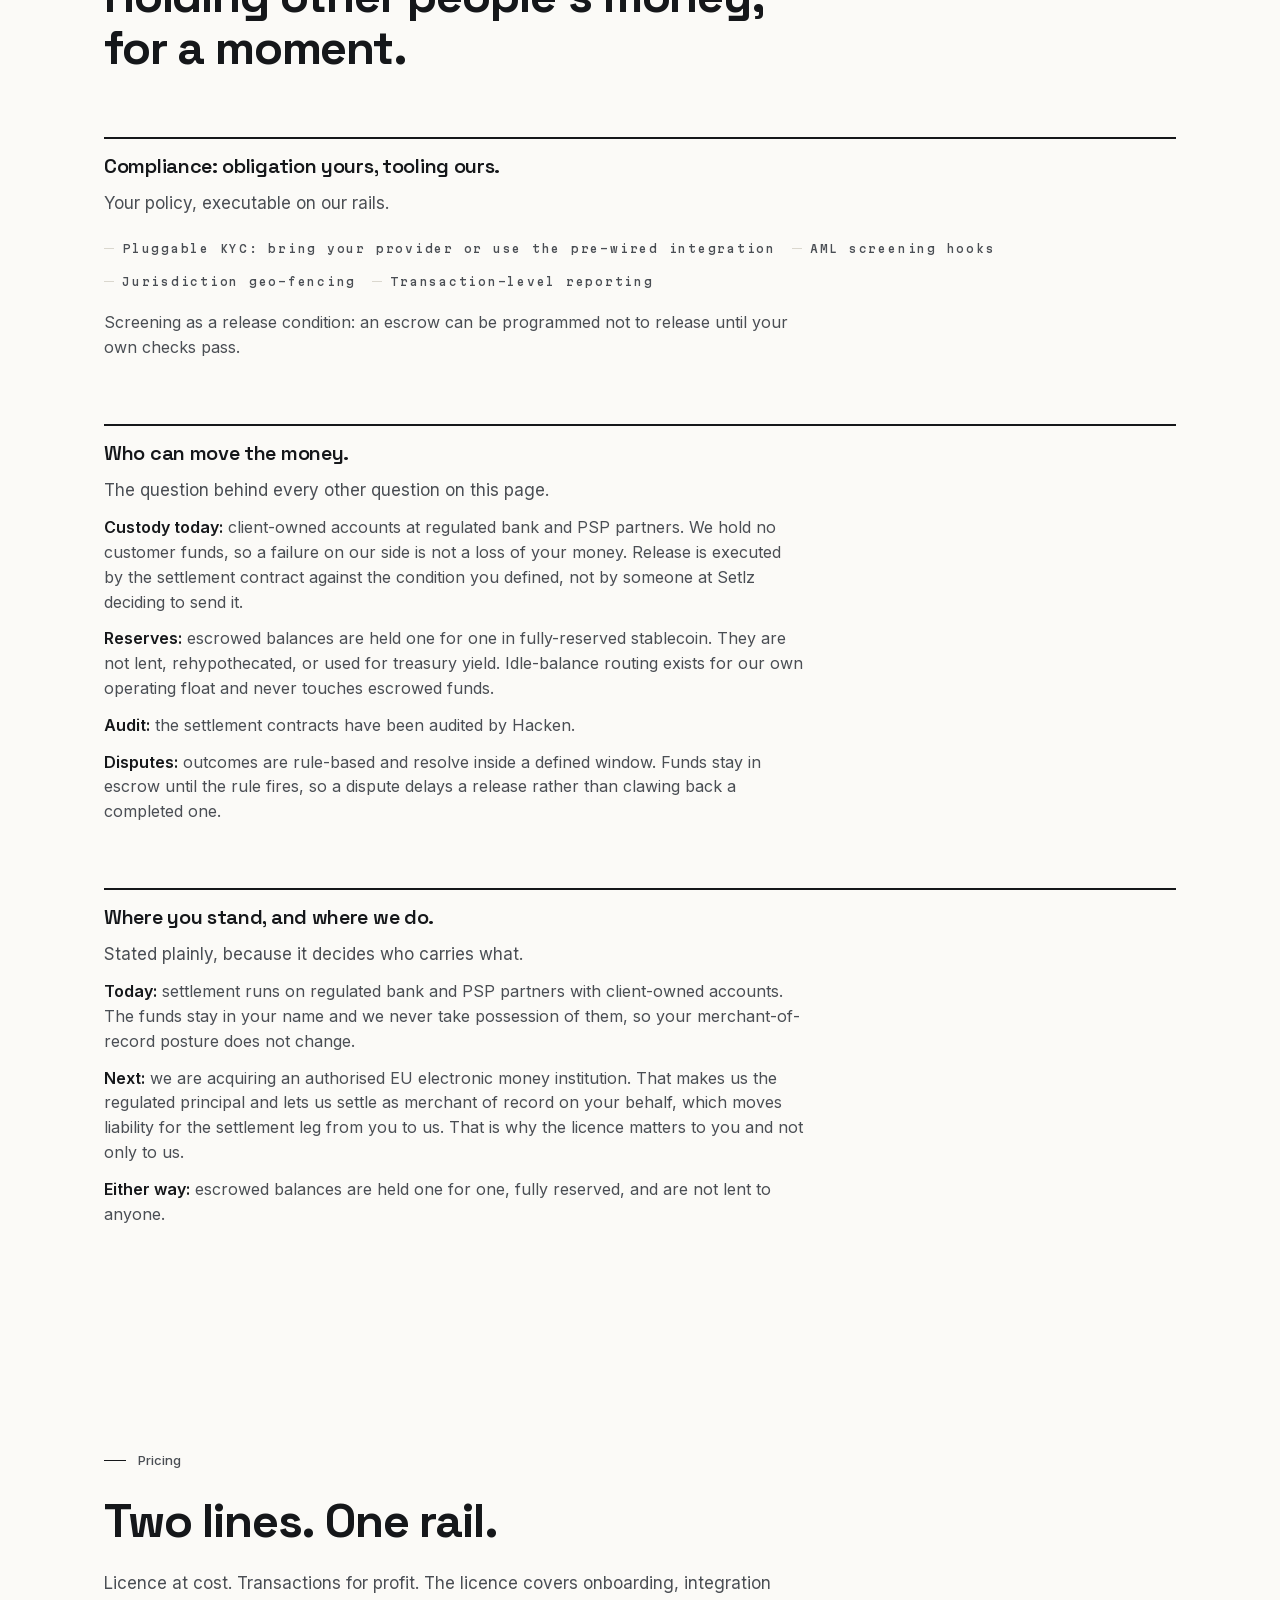
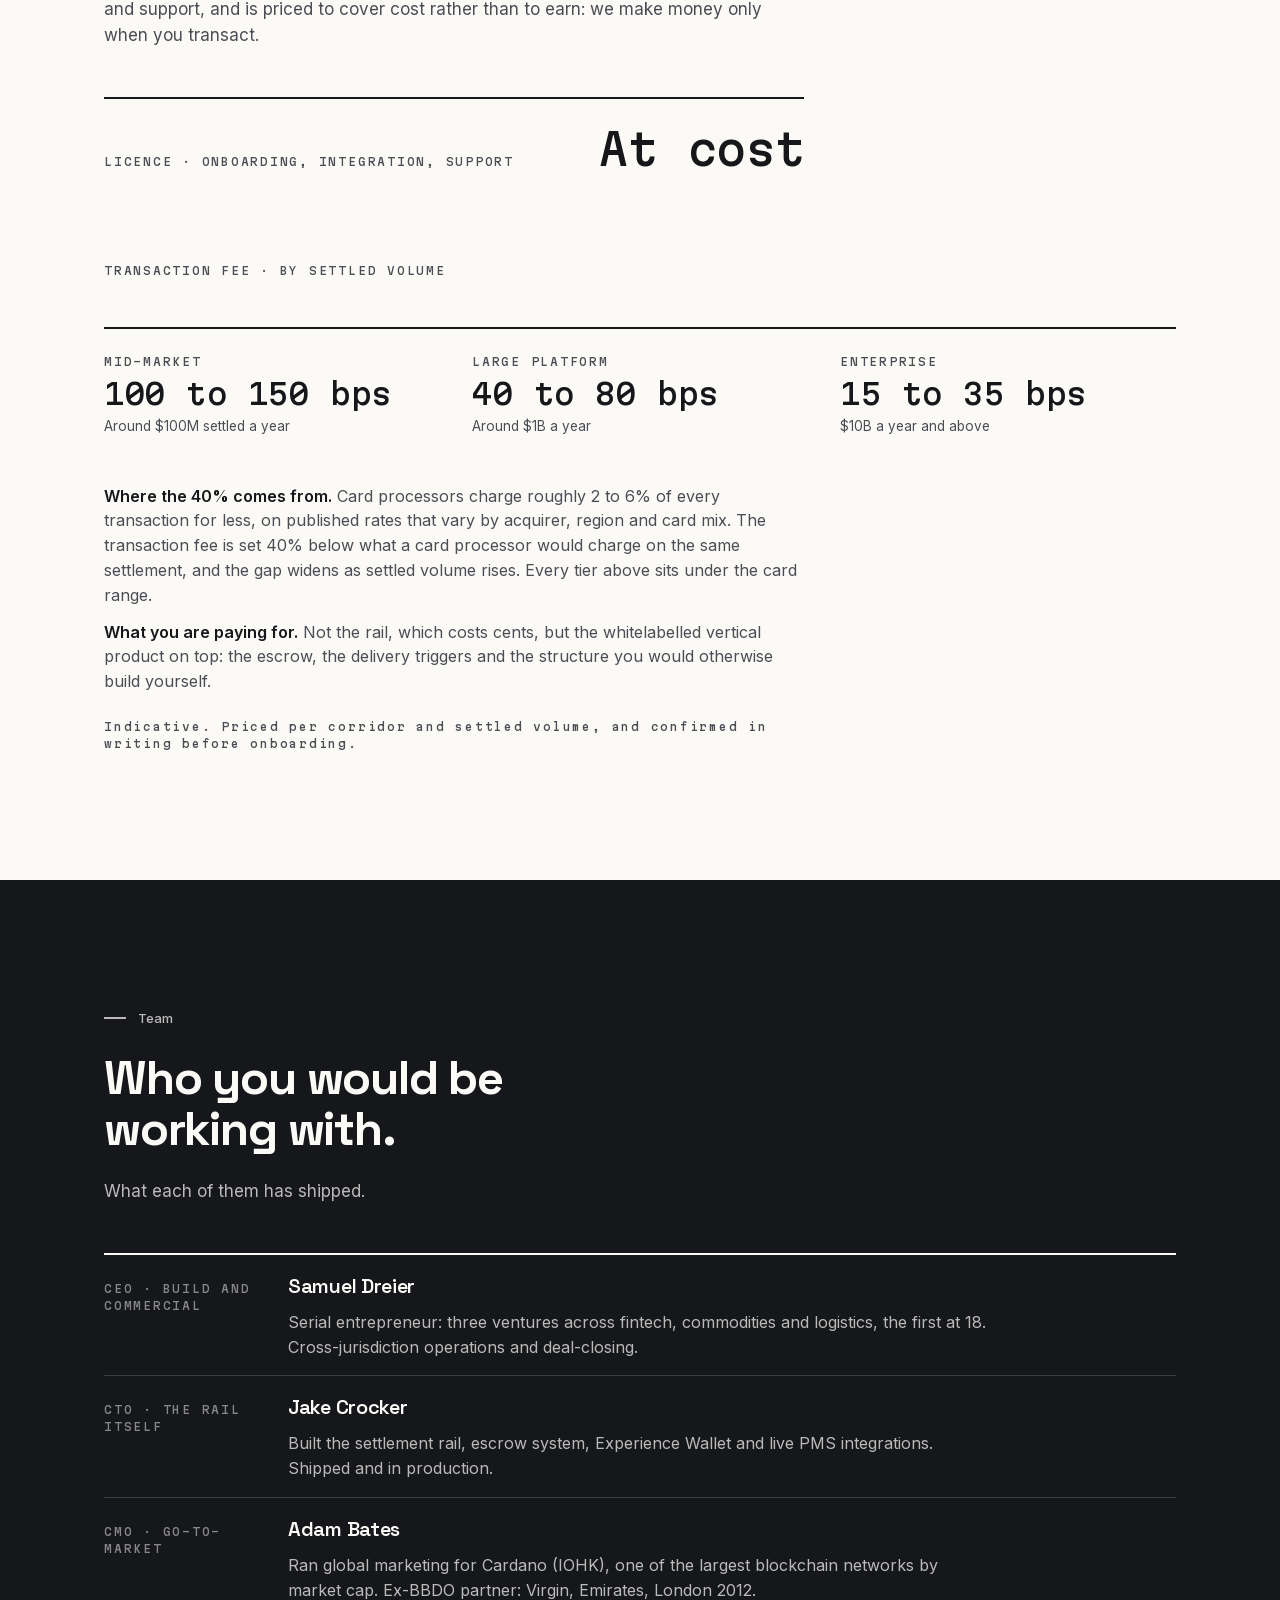
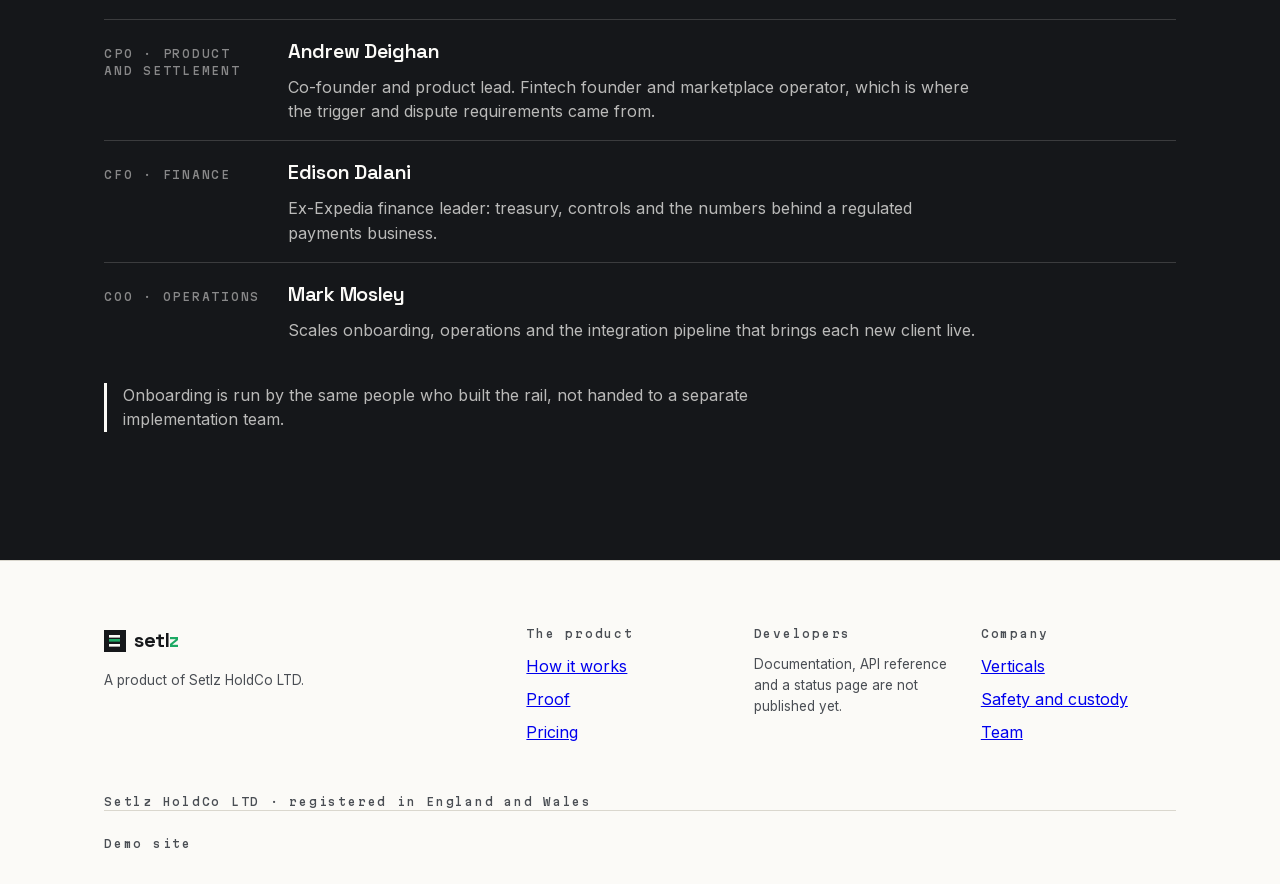
==== commit 77608bcf: "Pacing: give Pricing the breath, and let the map break the column I PROPOSED TWO THINGS THAT THE CON" ====
--- a/index.html
+++ b/index.html
@@ -479,7 +479,13 @@
      stack, the gross profit per transaction and the transaction gross margin
      are investor content and are never published here.
 ============================================================ -->
-<section class="section band tier-standard" id="pricing">
+<!-- tier-primary, not standard. The tiers exist to signal importance and were
+     doing no work: four standard sections in a row, so the page arrived at the
+     price with no change of pace. This is the decision moment and it gets the
+     breath before it. Grounds are NOT touched: convention 5 says banding is
+     semantic and forbids alternating it for rhythm, and Safety and Pricing are
+     both primary material, so both are correctly paper. -->
+<section class="section band tier-primary" id="pricing">
   <div class="container">
     <p class="eyebrow">Pricing</p>
     <h2 class="h2">Two lines. One rail.</h2>
--- a/styles.css
+++ b/styles.css
@@ -1408,6 +1408,18 @@
   background: var(--paper);
   border-top: var(--rule-w) solid var(--rule);
 }
+
+/* THE ONE MOMENT THE PAGE OPENS UP.
+   Twelve screens of a single 1072px column with only two graphic objects on
+   it, and no point where the layout changes shape. The map is the page's only
+   picture, so it is the one element allowed to break the container: at 1400px
+   it reaches the gutters exactly, and stays 1352px beyond that so the labels
+   never balloon. Width only. No box, no ground change, no containment level
+   added, so conventions 1 and 3 are untouched. */
+@media (min-width: 1400px) {
+  .wm { margin-left: -140px; margin-right: -140px; }
+}
+
 
 .wm-top {
   display: flex;
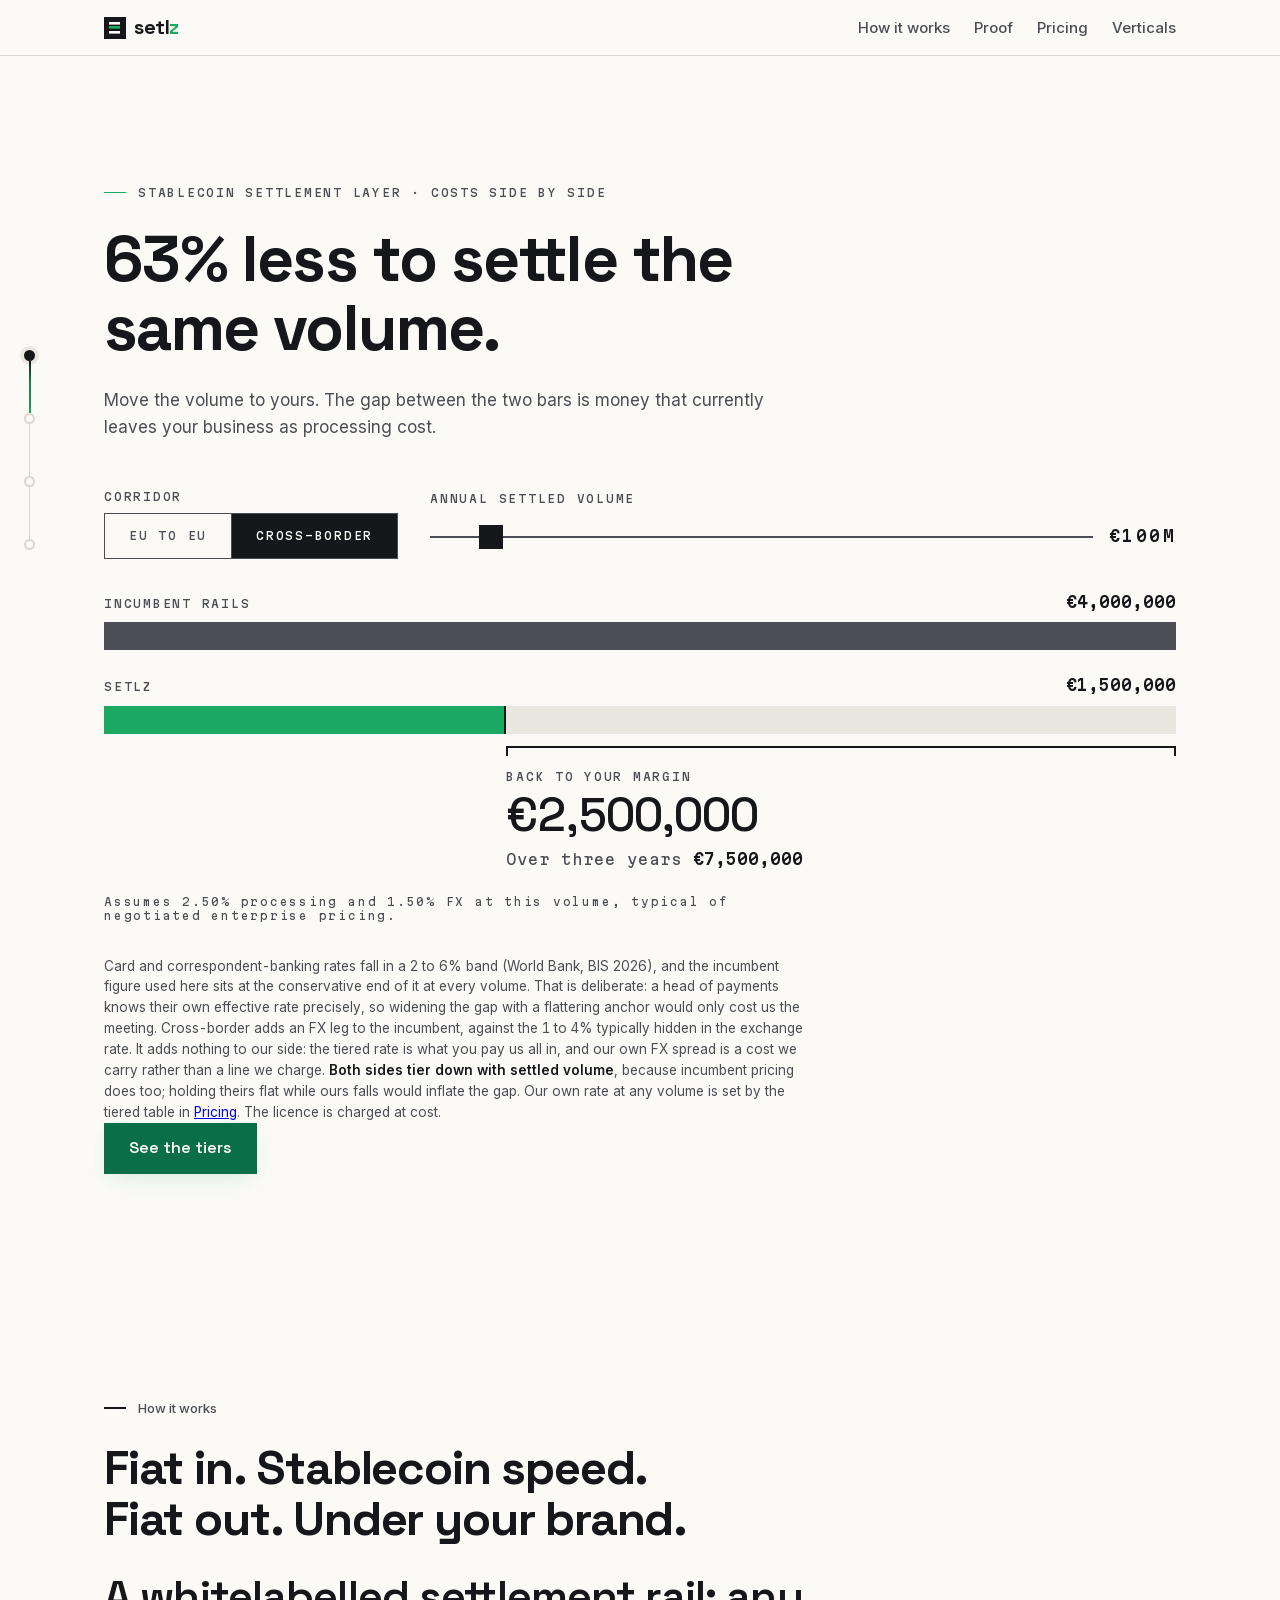
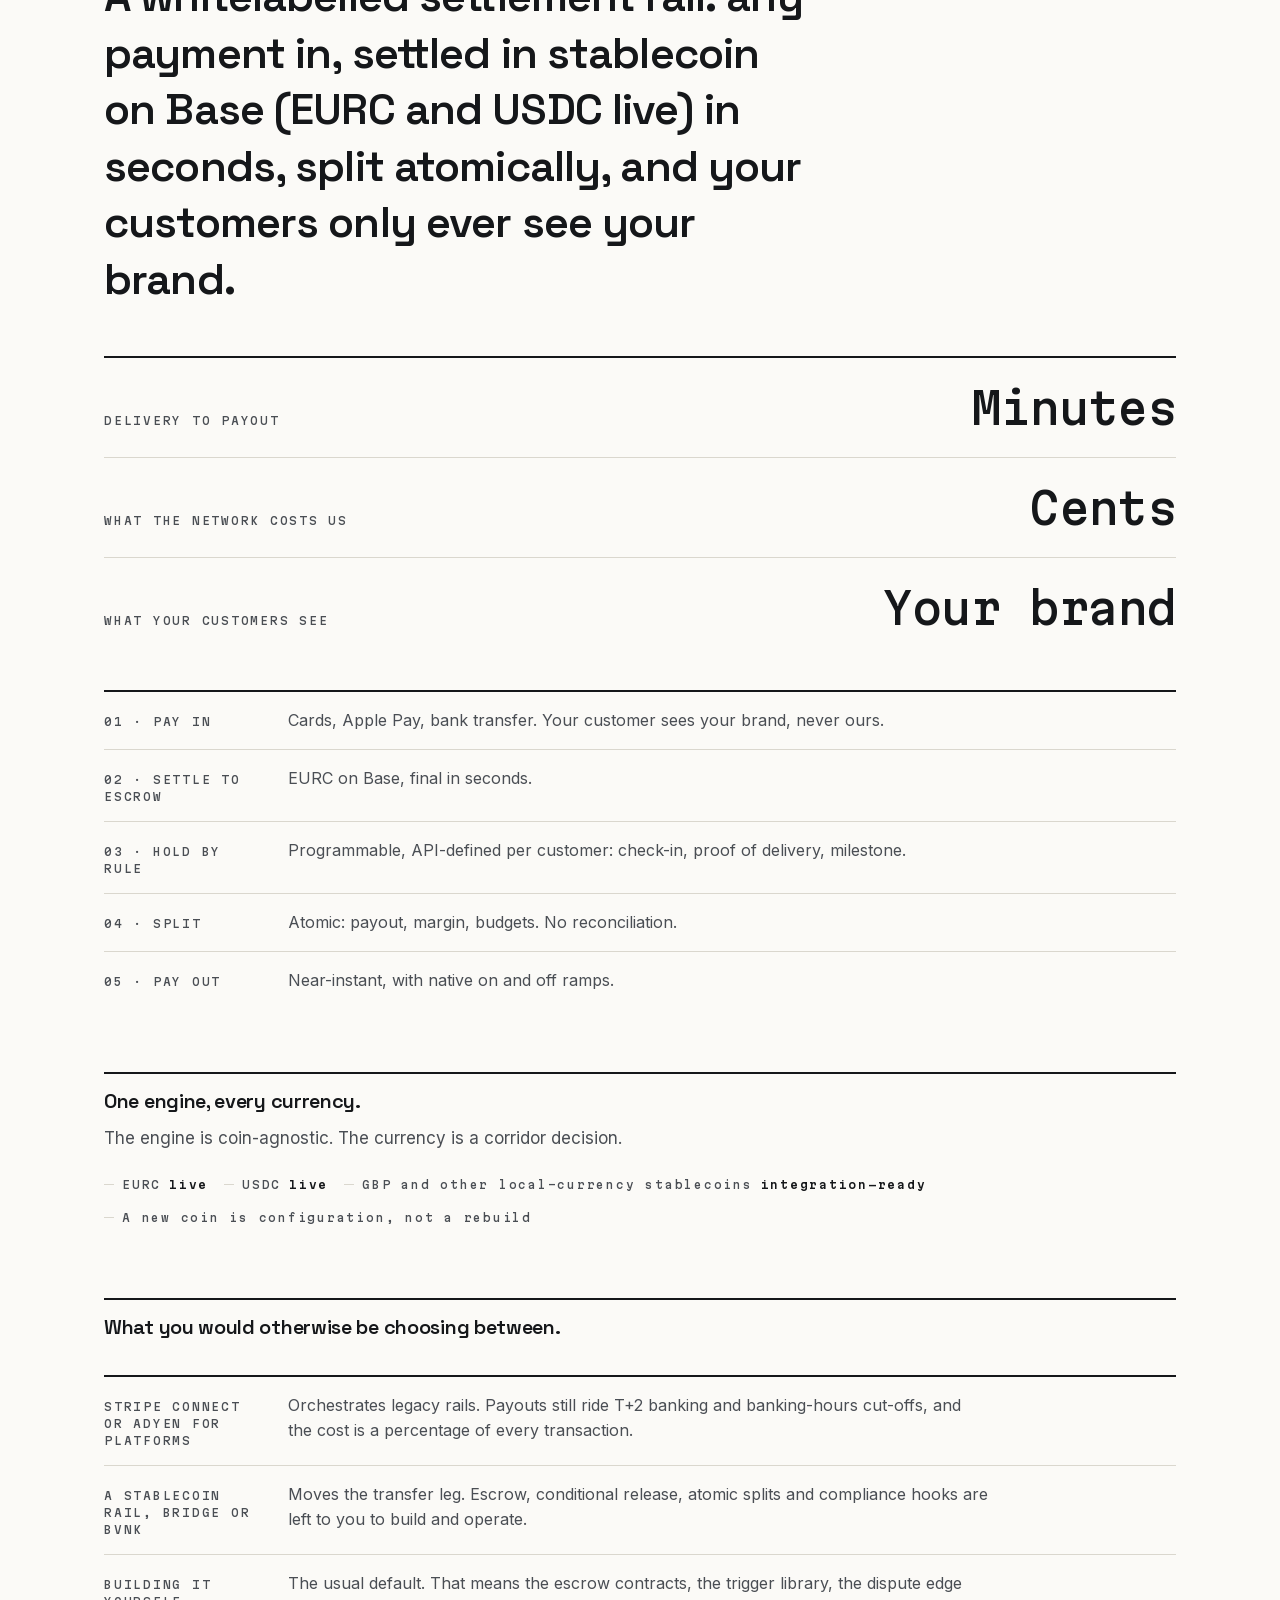
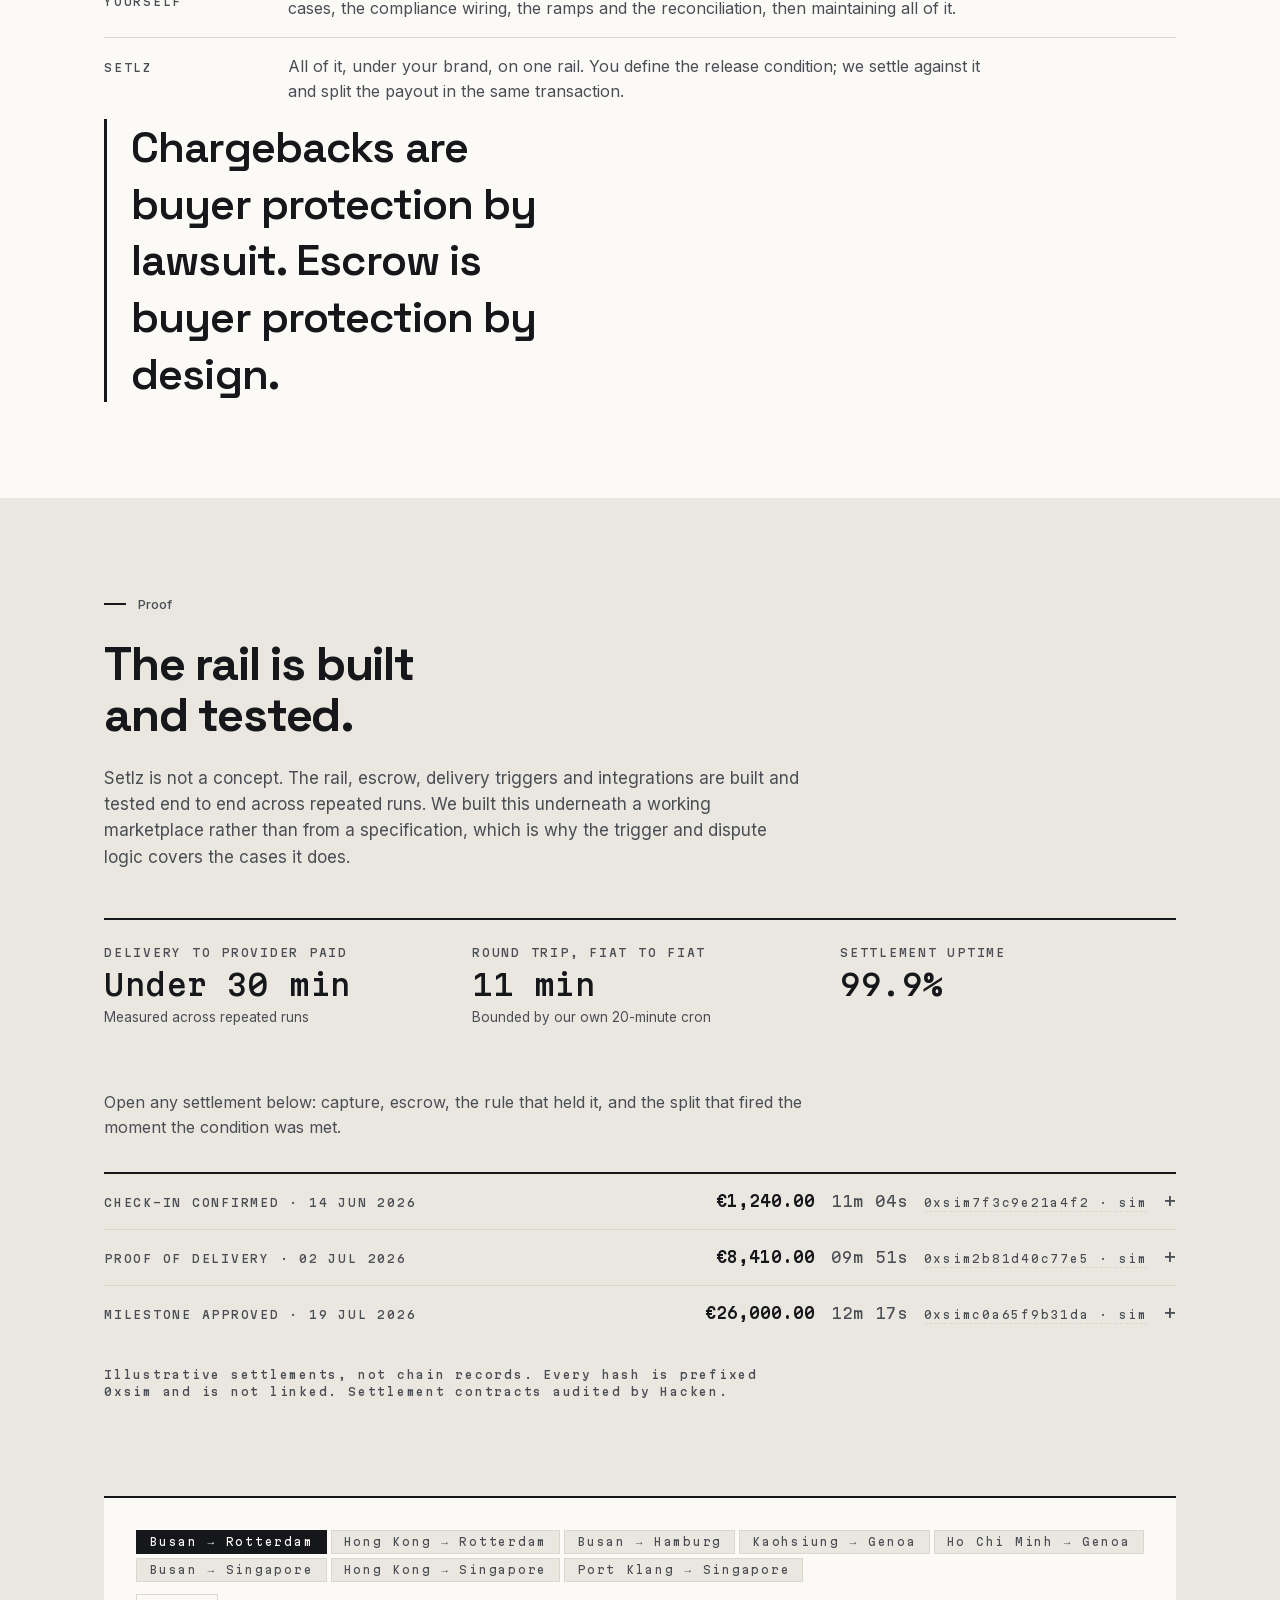
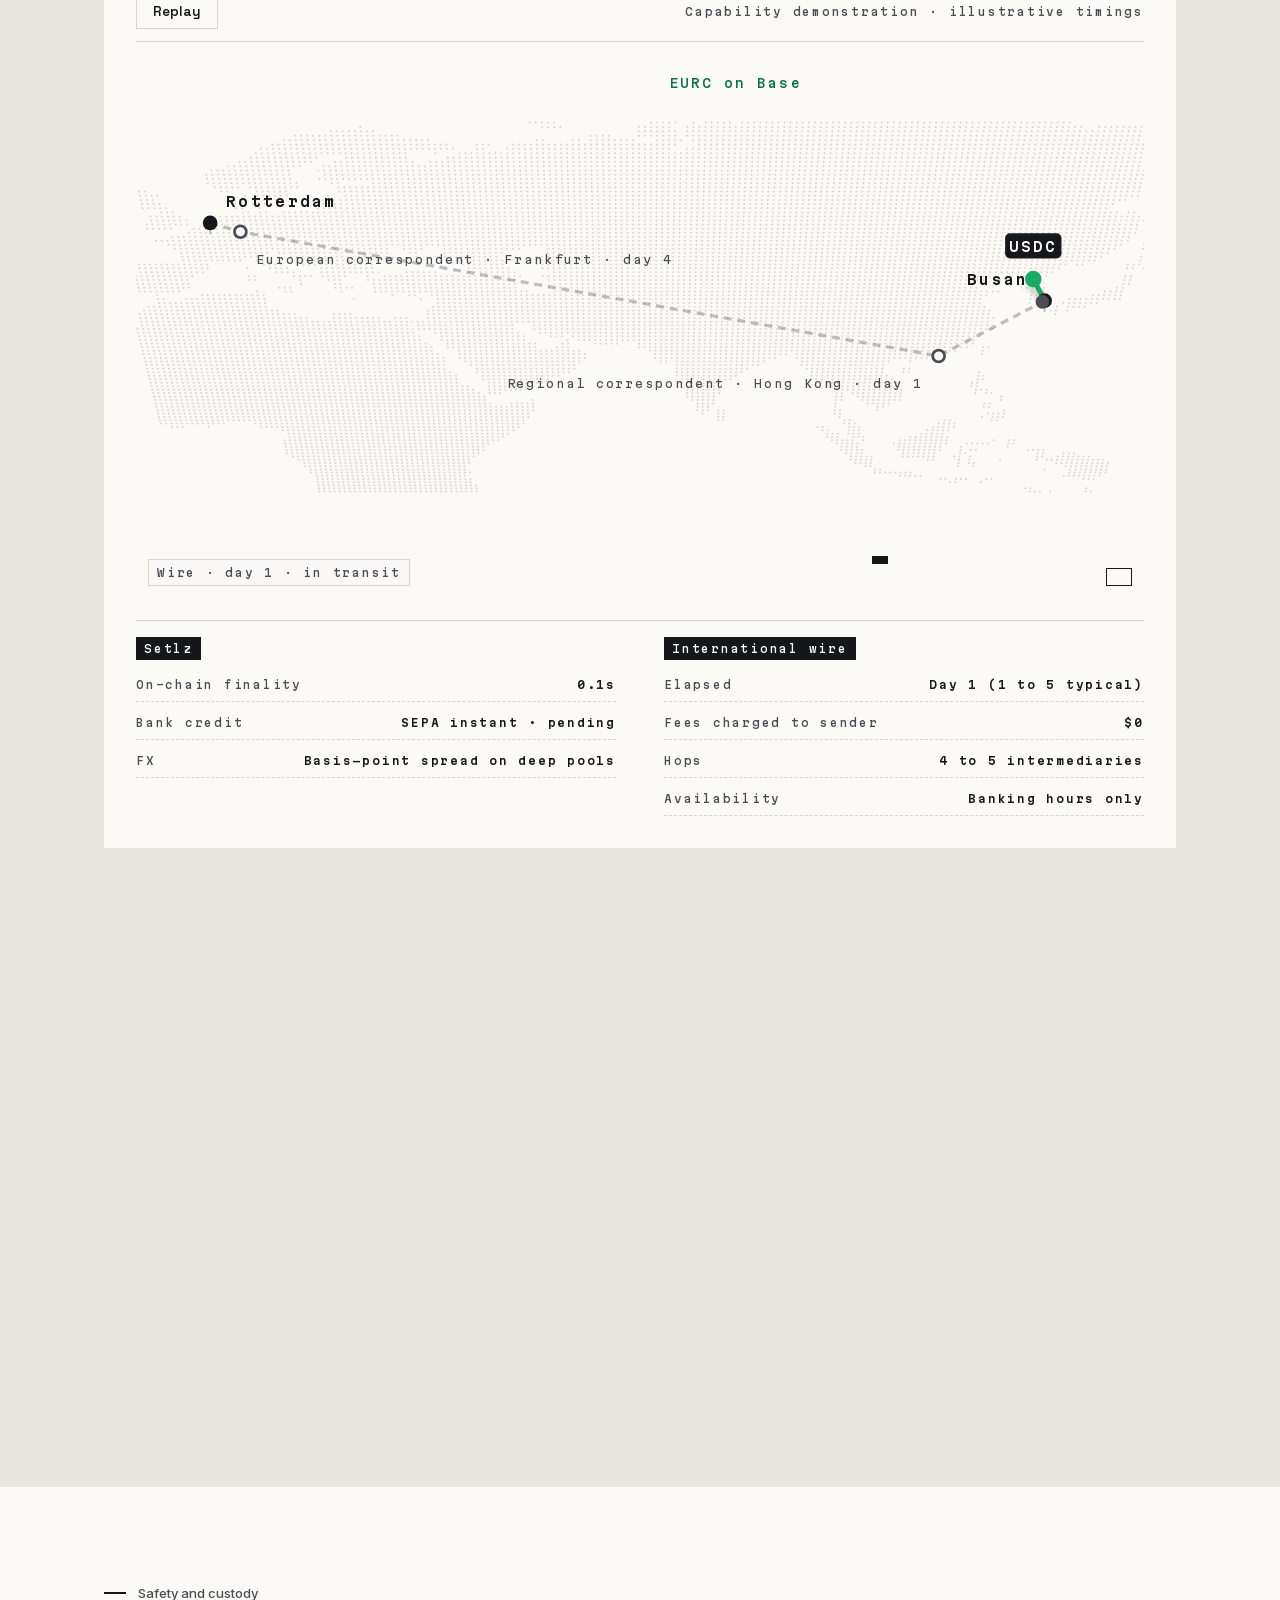
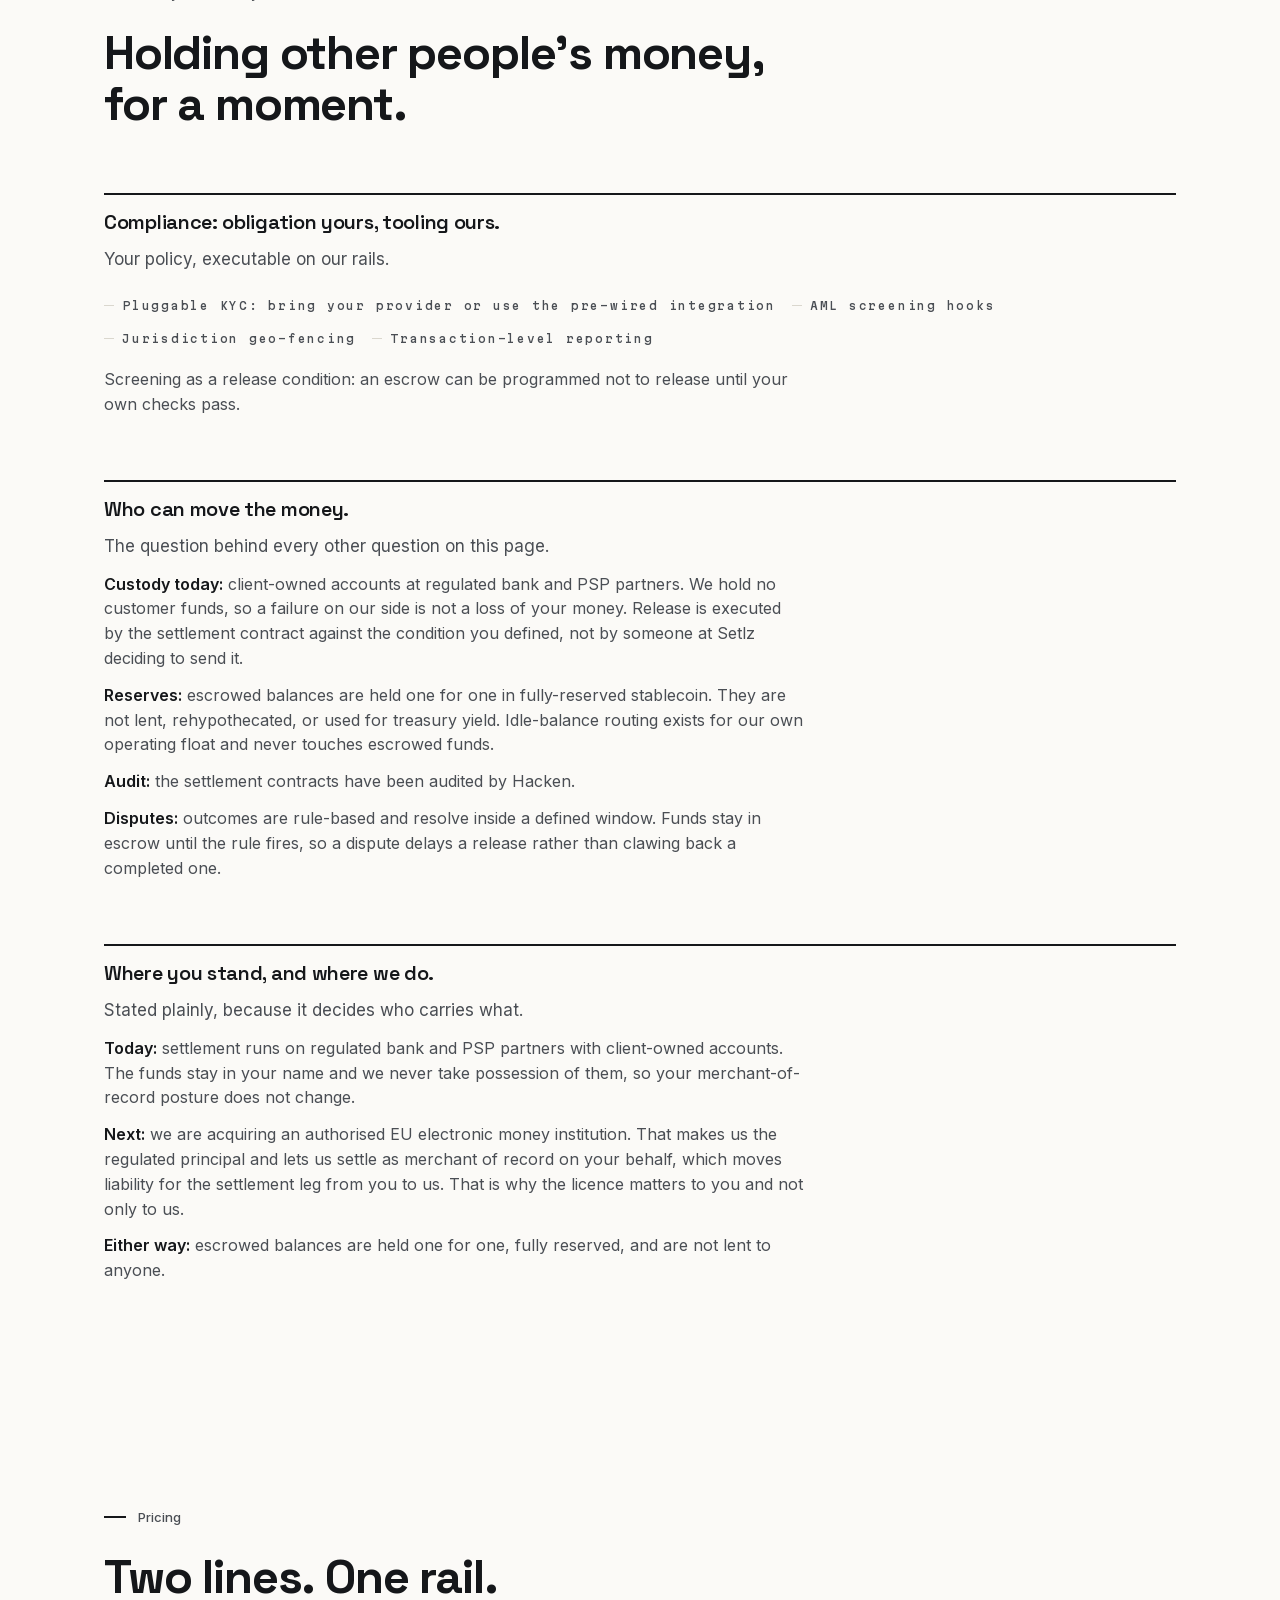
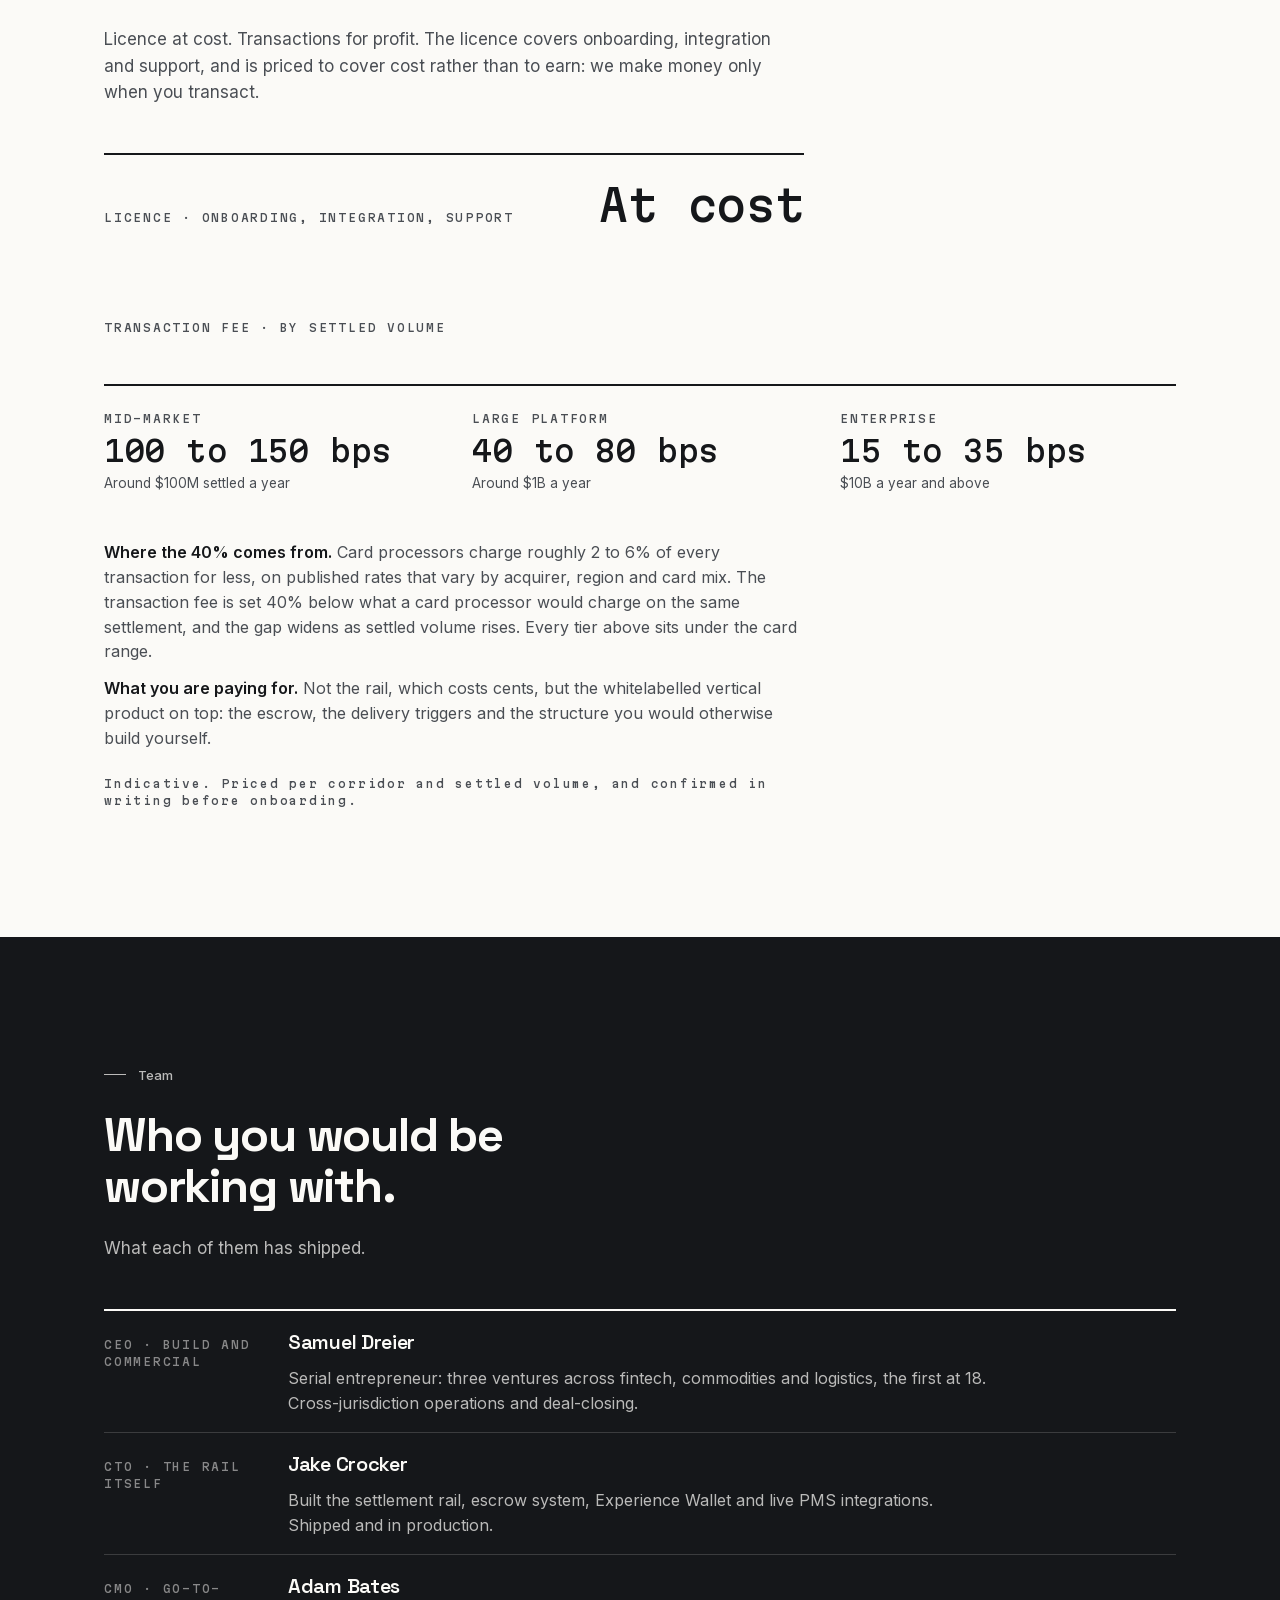
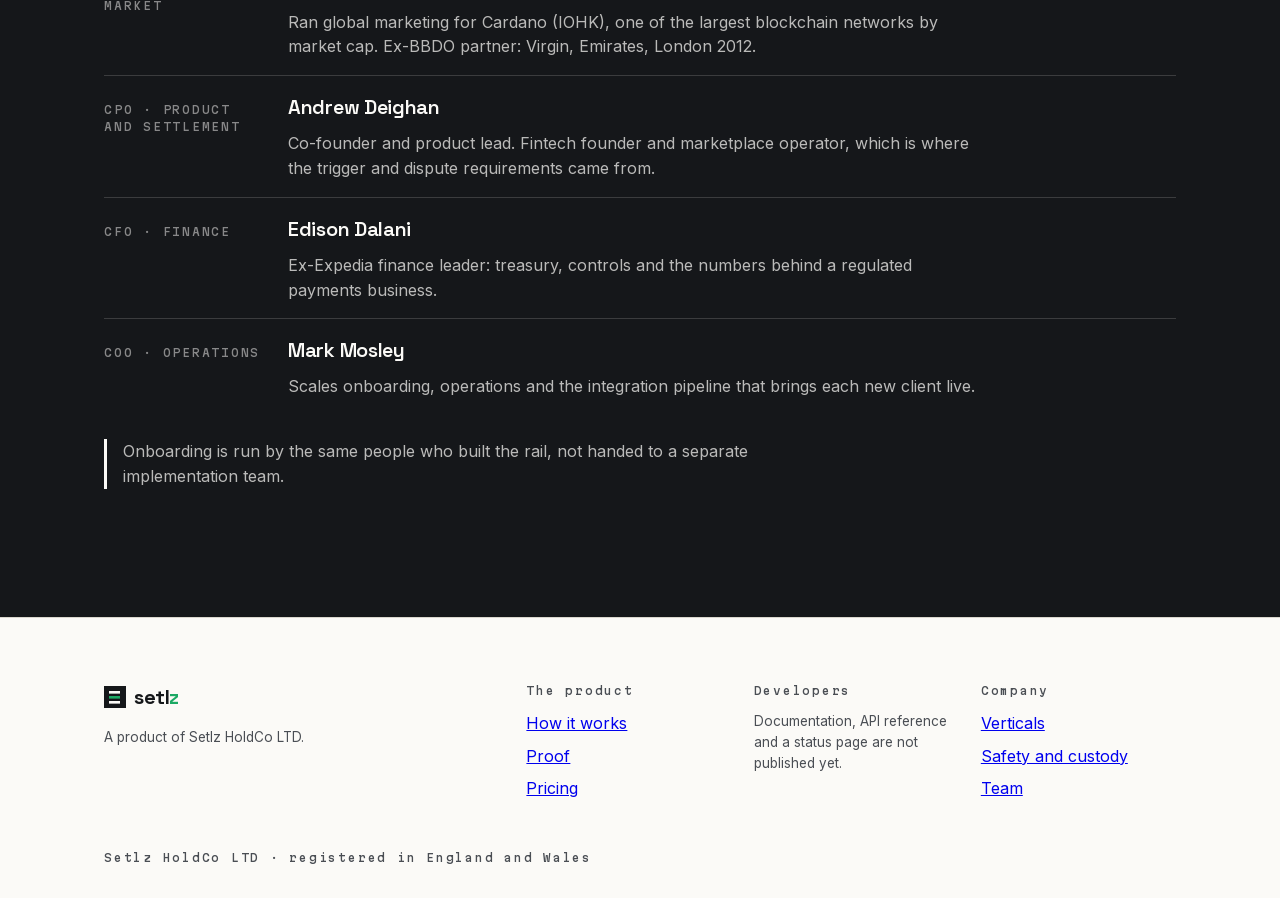
==== commit ca467f4a: "Launch flip: indexable, setlz.com URLs, demo footer removed, stablecoin copy - robots meta: noindex," ====
--- a/index.html
+++ b/index.html
@@ -4,35 +4,31 @@
 <meta charset="utf-8">
 <meta name="viewport" content="width=device-width, initial-scale=1">
 <title>Setlz · whitelabelled stablecoin settlement infrastructure</title>
-<meta name="description" content="Settlement infrastructure for platforms that take payment before they deliver. Funds are held against a condition and released the moment delivery lands, settled in EURC on Base, split atomically, under your brand.">
-
-<!-- ============================================================
-     INDEXING (Phase 6.2)
-
-     noindex is the FAIL-SAFE default and this is the single switch. There is
-     no build step in this repo, so a truly environment-driven value needs
-     either a host header (X-Robots-Tag on staging) or a build. Until a deploy
-     target exists, defaulting to noindex means a demo can never be indexed by
-     omission; the launch checklist in README.md is the deliberate flip.
-============================================================ -->
-<meta name="robots" content="noindex, nofollow">
-
-<!-- Absolute URLs below carry the TODO-SETLZ-DOMAIN token. They are inert
-     while robots.txt disallows everything, and launch requires replacing the
-     token everywhere it appears. See the checklist in README.md. -->
-<link rel="canonical" href="https://TODO-SETLZ-DOMAIN/">
+<meta name="description" content="Settlement infrastructure for platforms that take payment before they deliver. Funds are held against a condition and released the moment delivery lands, settled in stablecoin on Base (EURC and USDC live), split atomically, under your brand.">
+
+<!-- ============================================================
+     INDEXING (Phase 6.2 · flipped at launch, 2026-08-04)
+
+     The crawl-blocking fail-safe is deliberately removed: the site is live
+     and indexable, paired with the production block in robots.txt. If a
+     staging copy of this repo is ever hosted, close that origin with an
+     X-Robots-Tag header, never by editing this file.
+============================================================ -->
+<meta name="robots" content="index, follow">
+
+<link rel="canonical" href="https://setlz.com/">
 <meta property="og:type" content="website">
 <meta property="og:site_name" content="Setlz">
 <meta property="og:title" content="Setlz · whitelabelled stablecoin settlement infrastructure">
-<meta property="og:description" content="Settlement infrastructure for platforms that take payment before they deliver. Funds are held against a condition and released the moment delivery lands, settled in EURC on Base, split atomically, under your brand.">
-<meta property="og:url" content="https://TODO-SETLZ-DOMAIN/">
-<meta property="og:image" content="https://TODO-SETLZ-DOMAIN/og-image.png">
+<meta property="og:description" content="Settlement infrastructure for platforms that take payment before they deliver. Funds are held against a condition and released the moment delivery lands, settled in stablecoin on Base (EURC and USDC live), split atomically, under your brand.">
+<meta property="og:url" content="https://setlz.com/">
+<meta property="og:image" content="https://setlz.com/og-image.png">
 <meta property="og:image:width" content="1200">
 <meta property="og:image:height" content="630">
 <meta name="twitter:card" content="summary_large_image">
 <meta name="twitter:title" content="Setlz · whitelabelled stablecoin settlement infrastructure">
-<meta name="twitter:description" content="Settlement infrastructure for platforms that take payment before they deliver. Funds are held against a condition and released the moment delivery lands, settled in EURC on Base, split atomically, under your brand.">
-<meta name="twitter:image" content="https://TODO-SETLZ-DOMAIN/og-image.png">
+<meta name="twitter:description" content="Settlement infrastructure for platforms that take payment before they deliver. Funds are held against a condition and released the moment delivery lands, settled in stablecoin on Base (EURC and USDC live), split atomically, under your brand.">
+<meta name="twitter:image" content="https://setlz.com/og-image.png">
 <!-- Self-hosted variable faces, 94KB total for the latin subset.
      Preloaded so the stylesheet does not gate first paint on a
      third-party round trip. -->
@@ -216,7 +212,7 @@
          for. What is theirs is the brand and the customer relationship; the
          rail is ours, and saying otherwise is a claim a buyer would unpick in
          the first call. -->
-<p class="statement reveal">A whitelabelled settlement rail: any payment in, settled in EURC on Base in seconds, split atomically, and your customers only ever see your brand.</p>
+<p class="statement reveal">A whitelabelled settlement rail: any payment in, settled in stablecoin on Base (EURC and USDC live) in seconds, split atomically, and your customers only ever see your brand.</p>
 
 <div class="group reveal">
       <div class="grow grow-lv"><span class="glabel">Delivery to payout</span><span class="gval-lg">Minutes</span></div>
@@ -433,15 +429,10 @@
          Multisig threshold and insurance position are deliberately absent, per
          instruction, not omitted by oversight.
 
-         TODO, facts required before launch. These are HTML comments rather
-         than visible placeholder text: a reader should never be shown a
-         half-written security claim, and this repo has no build step to fail
-         on an unfilled one.
-           TODO: Hacken report URL and audit date -> settlements.js audit{}
-           TODO: what backs the 99.9% uptime figure. Measurement window,
-                 what counts as downtime, and whether any SLA is contractual.
-           TODO: named incident and dispute escalation path, with response
-                 times. Currently stated only as "a defined window".
+         Facts still required (Hacken report URL and date, uptime backing,
+         escalation path) are recorded in README.md, launch checklist item 3.
+         They are deliberately not marked here: page source must stay free of
+         placeholder tokens now the site is live.
     ============================================================ -->
     <div class="block reveal">
       <h3>Who can move the money.</h3>
@@ -634,17 +625,12 @@
         <a href="#team">Team</a>
       </div>
     </div>
-    <!-- TODO before launch, facts required:
-         TODO: registered company number and registered office. The visible
-               "to be added" placeholders were removed: an incomplete legal
-               line reads worse than a short one, and the requirement is
-               recorded in the launch checklist instead.
-         TODO: a real contact email, and it is now the ONLY missing route to a
-               human. The demo form was removed, so unlike before there is no
-               form standing in for one. Nothing on this site currently lets a
-               visitor make contact. -->
+    <!-- Facts still required here (registered company number, registered
+         office, a real contact email, which remains the only missing route to
+         a human) are recorded in README.md, launch checklist item 3. Not
+         marked with placeholder tokens: page source stays clean now the site
+         is live. -->
     <p class="mono footer-legal">Setlz HoldCo LTD &middot; registered in England and Wales</p>
-    <p class="mono footer-fine">Demo site</p>
   </div>
 </footer>
 
